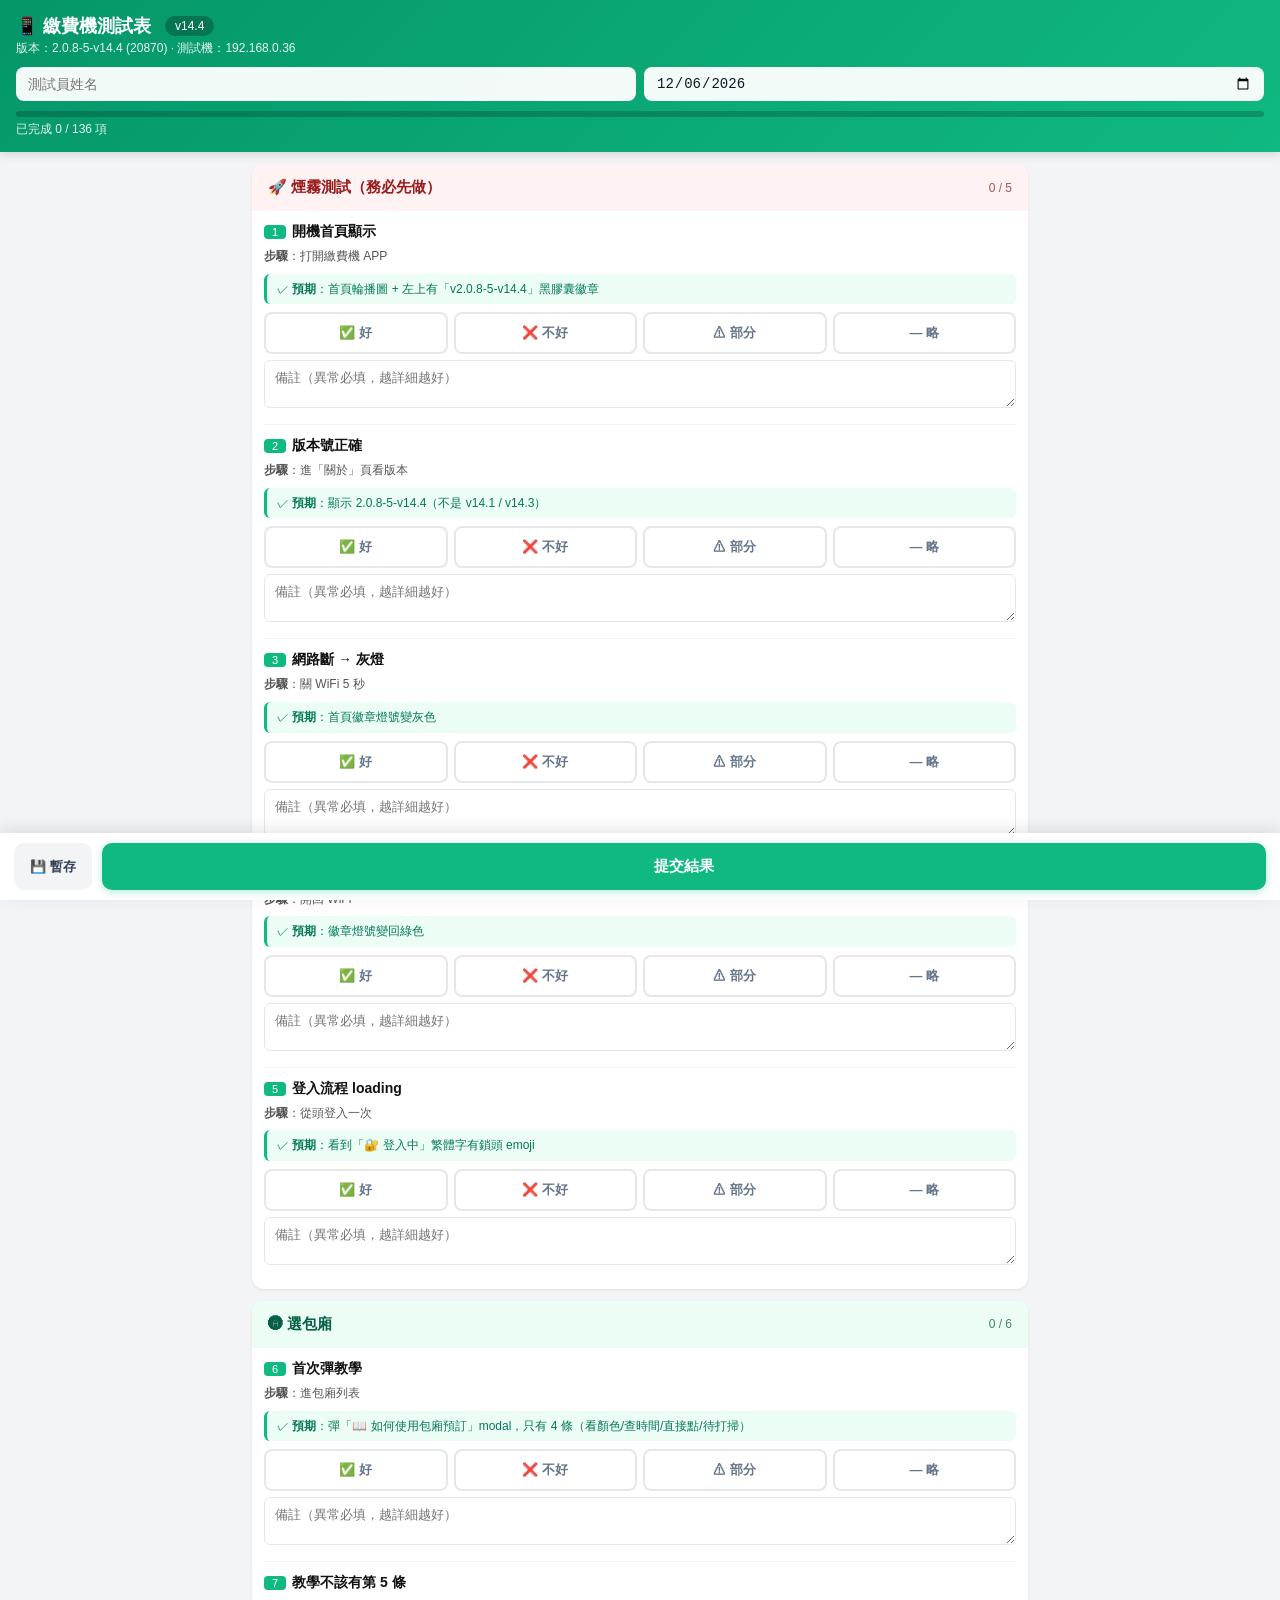
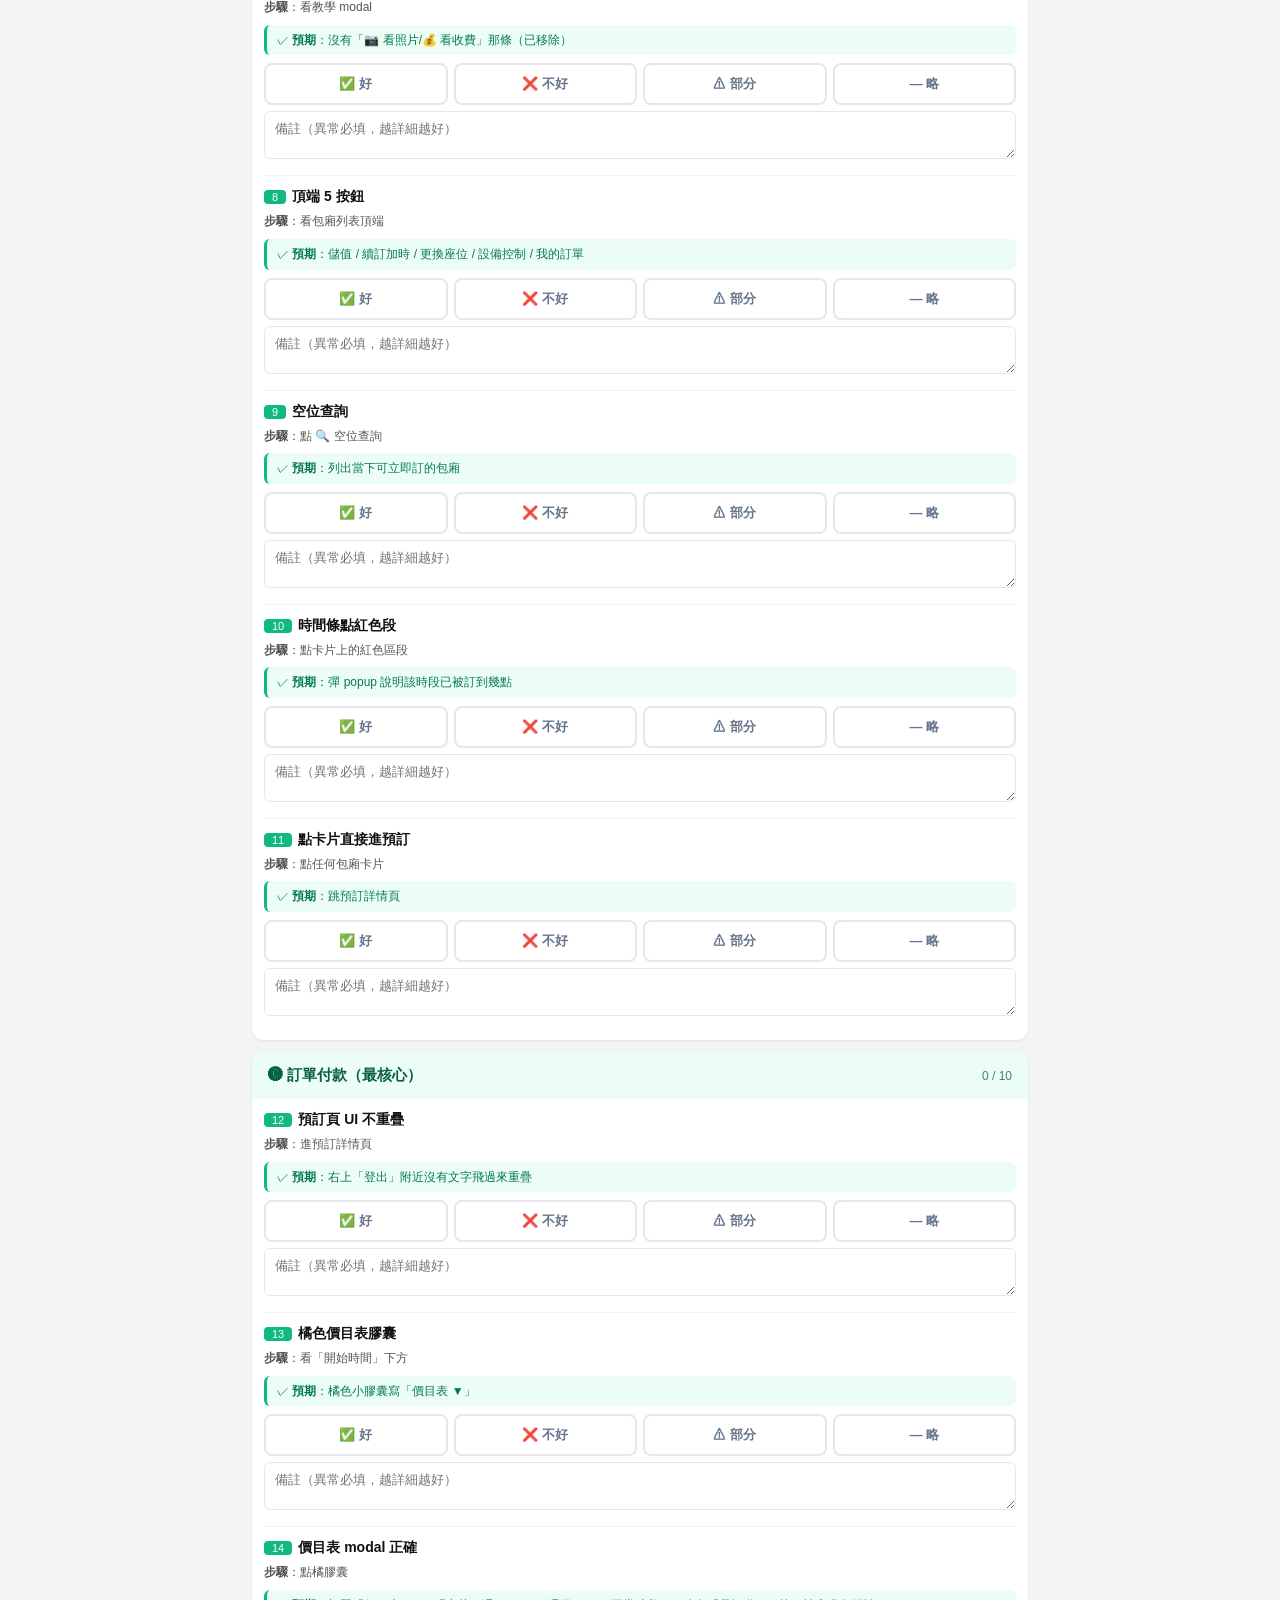
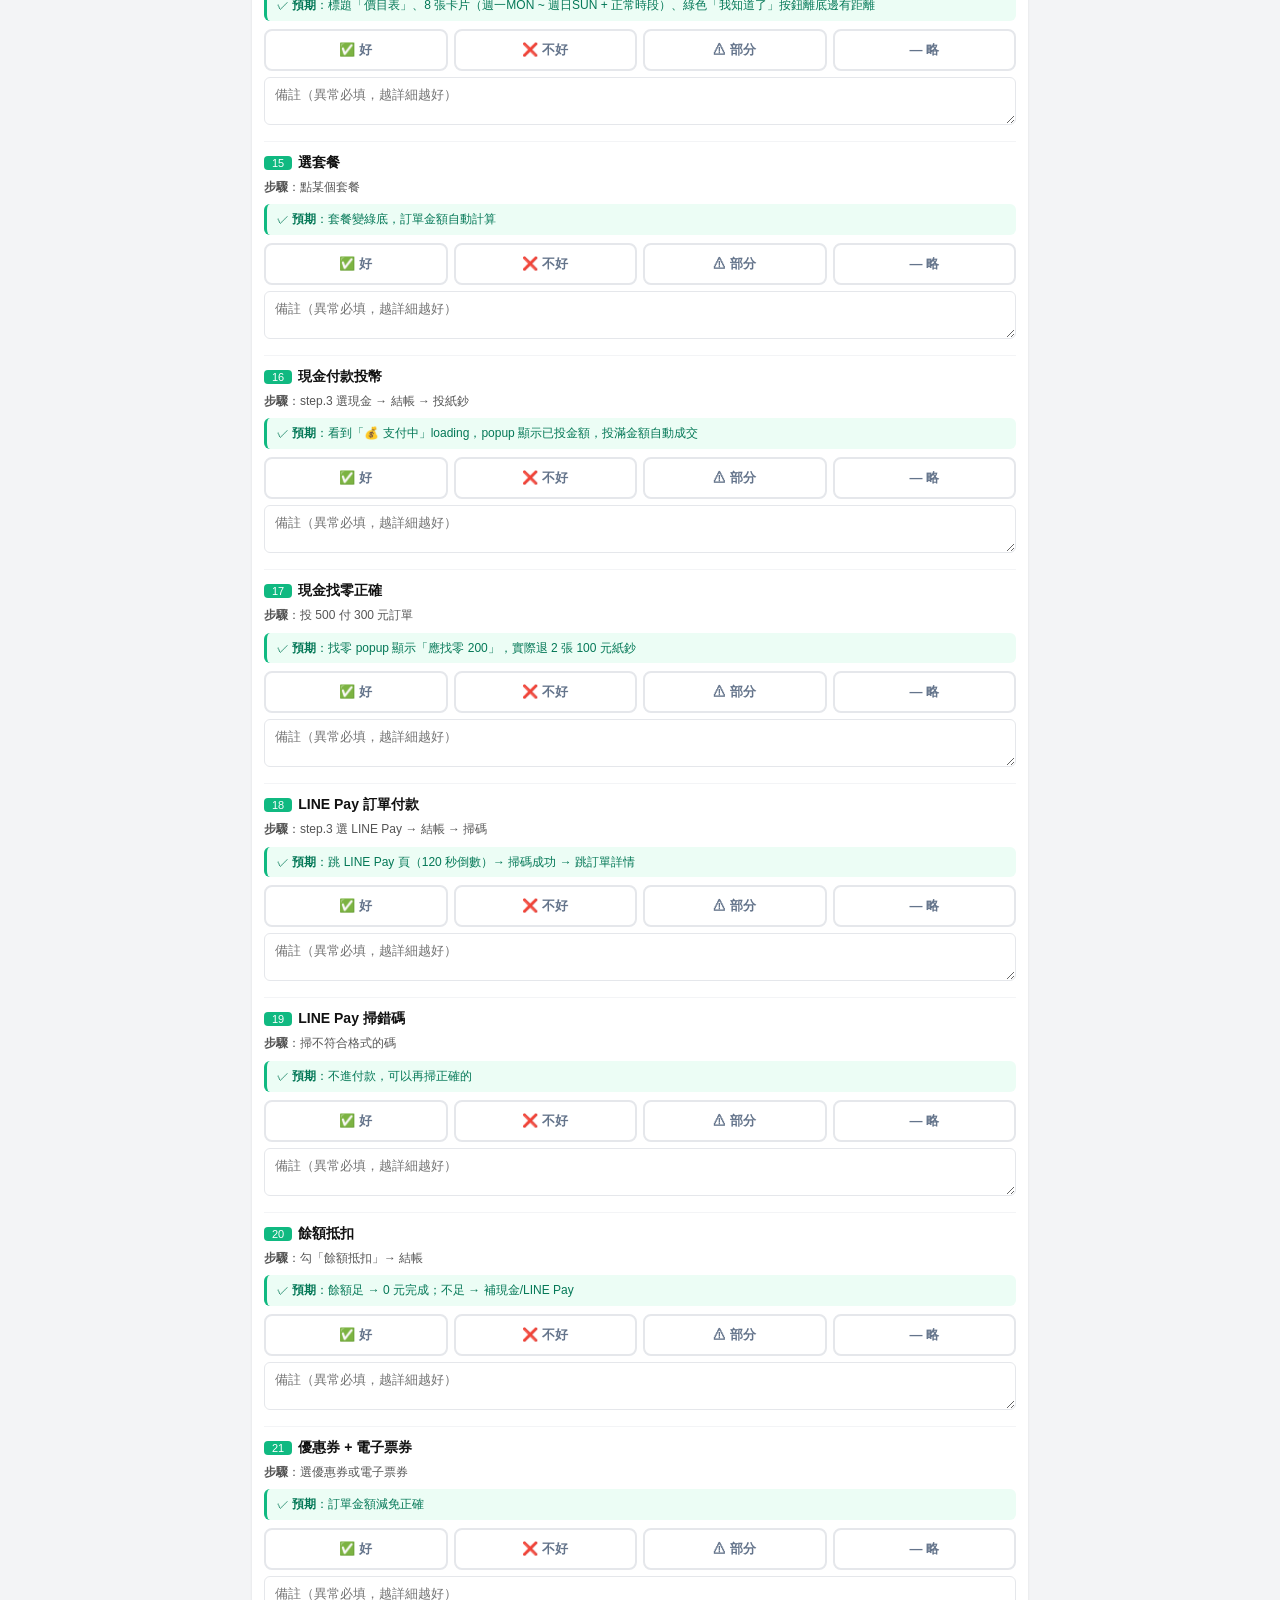
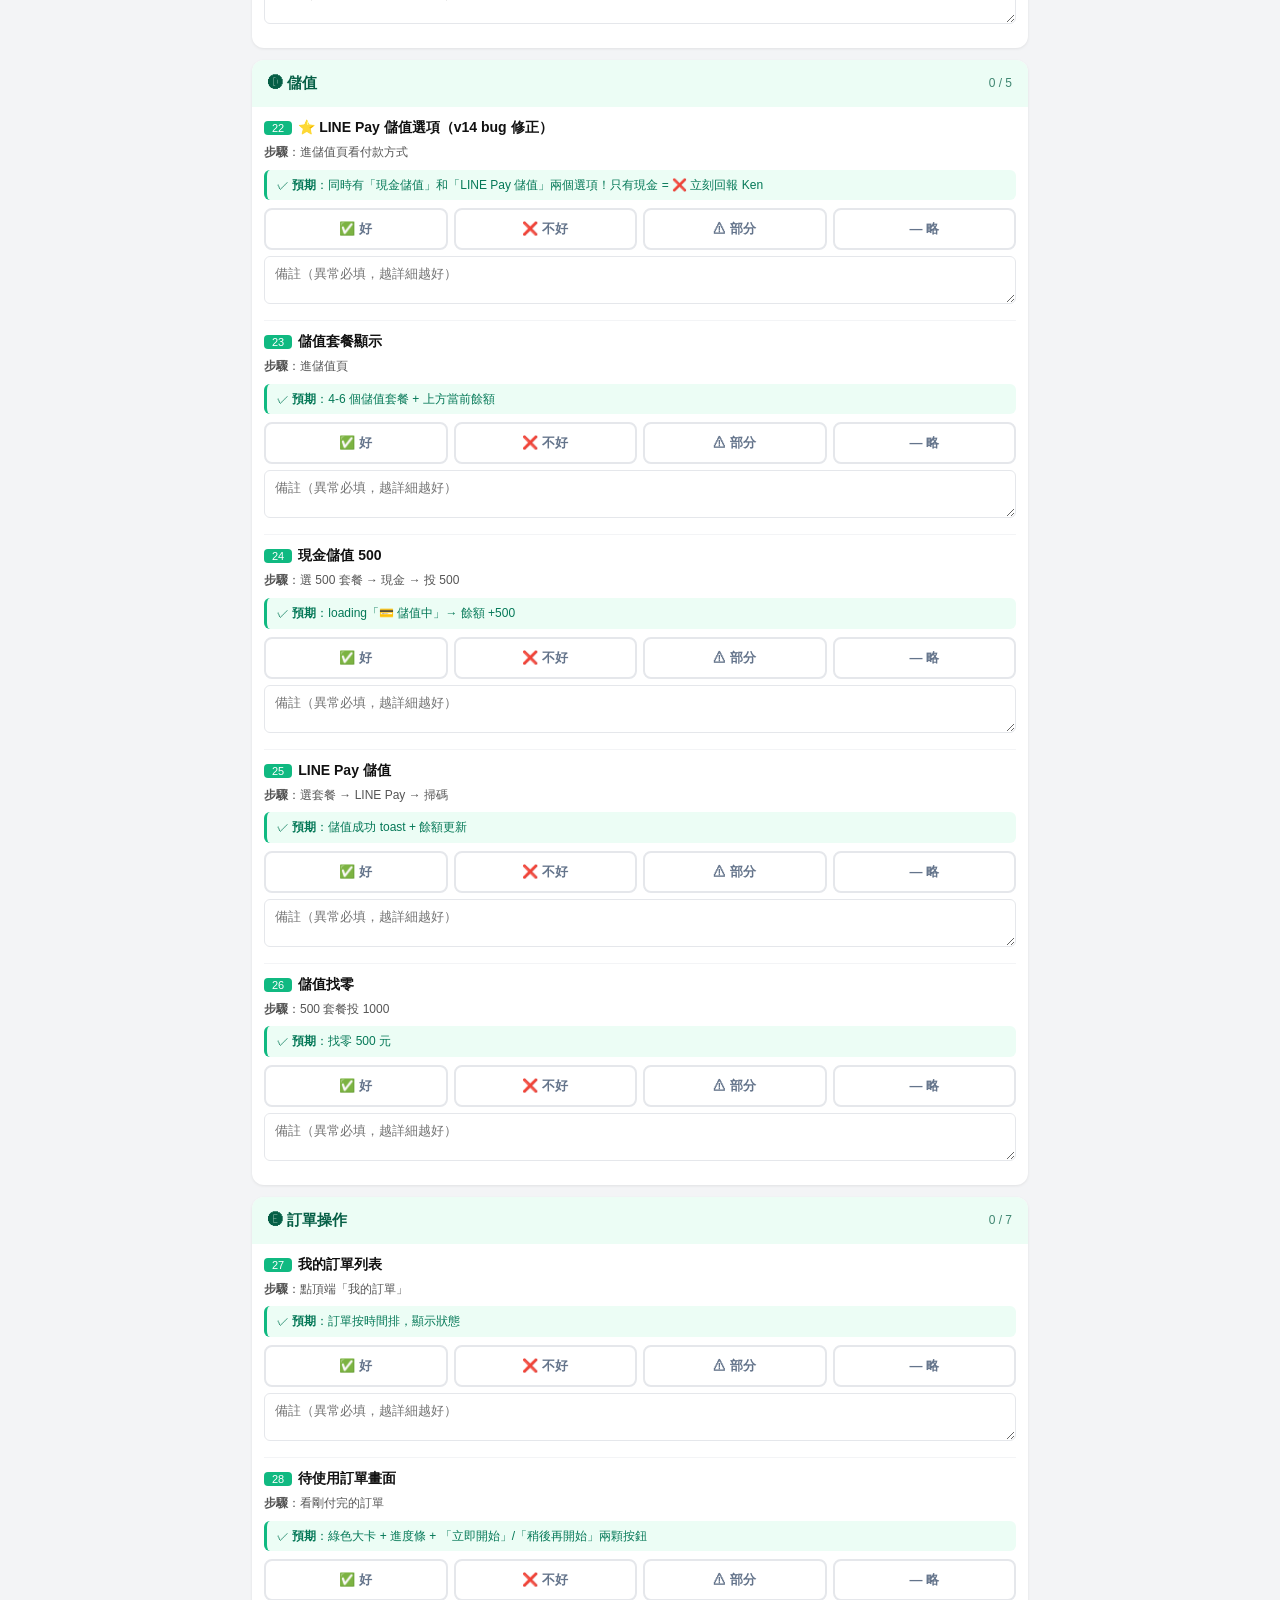
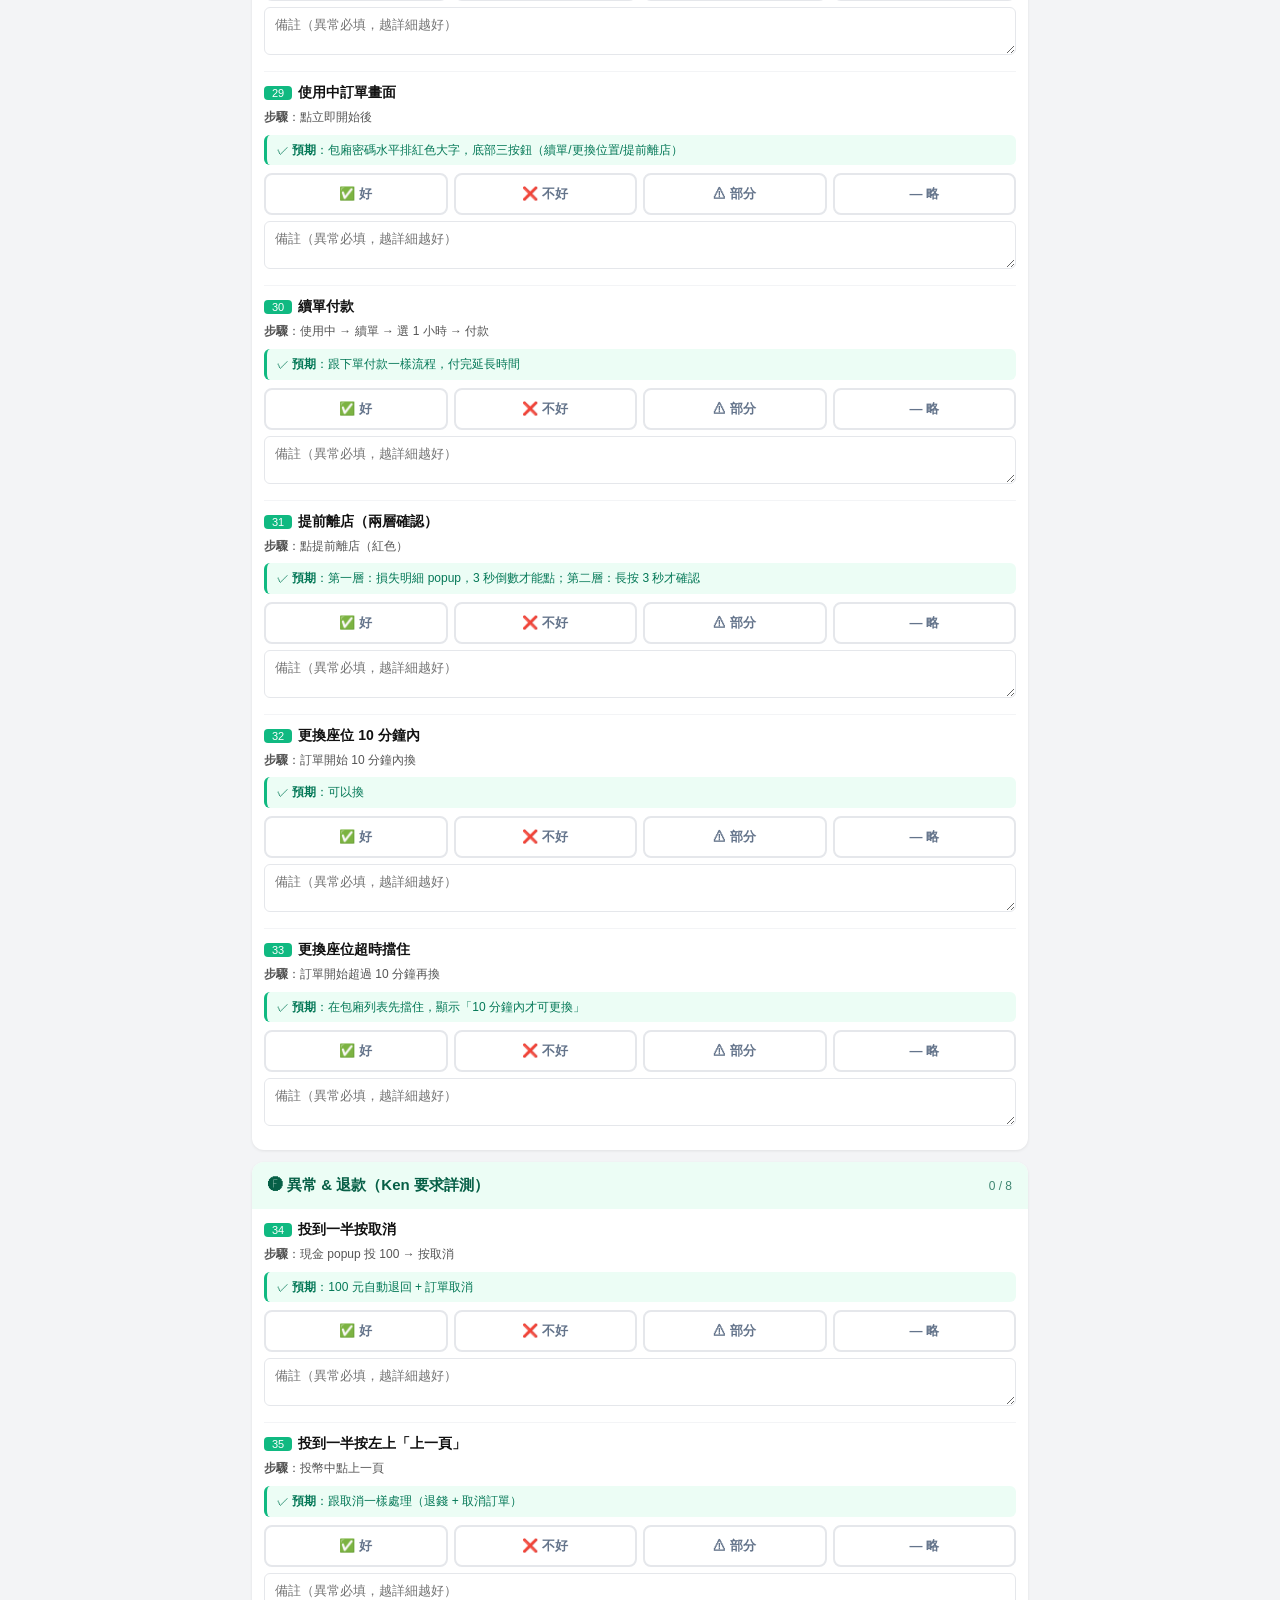
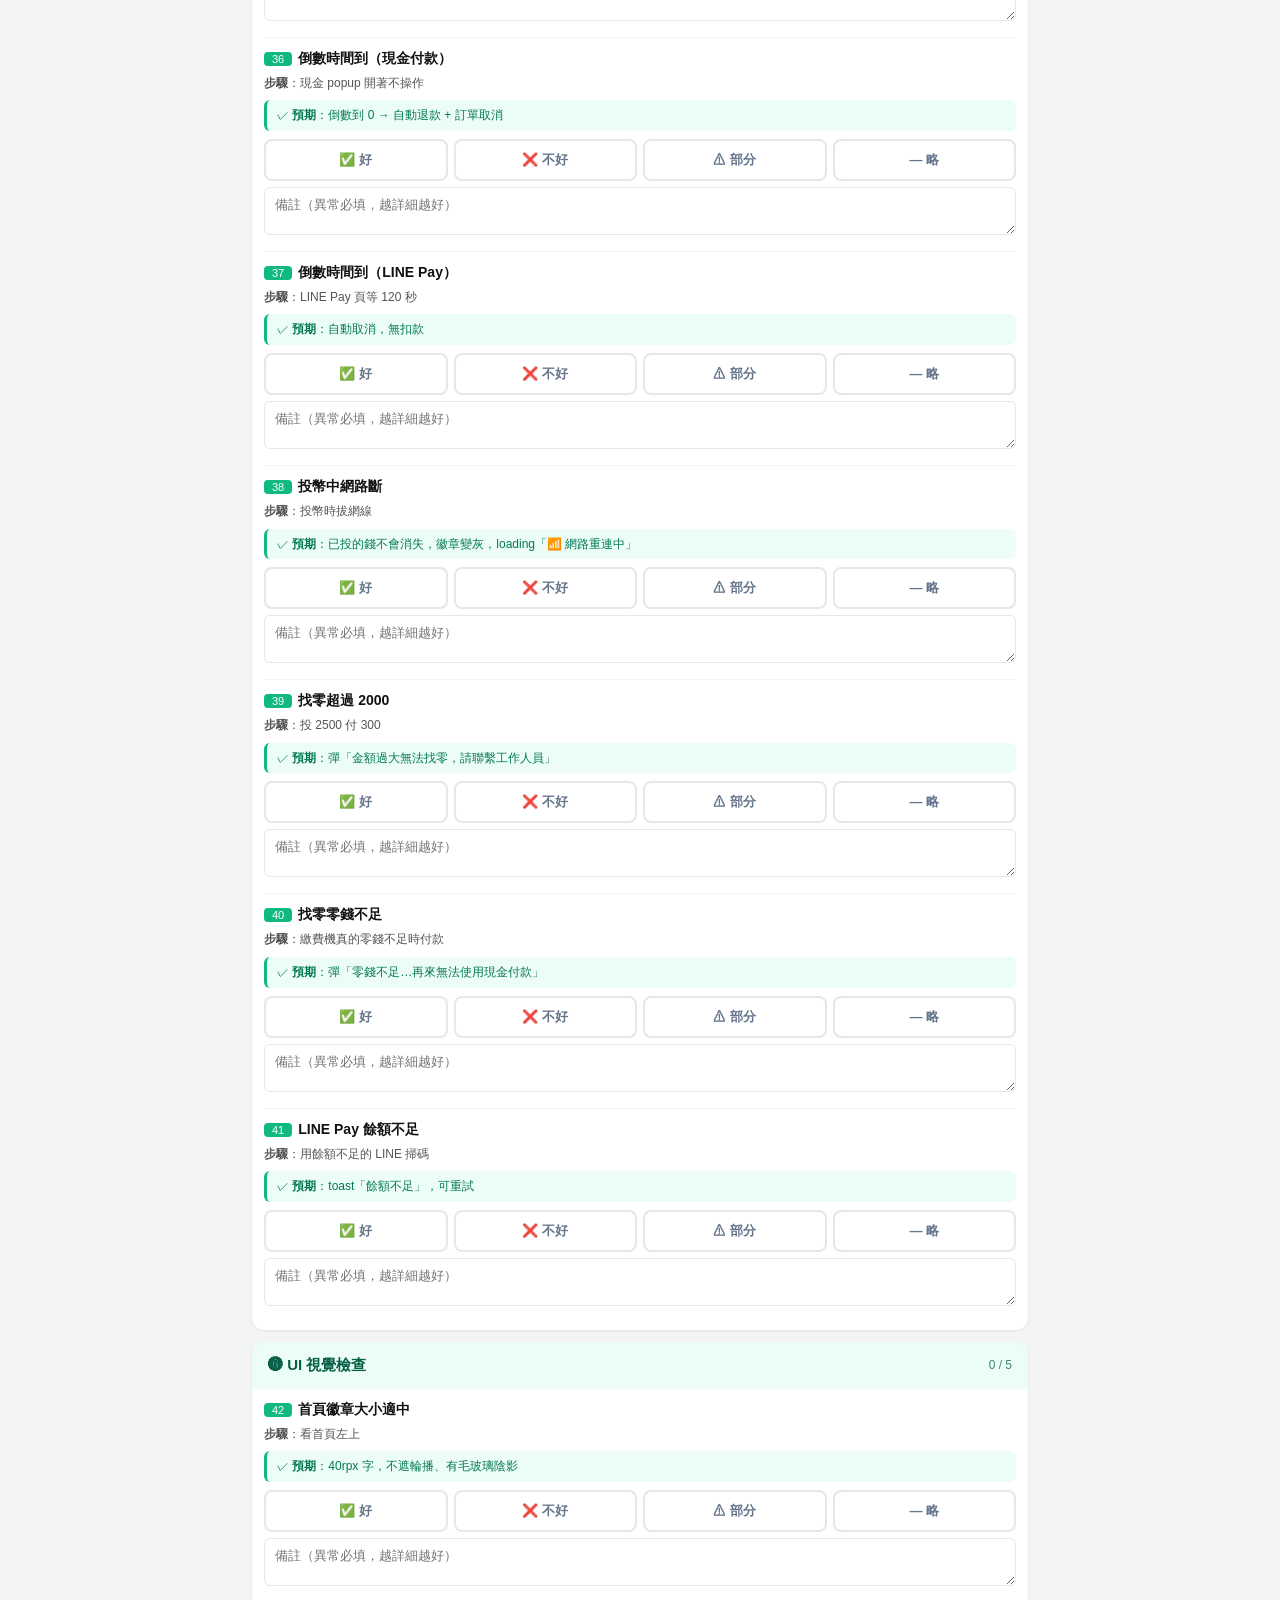
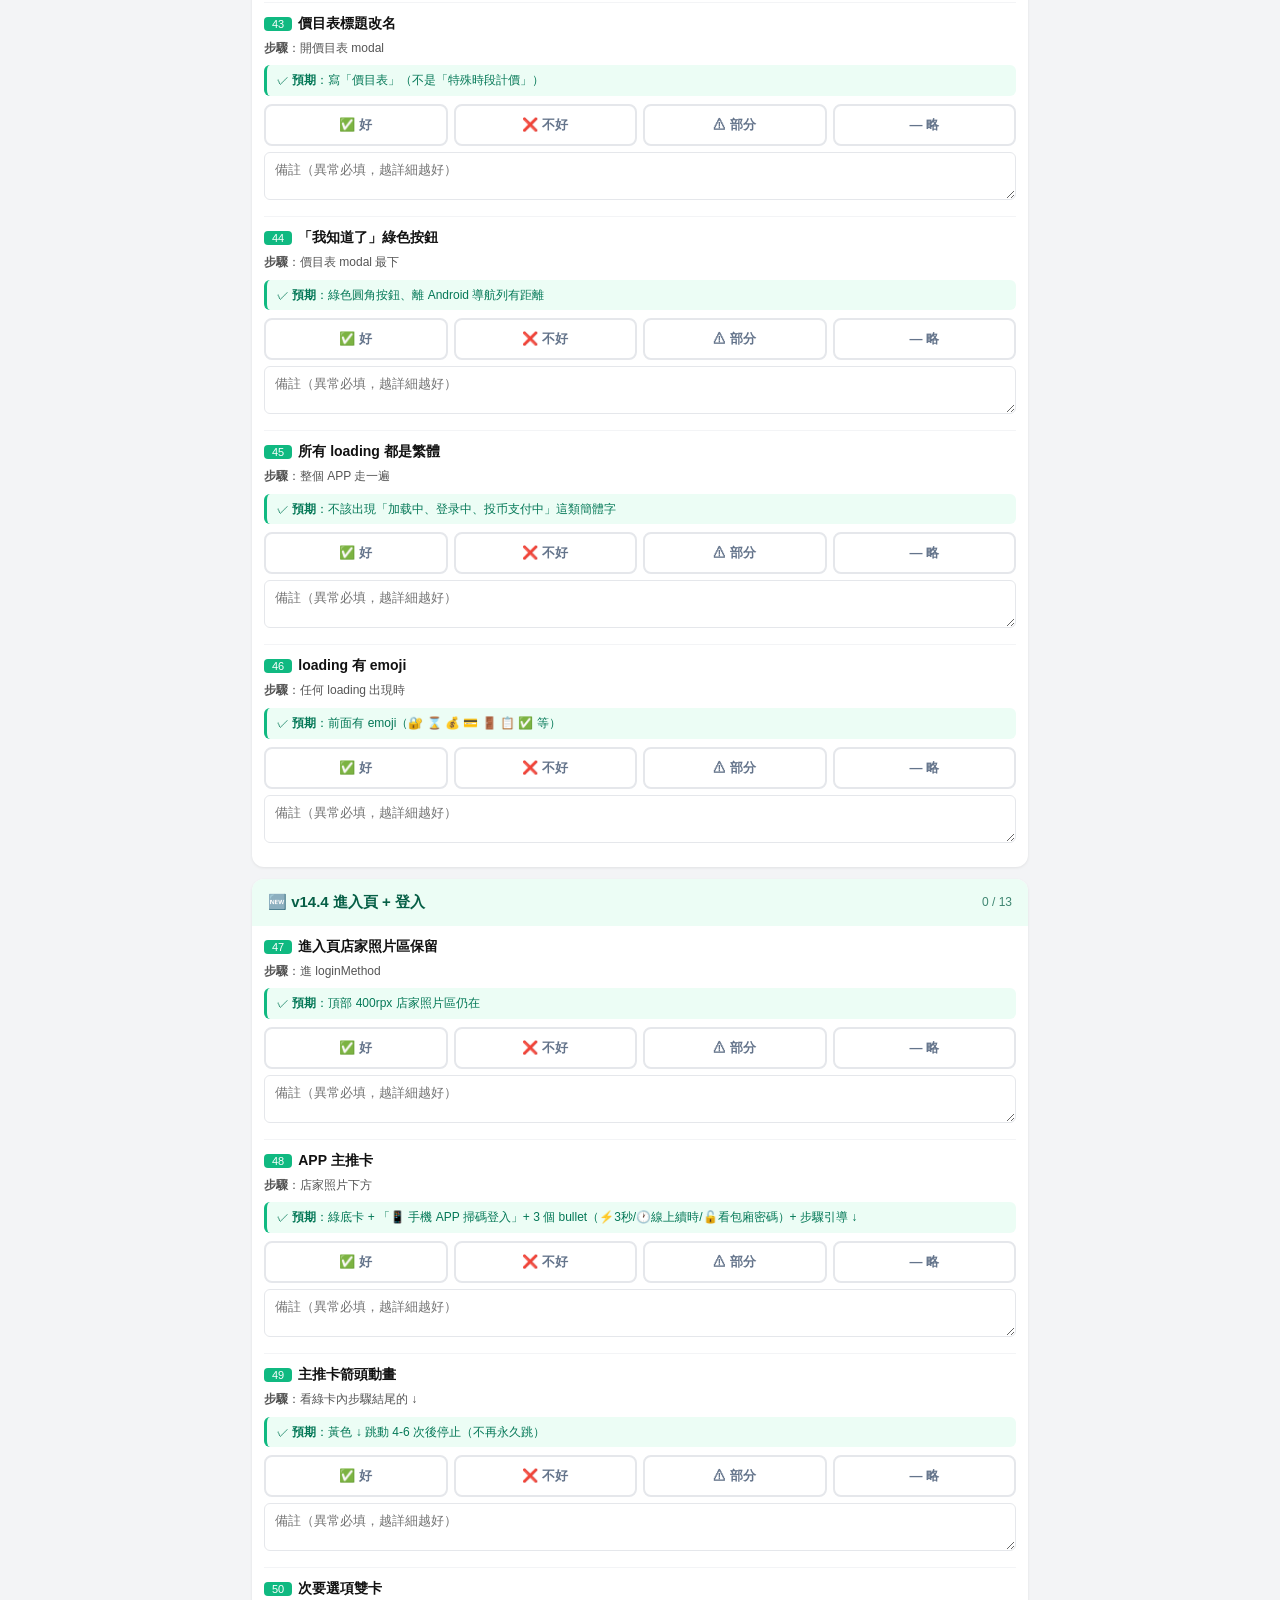
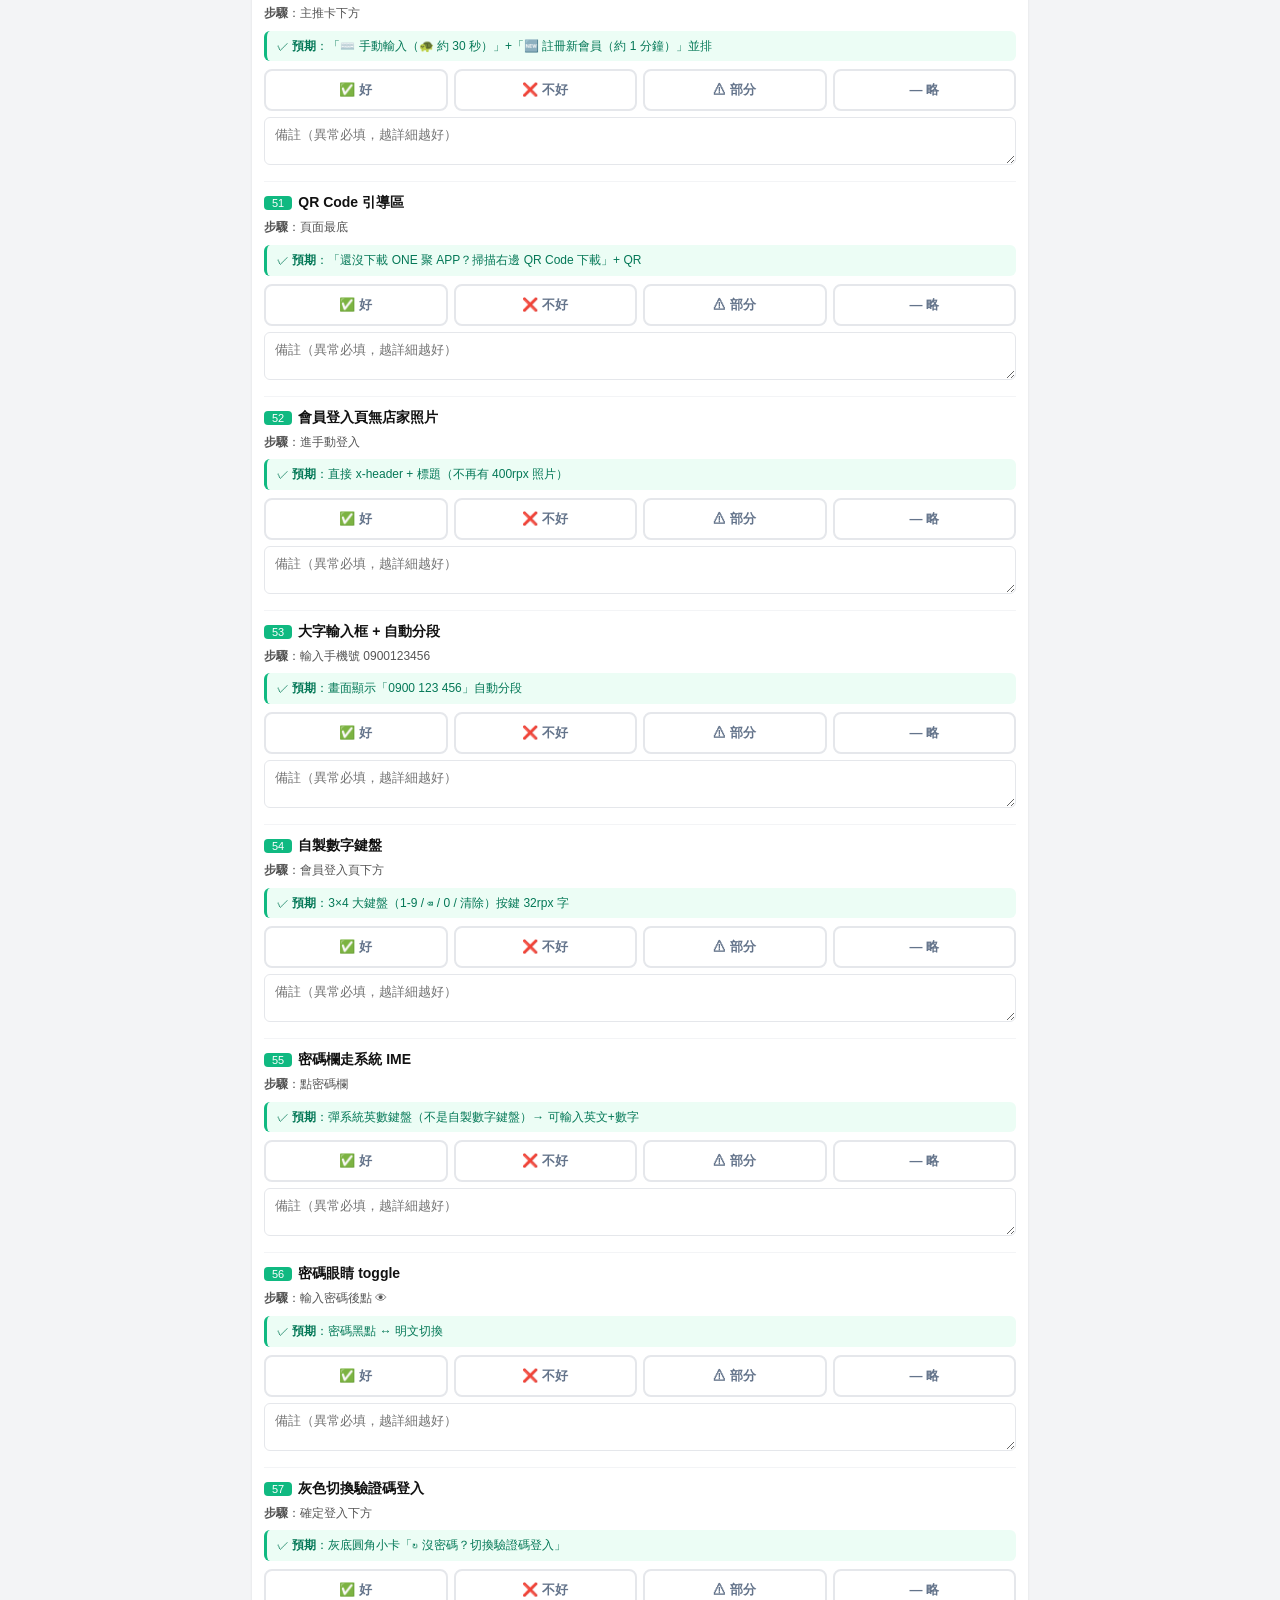
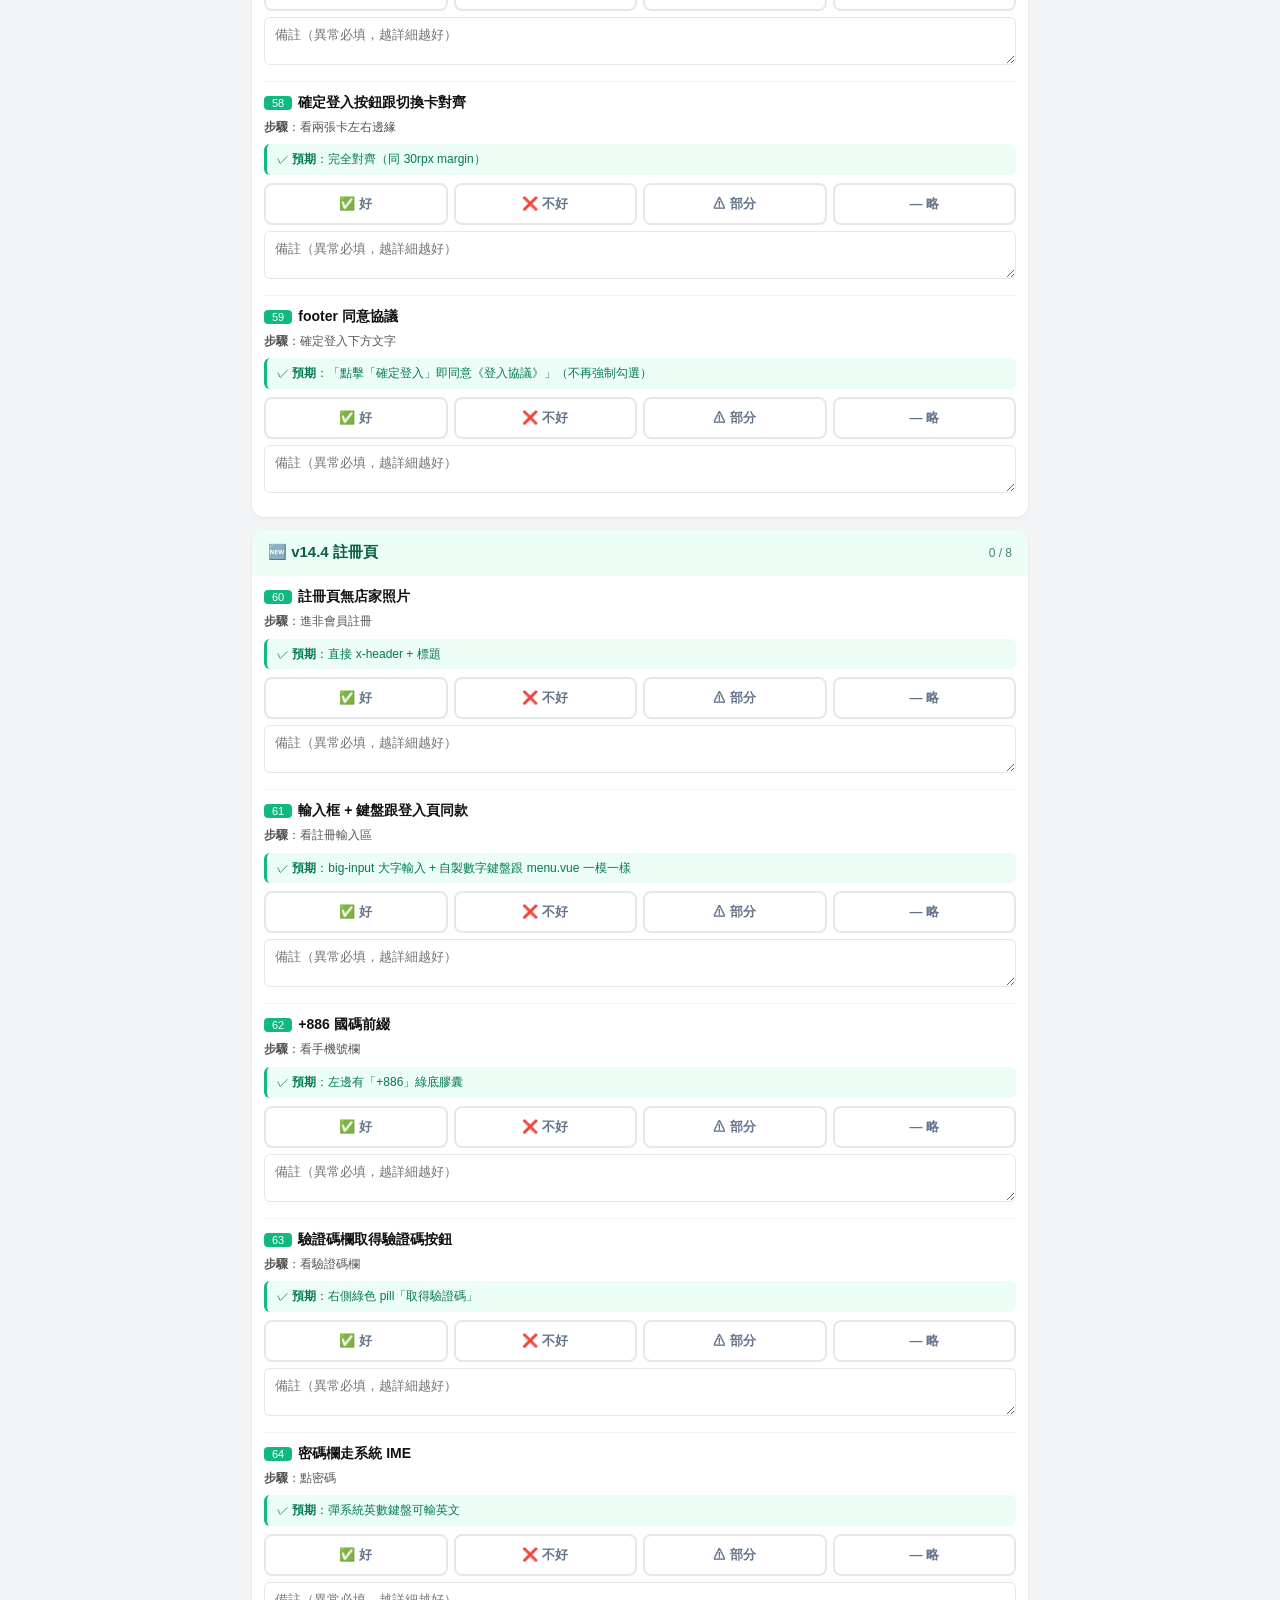
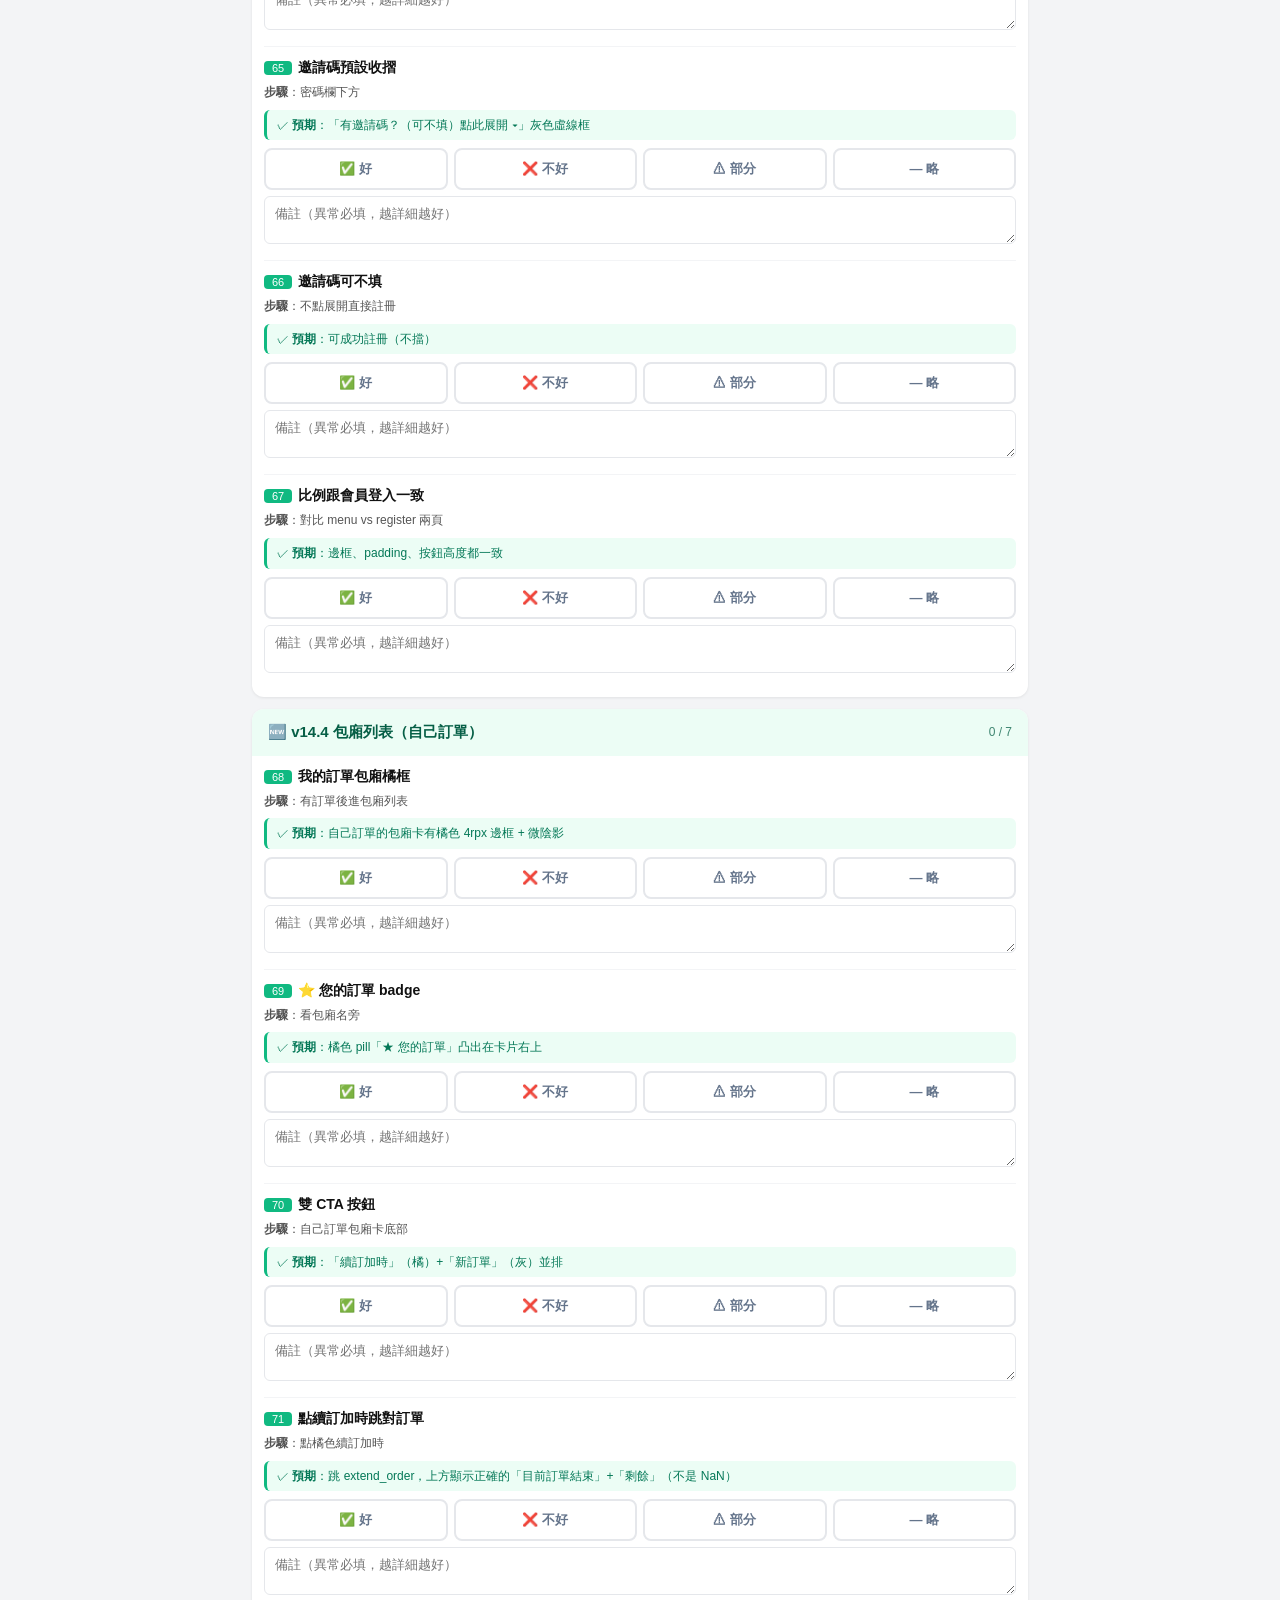
==== pay-test.html @ 73573021 "fix pay-test badge to v14.4" ====
<!DOCTYPE html>
<html lang="zh-TW">
<head>
<meta charset="UTF-8">
<meta name="viewport" content="width=device-width, initial-scale=1.0, user-scalable=no">
<title>繳費機測試表 v14.4</title>
<style>
* { box-sizing: border-box; margin: 0; padding: 0; -webkit-tap-highlight-color: transparent; }
html, body { font-family: -apple-system, 'PingFang TC', 'Microsoft JhengHei', sans-serif; background: #f3f4f6; color: #0f172a; }
body { padding: 0 0 120px; }

header.top {
  position: sticky; top: 0; z-index: 100;
  background: linear-gradient(135deg, #059669, #10b981);
  color: #fff; padding: 14px 16px;
  box-shadow: 0 2px 10px rgba(0,0,0,0.15);
}
.top h1 { font-size: 18px; font-weight: 700; display: flex; align-items: center; gap: 8px; }
.top .sub { font-size: 12px; opacity: 0.9; margin-top: 2px; }
.badge-ver {
  display: inline-block; background: rgba(0,0,0,0.25);
  padding: 3px 10px; border-radius: 999px;
  font-size: 12px; margin-left: 6px; font-weight: 500;
}
.meta-row { display: flex; gap: 8px; margin-top: 10px; flex-wrap: wrap; }
.meta-row input {
  flex: 1; min-width: 120px; padding: 8px 12px;
  border: none; border-radius: 8px; font-size: 14px;
  background: rgba(255,255,255,0.95); color: #0f172a;
}

.progress-bar {
  background: rgba(0,0,0,0.2); height: 6px; border-radius: 3px;
  overflow: hidden; margin-top: 10px;
}
.progress-fill { background: #fff; height: 100%; width: 0%; transition: width .3s; }
.progress-text { font-size: 12px; margin-top: 4px; opacity: 0.9; }

main { padding: 12px; max-width: 800px; margin: 0 auto; }

.category {
  background: #fff; border-radius: 12px; margin-bottom: 12px;
  overflow: hidden; box-shadow: 0 1px 3px rgba(0,0,0,0.08);
}
.cat-head {
  padding: 14px 16px; background: #ecfdf5;
  font-weight: 700; font-size: 15px; color: #065f46;
  display: flex; justify-content: space-between; align-items: center;
  cursor: pointer; user-select: none;
}
.cat-head.smoke { background: #fef2f2; color: #991b1b; }
.cat-count { font-size: 12px; font-weight: 500; opacity: 0.75; }
.cat-body { padding: 0 12px 8px; }
.cat-body.collapsed { display: none; }

.item {
  border-bottom: 1px solid #f3f4f6; padding: 12px 0;
}
.item:last-child { border-bottom: none; }
.item-title {
  font-weight: 600; font-size: 14px; color: #111;
  margin-bottom: 6px;
}
.item-num {
  display: inline-block; background: #10b981; color: #fff;
  padding: 1px 8px; border-radius: 4px; font-size: 11px;
  margin-right: 6px; font-weight: 500;
}
.item-desc { font-size: 12px; color: #555; line-height: 1.55; margin-bottom: 8px; white-space: pre-line; }
.item-expect {
  font-size: 12px; color: #047857;
  background: #ecfdf5; padding: 6px 10px;
  border-radius: 6px; margin-bottom: 8px; line-height: 1.55;
  border-left: 3px solid #10b981;
}

.btn-group { display: flex; gap: 6px; margin-bottom: 6px; }
.btn-choice {
  flex: 1; padding: 10px 4px; border: 2px solid #e5e7eb;
  background: #fff; border-radius: 8px; font-size: 13px;
  font-weight: 600; cursor: pointer; transition: all .15s;
  color: #64748b;
}
.btn-choice:active { transform: scale(0.97); }
.btn-choice.active.ok { background: #10b981; border-color: #10b981; color: #fff; }
.btn-choice.active.bad { background: #ef4444; border-color: #ef4444; color: #fff; }
.btn-choice.active.partial { background: #f59e0b; border-color: #f59e0b; color: #fff; }
.btn-choice.active.skip { background: #94a3b8; border-color: #94a3b8; color: #fff; }

.note-input {
  width: 100%; padding: 8px 10px;
  border: 1px solid #e5e7eb; border-radius: 6px;
  font-size: 13px; font-family: inherit; resize: vertical;
  min-height: 36px;
}
.note-input:focus { outline: none; border-color: #10b981; }
.item.flagged { background: #fff7ed; border-radius: 8px; padding: 12px; margin: 8px -6px; }

.bottom-section {
  background: #fff; border-radius: 12px; padding: 14px;
  margin-top: 14px; box-shadow: 0 1px 3px rgba(0,0,0,0.08);
}
.bottom-section h3 { font-size: 15px; margin-bottom: 8px; color: #065f46; }
.bottom-section textarea {
  width: 100%; min-height: 80px;
  padding: 10px; border: 1px solid #e5e7eb;
  border-radius: 8px; font-size: 13px; font-family: inherit;
  resize: vertical;
}

.submit-bar {
  position: fixed; bottom: 0; left: 0; right: 0;
  background: #fff; padding: 10px 14px;
  box-shadow: 0 -4px 16px rgba(0,0,0,0.1);
  display: flex; gap: 10px; z-index: 99;
}
.btn-submit {
  flex: 1; background: #10b981; color: #fff;
  padding: 14px; border: none; border-radius: 10px;
  font-size: 15px; font-weight: 700;
  cursor: pointer; box-shadow: 0 2px 8px rgba(16,185,129,0.3);
}
.btn-submit:disabled { background: #94a3b8; box-shadow: none; cursor: not-allowed; }
.btn-save {
  background: #f3f4f6; color: #334155;
  padding: 14px 16px; border: none; border-radius: 10px;
  font-size: 13px; font-weight: 600; cursor: pointer;
}

.toast {
  position: fixed; top: 72px; left: 50%; transform: translateX(-50%);
  background: rgba(0,0,0,0.85); color: #fff; padding: 10px 20px;
  border-radius: 20px; font-size: 13px; z-index: 999;
  opacity: 0; transition: opacity .3s; pointer-events: none;
}
.toast.show { opacity: 1; }

.done-screen {
  position: fixed; inset: 0; background: #fff;
  z-index: 1000; padding: 40px 20px; overflow-y: auto;
  display: none;
}
.done-screen.show { display: block; }
.done-screen .big-check {
  width: 80px; height: 80px; border-radius: 50%;
  background: #10b981; color: #fff;
  display: flex; align-items: center; justify-content: center;
  font-size: 40px; margin: 30px auto;
}
.done-screen h2 { text-align: center; font-size: 22px; margin-bottom: 12px; }
.done-screen p { text-align: center; color: #64748b; margin-bottom: 6px; font-size: 14px; }
.done-screen .stats {
  background: #f3f4f6; padding: 14px; border-radius: 10px;
  margin: 20px 0; font-size: 14px; line-height: 1.8;
}
.done-screen .fail-list {
  background: #fef2f2; padding: 12px; border-radius: 8px;
  margin: 12px 0; font-size: 13px;
}
.done-screen .fail-list li { margin-left: 20px; margin-bottom: 4px; color: #991b1b; }
</style>
</head>
<body>

<header class="top">
  <h1>📱 繳費機測試表<span class="badge-ver">v14.4</span></h1>
  <div class="sub">版本：2.0.8-5-v14.4 (20870) · 測試機：192.168.0.36</div>
  <div class="meta-row">
    <input type="text" id="tester" placeholder="測試員姓名" autocomplete="off">
    <input type="date" id="test-date">
  </div>
  <div class="progress-bar"><div class="progress-fill" id="progress-fill"></div></div>
  <div class="progress-text" id="progress-text">已完成 0 / 0 項</div>
</header>

<main id="app"></main>

<div class="submit-bar">
  <button class="btn-save" id="btn-save">💾 暫存</button>
  <button class="btn-submit" id="btn-submit">提交結果</button>
</div>

<div class="toast" id="toast"></div>

<div class="done-screen" id="done-screen">
  <div class="big-check">✓</div>
  <h2>測試結果已送出！</h2>
  <p>感謝您的測試</p>
  <p style="font-size: 12px;">已同步到後端，Ken 可直接查閱</p>
  <div class="stats" id="done-stats"></div>
  <div class="fail-list" id="done-fails" style="display:none;"></div>
  <p style="margin-top: 24px; font-size: 12px; color: #94a3b8;">若需回看可重新整理此頁</p>
</div>

<script>
const VERSION = 'v14.4';
const VERSION_FULL = '2.0.8-5-v14.4';
const VERSION_CODE = 20870;
const API_URL = 'https://www.onegame.tw/api/test_results/submit';
const STORAGE_KEY = 'pay_test_v14_4_draft';

// 測試項定義
const CATEGORIES = [
  {
    key: 'smoke', title: '🚀 煙霧測試（務必先做）', className: 'smoke',
    items: [
      { n: '1', t: '開機首頁顯示', d: '打開繳費機 APP', e: '首頁輪播圖 + 左上有「v2.0.8-5-v14.4」黑膠囊徽章' },
      { n: '2', t: '版本號正確', d: '進「關於」頁看版本', e: '顯示 2.0.8-5-v14.4（不是 v14.1 / v14.3）' },
      { n: '3', t: '網路斷 → 灰燈', d: '關 WiFi 5 秒', e: '首頁徽章燈號變灰色' },
      { n: '4', t: '網路回 → 綠燈', d: '開回 WiFi', e: '徽章燈號變回綠色' },
      { n: '5', t: '登入流程 loading', d: '從頭登入一次', e: '看到「🔐 登入中」繁體字有鎖頭 emoji' },
    ]
  },
  {
    key: 'predetermine', title: '🅐 選包廂',
    items: [
      { n: '6', t: '首次彈教學', d: '進包廂列表', e: '彈「📖 如何使用包廂預訂」modal，只有 4 條（看顏色/查時間/直接點/待打掃）' },
      { n: '7', t: '教學不該有第 5 條', d: '看教學 modal', e: '沒有「📷 看照片/💰 看收費」那條（已移除）' },
      { n: '8', t: '頂端 5 按鈕', d: '看包廂列表頂端', e: '儲值 / 續訂加時 / 更換座位 / 設備控制 / 我的訂單' },
      { n: '9', t: '空位查詢', d: '點 🔍 空位查詢', e: '列出當下可立即訂的包廂' },
      { n: '10', t: '時間條點紅色段', d: '點卡片上的紅色區段', e: '彈 popup 說明該時段已被訂到幾點' },
      { n: '11', t: '點卡片直接進預訂', d: '點任何包廂卡片', e: '跳預訂詳情頁' },
    ]
  },
  {
    key: 'pay', title: '🅒 訂單付款（最核心）',
    items: [
      { n: '12', t: '預訂頁 UI 不重疊', d: '進預訂詳情頁', e: '右上「登出」附近沒有文字飛過來重疊' },
      { n: '13', t: '橘色價目表膠囊', d: '看「開始時間」下方', e: '橘色小膠囊寫「價目表 ▼」' },
      { n: '14', t: '價目表 modal 正確', d: '點橘膠囊', e: '標題「價目表」、8 張卡片（週一MON ~ 週日SUN + 正常時段）、綠色「我知道了」按鈕離底邊有距離' },
      { n: '15', t: '選套餐', d: '點某個套餐', e: '套餐變綠底，訂單金額自動計算' },
      { n: '16', t: '現金付款投幣', d: 'step.3 選現金 → 結帳 → 投紙鈔', e: '看到「💰 支付中」loading，popup 顯示已投金額，投滿金額自動成交' },
      { n: '17', t: '現金找零正確', d: '投 500 付 300 元訂單', e: '找零 popup 顯示「應找零 200」，實際退 2 張 100 元紙鈔' },
      { n: '18', t: 'LINE Pay 訂單付款', d: 'step.3 選 LINE Pay → 結帳 → 掃碼', e: '跳 LINE Pay 頁（120 秒倒數）→ 掃碼成功 → 跳訂單詳情' },
      { n: '19', t: 'LINE Pay 掃錯碼', d: '掃不符合格式的碼', e: '不進付款，可以再掃正確的' },
      { n: '20', t: '餘額抵扣', d: '勾「餘額抵扣」→ 結帳', e: '餘額足 → 0 元完成；不足 → 補現金/LINE Pay' },
      { n: '21', t: '優惠券 + 電子票券', d: '選優惠券或電子票券', e: '訂單金額減免正確' },
    ]
  },
  {
    key: 'recharge', title: '🅓 儲值',
    items: [
      { n: '22', t: '⭐ LINE Pay 儲值選項（v14 bug 修正）', d: '進儲值頁看付款方式', e: '同時有「現金儲值」和「LINE Pay 儲值」兩個選項！只有現金 = ❌ 立刻回報 Ken' },
      { n: '23', t: '儲值套餐顯示', d: '進儲值頁', e: '4-6 個儲值套餐 + 上方當前餘額' },
      { n: '24', t: '現金儲值 500', d: '選 500 套餐 → 現金 → 投 500', e: 'loading「💳 儲值中」→ 餘額 +500' },
      { n: '25', t: 'LINE Pay 儲值', d: '選套餐 → LINE Pay → 掃碼', e: '儲值成功 toast + 餘額更新' },
      { n: '26', t: '儲值找零', d: '500 套餐投 1000', e: '找零 500 元' },
    ]
  },
  {
    key: 'order', title: '🅔 訂單操作',
    items: [
      { n: '27', t: '我的訂單列表', d: '點頂端「我的訂單」', e: '訂單按時間排，顯示狀態' },
      { n: '28', t: '待使用訂單畫面', d: '看剛付完的訂單', e: '綠色大卡 + 進度條 + 「立即開始」/「稍後再開始」兩顆按鈕' },
      { n: '29', t: '使用中訂單畫面', d: '點立即開始後', e: '包廂密碼水平排紅色大字，底部三按鈕（續單/更換位置/提前離店）' },
      { n: '30', t: '續單付款', d: '使用中 → 續單 → 選 1 小時 → 付款', e: '跟下單付款一樣流程，付完延長時間' },
      { n: '31', t: '提前離店（兩層確認）', d: '點提前離店（紅色）', e: '第一層：損失明細 popup，3 秒倒數才能點；第二層：長按 3 秒才確認' },
      { n: '32', t: '更換座位 10 分鐘內', d: '訂單開始 10 分鐘內換', e: '可以換' },
      { n: '33', t: '更換座位超時擋住', d: '訂單開始超過 10 分鐘再換', e: '在包廂列表先擋住，顯示「10 分鐘內才可更換」' },
    ]
  },
  {
    key: 'refund', title: '🅕 異常 & 退款（Ken 要求詳測）',
    items: [
      { n: '34', t: '投到一半按取消', d: '現金 popup 投 100 → 按取消', e: '100 元自動退回 + 訂單取消' },
      { n: '35', t: '投到一半按左上「上一頁」', d: '投幣中點上一頁', e: '跟取消一樣處理（退錢 + 取消訂單）' },
      { n: '36', t: '倒數時間到（現金付款）', d: '現金 popup 開著不操作', e: '倒數到 0 → 自動退款 + 訂單取消' },
      { n: '37', t: '倒數時間到（LINE Pay）', d: 'LINE Pay 頁等 120 秒', e: '自動取消，無扣款' },
      { n: '38', t: '投幣中網路斷', d: '投幣時拔網線', e: '已投的錢不會消失，徽章變灰，loading「📶 網路重連中」' },
      { n: '39', t: '找零超過 2000', d: '投 2500 付 300', e: '彈「金額過大無法找零，請聯繫工作人員」' },
      { n: '40', t: '找零零錢不足', d: '繳費機真的零錢不足時付款', e: '彈「零錢不足…再來無法使用現金付款」' },
      { n: '41', t: 'LINE Pay 餘額不足', d: '用餘額不足的 LINE 掃碼', e: 'toast「餘額不足」，可重試' },
    ]
  },
  {
    key: 'ui', title: '🅖 UI 視覺檢查',
    items: [
      { n: '42', t: '首頁徽章大小適中', d: '看首頁左上', e: '40rpx 字，不遮輪播、有毛玻璃陰影' },
      { n: '43', t: '價目表標題改名', d: '開價目表 modal', e: '寫「價目表」（不是「特殊時段計價」）' },
      { n: '44', t: '「我知道了」綠色按鈕', d: '價目表 modal 最下', e: '綠色圓角按鈕、離 Android 導航列有距離' },
      { n: '45', t: '所有 loading 都是繁體', d: '整個 APP 走一遍', e: '不該出現「加载中、登录中、投币支付中」這類簡體字' },
      { n: '46', t: 'loading 有 emoji', d: '任何 loading 出現時', e: '前面有 emoji（🔐 ⌛ 💰 💳 🚪 📋 ✅ 等）' },
    ]
  },
  // ==================== v14.4 新增測試 ====================
  {
    key: 'v14_4_login', title: '🆕 v14.4 進入頁 + 登入',
    items: [
      { n: '47', t: '進入頁店家照片區保留', d: '進 loginMethod', e: '頂部 400rpx 店家照片區仍在' },
      { n: '48', t: 'APP 主推卡', d: '店家照片下方', e: '綠底卡 + 「📱 手機 APP 掃碼登入」+ 3 個 bullet（⚡3秒/🕐線上續時/🔓看包廂密碼）+ 步驟引導 ↓' },
      { n: '49', t: '主推卡箭頭動畫', d: '看綠卡內步驟結尾的 ↓', e: '黃色 ↓ 跳動 4-6 次後停止（不再永久跳）' },
      { n: '50', t: '次要選項雙卡', d: '主推卡下方', e: '「⌨️ 手動輸入（🐢 約 30 秒）」+「🆕 註冊新會員（約 1 分鐘）」並排' },
      { n: '51', t: 'QR Code 引導區', d: '頁面最底', e: '「還沒下載 ONE 聚 APP？掃描右邊 QR Code 下載」+ QR' },
      { n: '52', t: '會員登入頁無店家照片', d: '進手動登入', e: '直接 x-header + 標題（不再有 400rpx 照片）' },
      { n: '53', t: '大字輸入框 + 自動分段', d: '輸入手機號 0900123456', e: '畫面顯示「0900 123 456」自動分段' },
      { n: '54', t: '自製數字鍵盤', d: '會員登入頁下方', e: '3×4 大鍵盤（1-9 / ⌫ / 0 / 清除）按鍵 32rpx 字' },
      { n: '55', t: '密碼欄走系統 IME', d: '點密碼欄', e: '彈系統英數鍵盤（不是自製數字鍵盤）→ 可輸入英文+數字' },
      { n: '56', t: '密碼眼睛 toggle', d: '輸入密碼後點 👁', e: '密碼黑點 ↔ 明文切換' },
      { n: '57', t: '灰色切換驗證碼登入', d: '確定登入下方', e: '灰底圓角小卡「↻ 沒密碼？切換驗證碼登入」' },
      { n: '58', t: '確定登入按鈕跟切換卡對齊', d: '看兩張卡左右邊緣', e: '完全對齊（同 30rpx margin）' },
      { n: '59', t: 'footer 同意協議', d: '確定登入下方文字', e: '「點擊「確定登入」即同意《登入協議》」（不再強制勾選）' },
    ]
  },
  {
    key: 'v14_4_register', title: '🆕 v14.4 註冊頁',
    items: [
      { n: '60', t: '註冊頁無店家照片', d: '進非會員註冊', e: '直接 x-header + 標題' },
      { n: '61', t: '輸入框 + 鍵盤跟登入頁同款', d: '看註冊輸入區', e: 'big-input 大字輸入 + 自製數字鍵盤跟 menu.vue 一模一樣' },
      { n: '62', t: '+886 國碼前綴', d: '看手機號欄', e: '左邊有「+886」綠底膠囊' },
      { n: '63', t: '驗證碼欄取得驗證碼按鈕', d: '看驗證碼欄', e: '右側綠色 pill「取得驗證碼」' },
      { n: '64', t: '密碼欄走系統 IME', d: '點密碼', e: '彈系統英數鍵盤可輸英文' },
      { n: '65', t: '邀請碼預設收摺', d: '密碼欄下方', e: '「有邀請碼？（可不填）點此展開 ▾」灰色虛線框' },
      { n: '66', t: '邀請碼可不填', d: '不點展開直接註冊', e: '可成功註冊（不擋）' },
      { n: '67', t: '比例跟會員登入一致', d: '對比 menu vs register 兩頁', e: '邊框、padding、按鈕高度都一致' },
    ]
  },
  {
    key: 'v14_4_room_list', title: '🆕 v14.4 包廂列表（自己訂單）',
    items: [
      { n: '68', t: '我的訂單包廂橘框', d: '有訂單後進包廂列表', e: '自己訂單的包廂卡有橘色 4rpx 邊框 + 微陰影' },
      { n: '69', t: '⭐ 您的訂單 badge', d: '看包廂名旁', e: '橘色 pill「★ 您的訂單」凸出在卡片右上' },
      { n: '70', t: '雙 CTA 按鈕', d: '自己訂單包廂卡底部', e: '「續訂加時」（橘）+「新訂單」（灰）並排' },
      { n: '71', t: '點續訂加時跳對訂單', d: '點橘色續訂加時', e: '跳 extend_order，上方顯示正確的「目前訂單結束」+「剩餘」（不是 NaN）' },
      { n: '72', t: '點新訂單跳預訂頁', d: '點灰色新訂單', e: '跳 detail.vue 可選其他日期（不是續訂）' },
      { n: '73', t: '多包廂同帳號', d: '同帳號開 2-3 個包廂', e: '所有自己訂單的包廂都會有橘框 + badge + 雙 CTA' },
      { n: '74', t: '他人/閒置包廂單按鈕', d: '看別人訂的或空閒包廂', e: '只有「立即預訂」單顆綠色按鈕（無橘框、無 badge）' },
    ]
  },
  {
    key: 'v14_4_detail', title: '🆕 v14.4 預訂頁全新 UI',
    items: [
      { n: '75', t: '步驟標題中文加大', d: '看 step.1 / step.2 / step.3', e: '改「第一步：選擇預約時間」「第二步：選擇時長」「第三步：付款結帳」加粗綠色邊' },
      { n: '76', t: '日期 + 時間同行卡片', d: '第一步區', e: '[📅 日期] [🕐 時間] 兩格並排卡片' },
      { n: '77', t: '自訂時長 + 訂單金額同行', d: '第二步區', e: '[自訂時長] [訂單金額 詳情▾] 兩格並排' },
      { n: '78', t: '電子票券在 step.2', d: '看第二步最下', e: '「🎫 電子票券：點選使用（X 張可用）」獨立一行（不再在 step.3）' },
      { n: '79', t: '票券選中橘色橫幅', d: '點電子票券選一張', e: '彈橘色橫幅「✓ 使用電子票券中（X 小時）」+ 套餐 ul 灰化（仍可點切換）' },
      { n: '80', t: '票券選中自訂時長提示', d: '套用票券後看自訂時長 cell', e: '顯示「使用電子票券中」灰字' },
      { n: '81', t: '電子票券 + 優惠券順序', d: '看 step.3 第一行', e: '「電子票券」在前（左），「優惠券」在後（右）' },
      { n: '82', t: '選完票券自動關 popup', d: '點某張電子票券', e: 'popup 自動關閉（不用點空白）' },
      { n: '83', t: '優惠券 + 餘額同排（折抵類）', d: '看 step.3 開頭', e: '[🎟️ 優惠券] [💰 餘額抵扣 $XX] 同一排（不再是 3 卡並排）' },
      { n: '84', t: '會員折扣達標才顯示', d: '訂單金額 < 門檻 vs 達門檻', e: '未達標：完全不顯示會員折扣列；達標：顯示橘字 -$XX' },
      { n: '85', t: '付款方式 LINE Pay + 現金', d: '看 step.3 下方', e: '兩格並排（餘額已搬到上面），不再是 3 格' },
      { n: '86', t: '付款方式整塊可點', d: '點 LINE Pay 卡任意位置', e: '整張卡都會選中（不只圓圈）' },
      { n: '87', t: '機台零錢不足現金消失', d: '機台零錢狀態=不足時', e: '現金卡自動消失，剩 LINE Pay 一張' },
      { n: '88', t: '勾餘額抵扣可切回 LINE Pay', d: '勾餘額後點 LINE Pay', e: '能切換（不再 disabled 鎖死）→ 自動取消餘額勾選' },
      { n: '89', t: '餘額足夠付清付款區隱藏', d: '餘額 > 訂單金額時勾抵扣', e: 'LINE Pay/現金 整列消失（無需選付款方式）' },
      { n: '90', t: '推薦時間後可改 timeText', d: '時段衝突時點「改 X:XX 開始」', e: '上方時間欄不被鎖死（仍可重新點開 picker 改）' },
      { n: '91', t: '結帳按鈕未選方案 disabled', d: '進預訂頁不選任何方案', e: '結帳按鈕變灰寫「請先選擇時長或電子票券」' },
      { n: '92', t: '結帳按鈕劃線原價', d: '套用優惠券或會員折扣後', e: '結帳按鈕顯示「結帳 · $650 $550」（劃線原價 + 實付）' },
      { n: '93', t: '不再出現 $NaN', d: '剛進頁未選方案', e: '訂單金額 / 結帳按鈕都顯示 $0（不是 NaN）' },
      { n: '94', t: '餘額未啟用結帳前提示', d: '有餘額但沒勾抵扣按結帳', e: '彈 popup「💰 您有可用餘額...啟用後可省 $XX」雙按鈕' },
      { n: '95', t: '「手動輸入時長」改名', d: '看自訂時長 placeholder', e: '不再寫「選自訂沒套餐」（已改「手動輸入時長」）' },
      { n: '96', t: '票券彈窗間距加大', d: '開電子票券 popup', e: '票券卡片 padding/margin 寬鬆，不擠' },
    ]
  },
  {
    key: 'v14_4_extend', title: '🆕 v14.4 續訂頁',
    items: [
      { n: '97', t: '頂部訂單結束 + 剩餘', d: '進續訂頁看頂部', e: '「目前訂單結束 04/25 18:20」+「剩餘 04:32」（不是 NaN）' },
      { n: '98', t: '單張票券自動套用', d: '客人有 1 張票券', e: '進續訂頁自動套用 + toast「已自動套用您的電子票券，可隨時取消」' },
      { n: '99', t: '多張票券提示可切換', d: '客人有 3 張票券', e: 'toast「已自動套用您的電子票券（共 3 張可選），可手動切換」' },
      { n: '100', t: '同 detail 卡片風格', d: '看續訂頁 step.2 / step.3', e: '佈局跟新版預訂頁一致（卡片化、票券提示、餘額排版）' },
    ]
  },
  {
    key: 'v14_4_pay_machine', title: '🆕 v14.4 投鈔頁全新 UI',
    items: [
      { n: '101', t: '訂單資訊在最上方', d: '進投鈔頁', e: '訂單編號 + 使用時段 在 x-header 下方第一個區塊（不再藏在中段）' },
      { n: '102', t: '訂單編號加大字', d: '看訂單編號', e: '完整顯示 OR1777096976675238（不截斷）+ 字 28rpx 粗體（監視器可看）' },
      { n: '103', t: '包廂名 chip', d: '看金額 Hero 左上', e: '綠色橢圓 pill「🏠 球場 D」' },
      { n: '104', t: '訂單金額 Hero 大字', d: '訂單金額顯示位置', e: '54rpx 綠色大字（最醒目）' },
      { n: '105', t: '已付 / 還差 對比', d: '投錢後看 Hero', e: '已付（橘色）/ 還差（紅色）兩行顯示' },
      { n: '106', t: '進度條動畫', d: '投鈔時看進度條', e: '隨已付/總額比例填充（綠色），右下顯示「已付 X%」' },
      { n: '107', t: '投鈔位置箭頭', d: '看 Hero 下方橘色框', e: '「↓ 請從繳費機下方投入紙鈔/硬幣 ↓」橘色箭頭跳動 6 次後停' },
      { n: '108', t: '接受面額 4 卡並排', d: '看面額卡', e: '[1000][500][100][50] 同款白底淡灰邊（純資訊不可點）' },
      { n: '109', t: '一張投完再投提示', d: '面額卡下方', e: '橘色框「⚠ 請一張投完再投下一張，避免堵著入口」' },
      { n: '110', t: '線上服務 QR + 文字', d: '看投鈔頁底部', e: 'QR + 「📱 掃碼上線體驗更便利 / 手機開門 · 看密碼 · 線上續時」' },
      { n: '111', t: '投滿瞬間切換', d: '投滿訂單金額', e: 'Hero 變綠 + 大 ✓ + 「付款完成」標題 + 進度條 100% 深綠' },
      { n: '112', t: '完成過渡訊息', d: '付款完成時看下方', e: '「⏳ 即將跳轉至訂單頁，請稍候...」（沒有「進入店家」按鈕）' },
      { n: '113', t: '舊店家提醒區已移除', d: '看投鈔頁', e: '不再有底部「店家提醒（如前方訂單已結束...）」一大塊' },
    ]
  },
  {
    key: 'v14_4_exit_confirm', title: '🆕 v14.4 投鈔退出二次確認',
    items: [
      { n: '114', t: '沒投錢按上一頁直接返', d: '進投鈔頁不投錢按上一頁', e: '直接返回（無 popup）' },
      { n: '115', t: '投錢中按上一頁彈確認', d: '投 100 元後按上一頁', e: '彈 popup「⚠️ 正在付款中 / 已投入 $X 尚未完成付款 / 確定取消並退鈔嗎？」' },
      { n: '116', t: '投錢中按登出彈確認', d: '投錢後按登出', e: '同樣彈 popup（確定登出並退鈔嗎？）' },
      { n: '117', t: '投錢中按 Android 返回鍵', d: '投錢後按螢幕底部返回鍵', e: '同樣彈 popup（不再直接退出）' },
      { n: '118', t: 'popup「繼續付款」可關閉', d: '彈出時點「繼續付款」', e: '回到投鈔頁繼續投' },
      { n: '119', t: 'popup「確定退出並退鈔」', d: '彈出時點橘色按鈕', e: '走退鈔流程（錢退回 + 訂單取消）' },
    ]
  },
  {
    key: 'v14_4_offline', title: '🆕 v14.4 斷網保護',
    items: [
      { n: '120', t: '投鈔中拔網路', d: '投鈔時關 WiFi', e: '頂部彈紅色閃爍 banner「📶 網路中斷 / 已投入鈔票會保留，網路恢復後自動繼續」' },
      { n: '121', t: '網路恢復 banner 消失', d: '開回 WiFi', e: 'banner 自動消失，恢復正常' },
      { n: '122', t: '儲值頁同樣有 banner', d: '進儲值頁拔網', e: '一樣彈紅色 banner' },
    ]
  },
  {
    key: 'v14_4_age', title: '🆕 v14.4 年齡驗證（後端啟用才生效）',
    items: [
      { n: '123', t: '橘色橫幅顯示', d: '進預訂頁（後端開啟年齡驗證 + 客人沒填生日）', e: '頁面頂部彈橘色 banner「🔞 本店限滿 18 歲會員消費 / 結帳時須提供生日資料」' },
      { n: '124', t: '結帳被擋 popup', d: '按結帳沒填生日', e: '彈統一風格 popup「🔞 本店須驗證年齡 / 依本店規定...僅限滿 18 歲會員消費」+「補填生日」按鈕' },
      { n: '125', t: 'birthdayBox 三欄', d: '點補填生日', e: '彈卡片：[年] [月] [日] 三格大字選擇' },
      { n: '126', t: '即時年齡計算', d: '選了 1995-01-01', e: '下方顯示「✓ 您的年齡：30 歲，可正常消費」綠色' },
      { n: '127', t: '未滿 18 阻擋', d: '選了 2010-01-01', e: '下方顯示「✗ 您的年齡：15 歲，未滿 18 歲，無法購買」紅色 + 確認按鈕灰' },
    ]
  },
  {
    key: 'v14_4_xheader', title: '🆕 v14.4 共通 x-header / 視覺',
    items: [
      { n: '128', t: '上一頁按鈕質感', d: '看任何頁左上', e: '白底 + 淡灰邊框 + 微陰影 + 黑字（不再橘色鮭魚色）' },
      { n: '129', t: '登出按鈕警示色', d: '看任何頁右上', e: '淺紅底 + 淡紅邊 + 紅字（警示語意）' },
      { n: '130', t: '倒數時間綠色 + 標籤', d: '看任何頁中間倒數', e: '「剩餘 04:32」灰色「剩餘」+ 綠色大字數字（等寬不抖動）' },
      { n: '131', t: '邊框統一中淺灰 #b0b0b0', d: '看所有 input/卡片邊框', e: '比之前 #e0e0e0 明顯，不再太淡' },
      { n: '132', t: '白字按鈕邊緣銳利', d: '看綠色按鈕白字（如登入/結帳）', e: 'text-shadow 加微黑描邊讓邊緣清楚（rockchip 上不糊）' },
    ]
  },
  {
    key: 'v14_4_perf', title: '🆕 v14.4 效能 / 流暢度',
    items: [
      { n: '133', t: '進預訂頁不卡', d: '從包廂列表點包廂進', e: '進入流暢，無明顯延遲（v14.4 已拿掉 GPU 重的 gradient/transition）' },
      { n: '134', t: '進投鈔頁不卡', d: '結帳走現金跳投鈔頁', e: '進入快速無卡頓' },
      { n: '135', t: '投鈔過程流暢', d: '連續投 5 張紙鈔', e: '每張投入後已付金額立即更新，進度條跑順' },
      { n: '136', t: '無持續動畫吃 GPU', d: '進入頁/投鈔頁靜置 30 秒', e: '只有倒數時間每秒跳，其他箭頭/動畫都跑幾次後停止' },
    ]
  },
];

let state = {};
CATEGORIES.forEach(c => c.items.forEach(i => state[i.n] = { choice: null, note: '' }));

function loadDraft() {
  try {
    const draft = localStorage.getItem(STORAGE_KEY);
    if (draft) {
      const d = JSON.parse(draft);
      state = d.state || state;
      if (d.tester) document.getElementById('tester').value = d.tester;
      if (d.date) document.getElementById('test-date').value = d.date;
    }
  } catch (e) {}
}
function saveDraft() {
  try {
    localStorage.setItem(STORAGE_KEY, JSON.stringify({
      state,
      tester: document.getElementById('tester').value,
      date: document.getElementById('test-date').value,
      ts: Date.now(),
    }));
  } catch (e) {}
}

function render() {
  const app = document.getElementById('app');
  app.innerHTML = '';
  CATEGORIES.forEach(cat => {
    const section = document.createElement('div');
    section.className = 'category';
    const done = cat.items.filter(i => state[i.n] && state[i.n].choice).length;
    section.innerHTML = `
      <div class="cat-head ${cat.className || ''}" onclick="toggleCat('${cat.key}')">
        <span>${cat.title}</span>
        <span class="cat-count"><span id="done-${cat.key}">${done}</span> / ${cat.items.length}</span>
      </div>
      <div class="cat-body" id="body-${cat.key}"></div>
    `;
    app.appendChild(section);
    const body = section.querySelector('.cat-body');
    cat.items.forEach(item => {
      const cur = state[item.n] || {};
      const div = document.createElement('div');
      div.className = 'item' + (cur.choice === 'bad' || cur.choice === 'partial' ? ' flagged' : '');
      div.innerHTML = `
        <div class="item-title"><span class="item-num">${item.n}</span>${item.t}</div>
        <div class="item-desc"><b>步驟</b>：${item.d}</div>
        <div class="item-expect">✓ <b>預期</b>：${item.e}</div>
        <div class="btn-group">
          <button class="btn-choice ${cur.choice === 'ok' ? 'active ok' : ''}" data-n="${item.n}" data-v="ok">✅ 好</button>
          <button class="btn-choice ${cur.choice === 'bad' ? 'active bad' : ''}" data-n="${item.n}" data-v="bad">❌ 不好</button>
          <button class="btn-choice ${cur.choice === 'partial' ? 'active partial' : ''}" data-n="${item.n}" data-v="partial">⚠ 部分</button>
          <button class="btn-choice ${cur.choice === 'skip' ? 'active skip' : ''}" data-n="${item.n}" data-v="skip">— 略</button>
        </div>
        <textarea class="note-input" data-n="${item.n}" placeholder="備註（異常必填，越詳細越好）">${cur.note || ''}</textarea>
      `;
      body.appendChild(div);
    });
  });
  updateProgress();
}

function toggleCat(key) {
  const body = document.getElementById('body-' + key);
  body.classList.toggle('collapsed');
}
window.toggleCat = toggleCat;

function updateProgress() {
  let total = 0, done = 0;
  CATEGORIES.forEach(cat => {
    cat.items.forEach(item => {
      total++;
      if (state[item.n] && state[item.n].choice) done++;
    });
    const el = document.getElementById('done-' + cat.key);
    if (el) el.textContent = cat.items.filter(i => state[i.n] && state[i.n].choice).length;
  });
  document.getElementById('progress-fill').style.width = (done / total * 100) + '%';
  document.getElementById('progress-text').textContent = `已完成 ${done} / ${total} 項`;
}

function toast(msg) {
  const t = document.getElementById('toast');
  t.textContent = msg;
  t.classList.add('show');
  setTimeout(() => t.classList.remove('show'), 1800);
}

document.addEventListener('click', (e) => {
  if (e.target.classList.contains('btn-choice')) {
    const n = e.target.dataset.n;
    const v = e.target.dataset.v;
    if (!state[n]) state[n] = { choice: null, note: '' };
    state[n].choice = v;
    saveDraft();
    render();
  }
});
document.addEventListener('input', (e) => {
  if (e.target.classList.contains('note-input')) {
    const n = e.target.dataset.n;
    if (!state[n]) state[n] = { choice: null, note: '' };
    state[n].note = e.target.value;
    saveDraft();
  }
});

document.getElementById('btn-save').addEventListener('click', () => {
  saveDraft();
  toast('💾 已暫存到本機');
});

document.getElementById('btn-submit').addEventListener('click', async () => {
  const tester = document.getElementById('tester').value.trim();
  if (!tester) {
    toast('請先填寫測試員姓名');
    document.getElementById('tester').focus();
    return;
  }
  const date = document.getElementById('test-date').value || new Date().toISOString().slice(0,10);

  // 統計
  const results = { ok: [], bad: [], partial: [], skip: [], pending: [] };
  CATEGORIES.forEach(cat => {
    cat.items.forEach(item => {
      const s = state[item.n];
      const rec = { n: item.n, t: item.t, note: s && s.note || '' };
      if (!s || !s.choice) results.pending.push(rec);
      else results[s.choice].push(rec);
    });
  });

  if (results.pending.length > 0) {
    if (!confirm(`還有 ${results.pending.length} 項未完成，確定要現在提交嗎？`)) return;
  }

  const payload = {
    _pay_test_report: true,
    version: VERSION_FULL,
    versionCode: VERSION_CODE,
    tester, date,
    submittedAt: new Date().toISOString(),
    summary: {
      total: Object.values(results).reduce((s, a) => s + a.length, 0),
      ok: results.ok.length,
      bad: results.bad.length,
      partial: results.partial.length,
      skip: results.skip.length,
      pending: results.pending.length,
    },
    results,
    overallNote: document.getElementById('overall-note') ? document.getElementById('overall-note').value : '',
  };

  // 產生唯一 order_no 方便 Ken 撈
  const orderNo = '_TEST_REPORT_' + tester.replace(/\s+/g, '_') + '_' + Date.now();
  const body = new URLSearchParams();
  body.append('order_no', orderNo);
  body.append('params', JSON.stringify(payload));

  let submitOk = false;
  let submitMsg = '';
  try {
    const r = await fetch(API_URL, {
      method: 'POST',
      headers: { 'Content-Type': 'application/x-www-form-urlencoded' },
      body: body.toString(),
    });
    const j = await r.json();
    submitOk = j && (j.code === 1 || j.code === '1');
    submitMsg = j && j.msg || '';
  } catch (e) {
    console.warn('submit failed', e);
    submitMsg = e && e.message || String(e);
  }
  if (!submitOk) {
    alert('⚠ 提交可能失敗：' + (submitMsg || '未知錯誤') + '\n請重試或聯繫 Ken');
    return;
  }

  // 顯示結果
  document.getElementById('done-stats').innerHTML = `
    <b>測試員：</b>${tester}<br>
    <b>日期：</b>${date}<br>
    <b>總計：</b>${payload.summary.total} 項<br>
    <b>✅ 通過：</b>${payload.summary.ok} ·
    <b style="color:#ef4444">❌ 失敗：</b>${payload.summary.bad} ·
    <b style="color:#f59e0b">⚠ 部分：</b>${payload.summary.partial} ·
    <b style="color:#94a3b8">略：</b>${payload.summary.skip} ·
    <b>未測：</b>${payload.summary.pending}<br>
    <b>提交時間：</b>${new Date().toLocaleString('zh-TW')}<br>
    <b>編號：</b><code style="font-size:10px;">${orderNo}</code>
  `;
  if (results.bad.length > 0 || results.partial.length > 0) {
    const fails = [...results.bad, ...results.partial];
    document.getElementById('done-fails').style.display = 'block';
    document.getElementById('done-fails').innerHTML =
      '<b>❌ 異常項目：</b><ul>' +
      fails.map(f => `<li>${f.n}. ${f.t}${f.note ? ' — ' + f.note : ''}</li>`).join('') +
      '</ul>';
  }
  document.getElementById('done-screen').classList.add('show');
  localStorage.removeItem(STORAGE_KEY);
});

// 初始化
document.getElementById('test-date').value = new Date().toISOString().slice(0,10);
loadDraft();
render();

// 加整體備註到最下方
window.addEventListener('DOMContentLoaded', () => {
  setTimeout(() => {
    const bottom = document.createElement('div');
    bottom.className = 'bottom-section';
    bottom.innerHTML = `
      <h3>📝 整體備註</h3>
      <textarea id="overall-note" placeholder="其他想補充的（例：整體感受、建議、發現的其他問題）"></textarea>
    `;
    document.getElementById('app').appendChild(bottom);
  }, 0);
});
</script>
</body>
</html>
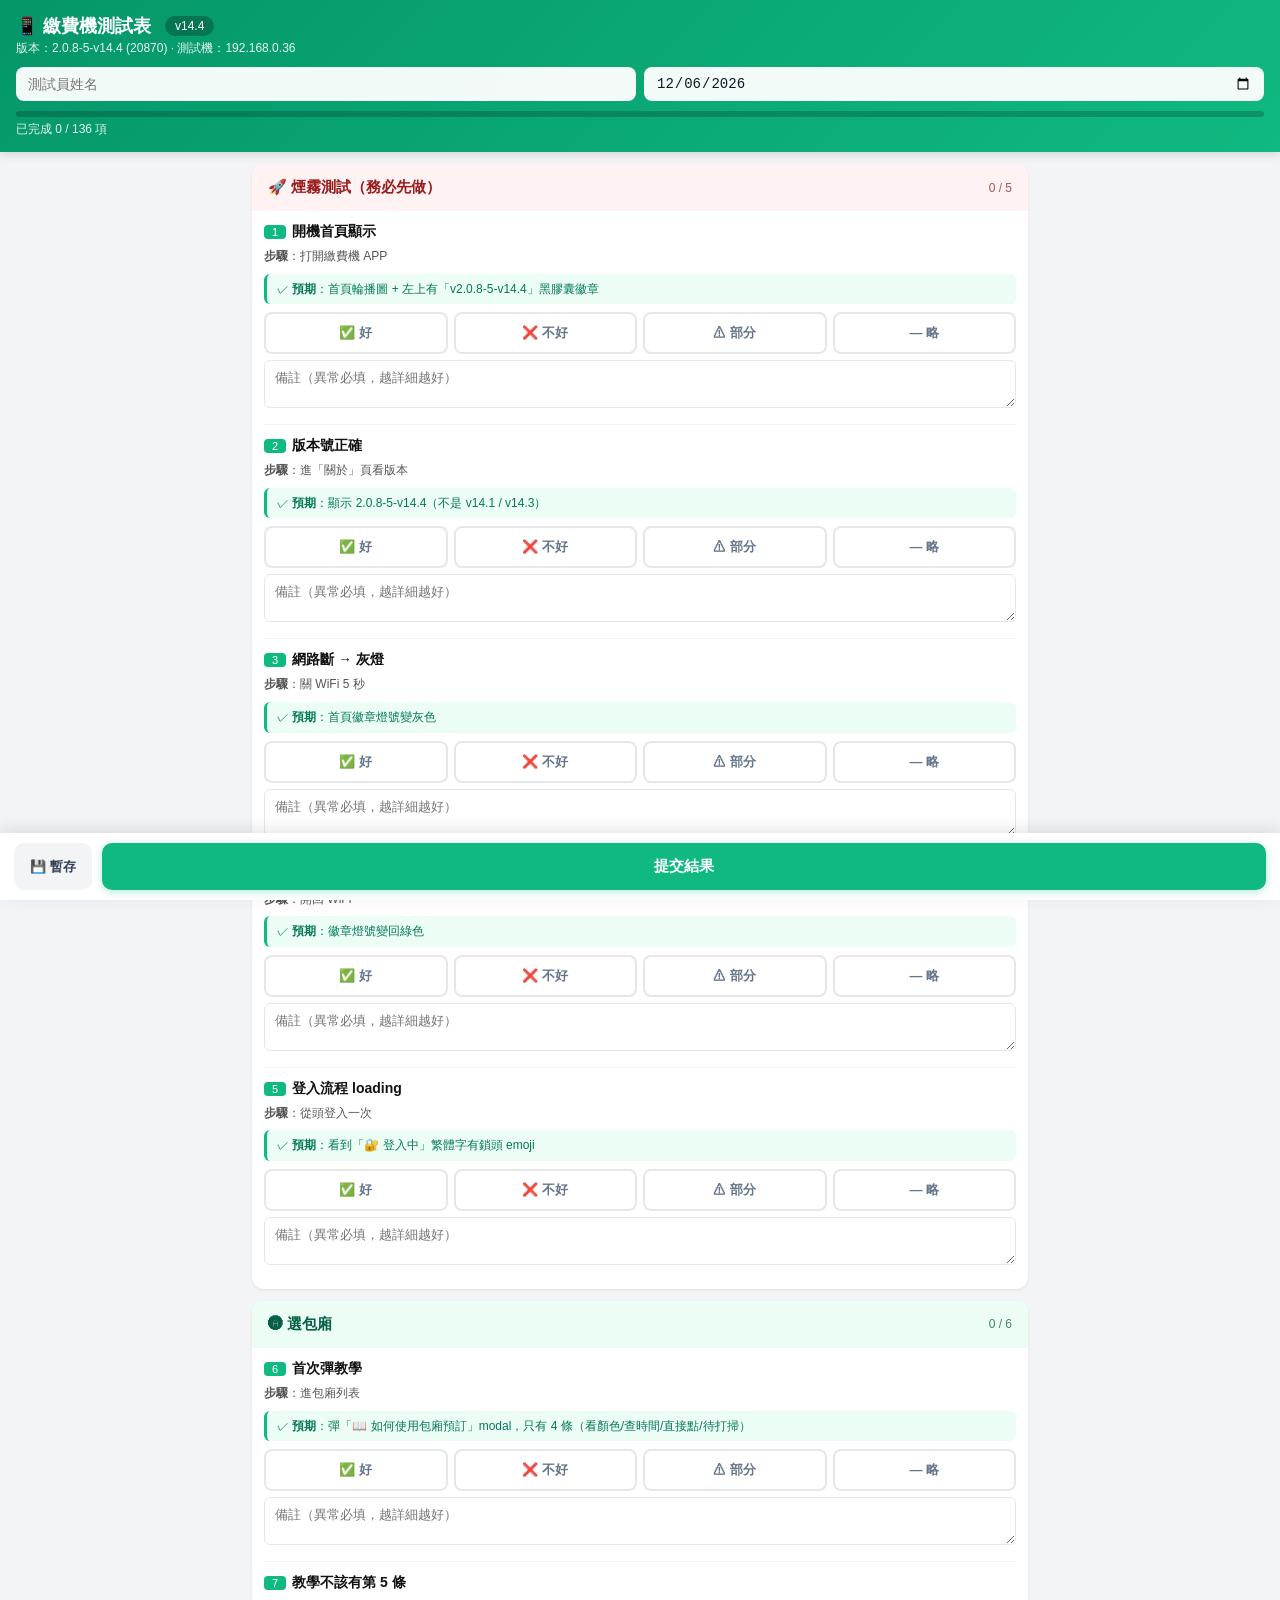
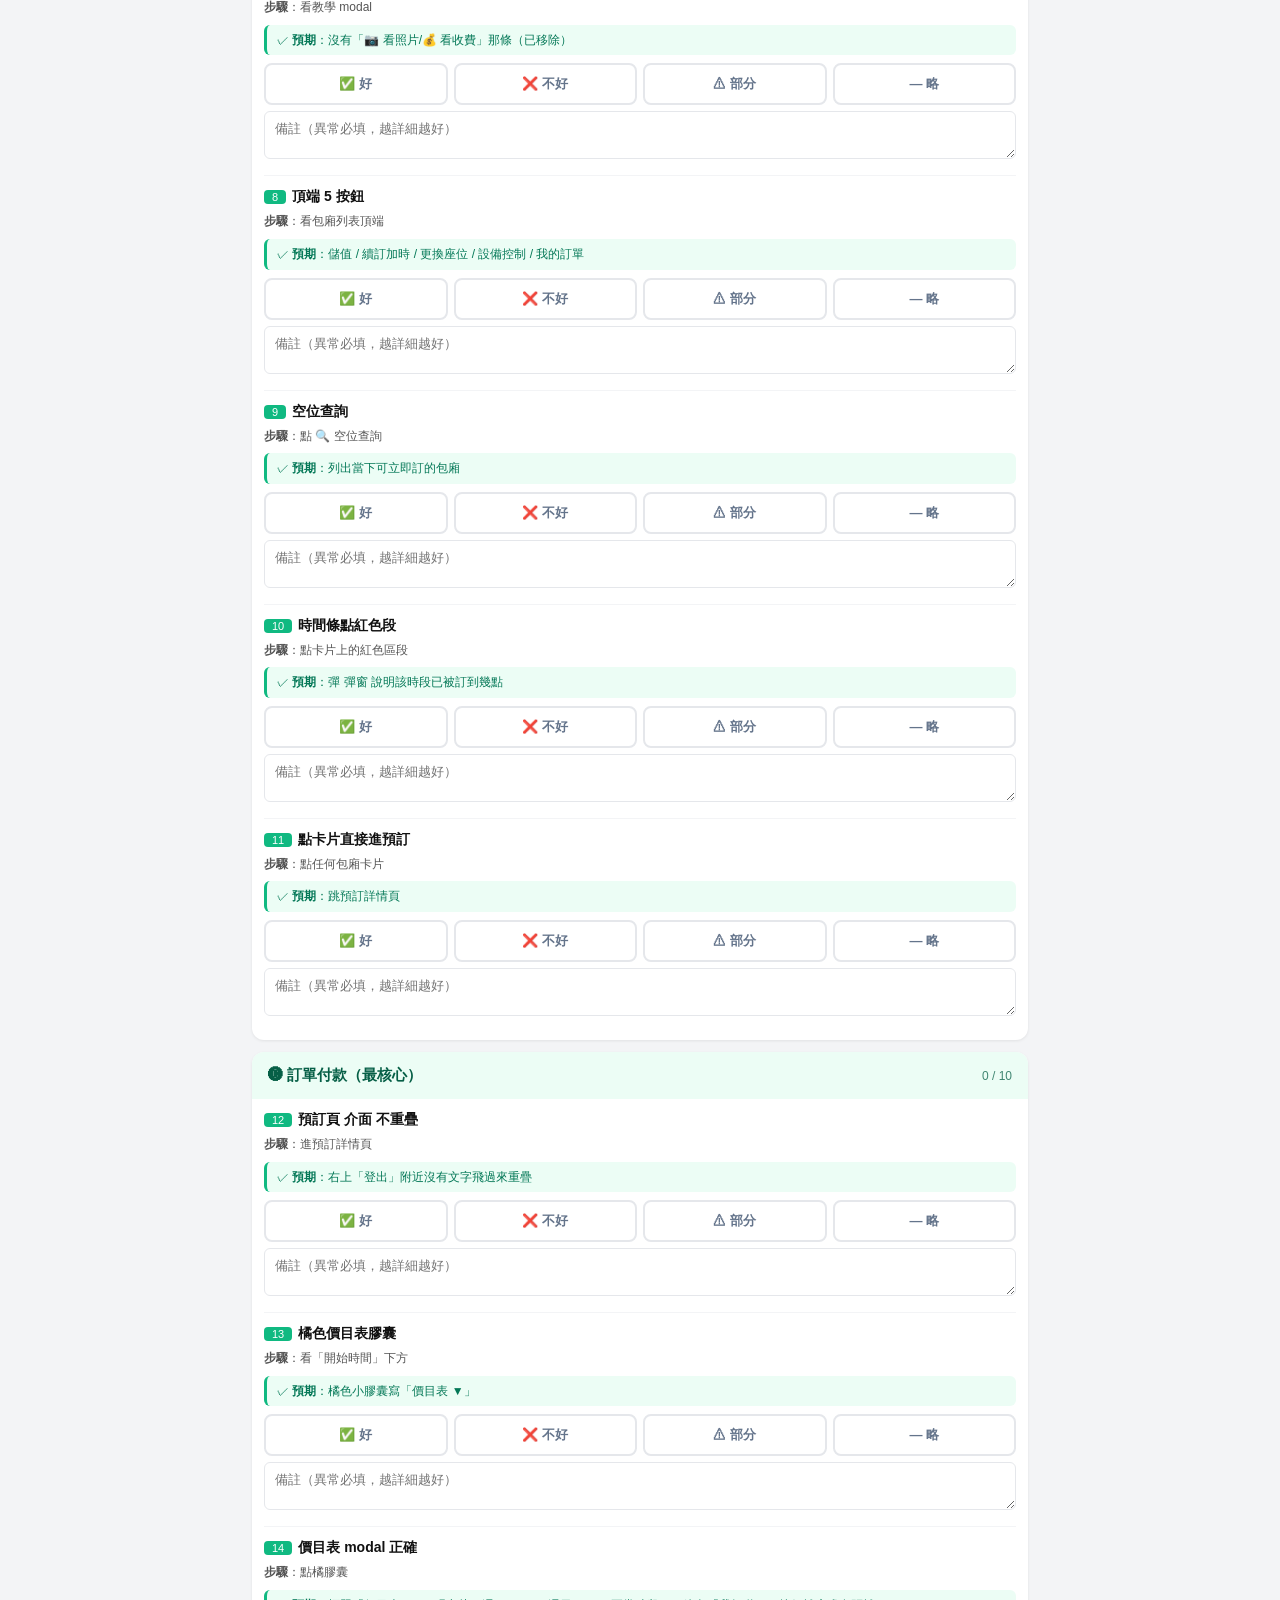
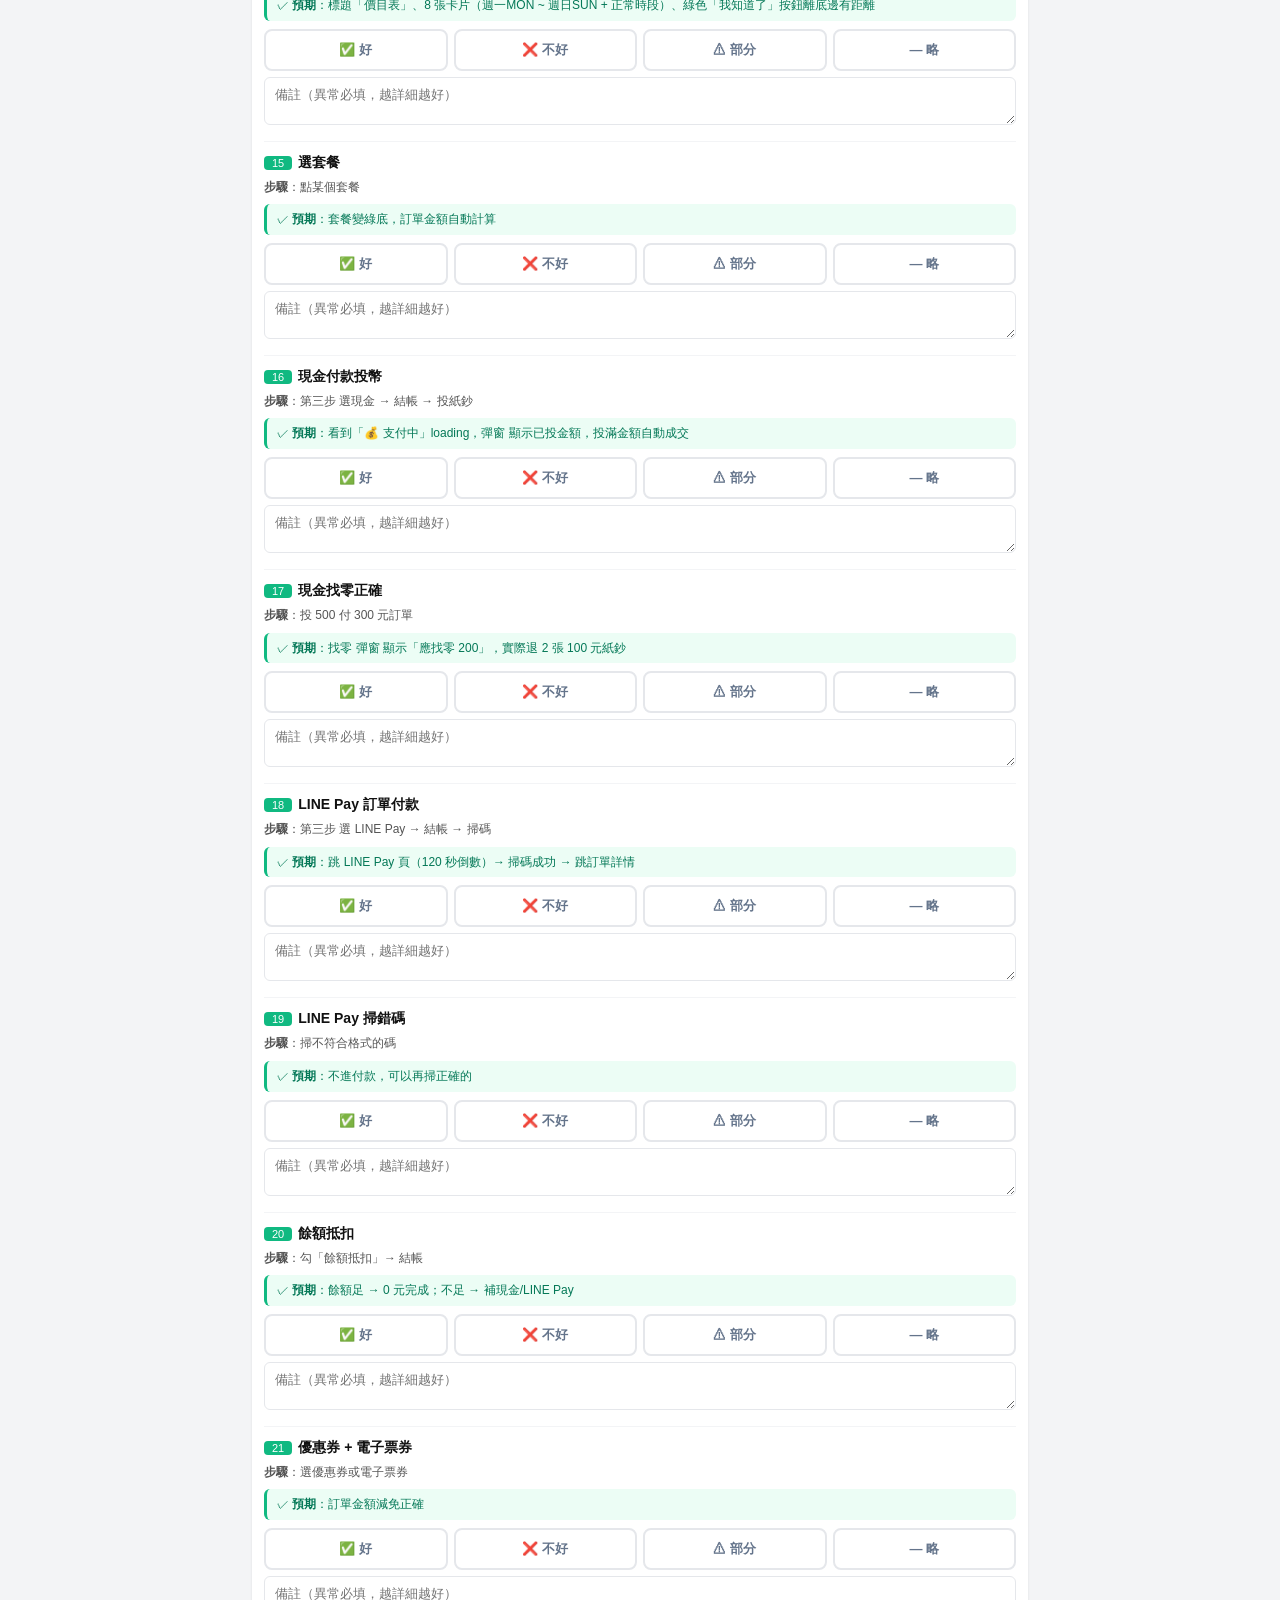
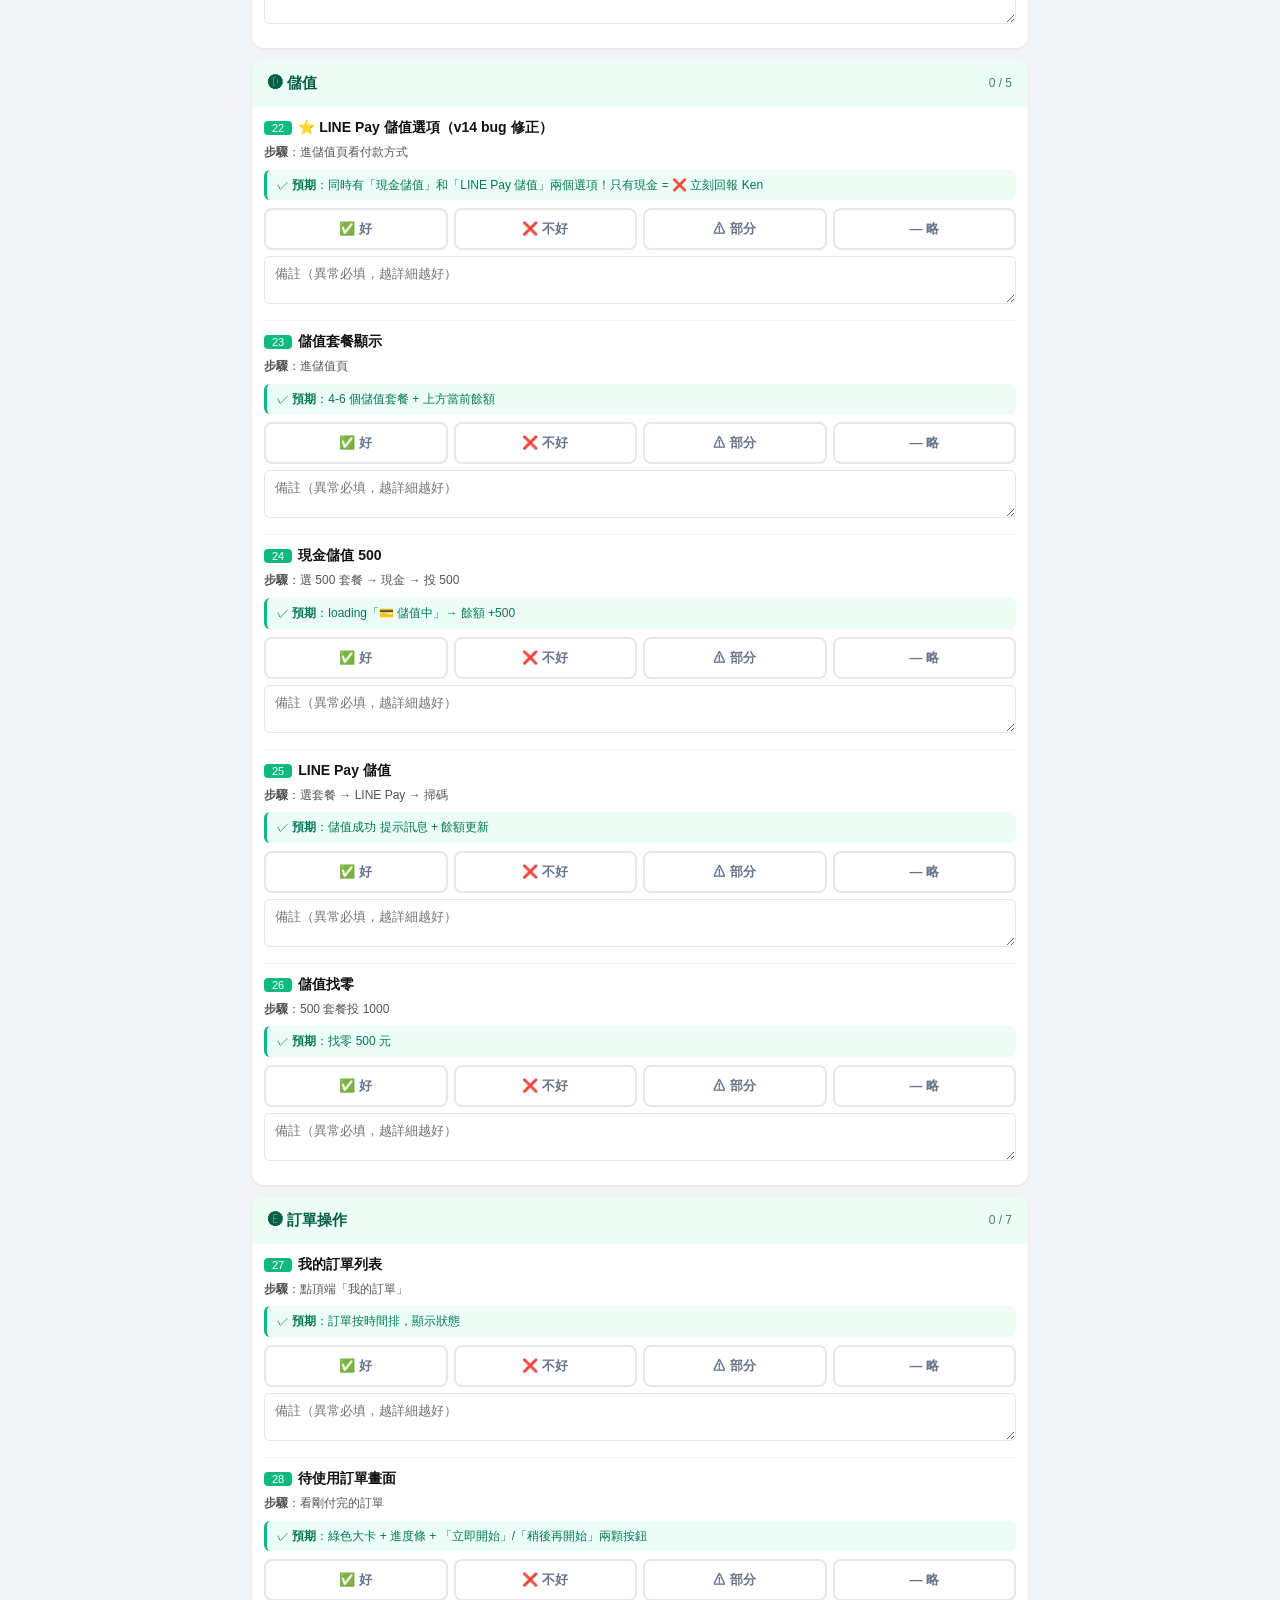
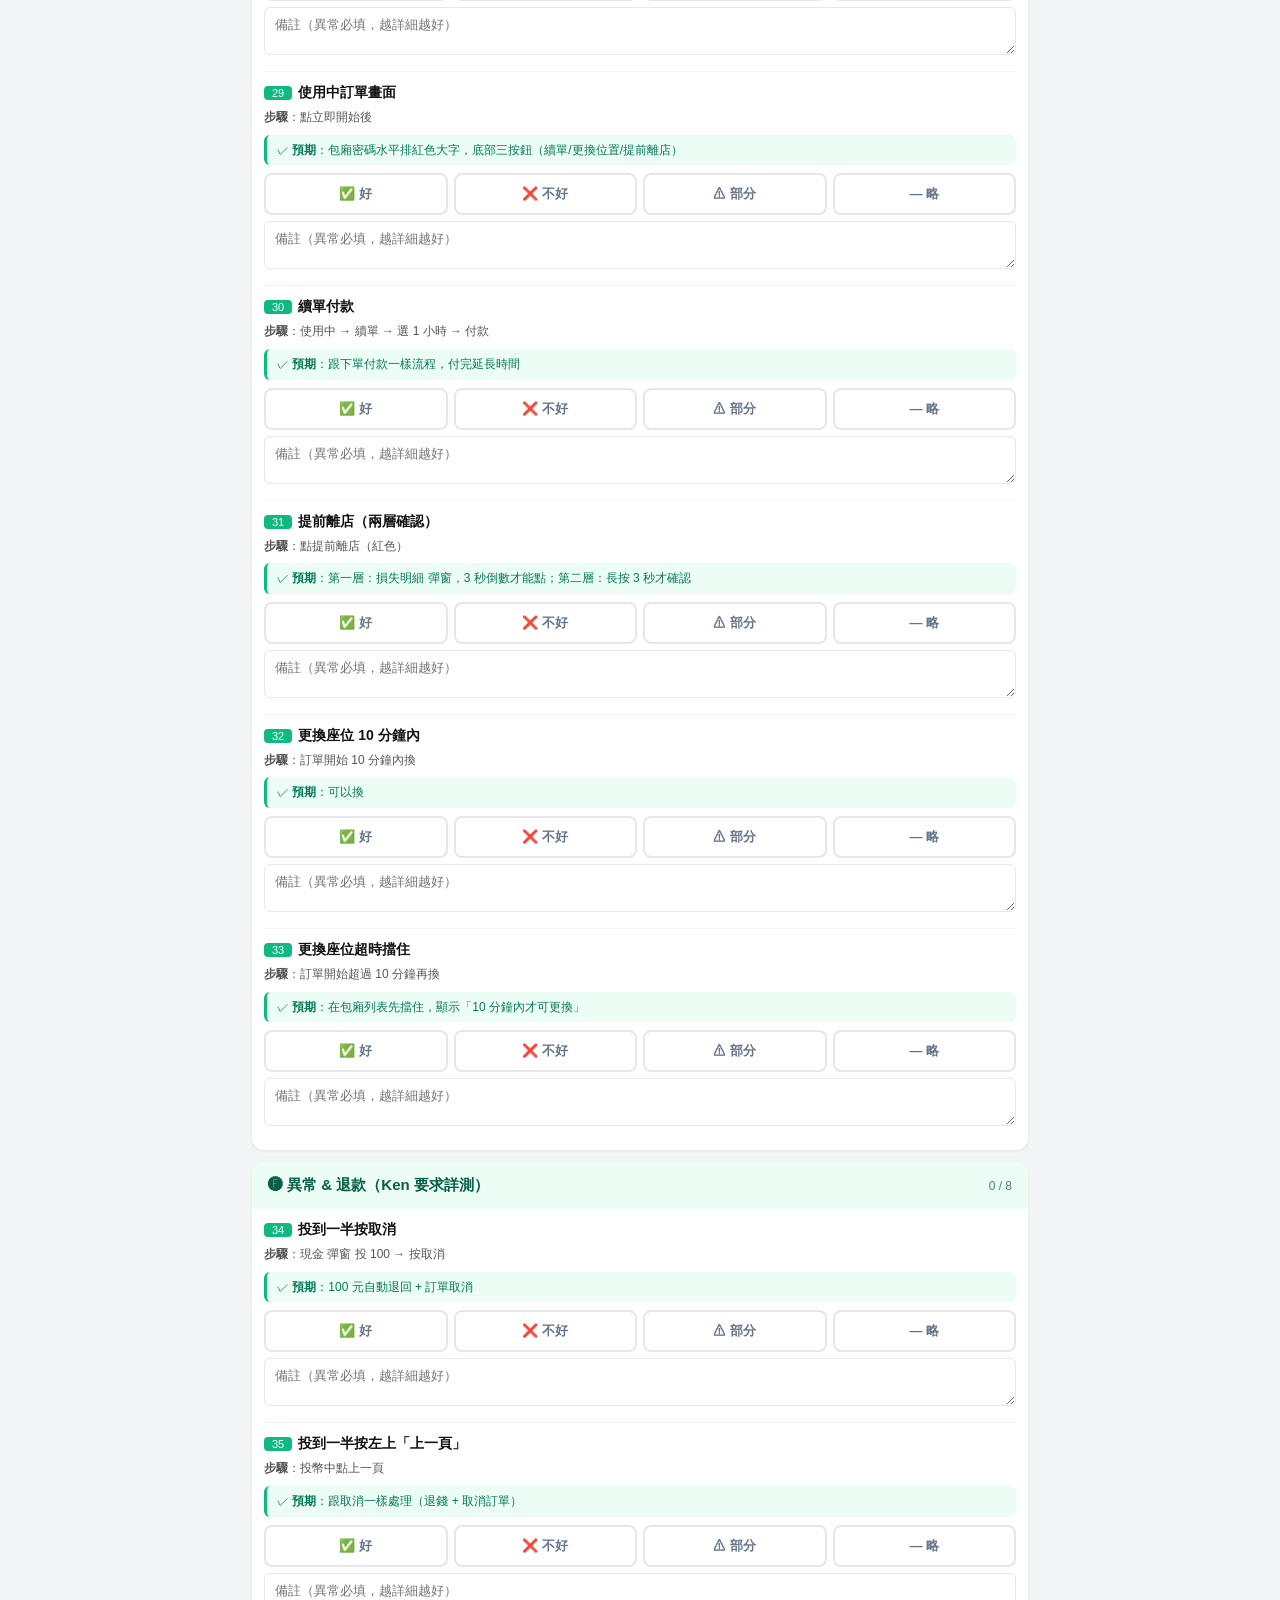
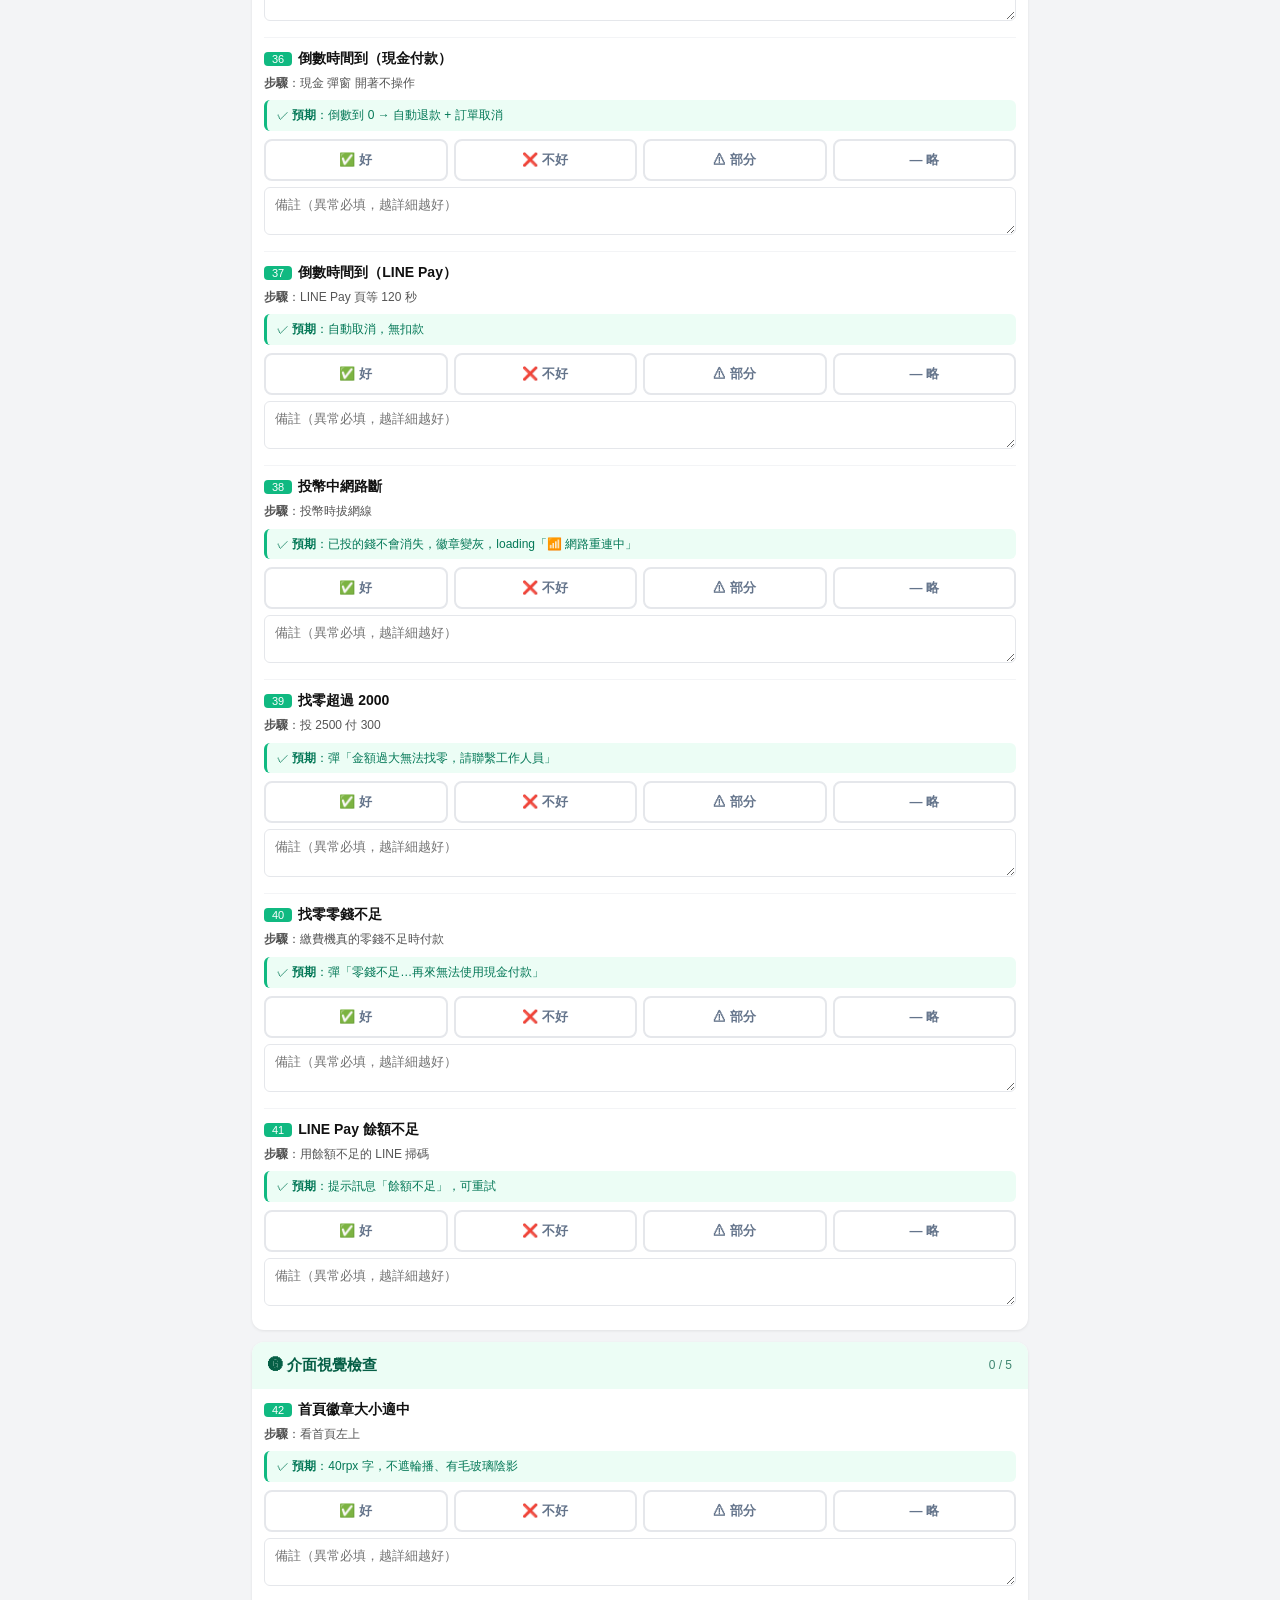
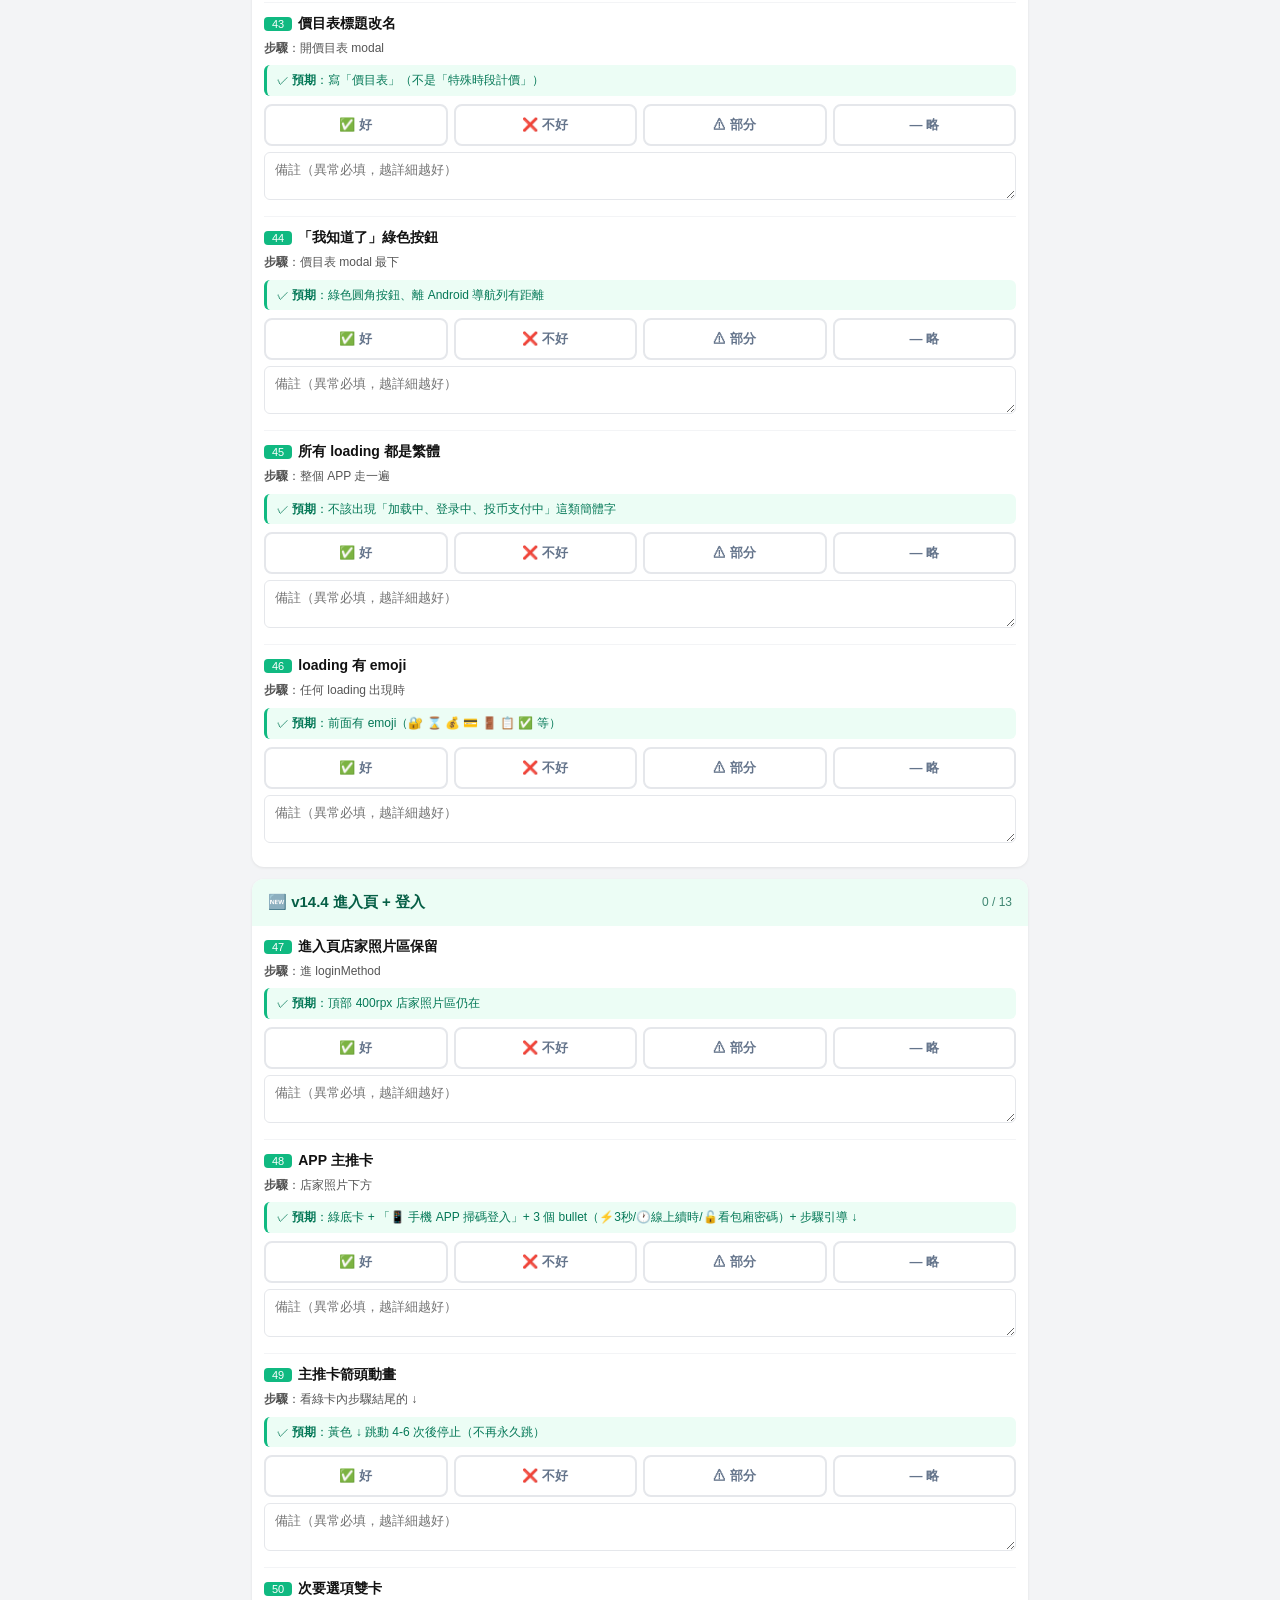
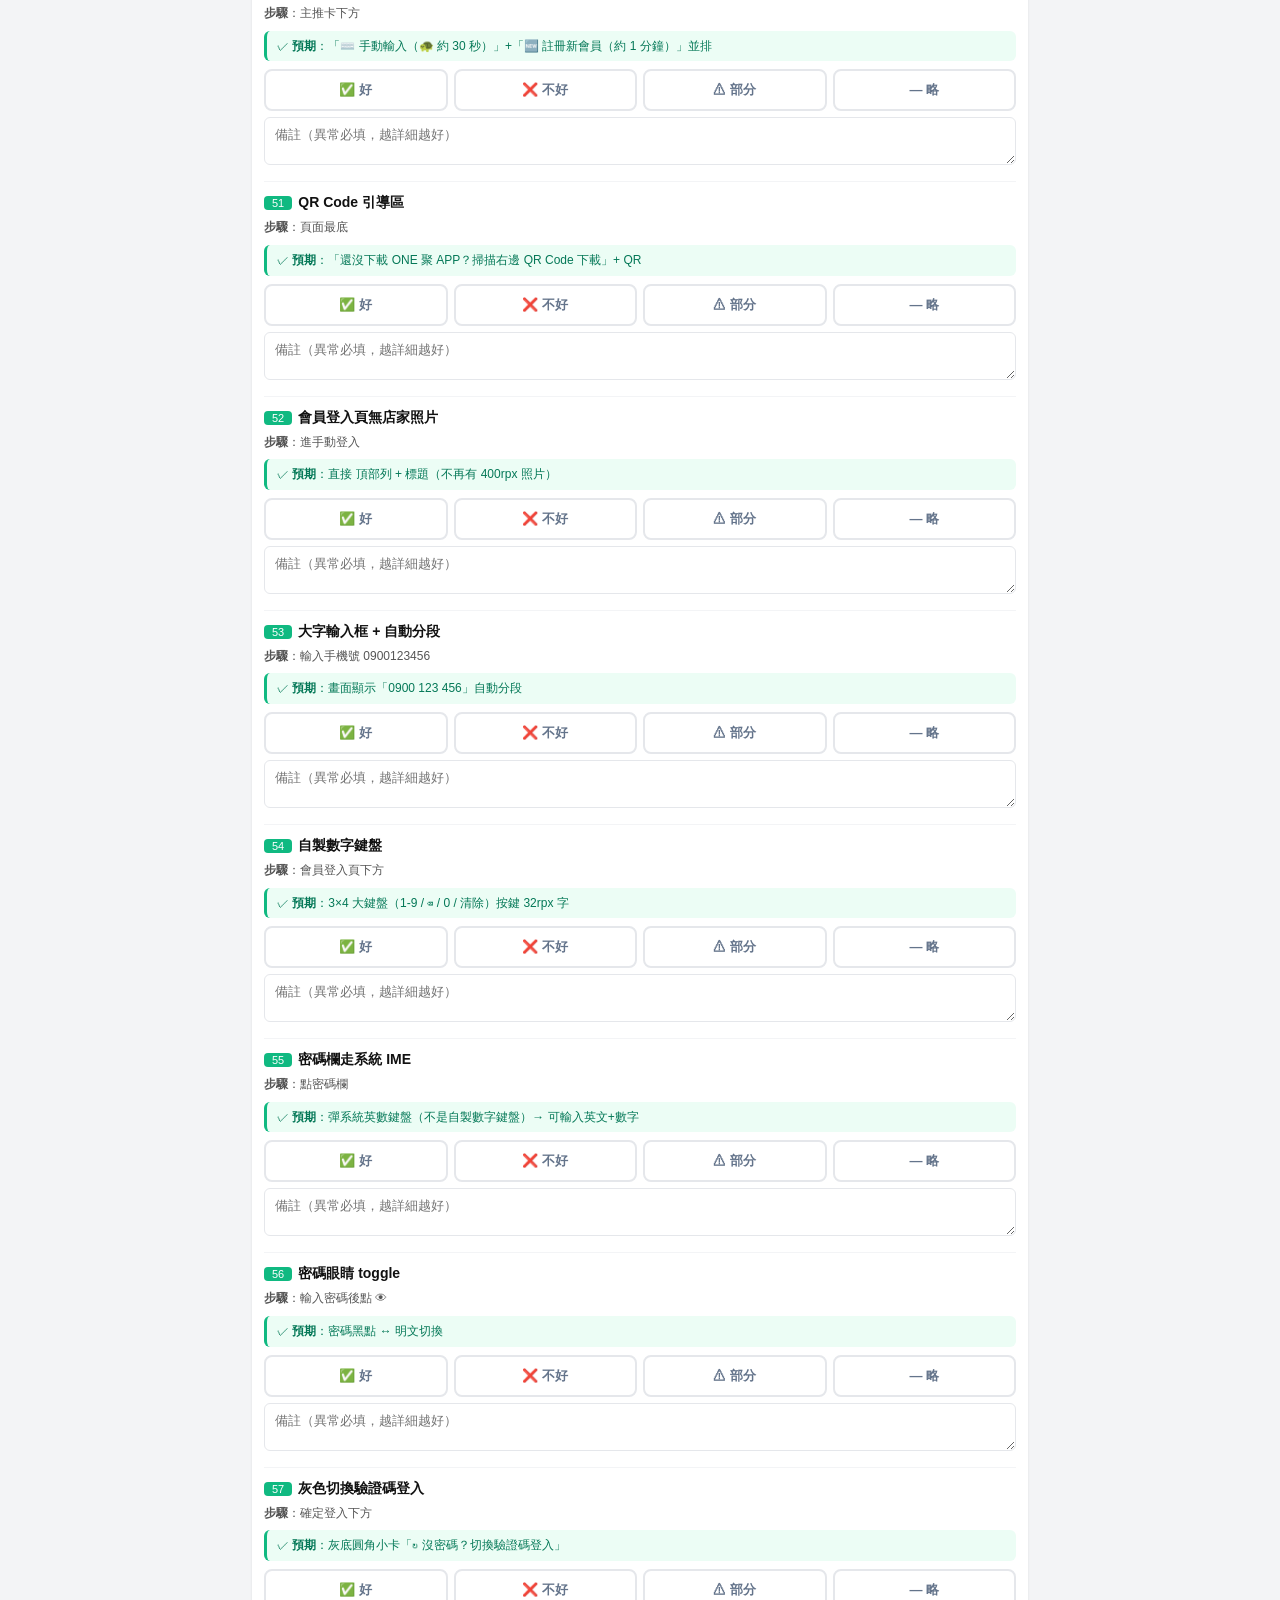
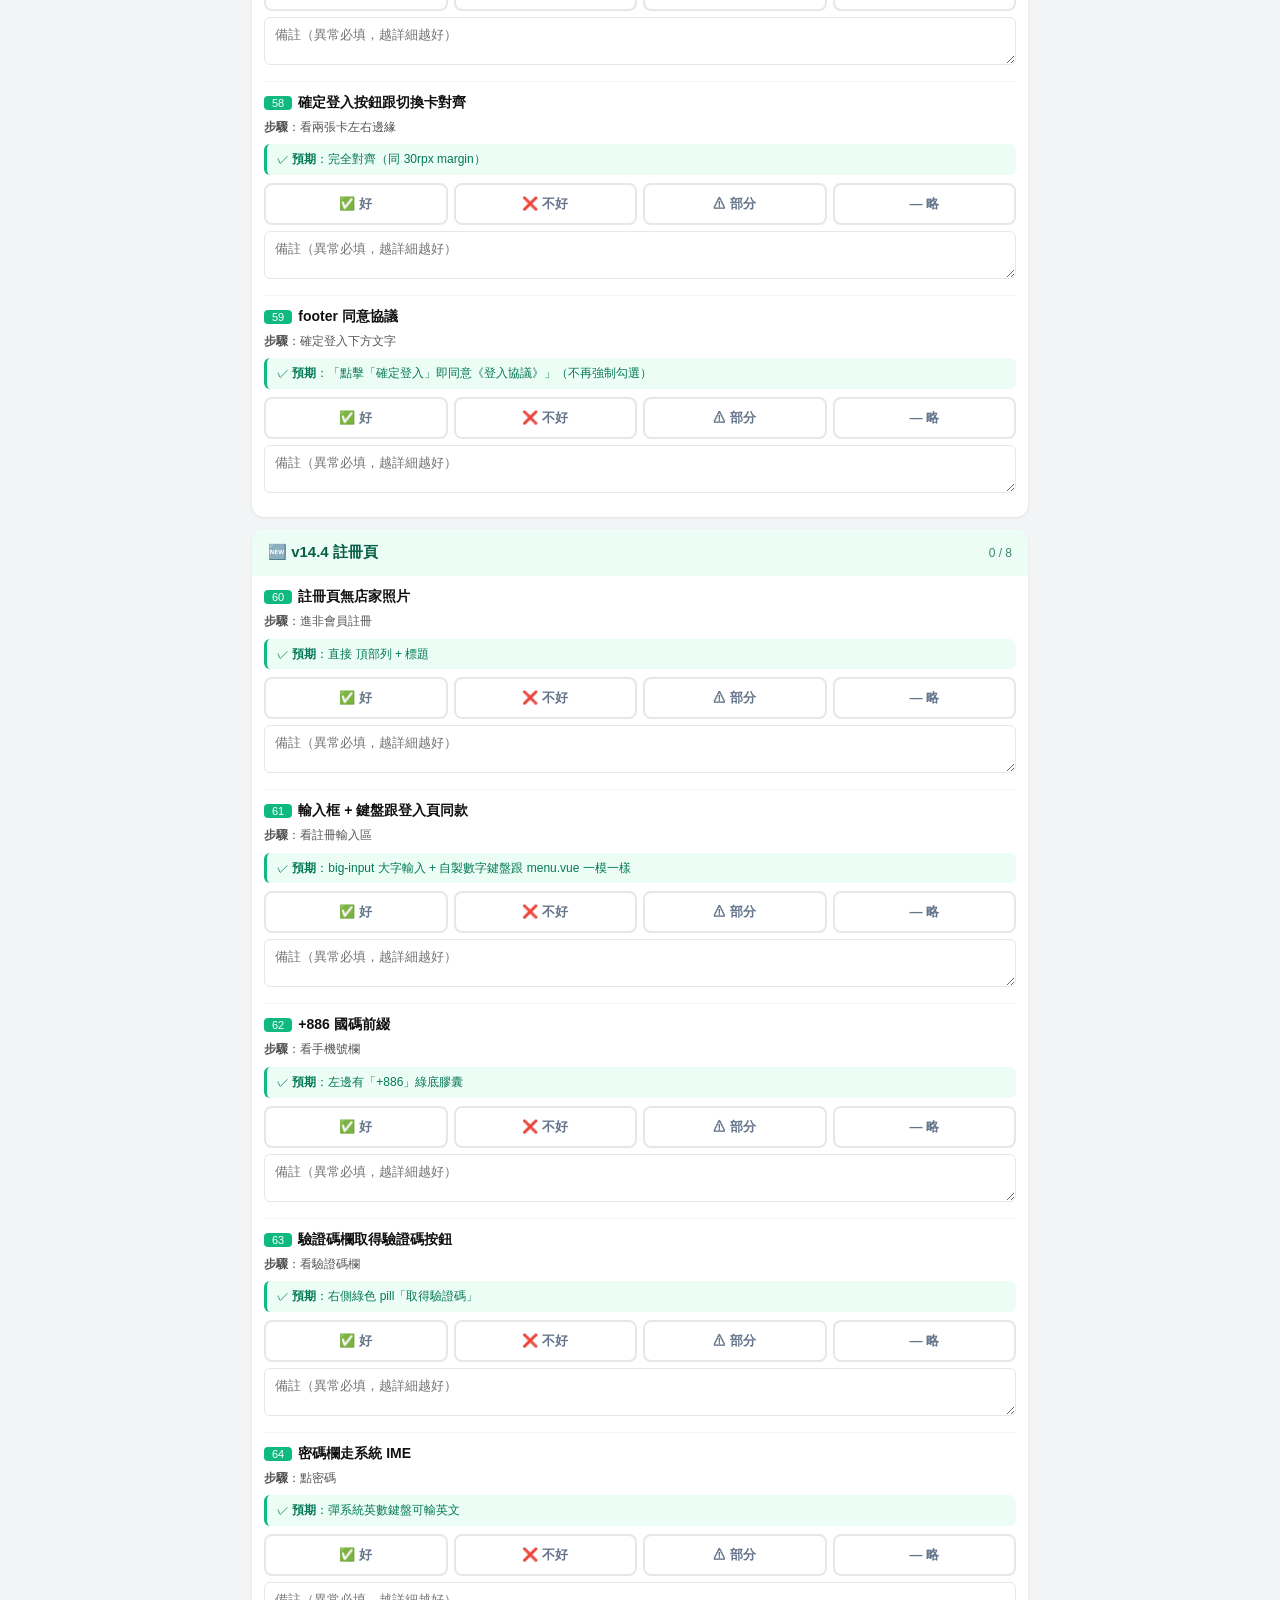
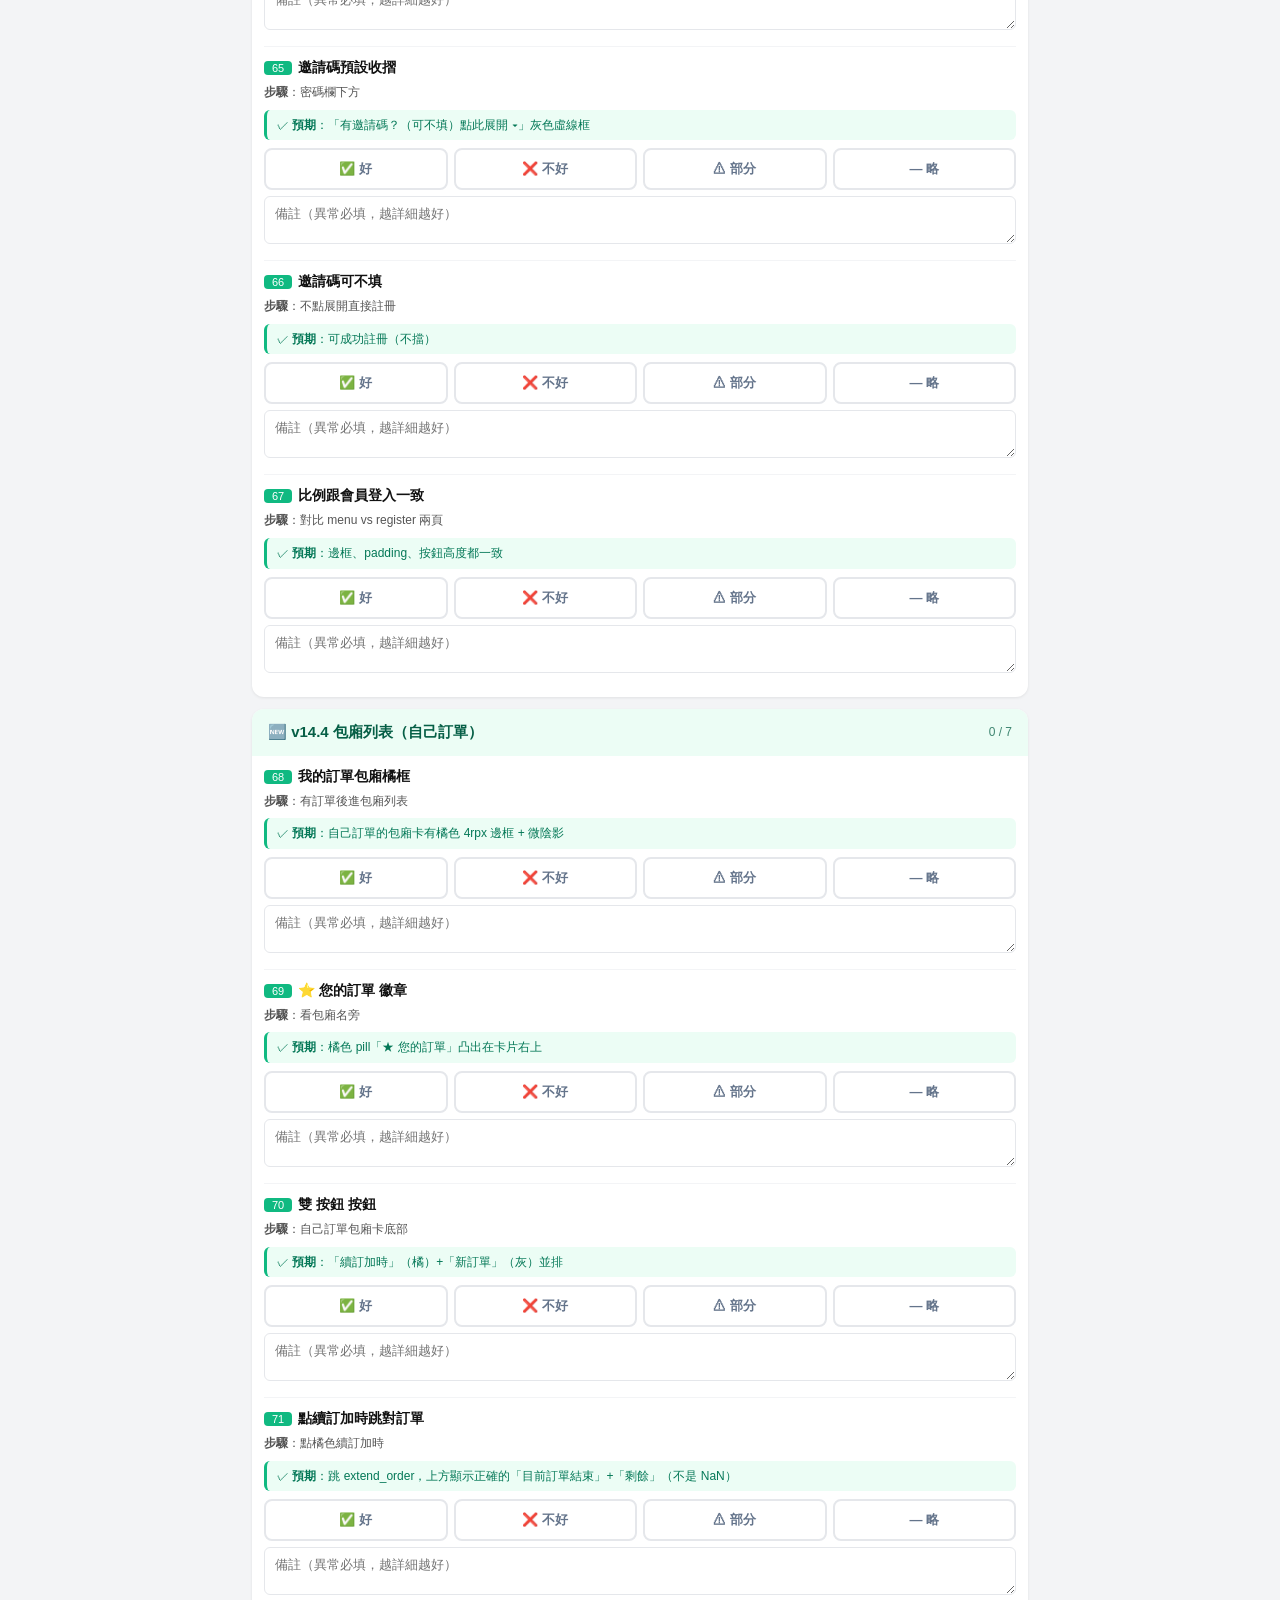
==== commit 1c7950be: "pay-test ui chinese-ify" ====
--- a/pay-test.html
+++ b/pay-test.html
@@ -218,20 +218,20 @@
       { n: '7', t: '教學不該有第 5 條', d: '看教學 modal', e: '沒有「📷 看照片/💰 看收費」那條（已移除）' },
       { n: '8', t: '頂端 5 按鈕', d: '看包廂列表頂端', e: '儲值 / 續訂加時 / 更換座位 / 設備控制 / 我的訂單' },
       { n: '9', t: '空位查詢', d: '點 🔍 空位查詢', e: '列出當下可立即訂的包廂' },
-      { n: '10', t: '時間條點紅色段', d: '點卡片上的紅色區段', e: '彈 popup 說明該時段已被訂到幾點' },
+      { n: '10', t: '時間條點紅色段', d: '點卡片上的紅色區段', e: '彈 彈窗 說明該時段已被訂到幾點' },
       { n: '11', t: '點卡片直接進預訂', d: '點任何包廂卡片', e: '跳預訂詳情頁' },
     ]
   },
   {
     key: 'pay', title: '🅒 訂單付款（最核心）',
     items: [
-      { n: '12', t: '預訂頁 UI 不重疊', d: '進預訂詳情頁', e: '右上「登出」附近沒有文字飛過來重疊' },
+      { n: '12', t: '預訂頁 介面 不重疊', d: '進預訂詳情頁', e: '右上「登出」附近沒有文字飛過來重疊' },
       { n: '13', t: '橘色價目表膠囊', d: '看「開始時間」下方', e: '橘色小膠囊寫「價目表 ▼」' },
       { n: '14', t: '價目表 modal 正確', d: '點橘膠囊', e: '標題「價目表」、8 張卡片（週一MON ~ 週日SUN + 正常時段）、綠色「我知道了」按鈕離底邊有距離' },
       { n: '15', t: '選套餐', d: '點某個套餐', e: '套餐變綠底，訂單金額自動計算' },
-      { n: '16', t: '現金付款投幣', d: 'step.3 選現金 → 結帳 → 投紙鈔', e: '看到「💰 支付中」loading，popup 顯示已投金額，投滿金額自動成交' },
-      { n: '17', t: '現金找零正確', d: '投 500 付 300 元訂單', e: '找零 popup 顯示「應找零 200」，實際退 2 張 100 元紙鈔' },
-      { n: '18', t: 'LINE Pay 訂單付款', d: 'step.3 選 LINE Pay → 結帳 → 掃碼', e: '跳 LINE Pay 頁（120 秒倒數）→ 掃碼成功 → 跳訂單詳情' },
+      { n: '16', t: '現金付款投幣', d: '第三步 選現金 → 結帳 → 投紙鈔', e: '看到「💰 支付中」loading，彈窗 顯示已投金額，投滿金額自動成交' },
+      { n: '17', t: '現金找零正確', d: '投 500 付 300 元訂單', e: '找零 彈窗 顯示「應找零 200」，實際退 2 張 100 元紙鈔' },
+      { n: '18', t: 'LINE Pay 訂單付款', d: '第三步 選 LINE Pay → 結帳 → 掃碼', e: '跳 LINE Pay 頁（120 秒倒數）→ 掃碼成功 → 跳訂單詳情' },
       { n: '19', t: 'LINE Pay 掃錯碼', d: '掃不符合格式的碼', e: '不進付款，可以再掃正確的' },
       { n: '20', t: '餘額抵扣', d: '勾「餘額抵扣」→ 結帳', e: '餘額足 → 0 元完成；不足 → 補現金/LINE Pay' },
       { n: '21', t: '優惠券 + 電子票券', d: '選優惠券或電子票券', e: '訂單金額減免正確' },
@@ -243,7 +243,7 @@
       { n: '22', t: '⭐ LINE Pay 儲值選項（v14 bug 修正）', d: '進儲值頁看付款方式', e: '同時有「現金儲值」和「LINE Pay 儲值」兩個選項！只有現金 = ❌ 立刻回報 Ken' },
       { n: '23', t: '儲值套餐顯示', d: '進儲值頁', e: '4-6 個儲值套餐 + 上方當前餘額' },
       { n: '24', t: '現金儲值 500', d: '選 500 套餐 → 現金 → 投 500', e: 'loading「💳 儲值中」→ 餘額 +500' },
-      { n: '25', t: 'LINE Pay 儲值', d: '選套餐 → LINE Pay → 掃碼', e: '儲值成功 toast + 餘額更新' },
+      { n: '25', t: 'LINE Pay 儲值', d: '選套餐 → LINE Pay → 掃碼', e: '儲值成功 提示訊息 + 餘額更新' },
       { n: '26', t: '儲值找零', d: '500 套餐投 1000', e: '找零 500 元' },
     ]
   },
@@ -254,7 +254,7 @@
       { n: '28', t: '待使用訂單畫面', d: '看剛付完的訂單', e: '綠色大卡 + 進度條 + 「立即開始」/「稍後再開始」兩顆按鈕' },
       { n: '29', t: '使用中訂單畫面', d: '點立即開始後', e: '包廂密碼水平排紅色大字，底部三按鈕（續單/更換位置/提前離店）' },
       { n: '30', t: '續單付款', d: '使用中 → 續單 → 選 1 小時 → 付款', e: '跟下單付款一樣流程，付完延長時間' },
-      { n: '31', t: '提前離店（兩層確認）', d: '點提前離店（紅色）', e: '第一層：損失明細 popup，3 秒倒數才能點；第二層：長按 3 秒才確認' },
+      { n: '31', t: '提前離店（兩層確認）', d: '點提前離店（紅色）', e: '第一層：損失明細 彈窗，3 秒倒數才能點；第二層：長按 3 秒才確認' },
       { n: '32', t: '更換座位 10 分鐘內', d: '訂單開始 10 分鐘內換', e: '可以換' },
       { n: '33', t: '更換座位超時擋住', d: '訂單開始超過 10 分鐘再換', e: '在包廂列表先擋住，顯示「10 分鐘內才可更換」' },
     ]
@@ -262,18 +262,18 @@
   {
     key: 'refund', title: '🅕 異常 & 退款（Ken 要求詳測）',
     items: [
-      { n: '34', t: '投到一半按取消', d: '現金 popup 投 100 → 按取消', e: '100 元自動退回 + 訂單取消' },
+      { n: '34', t: '投到一半按取消', d: '現金 彈窗 投 100 → 按取消', e: '100 元自動退回 + 訂單取消' },
       { n: '35', t: '投到一半按左上「上一頁」', d: '投幣中點上一頁', e: '跟取消一樣處理（退錢 + 取消訂單）' },
-      { n: '36', t: '倒數時間到（現金付款）', d: '現金 popup 開著不操作', e: '倒數到 0 → 自動退款 + 訂單取消' },
+      { n: '36', t: '倒數時間到（現金付款）', d: '現金 彈窗 開著不操作', e: '倒數到 0 → 自動退款 + 訂單取消' },
       { n: '37', t: '倒數時間到（LINE Pay）', d: 'LINE Pay 頁等 120 秒', e: '自動取消，無扣款' },
       { n: '38', t: '投幣中網路斷', d: '投幣時拔網線', e: '已投的錢不會消失，徽章變灰，loading「📶 網路重連中」' },
       { n: '39', t: '找零超過 2000', d: '投 2500 付 300', e: '彈「金額過大無法找零，請聯繫工作人員」' },
       { n: '40', t: '找零零錢不足', d: '繳費機真的零錢不足時付款', e: '彈「零錢不足…再來無法使用現金付款」' },
-      { n: '41', t: 'LINE Pay 餘額不足', d: '用餘額不足的 LINE 掃碼', e: 'toast「餘額不足」，可重試' },
-    ]
-  },
-  {
-    key: 'ui', title: '🅖 UI 視覺檢查',
+      { n: '41', t: 'LINE Pay 餘額不足', d: '用餘額不足的 LINE 掃碼', e: '提示訊息「餘額不足」，可重試' },
+    ]
+  },
+  {
+    key: 'ui', title: '🅖 介面視覺檢查',
     items: [
       { n: '42', t: '首頁徽章大小適中', d: '看首頁左上', e: '40rpx 字，不遮輪播、有毛玻璃陰影' },
       { n: '43', t: '價目表標題改名', d: '開價目表 modal', e: '寫「價目表」（不是「特殊時段計價」）' },
@@ -291,7 +291,7 @@
       { n: '49', t: '主推卡箭頭動畫', d: '看綠卡內步驟結尾的 ↓', e: '黃色 ↓ 跳動 4-6 次後停止（不再永久跳）' },
       { n: '50', t: '次要選項雙卡', d: '主推卡下方', e: '「⌨️ 手動輸入（🐢 約 30 秒）」+「🆕 註冊新會員（約 1 分鐘）」並排' },
       { n: '51', t: 'QR Code 引導區', d: '頁面最底', e: '「還沒下載 ONE 聚 APP？掃描右邊 QR Code 下載」+ QR' },
-      { n: '52', t: '會員登入頁無店家照片', d: '進手動登入', e: '直接 x-header + 標題（不再有 400rpx 照片）' },
+      { n: '52', t: '會員登入頁無店家照片', d: '進手動登入', e: '直接 頂部列 + 標題（不再有 400rpx 照片）' },
       { n: '53', t: '大字輸入框 + 自動分段', d: '輸入手機號 0900123456', e: '畫面顯示「0900 123 456」自動分段' },
       { n: '54', t: '自製數字鍵盤', d: '會員登入頁下方', e: '3×4 大鍵盤（1-9 / ⌫ / 0 / 清除）按鍵 32rpx 字' },
       { n: '55', t: '密碼欄走系統 IME', d: '點密碼欄', e: '彈系統英數鍵盤（不是自製數字鍵盤）→ 可輸入英文+數字' },
@@ -304,7 +304,7 @@
   {
     key: 'v14_4_register', title: '🆕 v14.4 註冊頁',
     items: [
-      { n: '60', t: '註冊頁無店家照片', d: '進非會員註冊', e: '直接 x-header + 標題' },
+      { n: '60', t: '註冊頁無店家照片', d: '進非會員註冊', e: '直接 頂部列 + 標題' },
       { n: '61', t: '輸入框 + 鍵盤跟登入頁同款', d: '看註冊輸入區', e: 'big-input 大字輸入 + 自製數字鍵盤跟 menu.vue 一模一樣' },
       { n: '62', t: '+886 國碼前綴', d: '看手機號欄', e: '左邊有「+886」綠底膠囊' },
       { n: '63', t: '驗證碼欄取得驗證碼按鈕', d: '看驗證碼欄', e: '右側綠色 pill「取得驗證碼」' },
@@ -318,28 +318,28 @@
     key: 'v14_4_room_list', title: '🆕 v14.4 包廂列表（自己訂單）',
     items: [
       { n: '68', t: '我的訂單包廂橘框', d: '有訂單後進包廂列表', e: '自己訂單的包廂卡有橘色 4rpx 邊框 + 微陰影' },
-      { n: '69', t: '⭐ 您的訂單 badge', d: '看包廂名旁', e: '橘色 pill「★ 您的訂單」凸出在卡片右上' },
-      { n: '70', t: '雙 CTA 按鈕', d: '自己訂單包廂卡底部', e: '「續訂加時」（橘）+「新訂單」（灰）並排' },
+      { n: '69', t: '⭐ 您的訂單 徽章', d: '看包廂名旁', e: '橘色 pill「★ 您的訂單」凸出在卡片右上' },
+      { n: '70', t: '雙 按鈕 按鈕', d: '自己訂單包廂卡底部', e: '「續訂加時」（橘）+「新訂單」（灰）並排' },
       { n: '71', t: '點續訂加時跳對訂單', d: '點橘色續訂加時', e: '跳 extend_order，上方顯示正確的「目前訂單結束」+「剩餘」（不是 NaN）' },
       { n: '72', t: '點新訂單跳預訂頁', d: '點灰色新訂單', e: '跳 detail.vue 可選其他日期（不是續訂）' },
-      { n: '73', t: '多包廂同帳號', d: '同帳號開 2-3 個包廂', e: '所有自己訂單的包廂都會有橘框 + badge + 雙 CTA' },
-      { n: '74', t: '他人/閒置包廂單按鈕', d: '看別人訂的或空閒包廂', e: '只有「立即預訂」單顆綠色按鈕（無橘框、無 badge）' },
-    ]
-  },
-  {
-    key: 'v14_4_detail', title: '🆕 v14.4 預訂頁全新 UI',
-    items: [
-      { n: '75', t: '步驟標題中文加大', d: '看 step.1 / step.2 / step.3', e: '改「第一步：選擇預約時間」「第二步：選擇時長」「第三步：付款結帳」加粗綠色邊' },
+      { n: '73', t: '多包廂同帳號', d: '同帳號開 2-3 個包廂', e: '所有自己訂單的包廂都會有橘框 + 徽章 + 雙 按鈕' },
+      { n: '74', t: '他人/閒置包廂單按鈕', d: '看別人訂的或空閒包廂', e: '只有「立即預訂」單顆綠色按鈕（無橘框、無 徽章）' },
+    ]
+  },
+  {
+    key: 'v14_4_detail', title: '🆕 v14.4 預訂頁全新 介面',
+    items: [
+      { n: '75', t: '步驟標題中文加大', d: '看 第一步 / 第二步 / 第三步', e: '改「第一步：選擇預約時間」「第二步：選擇時長」「第三步：付款結帳」加粗綠色邊' },
       { n: '76', t: '日期 + 時間同行卡片', d: '第一步區', e: '[📅 日期] [🕐 時間] 兩格並排卡片' },
       { n: '77', t: '自訂時長 + 訂單金額同行', d: '第二步區', e: '[自訂時長] [訂單金額 詳情▾] 兩格並排' },
-      { n: '78', t: '電子票券在 step.2', d: '看第二步最下', e: '「🎫 電子票券：點選使用（X 張可用）」獨立一行（不再在 step.3）' },
+      { n: '78', t: '電子票券在 第二步', d: '看第二步最下', e: '「🎫 電子票券：點選使用（X 張可用）」獨立一行（不再在 第三步）' },
       { n: '79', t: '票券選中橘色橫幅', d: '點電子票券選一張', e: '彈橘色橫幅「✓ 使用電子票券中（X 小時）」+ 套餐 ul 灰化（仍可點切換）' },
       { n: '80', t: '票券選中自訂時長提示', d: '套用票券後看自訂時長 cell', e: '顯示「使用電子票券中」灰字' },
-      { n: '81', t: '電子票券 + 優惠券順序', d: '看 step.3 第一行', e: '「電子票券」在前（左），「優惠券」在後（右）' },
-      { n: '82', t: '選完票券自動關 popup', d: '點某張電子票券', e: 'popup 自動關閉（不用點空白）' },
-      { n: '83', t: '優惠券 + 餘額同排（折抵類）', d: '看 step.3 開頭', e: '[🎟️ 優惠券] [💰 餘額抵扣 $XX] 同一排（不再是 3 卡並排）' },
+      { n: '81', t: '電子票券 + 優惠券順序', d: '看 第三步 第一行', e: '「電子票券」在前（左），「優惠券」在後（右）' },
+      { n: '82', t: '選完票券自動關 彈窗', d: '點某張電子票券', e: '彈窗 自動關閉（不用點空白）' },
+      { n: '83', t: '優惠券 + 餘額同排（折抵類）', d: '看 第三步 開頭', e: '[🎟️ 優惠券] [💰 餘額抵扣 $XX] 同一排（不再是 3 卡並排）' },
       { n: '84', t: '會員折扣達標才顯示', d: '訂單金額 < 門檻 vs 達門檻', e: '未達標：完全不顯示會員折扣列；達標：顯示橘字 -$XX' },
-      { n: '85', t: '付款方式 LINE Pay + 現金', d: '看 step.3 下方', e: '兩格並排（餘額已搬到上面），不再是 3 格' },
+      { n: '85', t: '付款方式 LINE Pay + 現金', d: '看 第三步 下方', e: '兩格並排（餘額已搬到上面），不再是 3 格' },
       { n: '86', t: '付款方式整塊可點', d: '點 LINE Pay 卡任意位置', e: '整張卡都會選中（不只圓圈）' },
       { n: '87', t: '機台零錢不足現金消失', d: '機台零錢狀態=不足時', e: '現金卡自動消失，剩 LINE Pay 一張' },
       { n: '88', t: '勾餘額抵扣可切回 LINE Pay', d: '勾餘額後點 LINE Pay', e: '能切換（不再 disabled 鎖死）→ 自動取消餘額勾選' },
@@ -348,26 +348,26 @@
       { n: '91', t: '結帳按鈕未選方案 disabled', d: '進預訂頁不選任何方案', e: '結帳按鈕變灰寫「請先選擇時長或電子票券」' },
       { n: '92', t: '結帳按鈕劃線原價', d: '套用優惠券或會員折扣後', e: '結帳按鈕顯示「結帳 · $650 $550」（劃線原價 + 實付）' },
       { n: '93', t: '不再出現 $NaN', d: '剛進頁未選方案', e: '訂單金額 / 結帳按鈕都顯示 $0（不是 NaN）' },
-      { n: '94', t: '餘額未啟用結帳前提示', d: '有餘額但沒勾抵扣按結帳', e: '彈 popup「💰 您有可用餘額...啟用後可省 $XX」雙按鈕' },
+      { n: '94', t: '餘額未啟用結帳前提示', d: '有餘額但沒勾抵扣按結帳', e: '彈 彈窗「💰 您有可用餘額...啟用後可省 $XX」雙按鈕' },
       { n: '95', t: '「手動輸入時長」改名', d: '看自訂時長 placeholder', e: '不再寫「選自訂沒套餐」（已改「手動輸入時長」）' },
-      { n: '96', t: '票券彈窗間距加大', d: '開電子票券 popup', e: '票券卡片 padding/margin 寬鬆，不擠' },
+      { n: '96', t: '票券彈窗間距加大', d: '開電子票券 彈窗', e: '票券卡片 padding/margin 寬鬆，不擠' },
     ]
   },
   {
     key: 'v14_4_extend', title: '🆕 v14.4 續訂頁',
     items: [
       { n: '97', t: '頂部訂單結束 + 剩餘', d: '進續訂頁看頂部', e: '「目前訂單結束 04/25 18:20」+「剩餘 04:32」（不是 NaN）' },
-      { n: '98', t: '單張票券自動套用', d: '客人有 1 張票券', e: '進續訂頁自動套用 + toast「已自動套用您的電子票券，可隨時取消」' },
-      { n: '99', t: '多張票券提示可切換', d: '客人有 3 張票券', e: 'toast「已自動套用您的電子票券（共 3 張可選），可手動切換」' },
-      { n: '100', t: '同 detail 卡片風格', d: '看續訂頁 step.2 / step.3', e: '佈局跟新版預訂頁一致（卡片化、票券提示、餘額排版）' },
-    ]
-  },
-  {
-    key: 'v14_4_pay_machine', title: '🆕 v14.4 投鈔頁全新 UI',
-    items: [
-      { n: '101', t: '訂單資訊在最上方', d: '進投鈔頁', e: '訂單編號 + 使用時段 在 x-header 下方第一個區塊（不再藏在中段）' },
+      { n: '98', t: '單張票券自動套用', d: '客人有 1 張票券', e: '進續訂頁自動套用 + 提示訊息「已自動套用您的電子票券，可隨時取消」' },
+      { n: '99', t: '多張票券提示可切換', d: '客人有 3 張票券', e: '提示訊息「已自動套用您的電子票券（共 3 張可選），可手動切換」' },
+      { n: '100', t: '同 detail 卡片風格', d: '看續訂頁 第二步 / 第三步', e: '佈局跟新版預訂頁一致（卡片化、票券提示、餘額排版）' },
+    ]
+  },
+  {
+    key: 'v14_4_pay_machine', title: '🆕 v14.4 投鈔頁全新 介面',
+    items: [
+      { n: '101', t: '訂單資訊在最上方', d: '進投鈔頁', e: '訂單編號 + 使用時段 在 頂部列 下方第一個區塊（不再藏在中段）' },
       { n: '102', t: '訂單編號加大字', d: '看訂單編號', e: '完整顯示 OR1777096976675238（不截斷）+ 字 28rpx 粗體（監視器可看）' },
-      { n: '103', t: '包廂名 chip', d: '看金額 Hero 左上', e: '綠色橢圓 pill「🏠 球場 D」' },
+      { n: '103', t: '包廂名 小膠囊', d: '看金額 Hero 左上', e: '綠色橢圓 pill「🏠 球場 D」' },
       { n: '104', t: '訂單金額 Hero 大字', d: '訂單金額顯示位置', e: '54rpx 綠色大字（最醒目）' },
       { n: '105', t: '已付 / 還差 對比', d: '投錢後看 Hero', e: '已付（橘色）/ 還差（紅色）兩行顯示' },
       { n: '106', t: '進度條動畫', d: '投鈔時看進度條', e: '隨已付/總額比例填充（綠色），右下顯示「已付 X%」' },
@@ -383,40 +383,40 @@
   {
     key: 'v14_4_exit_confirm', title: '🆕 v14.4 投鈔退出二次確認',
     items: [
-      { n: '114', t: '沒投錢按上一頁直接返', d: '進投鈔頁不投錢按上一頁', e: '直接返回（無 popup）' },
-      { n: '115', t: '投錢中按上一頁彈確認', d: '投 100 元後按上一頁', e: '彈 popup「⚠️ 正在付款中 / 已投入 $X 尚未完成付款 / 確定取消並退鈔嗎？」' },
-      { n: '116', t: '投錢中按登出彈確認', d: '投錢後按登出', e: '同樣彈 popup（確定登出並退鈔嗎？）' },
-      { n: '117', t: '投錢中按 Android 返回鍵', d: '投錢後按螢幕底部返回鍵', e: '同樣彈 popup（不再直接退出）' },
-      { n: '118', t: 'popup「繼續付款」可關閉', d: '彈出時點「繼續付款」', e: '回到投鈔頁繼續投' },
-      { n: '119', t: 'popup「確定退出並退鈔」', d: '彈出時點橘色按鈕', e: '走退鈔流程（錢退回 + 訂單取消）' },
+      { n: '114', t: '沒投錢按上一頁直接返', d: '進投鈔頁不投錢按上一頁', e: '直接返回（無 彈窗）' },
+      { n: '115', t: '投錢中按上一頁彈確認', d: '投 100 元後按上一頁', e: '彈 彈窗「⚠️ 正在付款中 / 已投入 $X 尚未完成付款 / 確定取消並退鈔嗎？」' },
+      { n: '116', t: '投錢中按登出彈確認', d: '投錢後按登出', e: '同樣彈 彈窗（確定登出並退鈔嗎？）' },
+      { n: '117', t: '投錢中按 Android 返回鍵', d: '投錢後按螢幕底部返回鍵', e: '同樣彈 彈窗（不再直接退出）' },
+      { n: '118', t: '彈窗「繼續付款」可關閉', d: '彈出時點「繼續付款」', e: '回到投鈔頁繼續投' },
+      { n: '119', t: '彈窗「確定退出並退鈔」', d: '彈出時點橘色按鈕', e: '走退鈔流程（錢退回 + 訂單取消）' },
     ]
   },
   {
     key: 'v14_4_offline', title: '🆕 v14.4 斷網保護',
     items: [
-      { n: '120', t: '投鈔中拔網路', d: '投鈔時關 WiFi', e: '頂部彈紅色閃爍 banner「📶 網路中斷 / 已投入鈔票會保留，網路恢復後自動繼續」' },
-      { n: '121', t: '網路恢復 banner 消失', d: '開回 WiFi', e: 'banner 自動消失，恢復正常' },
-      { n: '122', t: '儲值頁同樣有 banner', d: '進儲值頁拔網', e: '一樣彈紅色 banner' },
+      { n: '120', t: '投鈔中拔網路', d: '投鈔時關 WiFi', e: '頂部彈紅色閃爍 橫幅「📶 網路中斷 / 已投入鈔票會保留，網路恢復後自動繼續」' },
+      { n: '121', t: '網路恢復 橫幅 消失', d: '開回 WiFi', e: '橫幅 自動消失，恢復正常' },
+      { n: '122', t: '儲值頁同樣有 橫幅', d: '進儲值頁拔網', e: '一樣彈紅色 橫幅' },
     ]
   },
   {
     key: 'v14_4_age', title: '🆕 v14.4 年齡驗證（後端啟用才生效）',
     items: [
-      { n: '123', t: '橘色橫幅顯示', d: '進預訂頁（後端開啟年齡驗證 + 客人沒填生日）', e: '頁面頂部彈橘色 banner「🔞 本店限滿 18 歲會員消費 / 結帳時須提供生日資料」' },
-      { n: '124', t: '結帳被擋 popup', d: '按結帳沒填生日', e: '彈統一風格 popup「🔞 本店須驗證年齡 / 依本店規定...僅限滿 18 歲會員消費」+「補填生日」按鈕' },
+      { n: '123', t: '橘色橫幅顯示', d: '進預訂頁（後端開啟年齡驗證 + 客人沒填生日）', e: '頁面頂部彈橘色 橫幅「🔞 本店限滿 18 歲會員消費 / 結帳時須提供生日資料」' },
+      { n: '124', t: '結帳被擋 彈窗', d: '按結帳沒填生日', e: '彈統一風格 彈窗「🔞 本店須驗證年齡 / 依本店規定...僅限滿 18 歲會員消費」+「補填生日」按鈕' },
       { n: '125', t: 'birthdayBox 三欄', d: '點補填生日', e: '彈卡片：[年] [月] [日] 三格大字選擇' },
       { n: '126', t: '即時年齡計算', d: '選了 1995-01-01', e: '下方顯示「✓ 您的年齡：30 歲，可正常消費」綠色' },
       { n: '127', t: '未滿 18 阻擋', d: '選了 2010-01-01', e: '下方顯示「✗ 您的年齡：15 歲，未滿 18 歲，無法購買」紅色 + 確認按鈕灰' },
     ]
   },
   {
-    key: 'v14_4_xheader', title: '🆕 v14.4 共通 x-header / 視覺',
+    key: 'v14_4_xheader', title: '🆕 v14.4 共通 頂部列 / 視覺',
     items: [
       { n: '128', t: '上一頁按鈕質感', d: '看任何頁左上', e: '白底 + 淡灰邊框 + 微陰影 + 黑字（不再橘色鮭魚色）' },
       { n: '129', t: '登出按鈕警示色', d: '看任何頁右上', e: '淺紅底 + 淡紅邊 + 紅字（警示語意）' },
       { n: '130', t: '倒數時間綠色 + 標籤', d: '看任何頁中間倒數', e: '「剩餘 04:32」灰色「剩餘」+ 綠色大字數字（等寬不抖動）' },
       { n: '131', t: '邊框統一中淺灰 #b0b0b0', d: '看所有 input/卡片邊框', e: '比之前 #e0e0e0 明顯，不再太淡' },
-      { n: '132', t: '白字按鈕邊緣銳利', d: '看綠色按鈕白字（如登入/結帳）', e: 'text-shadow 加微黑描邊讓邊緣清楚（rockchip 上不糊）' },
+      { n: '132', t: '白字按鈕邊緣銳利', d: '看綠色按鈕白字（如登入/結帳）', e: 'text-shadow 加微黑描邊讓邊緣清楚（rock小膠囊 上不糊）' },
     ]
   },
   {
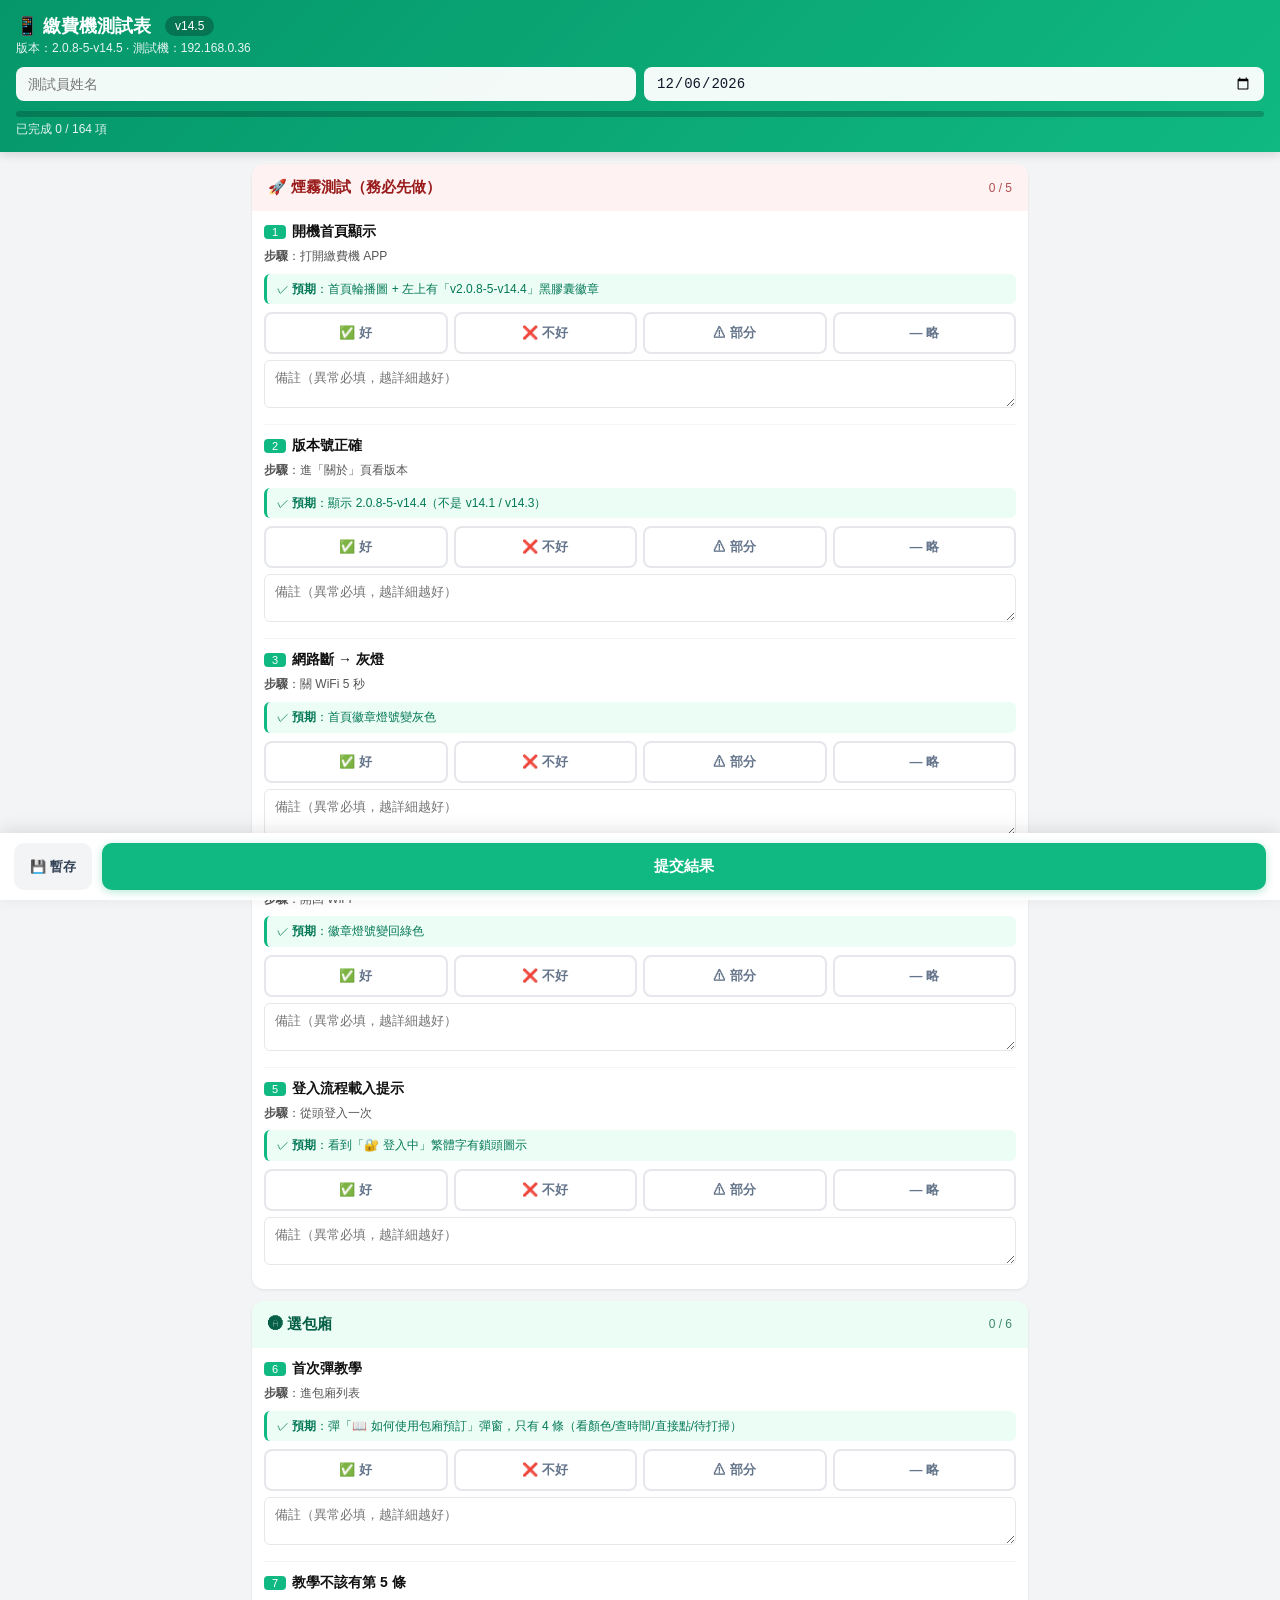
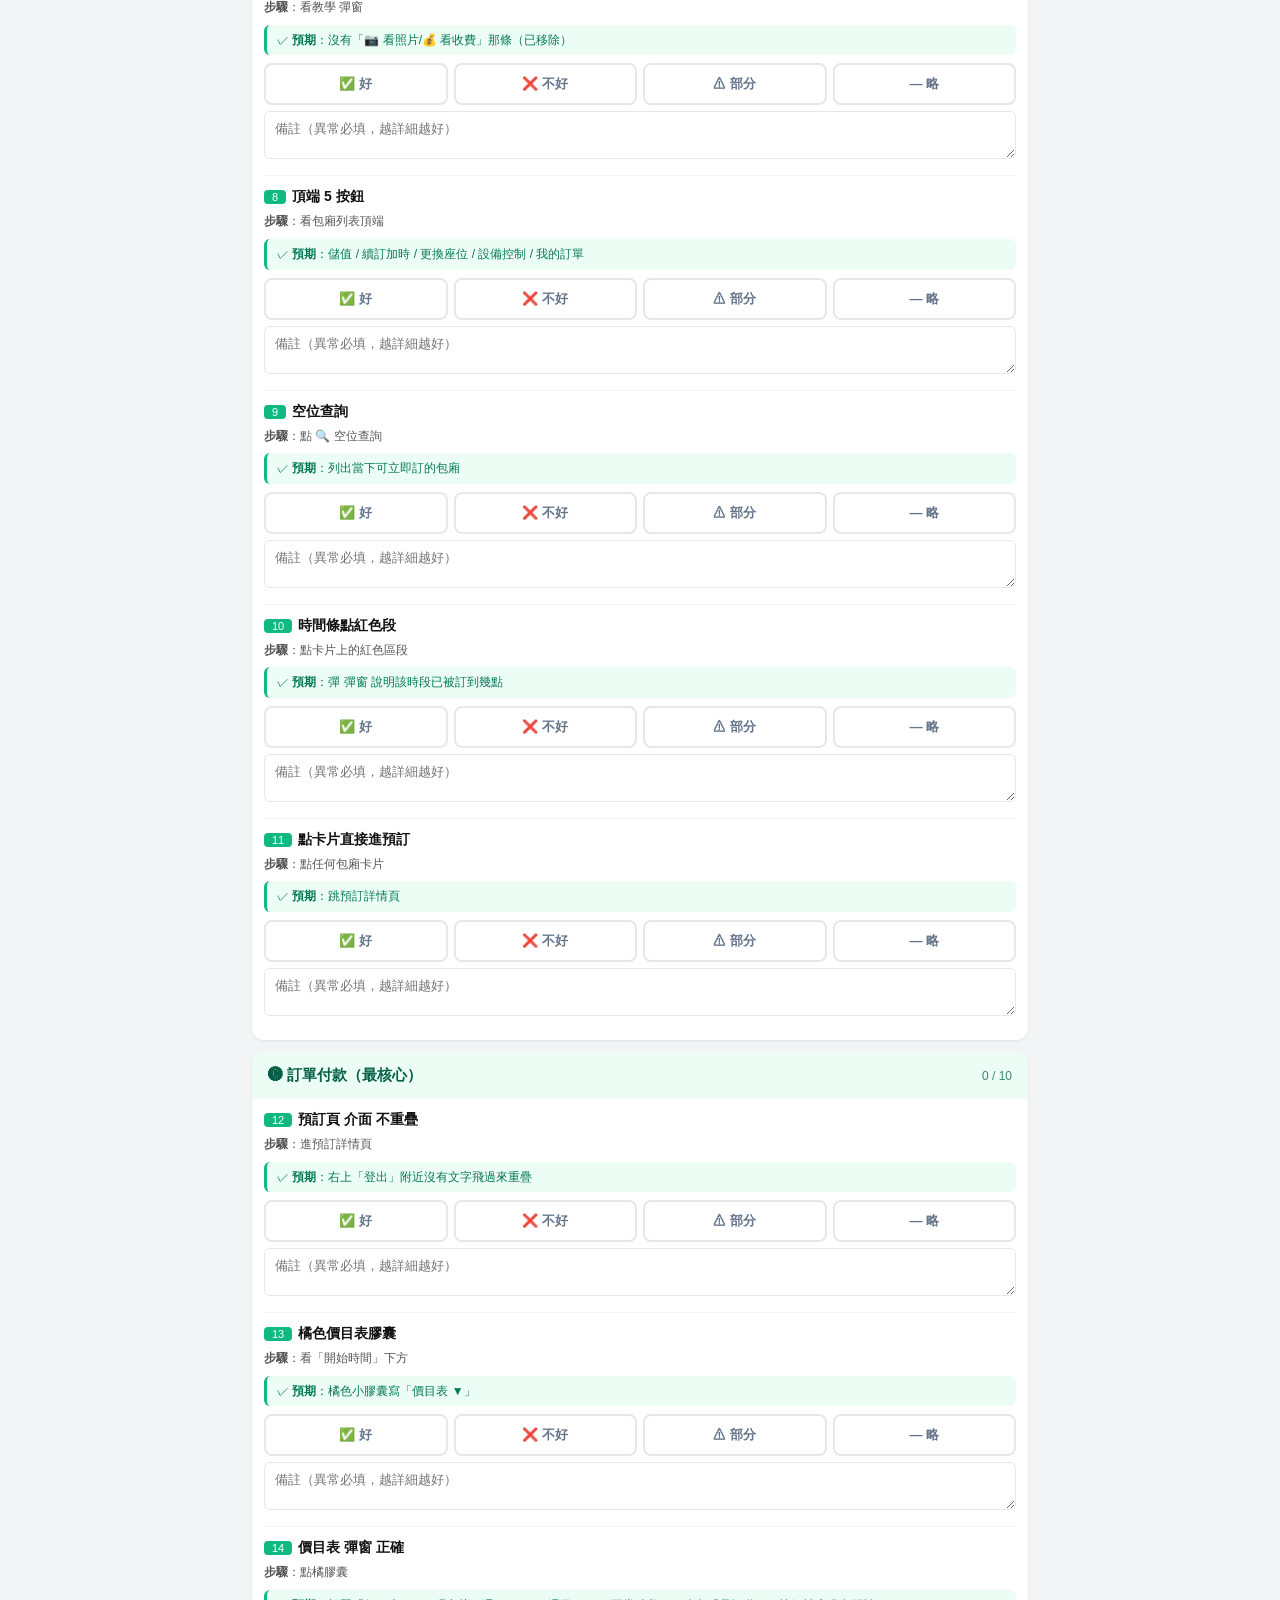
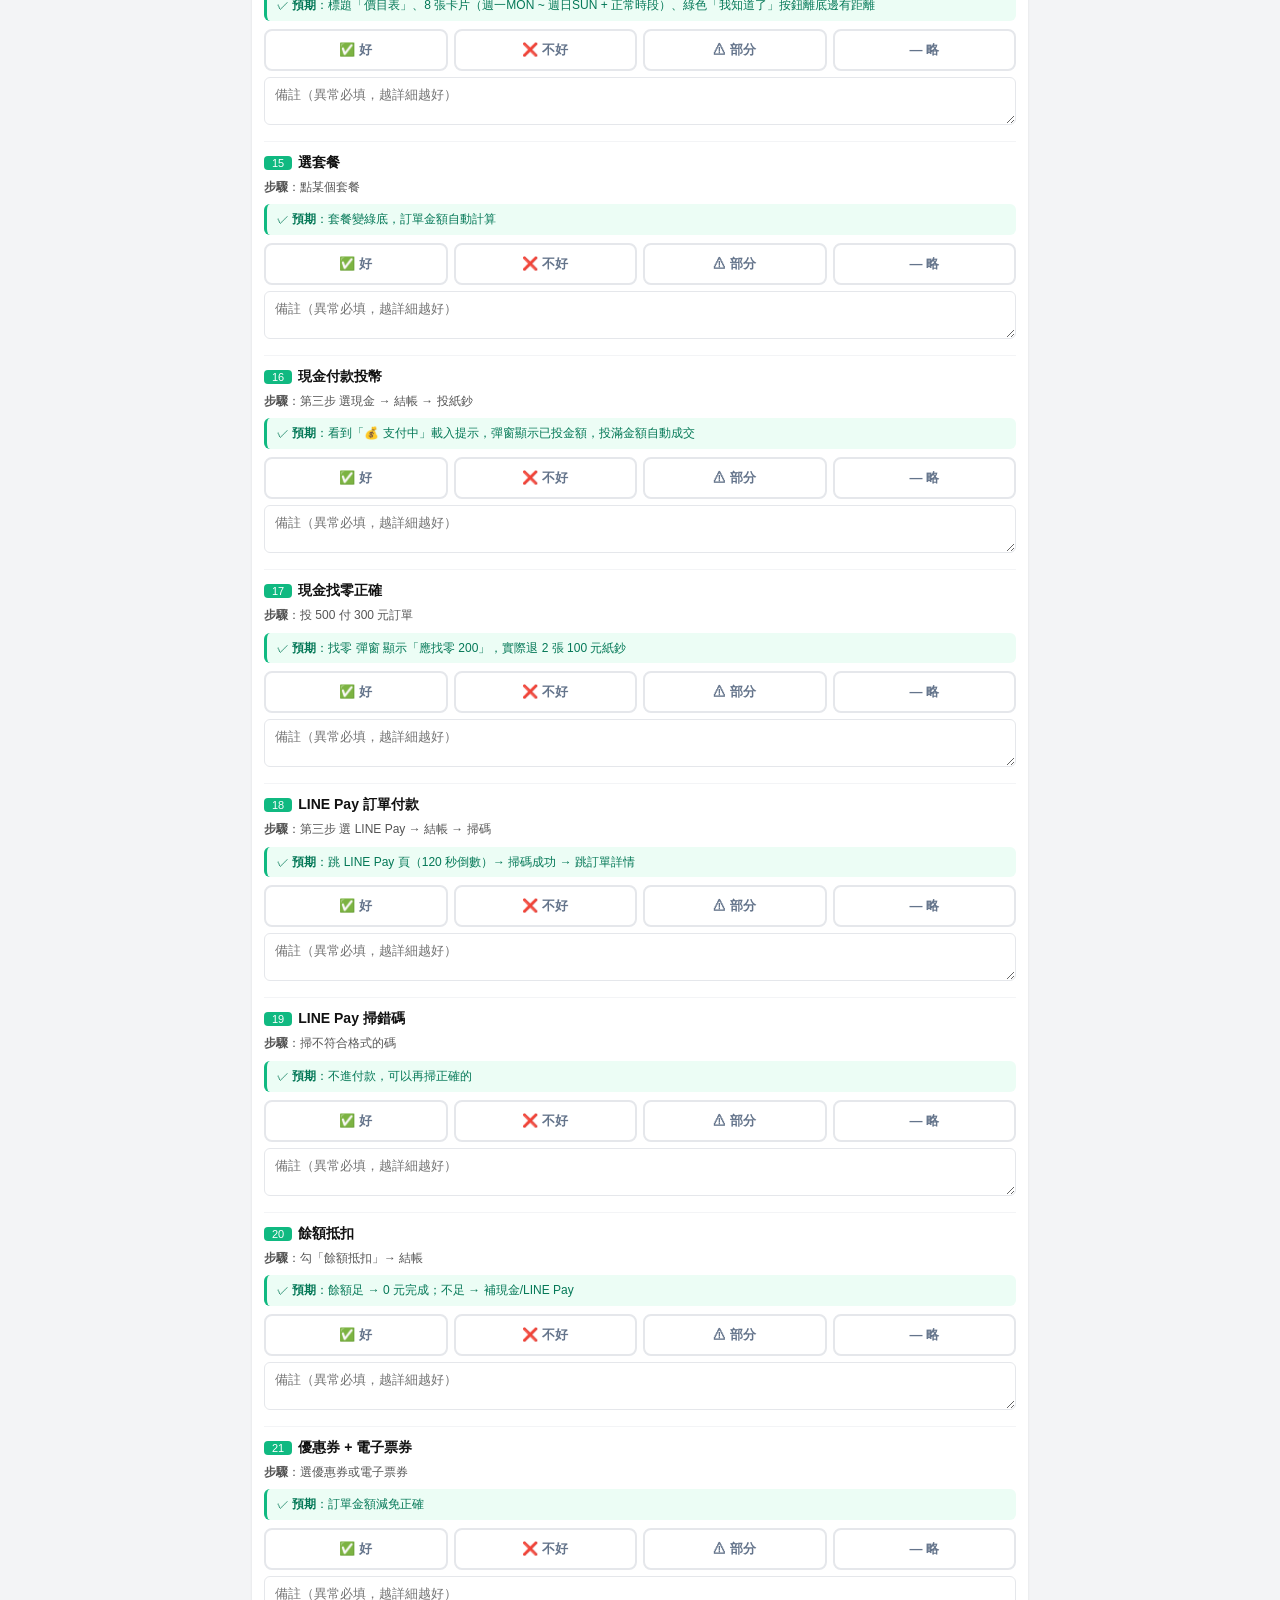
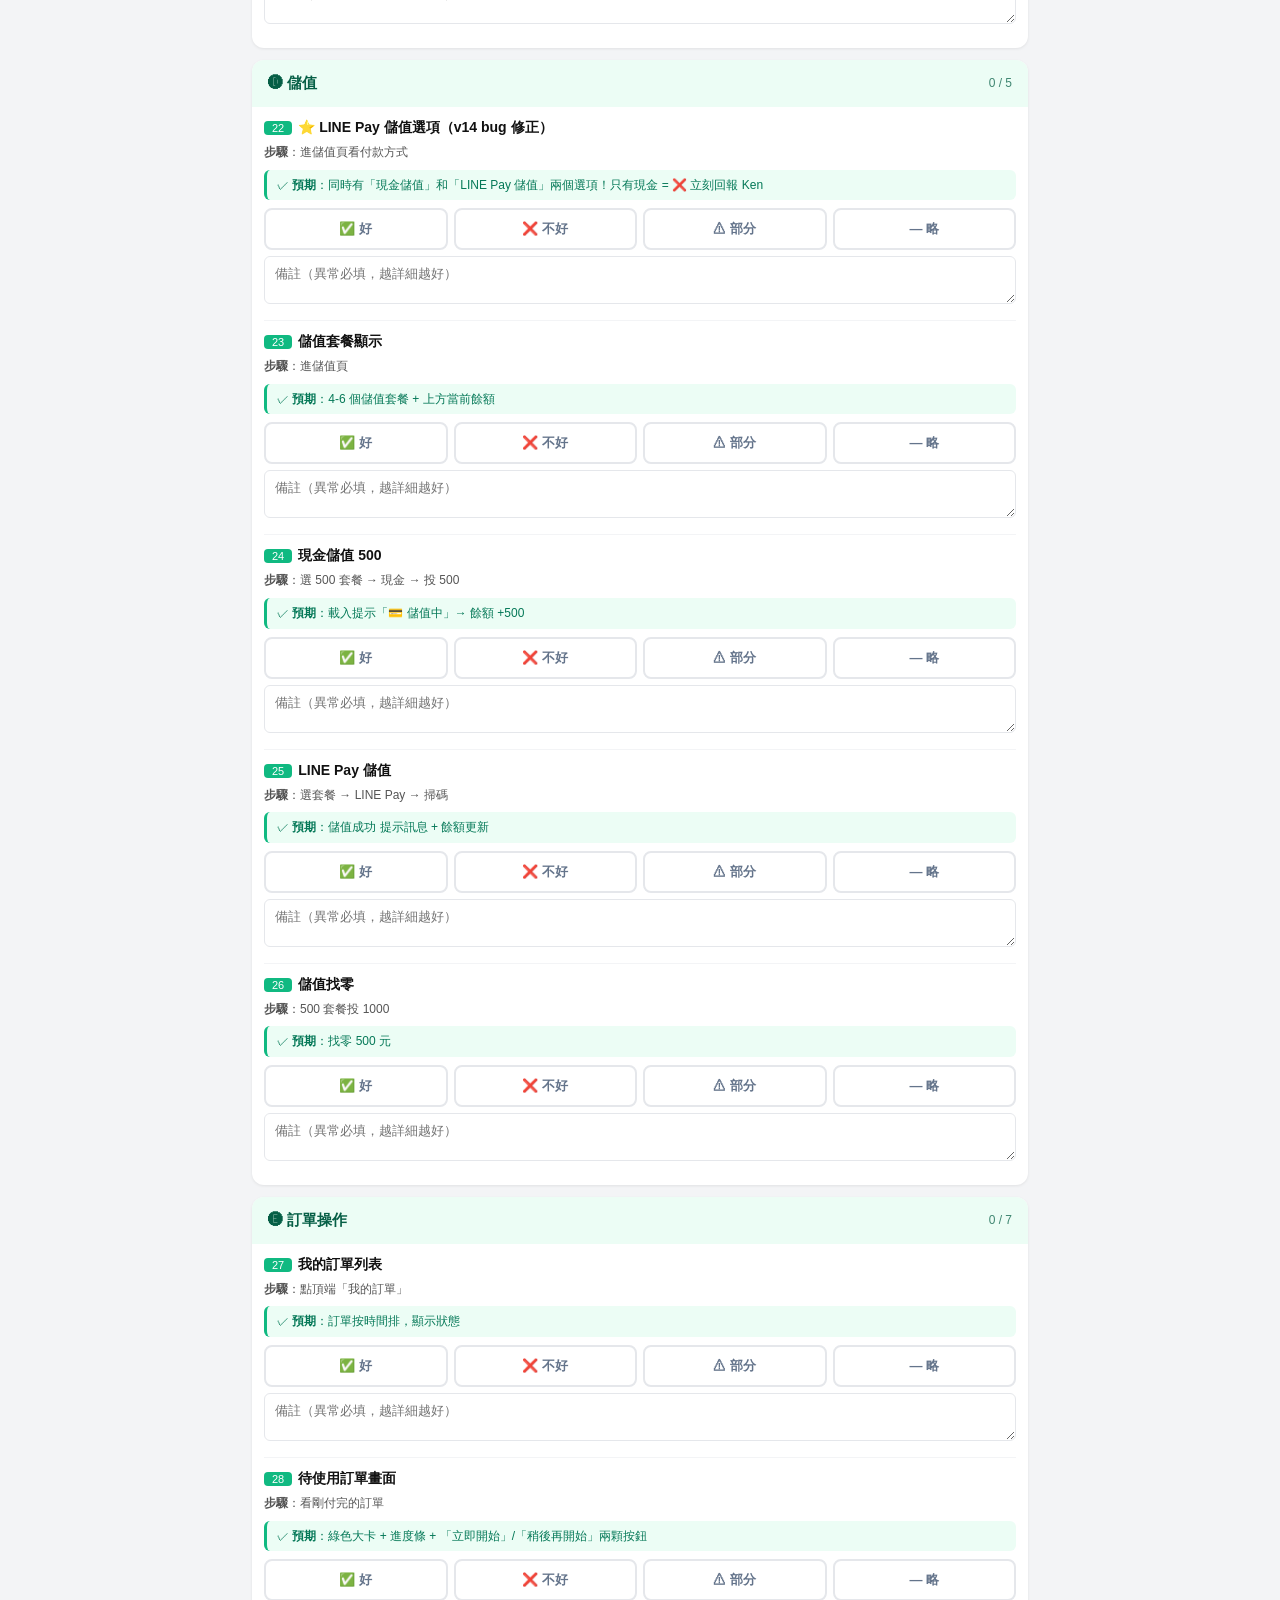
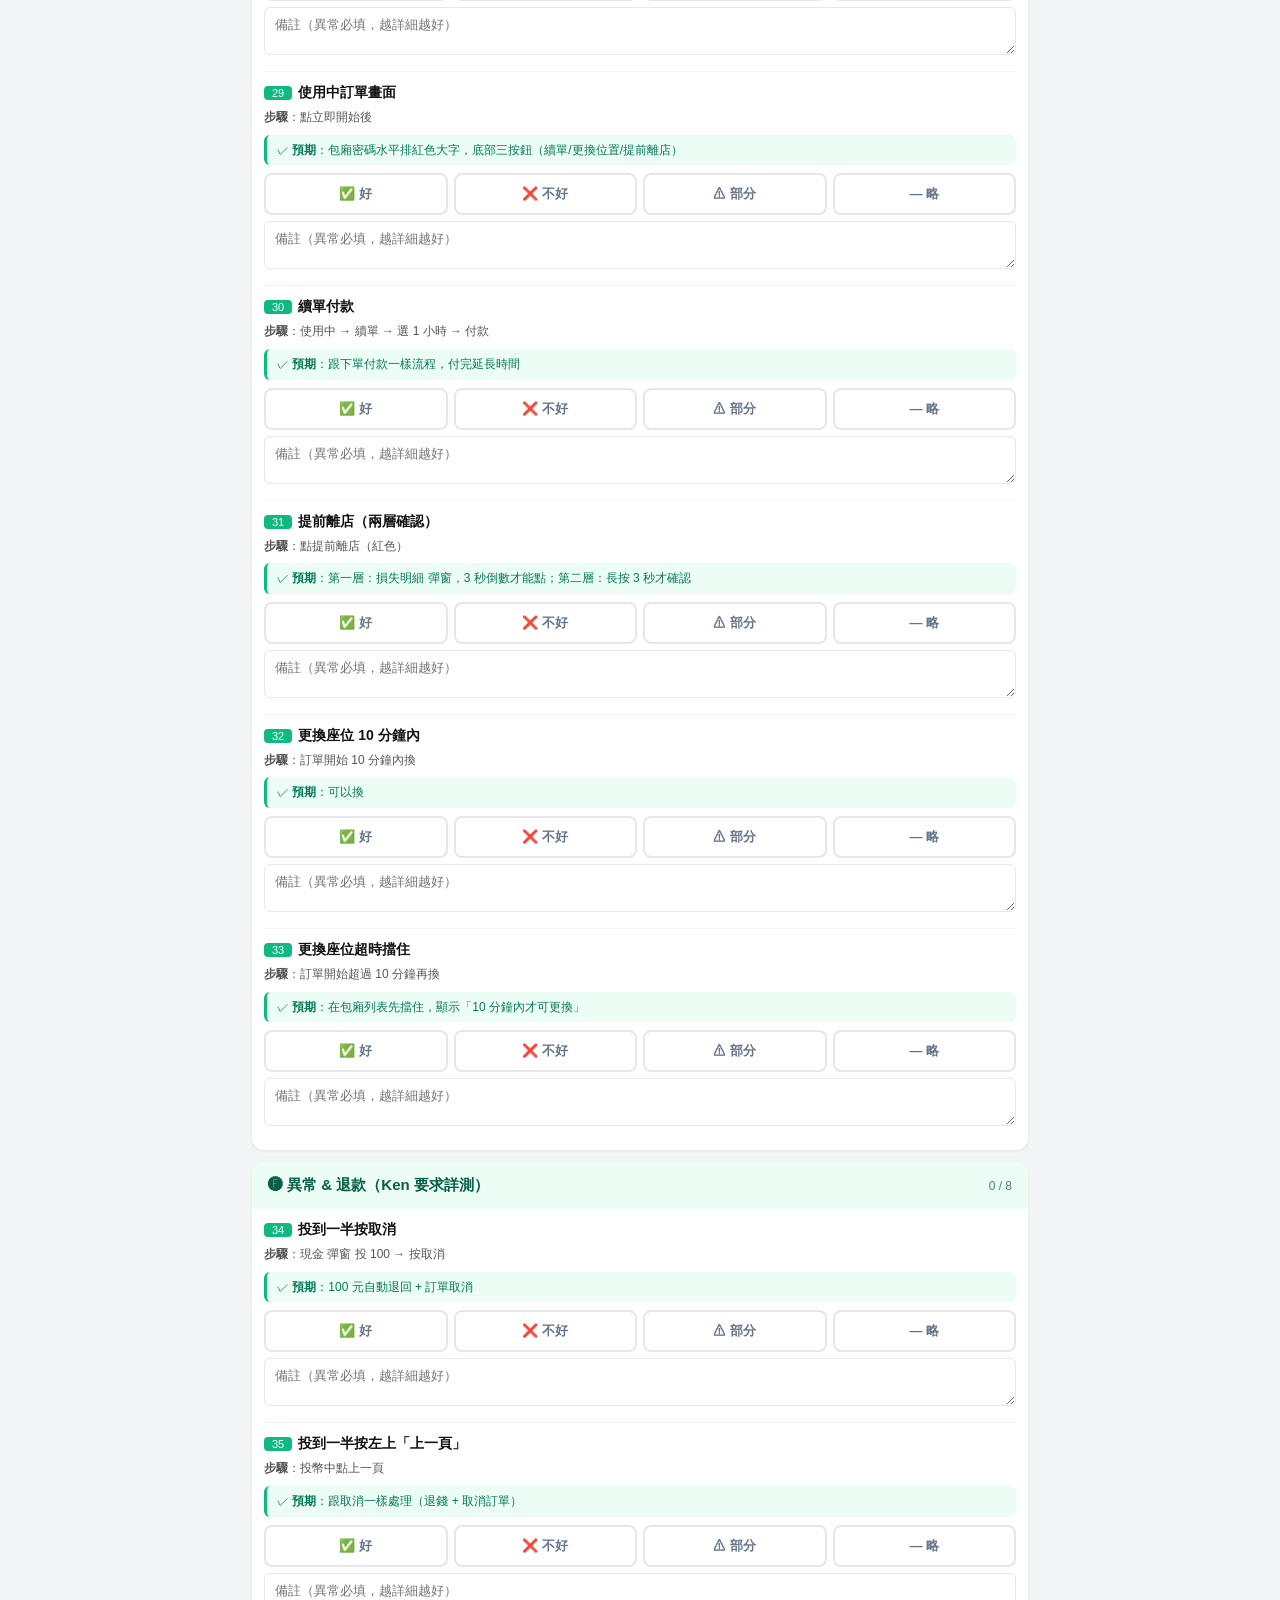
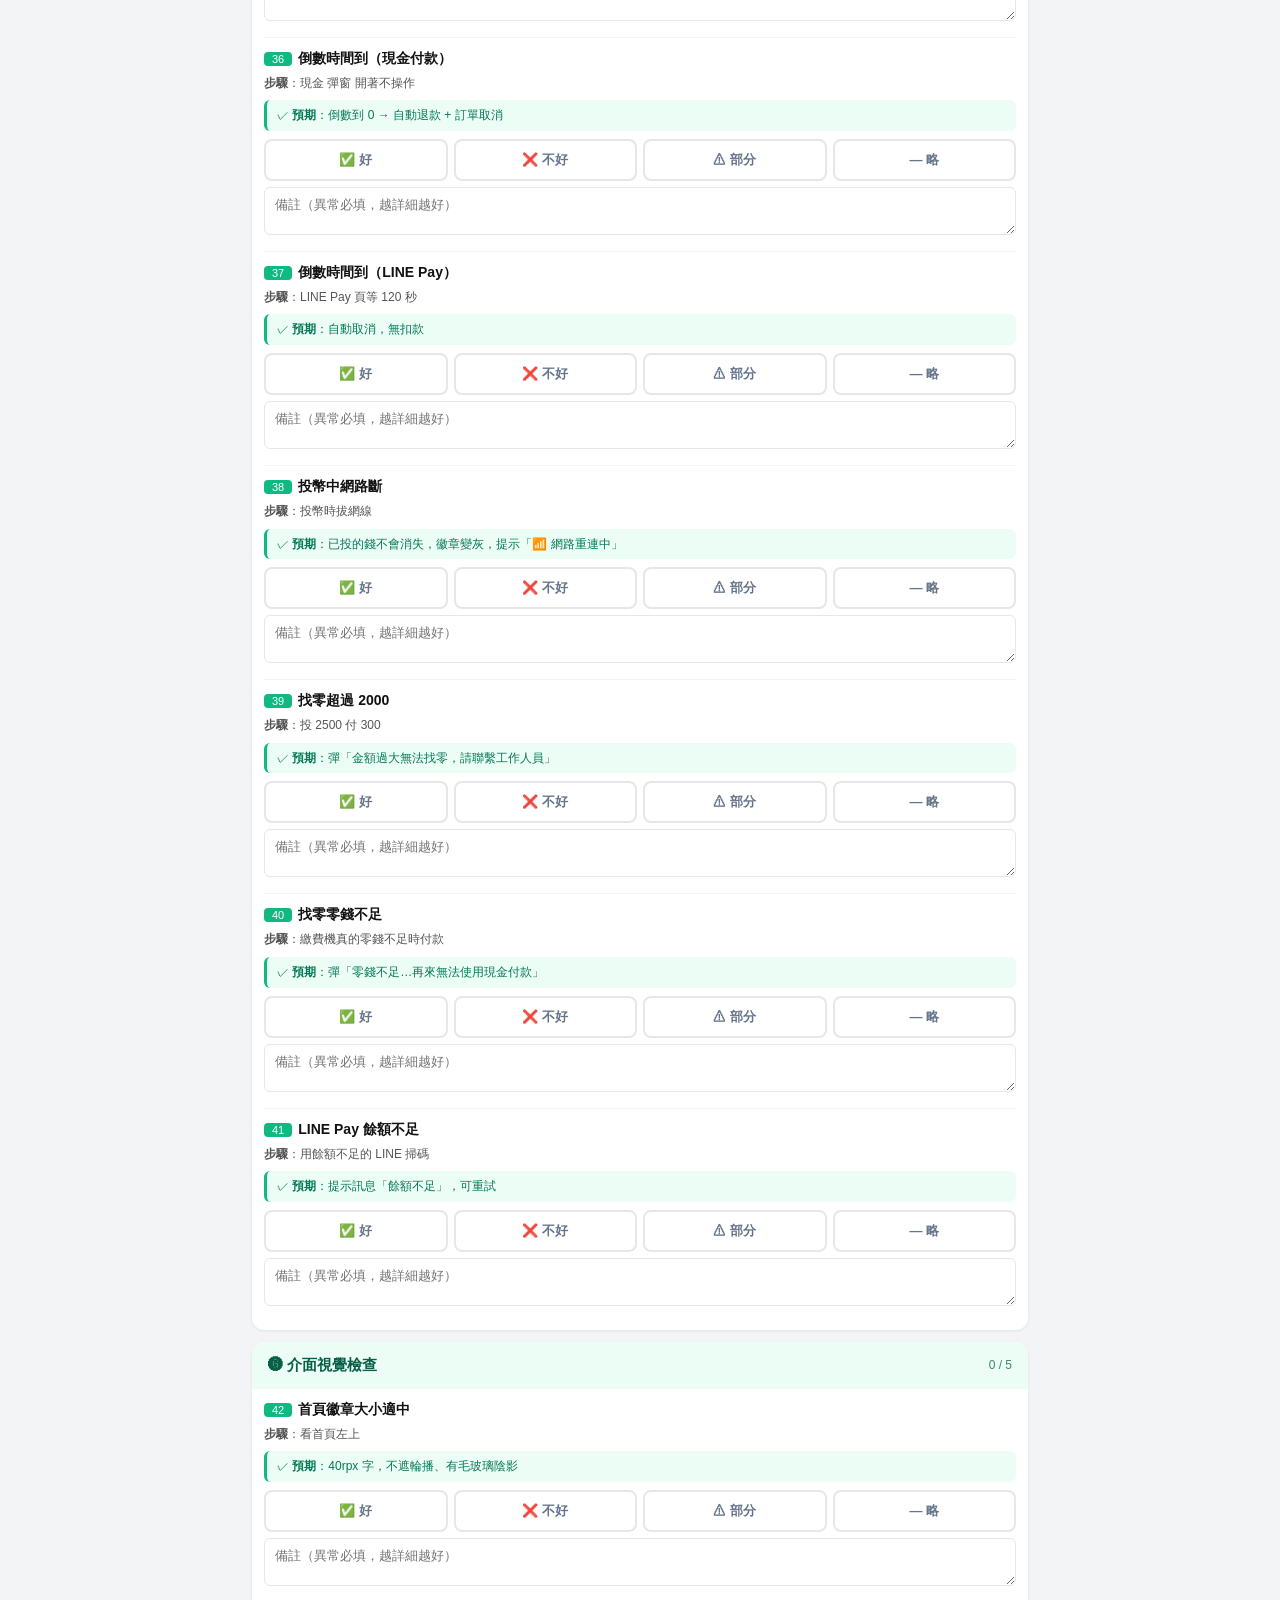
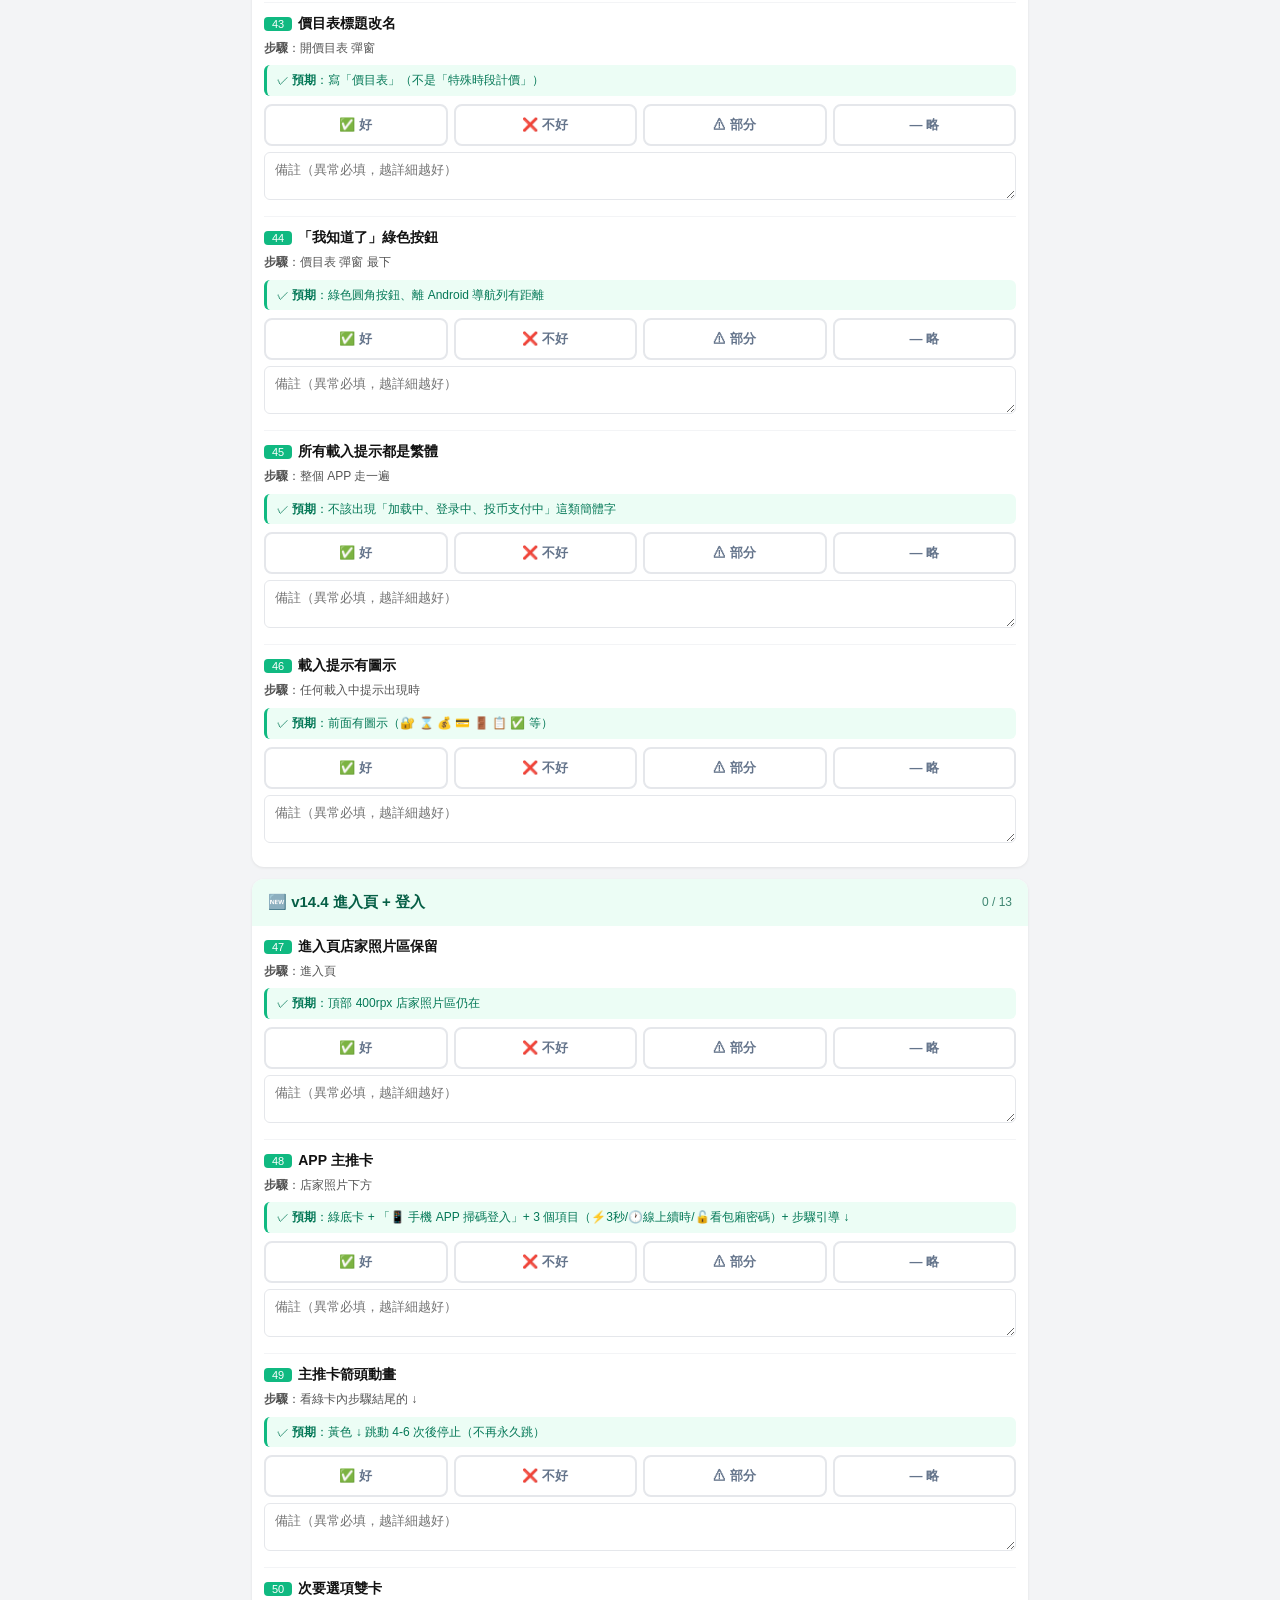
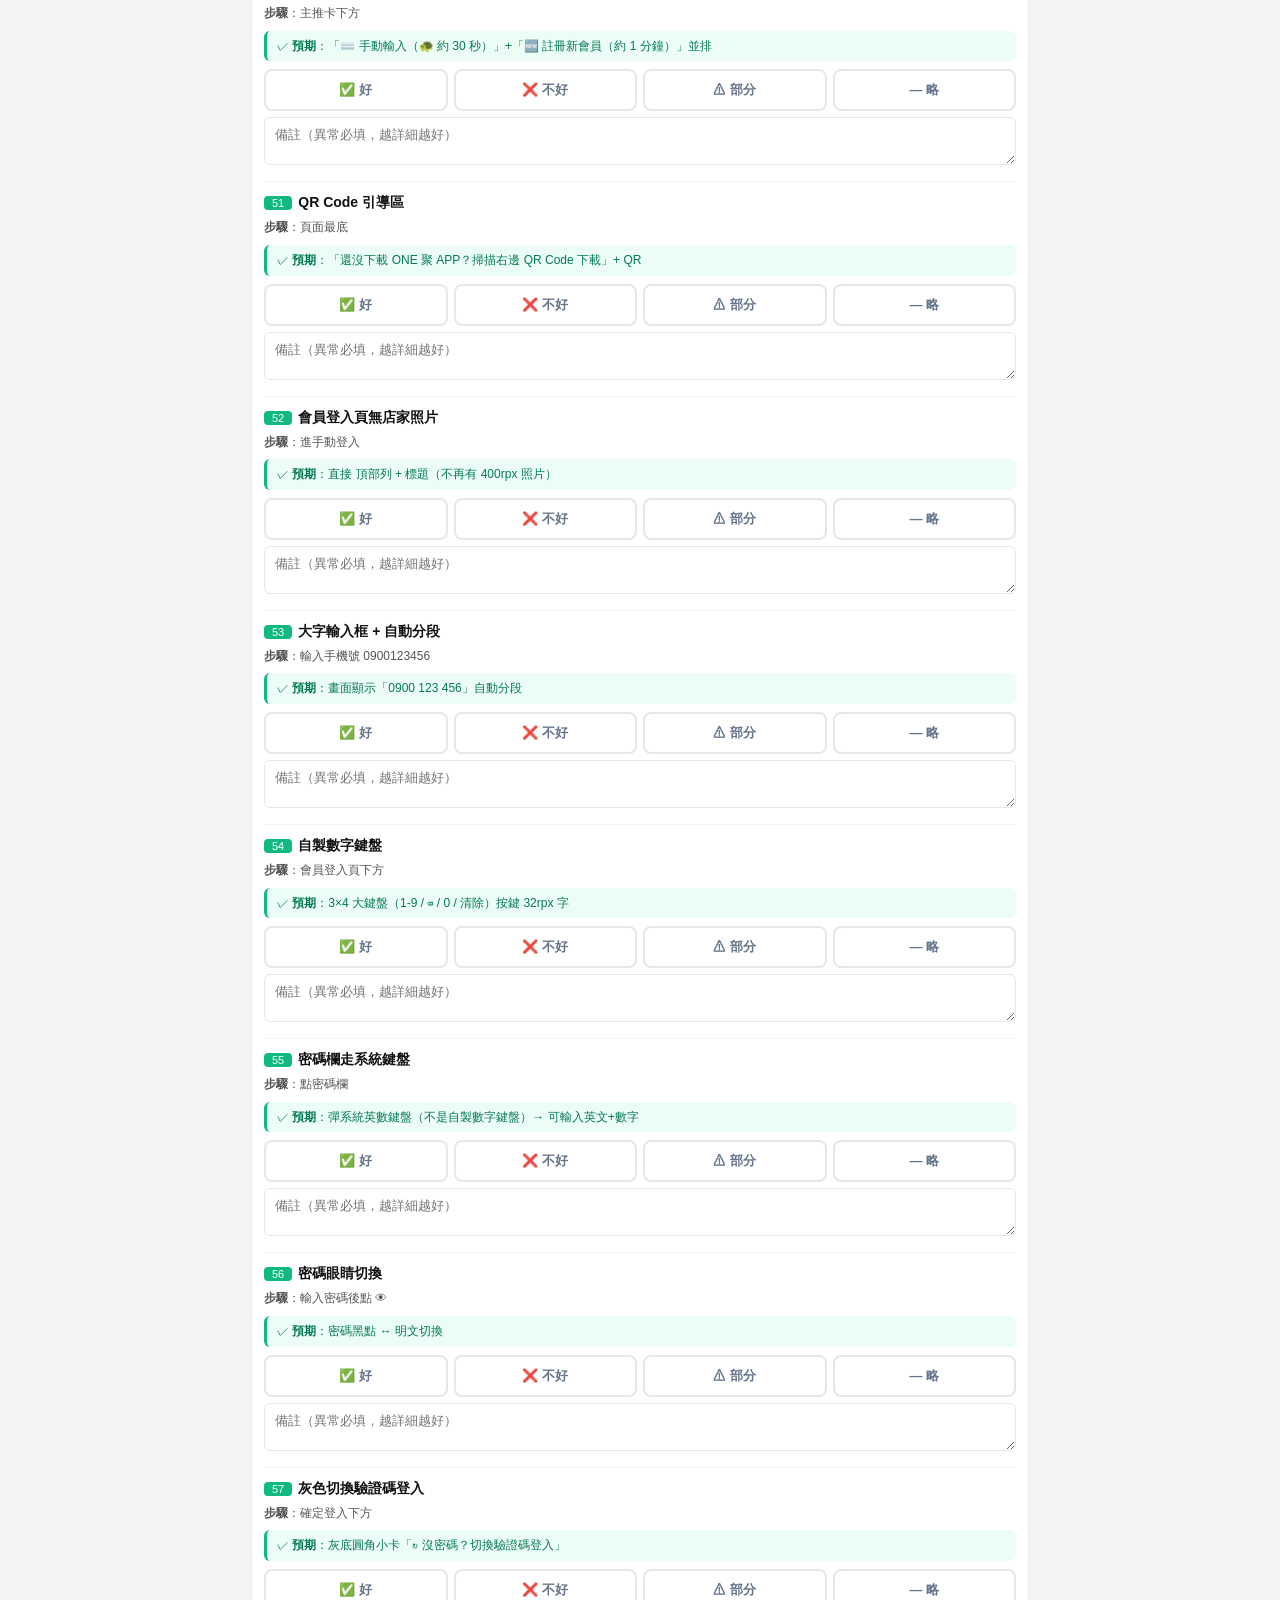
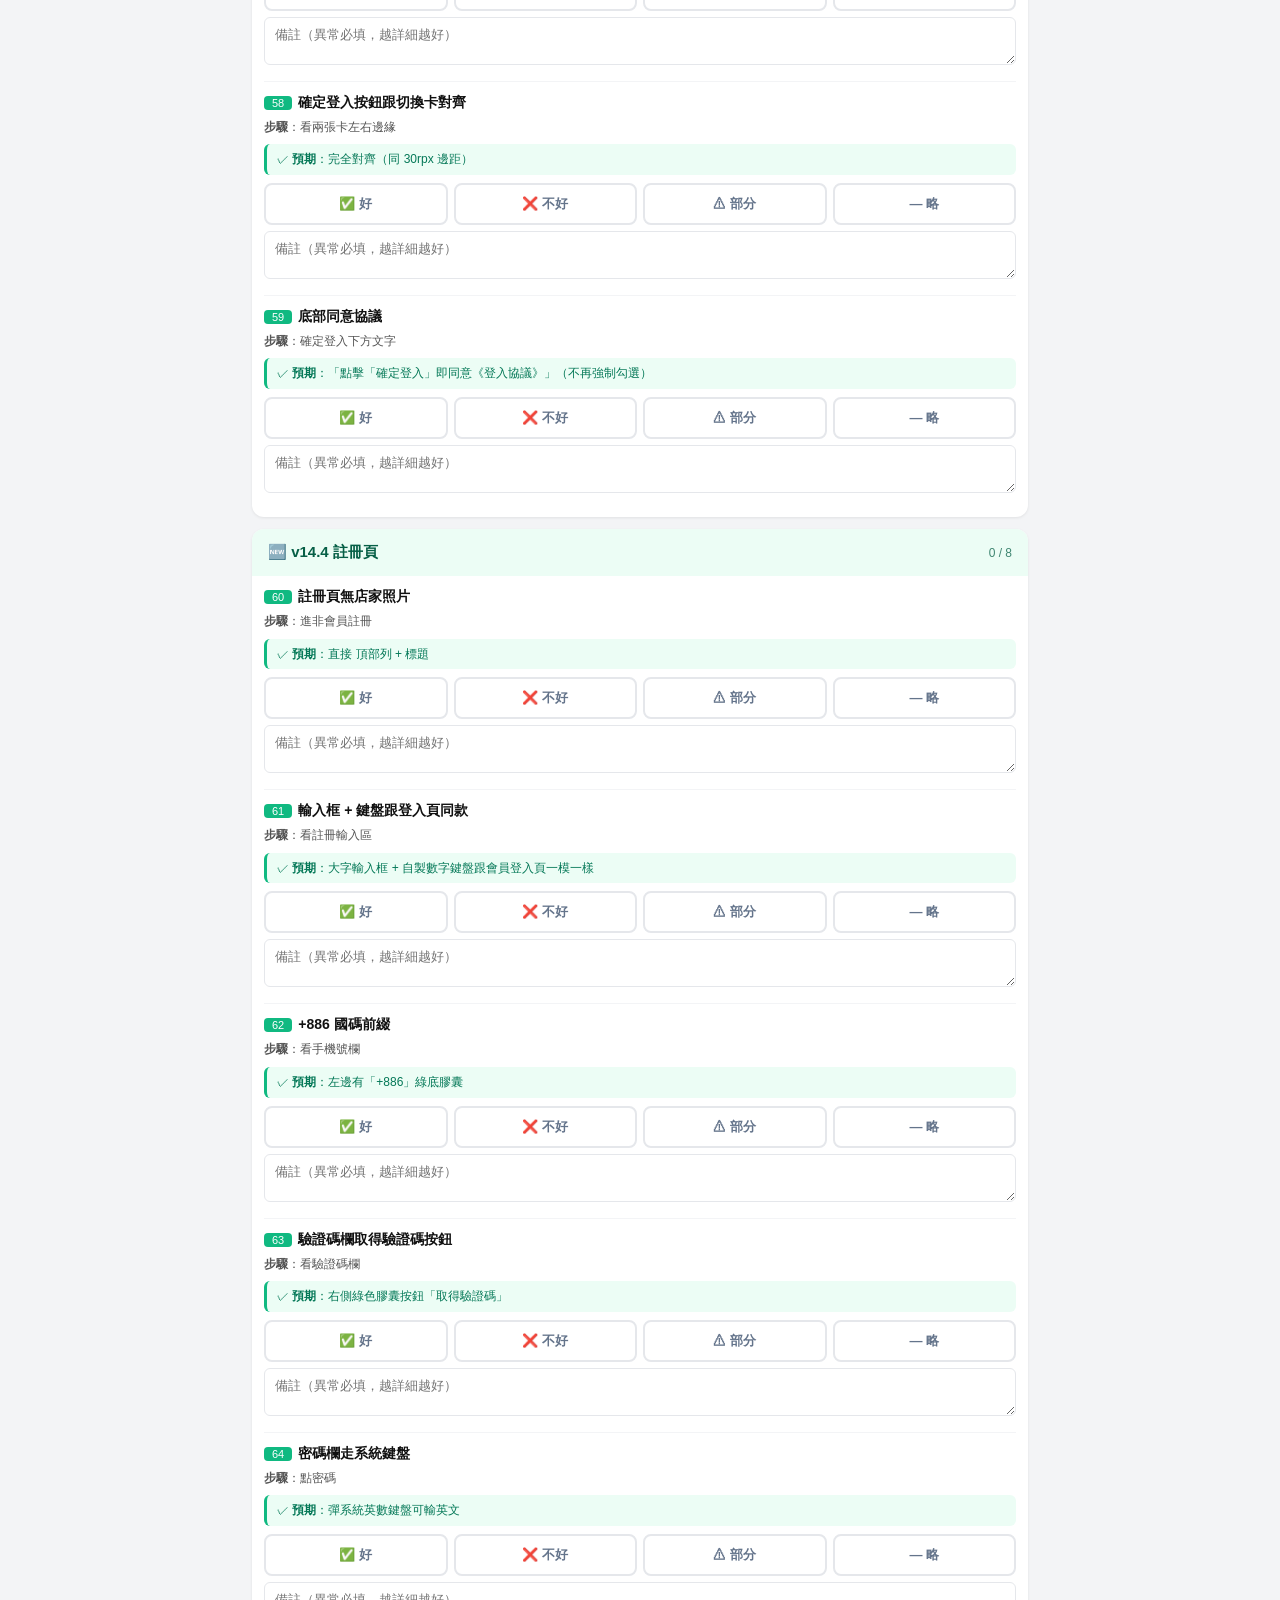
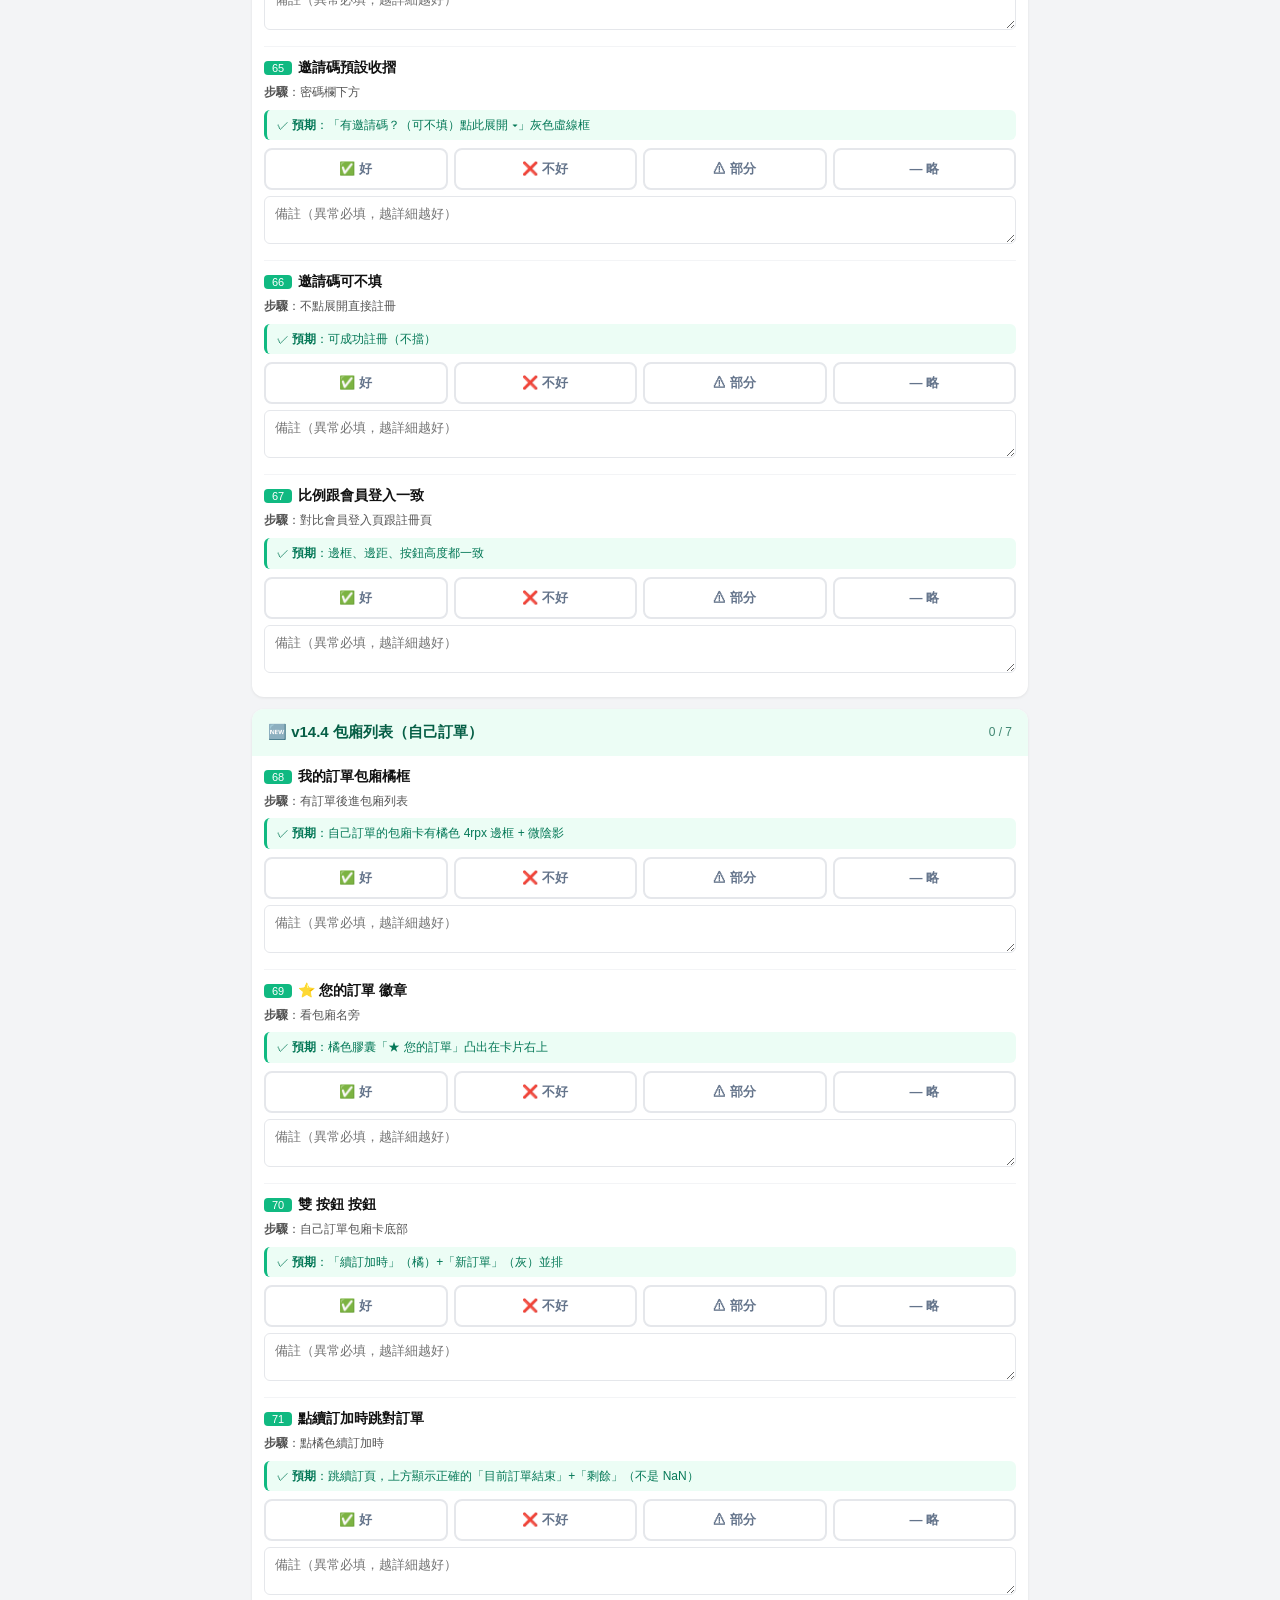
==== commit d6096791: "chore(pay-test): 升級到 v14.5 + 加 28 項新測試 + 中文化英文專有名詞 - 標題/版本徽章/STORAGE_KEY 從 v14.4 → v14.5 - 新增 5 大類 2" ====
--- a/pay-test.html
+++ b/pay-test.html
@@ -3,7 +3,7 @@
 <head>
 <meta charset="UTF-8">
 <meta name="viewport" content="width=device-width, initial-scale=1.0, user-scalable=no">
-<title>繳費機測試表 v14.4</title>
+<title>繳費機測試表 v14.5</title>
 <style>
 * { box-sizing: border-box; margin: 0; padding: 0; -webkit-tap-highlight-color: transparent; }
 html, body { font-family: -apple-system, 'PingFang TC', 'Microsoft JhengHei', sans-serif; background: #f3f4f6; color: #0f172a; }
@@ -163,8 +163,8 @@
 <body>
 
 <header class="top">
-  <h1>📱 繳費機測試表<span class="badge-ver">v14.4</span></h1>
-  <div class="sub">版本：2.0.8-5-v14.4 (20870) · 測試機：192.168.0.36</div>
+  <h1>📱 繳費機測試表<span class="badge-ver">v14.5</span></h1>
+  <div class="sub">版本：2.0.8-5-v14.5 · 測試機：192.168.0.36</div>
   <div class="meta-row">
     <input type="text" id="tester" placeholder="測試員姓名" autocomplete="off">
     <input type="date" id="test-date">
@@ -193,11 +193,11 @@
 </div>
 
 <script>
-const VERSION = 'v14.4';
-const VERSION_FULL = '2.0.8-5-v14.4';
+const VERSION = 'v14.5';
+const VERSION_FULL = '2.0.8-5-v14.5';
 const VERSION_CODE = 20870;
 const API_URL = 'https://www.onegame.tw/api/test_results/submit';
-const STORAGE_KEY = 'pay_test_v14_4_draft';
+const STORAGE_KEY = 'pay_test_v14_5_draft';
 
 // 測試項定義
 const CATEGORIES = [
@@ -208,14 +208,14 @@
       { n: '2', t: '版本號正確', d: '進「關於」頁看版本', e: '顯示 2.0.8-5-v14.4（不是 v14.1 / v14.3）' },
       { n: '3', t: '網路斷 → 灰燈', d: '關 WiFi 5 秒', e: '首頁徽章燈號變灰色' },
       { n: '4', t: '網路回 → 綠燈', d: '開回 WiFi', e: '徽章燈號變回綠色' },
-      { n: '5', t: '登入流程 loading', d: '從頭登入一次', e: '看到「🔐 登入中」繁體字有鎖頭 emoji' },
+      { n: '5', t: '登入流程載入提示', d: '從頭登入一次', e: '看到「🔐 登入中」繁體字有鎖頭圖示' },
     ]
   },
   {
     key: 'predetermine', title: '🅐 選包廂',
     items: [
-      { n: '6', t: '首次彈教學', d: '進包廂列表', e: '彈「📖 如何使用包廂預訂」modal，只有 4 條（看顏色/查時間/直接點/待打掃）' },
-      { n: '7', t: '教學不該有第 5 條', d: '看教學 modal', e: '沒有「📷 看照片/💰 看收費」那條（已移除）' },
+      { n: '6', t: '首次彈教學', d: '進包廂列表', e: '彈「📖 如何使用包廂預訂」彈窗，只有 4 條（看顏色/查時間/直接點/待打掃）' },
+      { n: '7', t: '教學不該有第 5 條', d: '看教學 彈窗', e: '沒有「📷 看照片/💰 看收費」那條（已移除）' },
       { n: '8', t: '頂端 5 按鈕', d: '看包廂列表頂端', e: '儲值 / 續訂加時 / 更換座位 / 設備控制 / 我的訂單' },
       { n: '9', t: '空位查詢', d: '點 🔍 空位查詢', e: '列出當下可立即訂的包廂' },
       { n: '10', t: '時間條點紅色段', d: '點卡片上的紅色區段', e: '彈 彈窗 說明該時段已被訂到幾點' },
@@ -227,9 +227,9 @@
     items: [
       { n: '12', t: '預訂頁 介面 不重疊', d: '進預訂詳情頁', e: '右上「登出」附近沒有文字飛過來重疊' },
       { n: '13', t: '橘色價目表膠囊', d: '看「開始時間」下方', e: '橘色小膠囊寫「價目表 ▼」' },
-      { n: '14', t: '價目表 modal 正確', d: '點橘膠囊', e: '標題「價目表」、8 張卡片（週一MON ~ 週日SUN + 正常時段）、綠色「我知道了」按鈕離底邊有距離' },
+      { n: '14', t: '價目表 彈窗 正確', d: '點橘膠囊', e: '標題「價目表」、8 張卡片（週一MON ~ 週日SUN + 正常時段）、綠色「我知道了」按鈕離底邊有距離' },
       { n: '15', t: '選套餐', d: '點某個套餐', e: '套餐變綠底，訂單金額自動計算' },
-      { n: '16', t: '現金付款投幣', d: '第三步 選現金 → 結帳 → 投紙鈔', e: '看到「💰 支付中」loading，彈窗 顯示已投金額，投滿金額自動成交' },
+      { n: '16', t: '現金付款投幣', d: '第三步 選現金 → 結帳 → 投紙鈔', e: '看到「💰 支付中」載入提示，彈窗顯示已投金額，投滿金額自動成交' },
       { n: '17', t: '現金找零正確', d: '投 500 付 300 元訂單', e: '找零 彈窗 顯示「應找零 200」，實際退 2 張 100 元紙鈔' },
       { n: '18', t: 'LINE Pay 訂單付款', d: '第三步 選 LINE Pay → 結帳 → 掃碼', e: '跳 LINE Pay 頁（120 秒倒數）→ 掃碼成功 → 跳訂單詳情' },
       { n: '19', t: 'LINE Pay 掃錯碼', d: '掃不符合格式的碼', e: '不進付款，可以再掃正確的' },
@@ -242,7 +242,7 @@
     items: [
       { n: '22', t: '⭐ LINE Pay 儲值選項（v14 bug 修正）', d: '進儲值頁看付款方式', e: '同時有「現金儲值」和「LINE Pay 儲值」兩個選項！只有現金 = ❌ 立刻回報 Ken' },
       { n: '23', t: '儲值套餐顯示', d: '進儲值頁', e: '4-6 個儲值套餐 + 上方當前餘額' },
-      { n: '24', t: '現金儲值 500', d: '選 500 套餐 → 現金 → 投 500', e: 'loading「💳 儲值中」→ 餘額 +500' },
+      { n: '24', t: '現金儲值 500', d: '選 500 套餐 → 現金 → 投 500', e: '載入提示「💳 儲值中」→ 餘額 +500' },
       { n: '25', t: 'LINE Pay 儲值', d: '選套餐 → LINE Pay → 掃碼', e: '儲值成功 提示訊息 + 餘額更新' },
       { n: '26', t: '儲值找零', d: '500 套餐投 1000', e: '找零 500 元' },
     ]
@@ -266,7 +266,7 @@
       { n: '35', t: '投到一半按左上「上一頁」', d: '投幣中點上一頁', e: '跟取消一樣處理（退錢 + 取消訂單）' },
       { n: '36', t: '倒數時間到（現金付款）', d: '現金 彈窗 開著不操作', e: '倒數到 0 → 自動退款 + 訂單取消' },
       { n: '37', t: '倒數時間到（LINE Pay）', d: 'LINE Pay 頁等 120 秒', e: '自動取消，無扣款' },
-      { n: '38', t: '投幣中網路斷', d: '投幣時拔網線', e: '已投的錢不會消失，徽章變灰，loading「📶 網路重連中」' },
+      { n: '38', t: '投幣中網路斷', d: '投幣時拔網線', e: '已投的錢不會消失，徽章變灰，提示「📶 網路重連中」' },
       { n: '39', t: '找零超過 2000', d: '投 2500 付 300', e: '彈「金額過大無法找零，請聯繫工作人員」' },
       { n: '40', t: '找零零錢不足', d: '繳費機真的零錢不足時付款', e: '彈「零錢不足…再來無法使用現金付款」' },
       { n: '41', t: 'LINE Pay 餘額不足', d: '用餘額不足的 LINE 掃碼', e: '提示訊息「餘額不足」，可重試' },
@@ -276,52 +276,52 @@
     key: 'ui', title: '🅖 介面視覺檢查',
     items: [
       { n: '42', t: '首頁徽章大小適中', d: '看首頁左上', e: '40rpx 字，不遮輪播、有毛玻璃陰影' },
-      { n: '43', t: '價目表標題改名', d: '開價目表 modal', e: '寫「價目表」（不是「特殊時段計價」）' },
-      { n: '44', t: '「我知道了」綠色按鈕', d: '價目表 modal 最下', e: '綠色圓角按鈕、離 Android 導航列有距離' },
-      { n: '45', t: '所有 loading 都是繁體', d: '整個 APP 走一遍', e: '不該出現「加载中、登录中、投币支付中」這類簡體字' },
-      { n: '46', t: 'loading 有 emoji', d: '任何 loading 出現時', e: '前面有 emoji（🔐 ⌛ 💰 💳 🚪 📋 ✅ 等）' },
+      { n: '43', t: '價目表標題改名', d: '開價目表 彈窗', e: '寫「價目表」（不是「特殊時段計價」）' },
+      { n: '44', t: '「我知道了」綠色按鈕', d: '價目表 彈窗 最下', e: '綠色圓角按鈕、離 Android 導航列有距離' },
+      { n: '45', t: '所有載入提示都是繁體', d: '整個 APP 走一遍', e: '不該出現「加载中、登录中、投币支付中」這類簡體字' },
+      { n: '46', t: '載入提示有圖示', d: '任何載入中提示出現時', e: '前面有圖示（🔐 ⌛ 💰 💳 🚪 📋 ✅ 等）' },
     ]
   },
   // ==================== v14.4 新增測試 ====================
   {
     key: 'v14_4_login', title: '🆕 v14.4 進入頁 + 登入',
     items: [
-      { n: '47', t: '進入頁店家照片區保留', d: '進 loginMethod', e: '頂部 400rpx 店家照片區仍在' },
-      { n: '48', t: 'APP 主推卡', d: '店家照片下方', e: '綠底卡 + 「📱 手機 APP 掃碼登入」+ 3 個 bullet（⚡3秒/🕐線上續時/🔓看包廂密碼）+ 步驟引導 ↓' },
+      { n: '47', t: '進入頁店家照片區保留', d: '進入頁', e: '頂部 400rpx 店家照片區仍在' },
+      { n: '48', t: 'APP 主推卡', d: '店家照片下方', e: '綠底卡 + 「📱 手機 APP 掃碼登入」+ 3 個項目（⚡3秒/🕐線上續時/🔓看包廂密碼）+ 步驟引導 ↓' },
       { n: '49', t: '主推卡箭頭動畫', d: '看綠卡內步驟結尾的 ↓', e: '黃色 ↓ 跳動 4-6 次後停止（不再永久跳）' },
       { n: '50', t: '次要選項雙卡', d: '主推卡下方', e: '「⌨️ 手動輸入（🐢 約 30 秒）」+「🆕 註冊新會員（約 1 分鐘）」並排' },
       { n: '51', t: 'QR Code 引導區', d: '頁面最底', e: '「還沒下載 ONE 聚 APP？掃描右邊 QR Code 下載」+ QR' },
       { n: '52', t: '會員登入頁無店家照片', d: '進手動登入', e: '直接 頂部列 + 標題（不再有 400rpx 照片）' },
       { n: '53', t: '大字輸入框 + 自動分段', d: '輸入手機號 0900123456', e: '畫面顯示「0900 123 456」自動分段' },
       { n: '54', t: '自製數字鍵盤', d: '會員登入頁下方', e: '3×4 大鍵盤（1-9 / ⌫ / 0 / 清除）按鍵 32rpx 字' },
-      { n: '55', t: '密碼欄走系統 IME', d: '點密碼欄', e: '彈系統英數鍵盤（不是自製數字鍵盤）→ 可輸入英文+數字' },
-      { n: '56', t: '密碼眼睛 toggle', d: '輸入密碼後點 👁', e: '密碼黑點 ↔ 明文切換' },
+      { n: '55', t: '密碼欄走系統鍵盤', d: '點密碼欄', e: '彈系統英數鍵盤（不是自製數字鍵盤）→ 可輸入英文+數字' },
+      { n: '56', t: '密碼眼睛切換', d: '輸入密碼後點 👁', e: '密碼黑點 ↔ 明文切換' },
       { n: '57', t: '灰色切換驗證碼登入', d: '確定登入下方', e: '灰底圓角小卡「↻ 沒密碼？切換驗證碼登入」' },
-      { n: '58', t: '確定登入按鈕跟切換卡對齊', d: '看兩張卡左右邊緣', e: '完全對齊（同 30rpx margin）' },
-      { n: '59', t: 'footer 同意協議', d: '確定登入下方文字', e: '「點擊「確定登入」即同意《登入協議》」（不再強制勾選）' },
+      { n: '58', t: '確定登入按鈕跟切換卡對齊', d: '看兩張卡左右邊緣', e: '完全對齊（同 30rpx 邊距）' },
+      { n: '59', t: '底部同意協議', d: '確定登入下方文字', e: '「點擊「確定登入」即同意《登入協議》」（不再強制勾選）' },
     ]
   },
   {
     key: 'v14_4_register', title: '🆕 v14.4 註冊頁',
     items: [
       { n: '60', t: '註冊頁無店家照片', d: '進非會員註冊', e: '直接 頂部列 + 標題' },
-      { n: '61', t: '輸入框 + 鍵盤跟登入頁同款', d: '看註冊輸入區', e: 'big-input 大字輸入 + 自製數字鍵盤跟 menu.vue 一模一樣' },
+      { n: '61', t: '輸入框 + 鍵盤跟登入頁同款', d: '看註冊輸入區', e: '大字輸入框 + 自製數字鍵盤跟會員登入頁一模一樣' },
       { n: '62', t: '+886 國碼前綴', d: '看手機號欄', e: '左邊有「+886」綠底膠囊' },
-      { n: '63', t: '驗證碼欄取得驗證碼按鈕', d: '看驗證碼欄', e: '右側綠色 pill「取得驗證碼」' },
-      { n: '64', t: '密碼欄走系統 IME', d: '點密碼', e: '彈系統英數鍵盤可輸英文' },
+      { n: '63', t: '驗證碼欄取得驗證碼按鈕', d: '看驗證碼欄', e: '右側綠色膠囊按鈕「取得驗證碼」' },
+      { n: '64', t: '密碼欄走系統鍵盤', d: '點密碼', e: '彈系統英數鍵盤可輸英文' },
       { n: '65', t: '邀請碼預設收摺', d: '密碼欄下方', e: '「有邀請碼？（可不填）點此展開 ▾」灰色虛線框' },
       { n: '66', t: '邀請碼可不填', d: '不點展開直接註冊', e: '可成功註冊（不擋）' },
-      { n: '67', t: '比例跟會員登入一致', d: '對比 menu vs register 兩頁', e: '邊框、padding、按鈕高度都一致' },
+      { n: '67', t: '比例跟會員登入一致', d: '對比會員登入頁跟註冊頁', e: '邊框、邊距、按鈕高度都一致' },
     ]
   },
   {
     key: 'v14_4_room_list', title: '🆕 v14.4 包廂列表（自己訂單）',
     items: [
       { n: '68', t: '我的訂單包廂橘框', d: '有訂單後進包廂列表', e: '自己訂單的包廂卡有橘色 4rpx 邊框 + 微陰影' },
-      { n: '69', t: '⭐ 您的訂單 徽章', d: '看包廂名旁', e: '橘色 pill「★ 您的訂單」凸出在卡片右上' },
+      { n: '69', t: '⭐ 您的訂單 徽章', d: '看包廂名旁', e: '橘色膠囊「★ 您的訂單」凸出在卡片右上' },
       { n: '70', t: '雙 按鈕 按鈕', d: '自己訂單包廂卡底部', e: '「續訂加時」（橘）+「新訂單」（灰）並排' },
-      { n: '71', t: '點續訂加時跳對訂單', d: '點橘色續訂加時', e: '跳 extend_order，上方顯示正確的「目前訂單結束」+「剩餘」（不是 NaN）' },
-      { n: '72', t: '點新訂單跳預訂頁', d: '點灰色新訂單', e: '跳 detail.vue 可選其他日期（不是續訂）' },
+      { n: '71', t: '點續訂加時跳對訂單', d: '點橘色續訂加時', e: '跳續訂頁，上方顯示正確的「目前訂單結束」+「剩餘」（不是 NaN）' },
+      { n: '72', t: '點新訂單跳預訂頁', d: '點灰色新訂單', e: '跳預訂詳情頁可選其他日期（不是續訂）' },
       { n: '73', t: '多包廂同帳號', d: '同帳號開 2-3 個包廂', e: '所有自己訂單的包廂都會有橘框 + 徽章 + 雙 按鈕' },
       { n: '74', t: '他人/閒置包廂單按鈕', d: '看別人訂的或空閒包廂', e: '只有「立即預訂」單顆綠色按鈕（無橘框、無 徽章）' },
     ]
@@ -333,8 +333,8 @@
       { n: '76', t: '日期 + 時間同行卡片', d: '第一步區', e: '[📅 日期] [🕐 時間] 兩格並排卡片' },
       { n: '77', t: '自訂時長 + 訂單金額同行', d: '第二步區', e: '[自訂時長] [訂單金額 詳情▾] 兩格並排' },
       { n: '78', t: '電子票券在 第二步', d: '看第二步最下', e: '「🎫 電子票券：點選使用（X 張可用）」獨立一行（不再在 第三步）' },
-      { n: '79', t: '票券選中橘色橫幅', d: '點電子票券選一張', e: '彈橘色橫幅「✓ 使用電子票券中（X 小時）」+ 套餐 ul 灰化（仍可點切換）' },
-      { n: '80', t: '票券選中自訂時長提示', d: '套用票券後看自訂時長 cell', e: '顯示「使用電子票券中」灰字' },
+      { n: '79', t: '票券選中橘色橫幅', d: '點電子票券選一張', e: '彈橘色橫幅「✓ 使用電子票券中（X 小時）」+ 套餐選項列表灰化（仍可點切換）' },
+      { n: '80', t: '票券選中自訂時長提示', d: '套用票券後看自訂時長欄位', e: '顯示「使用電子票券中」灰字' },
       { n: '81', t: '電子票券 + 優惠券順序', d: '看 第三步 第一行', e: '「電子票券」在前（左），「優惠券」在後（右）' },
       { n: '82', t: '選完票券自動關 彈窗', d: '點某張電子票券', e: '彈窗 自動關閉（不用點空白）' },
       { n: '83', t: '優惠券 + 餘額同排（折抵類）', d: '看 第三步 開頭', e: '[🎟️ 優惠券] [💰 餘額抵扣 $XX] 同一排（不再是 3 卡並排）' },
@@ -342,15 +342,15 @@
       { n: '85', t: '付款方式 LINE Pay + 現金', d: '看 第三步 下方', e: '兩格並排（餘額已搬到上面），不再是 3 格' },
       { n: '86', t: '付款方式整塊可點', d: '點 LINE Pay 卡任意位置', e: '整張卡都會選中（不只圓圈）' },
       { n: '87', t: '機台零錢不足現金消失', d: '機台零錢狀態=不足時', e: '現金卡自動消失，剩 LINE Pay 一張' },
-      { n: '88', t: '勾餘額抵扣可切回 LINE Pay', d: '勾餘額後點 LINE Pay', e: '能切換（不再 disabled 鎖死）→ 自動取消餘額勾選' },
+      { n: '88', t: '勾餘額抵扣可切回 LINE Pay', d: '勾餘額後點 LINE Pay', e: '能切換（不再灰色鎖死）→ 自動取消餘額勾選' },
       { n: '89', t: '餘額足夠付清付款區隱藏', d: '餘額 > 訂單金額時勾抵扣', e: 'LINE Pay/現金 整列消失（無需選付款方式）' },
-      { n: '90', t: '推薦時間後可改 timeText', d: '時段衝突時點「改 X:XX 開始」', e: '上方時間欄不被鎖死（仍可重新點開 picker 改）' },
-      { n: '91', t: '結帳按鈕未選方案 disabled', d: '進預訂頁不選任何方案', e: '結帳按鈕變灰寫「請先選擇時長或電子票券」' },
+      { n: '90', t: '推薦時間後可改開始時間', d: '時段衝突時點「改 X:XX 開始」', e: '上方時間欄不被鎖死（仍可重新點開時間選擇器修改）' },
+      { n: '91', t: '結帳按鈕未選方案會變灰', d: '進預訂頁不選任何方案', e: '結帳按鈕變灰寫「請先選擇時長或電子票券」' },
       { n: '92', t: '結帳按鈕劃線原價', d: '套用優惠券或會員折扣後', e: '結帳按鈕顯示「結帳 · $650 $550」（劃線原價 + 實付）' },
       { n: '93', t: '不再出現 $NaN', d: '剛進頁未選方案', e: '訂單金額 / 結帳按鈕都顯示 $0（不是 NaN）' },
       { n: '94', t: '餘額未啟用結帳前提示', d: '有餘額但沒勾抵扣按結帳', e: '彈 彈窗「💰 您有可用餘額...啟用後可省 $XX」雙按鈕' },
-      { n: '95', t: '「手動輸入時長」改名', d: '看自訂時長 placeholder', e: '不再寫「選自訂沒套餐」（已改「手動輸入時長」）' },
-      { n: '96', t: '票券彈窗間距加大', d: '開電子票券 彈窗', e: '票券卡片 padding/margin 寬鬆，不擠' },
+      { n: '95', t: '「手動輸入時長」改名', d: '看自訂時長提示文字', e: '不再寫「選自訂沒套餐」（已改「手動輸入時長」）' },
+      { n: '96', t: '票券彈窗間距加大', d: '開電子票券 彈窗', e: '票券卡片邊距寬鬆，不擠' },
     ]
   },
   {
@@ -367,15 +367,15 @@
     items: [
       { n: '101', t: '訂單資訊在最上方', d: '進投鈔頁', e: '訂單編號 + 使用時段 在 頂部列 下方第一個區塊（不再藏在中段）' },
       { n: '102', t: '訂單編號加大字', d: '看訂單編號', e: '完整顯示 OR1777096976675238（不截斷）+ 字 28rpx 粗體（監視器可看）' },
-      { n: '103', t: '包廂名 小膠囊', d: '看金額 Hero 左上', e: '綠色橢圓 pill「🏠 球場 D」' },
-      { n: '104', t: '訂單金額 Hero 大字', d: '訂單金額顯示位置', e: '54rpx 綠色大字（最醒目）' },
-      { n: '105', t: '已付 / 還差 對比', d: '投錢後看 Hero', e: '已付（橘色）/ 還差（紅色）兩行顯示' },
+      { n: '103', t: '包廂名 小膠囊', d: '看金額主視覺區左上', e: '綠色橢圓膠囊「🏠 球場 D」' },
+      { n: '104', t: '訂單金額主視覺區大字', d: '訂單金額顯示位置', e: '54rpx 綠色大字（最醒目）' },
+      { n: '105', t: '已付 / 還差 對比', d: '投錢後看主視覺區', e: '已付（橘色）/ 還差（紅色）兩行顯示' },
       { n: '106', t: '進度條動畫', d: '投鈔時看進度條', e: '隨已付/總額比例填充（綠色），右下顯示「已付 X%」' },
-      { n: '107', t: '投鈔位置箭頭', d: '看 Hero 下方橘色框', e: '「↓ 請從繳費機下方投入紙鈔/硬幣 ↓」橘色箭頭跳動 6 次後停' },
+      { n: '107', t: '投鈔位置箭頭', d: '看主視覺區下方橘色框', e: '「↓ 請從繳費機下方投入紙鈔/硬幣 ↓」橘色箭頭跳動 6 次後停' },
       { n: '108', t: '接受面額 4 卡並排', d: '看面額卡', e: '[1000][500][100][50] 同款白底淡灰邊（純資訊不可點）' },
       { n: '109', t: '一張投完再投提示', d: '面額卡下方', e: '橘色框「⚠ 請一張投完再投下一張，避免堵著入口」' },
       { n: '110', t: '線上服務 QR + 文字', d: '看投鈔頁底部', e: 'QR + 「📱 掃碼上線體驗更便利 / 手機開門 · 看密碼 · 線上續時」' },
-      { n: '111', t: '投滿瞬間切換', d: '投滿訂單金額', e: 'Hero 變綠 + 大 ✓ + 「付款完成」標題 + 進度條 100% 深綠' },
+      { n: '111', t: '投滿瞬間切換', d: '投滿訂單金額', e: '主視覺區變綠 + 大 ✓ + 「付款完成」標題 + 進度條 100% 深綠' },
       { n: '112', t: '完成過渡訊息', d: '付款完成時看下方', e: '「⏳ 即將跳轉至訂單頁，請稍候...」（沒有「進入店家」按鈕）' },
       { n: '113', t: '舊店家提醒區已移除', d: '看投鈔頁', e: '不再有底部「店家提醒（如前方訂單已結束...）」一大塊' },
     ]
@@ -426,6 +426,60 @@
       { n: '134', t: '進投鈔頁不卡', d: '結帳走現金跳投鈔頁', e: '進入快速無卡頓' },
       { n: '135', t: '投鈔過程流暢', d: '連續投 5 張紙鈔', e: '每張投入後已付金額立即更新，進度條跑順' },
       { n: '136', t: '無持續動畫吃 GPU', d: '進入頁/投鈔頁靜置 30 秒', e: '只有倒數時間每秒跳，其他箭頭/動畫都跑幾次後停止' },
+    ]
+  },
+  // ==================== v14.5 新增測試 ====================
+  {
+    key: 'v14_5_serial_bug', title: '🆕 v14.5 串口錯誤修復（最重要）',
+    items: [
+      { n: '137', t: '退鈔後重新進入付款頁串口正常', d: '進付款頁投 100 元 → 按上一頁 → 確認退鈔 → 退鈔完成後從訂單詳情頁再次點立即付款', e: '✅ 投幣口正常開啟，能再次投入紙鈔（不會卡住沒反應）' },
+      { n: '138', t: '連續退出三次串口都正常', d: '重複「進入投鈔→投錢→退出→退鈔→重新進入」流程三次', e: '✅ 每次都能正常進入，串口都能開啟接受紙鈔' },
+      { n: '139', t: '退鈔完瞬間立刻進入', d: '退鈔完成的瞬間立刻按進入投鈔頁', e: '✅ 不會閃退也不會卡住，串口正常運作' },
+      { n: '140', t: '投錢中按 Android 系統返回鍵', d: '投錢後按手機底部系統返回鍵', e: '✅ 彈統一風格退出確認彈窗（不會直接退出造成失款）' },
+    ]
+  },
+  {
+    key: 'v14_5_popup_unify', title: '🆕 v14.5 統一彈窗風格',
+    items: [
+      { n: '141', t: '投鈔退出二次確認彈窗', d: '投鈔中按上一頁', e: '✅ 白底圓角彈窗 + 灰色「繼續付款」+ 綠色「確定退出並退鈔」（與教學彈窗同款風格）' },
+      { n: '142', t: '找零中彈窗有進度顯示', d: '需要找零時觀察彈窗', e: '✅ 標題「💰 正在找零」+「100 元紙鈔 X / Y 張」+「50 元硬幣 X / Y 枚」進度行' },
+      { n: '143', t: '退鈔中彈窗有進度顯示', d: '退鈔時觀察彈窗', e: '✅ 標題「↩ 取消並退鈔中」+ 同樣的金額/張數進度行' },
+      { n: '144', t: '訂單已結束彈窗', d: '續單超時或下單超時時', e: '✅ 標題「⏰ 訂單已結束」+ 綠色「退出」按鈕' },
+      { n: '145', t: '硬幣不足彈窗', d: '繳費機硬幣不足時', e: '✅ 標題「⚠ 硬幣不足」+ 綠色「確認」按鈕' },
+      { n: '146', t: '繳費機零錢不足彈窗', d: '找零金額大於庫存時', e: '✅ 標題「⚠ 繳費機零錢不足」+ 詳細資訊（訂單編號/應找/已找）' },
+      { n: '147', t: '訂單支付失敗彈窗', d: '網路斷或後端錯誤時', e: '✅ 標題「⚠ 訂單支付失敗」+ 失敗原因訊息' },
+      { n: '148', t: '已有未付款訂單覆寫提示', d: '已有未付款訂單時再下新訂單', e: '✅ 📋 圖示 + 橘色標題「已有未付款的舊訂單」+ 兩段說明 + 「返回不變更」「確認建立新付款」雙按鈕' },
+      { n: '149', t: '訂單列表立即開始彈窗', d: '我的訂單列表點立即開始', e: '✅ 「確認立即開始使用？」+ 包廂/時段資訊 + 取消/立即開始雙按鈕' },
+      { n: '150', t: '訂單列表查看密碼彈窗', d: '使用中訂單點查看密碼', e: '✅ 包廂名稱 + 門鎖密碼 + 藍牙密碼分行顯示' },
+      { n: '151', t: '店家號碼彈窗', d: '訂單詳情頁點打電話', e: '✅ 標題「📞 店家號碼」+ 電話號碼' },
+      { n: '152', t: '儲值退出二次確認', d: '儲值中按上一頁', e: '✅ 標題「⚠ 正在儲值中」+「繼續儲值」「確定退出並退鈔」雙按鈕' },
+    ]
+  },
+  {
+    key: 'v14_5_login_ui', title: '🆕 v14.5 進入頁微調',
+    items: [
+      { n: '153', t: '⚡ 3 秒登入移到標題後', d: '看綠色主推卡', e: '✅「📱 手機 APP 掃碼登入」標題後面有「⚡ 3 秒登入」白底橘字膠囊（不在卡左下）' },
+      { n: '154', t: '主推卡內無功能項目', d: '看綠色卡內', e: '✅ 只有標題列 + 步驟引導（不再有 線上續時 / 看包廂密碼 等項目）' },
+      { n: '155', t: '下方有三個 APP 功能項目', d: '看 QR Code 引導區', e: '✅ 文字下方有「🕐 線上續時」「🔓 看包廂密碼」「📅 線上預約」三個綠框白底膠囊' },
+      { n: '156', t: '手動輸入文字一行顯示', d: '看「⌨️ 手動輸入」卡', e: '✅「已是會員 · 沒帶手機」一行顯示（不再分兩行）' },
+      { n: '157', t: '註冊新會員文字一行顯示', d: '看「🆕 註冊新會員」卡', e: '✅「第一次來本店」一行顯示（不再分兩行）' },
+    ]
+  },
+  {
+    key: 'v14_5_perf', title: '🆕 v14.5 效能改善',
+    items: [
+      { n: '158', t: '進預訂頁不延遲', d: '從包廂列表點包廂進入預訂頁', e: '✅ 進入流暢無感（已修全局注入造成的 uView 子元件 re-render 延遲）' },
+      { n: '159', t: '投鈔過程更流暢', d: '連續投 5 張紙鈔對比 v14.4', e: '✅ 進度條更新更順、無頓挫感（串口輪詢 500→800 毫秒降頻）' },
+      { n: '160', t: '網路慢時投鈔不卡', d: '把 WiFi 信號弱化或限速 2G', e: '✅ 投鈔仍能正常進行（log 上傳改不阻塞主流程）' },
+      { n: '161', t: '載入圖示靜態不旋轉', d: '看任何載入中提示', e: '✅ ⏳ 圖示靜態顯示（不再持續旋轉，避免 GPU 負擔）' },
+    ]
+  },
+  {
+    key: 'v14_5_error_log', title: '🆕 v14.5 錯誤記錄完整性',
+    items: [
+      { n: '162', t: '串口送指令失敗會上傳', d: '若投鈔過程串口拋錯（拔線或機械異常）', e: '✅ 後端 hy_pay_client_logs 看得到 type=serial_send_fail 紀錄（不只 console）' },
+      { n: '163', t: '串口關閉失敗會上傳', d: '若 onUnload 串口 close 失敗', e: '✅ 後端 log 看得到 type=serial_close_fail 紀錄' },
+      { n: '164', t: '頁面渲染錯誤會上傳', d: '故意觸發 Vue render error', e: '✅ 後端 log 看得到 type=vue_errorHandler 或 vue3_errorHandler 紀錄' },
     ]
   },
 ];
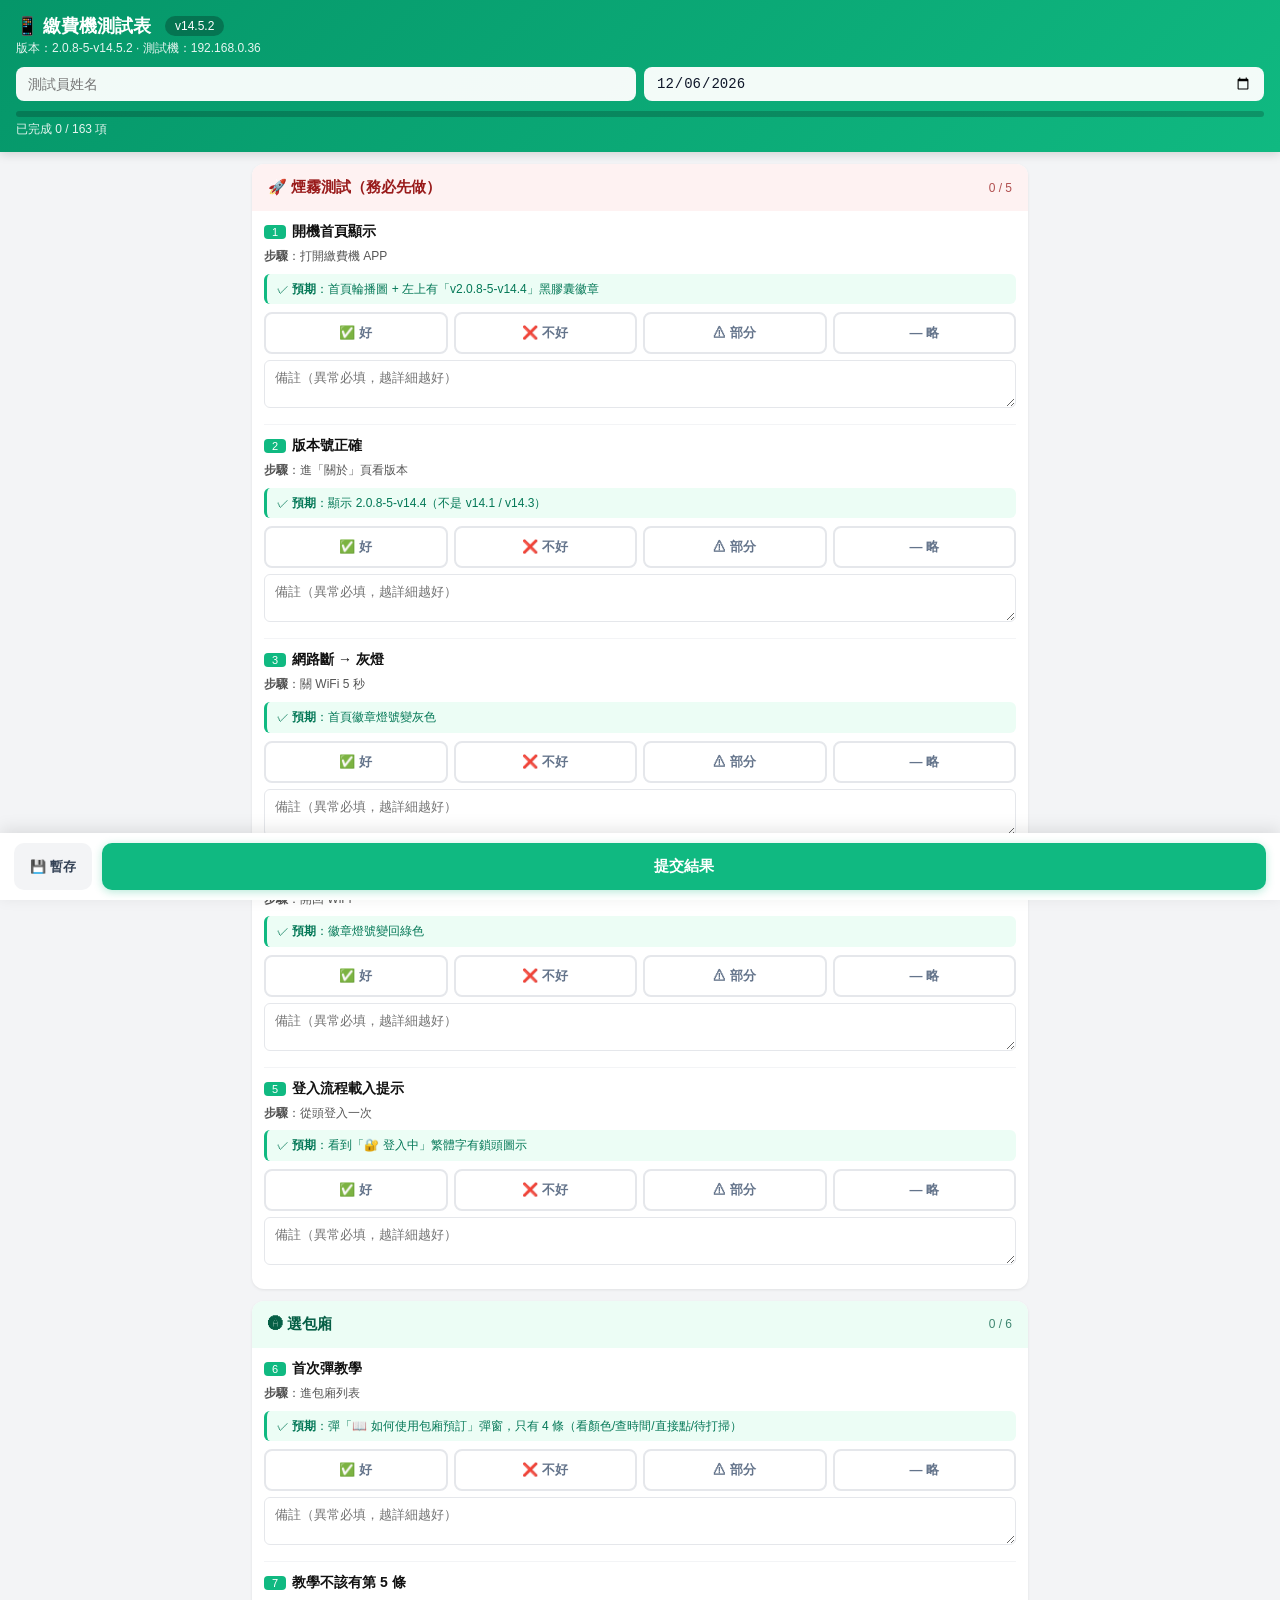
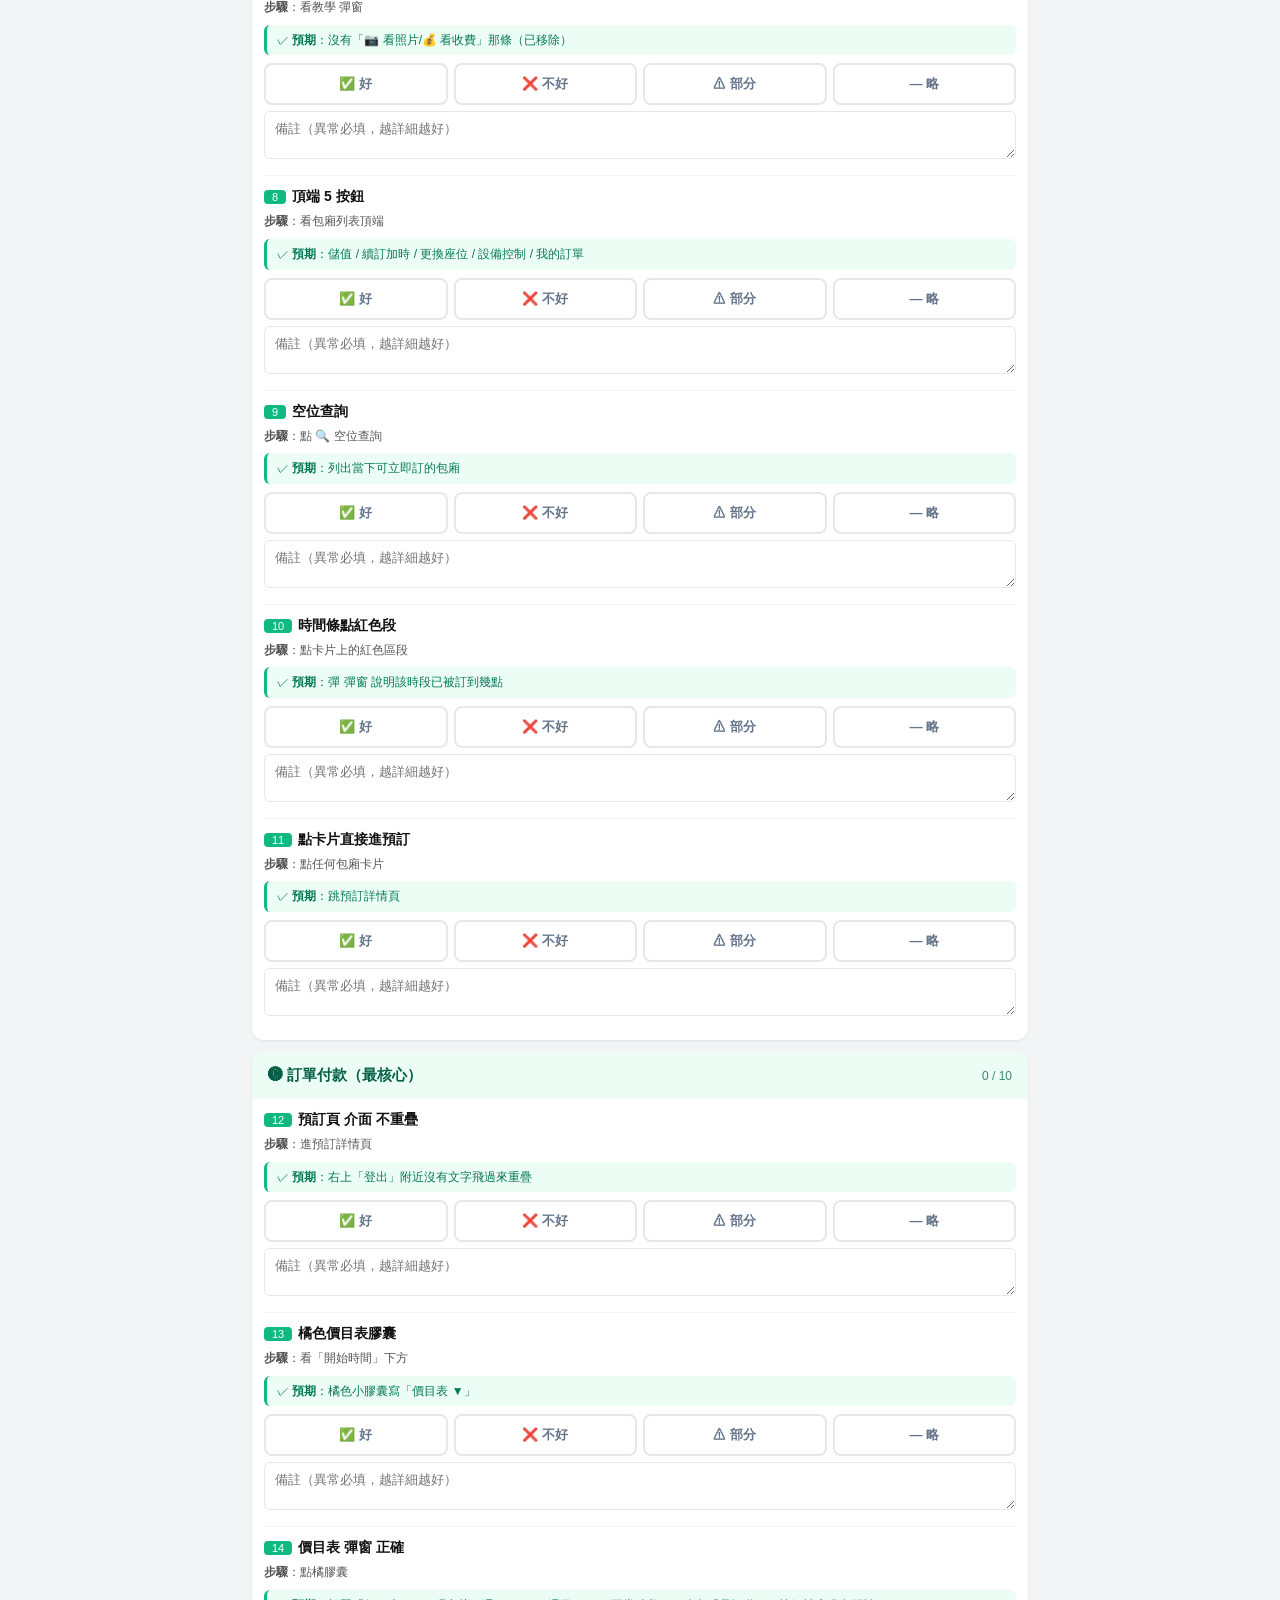
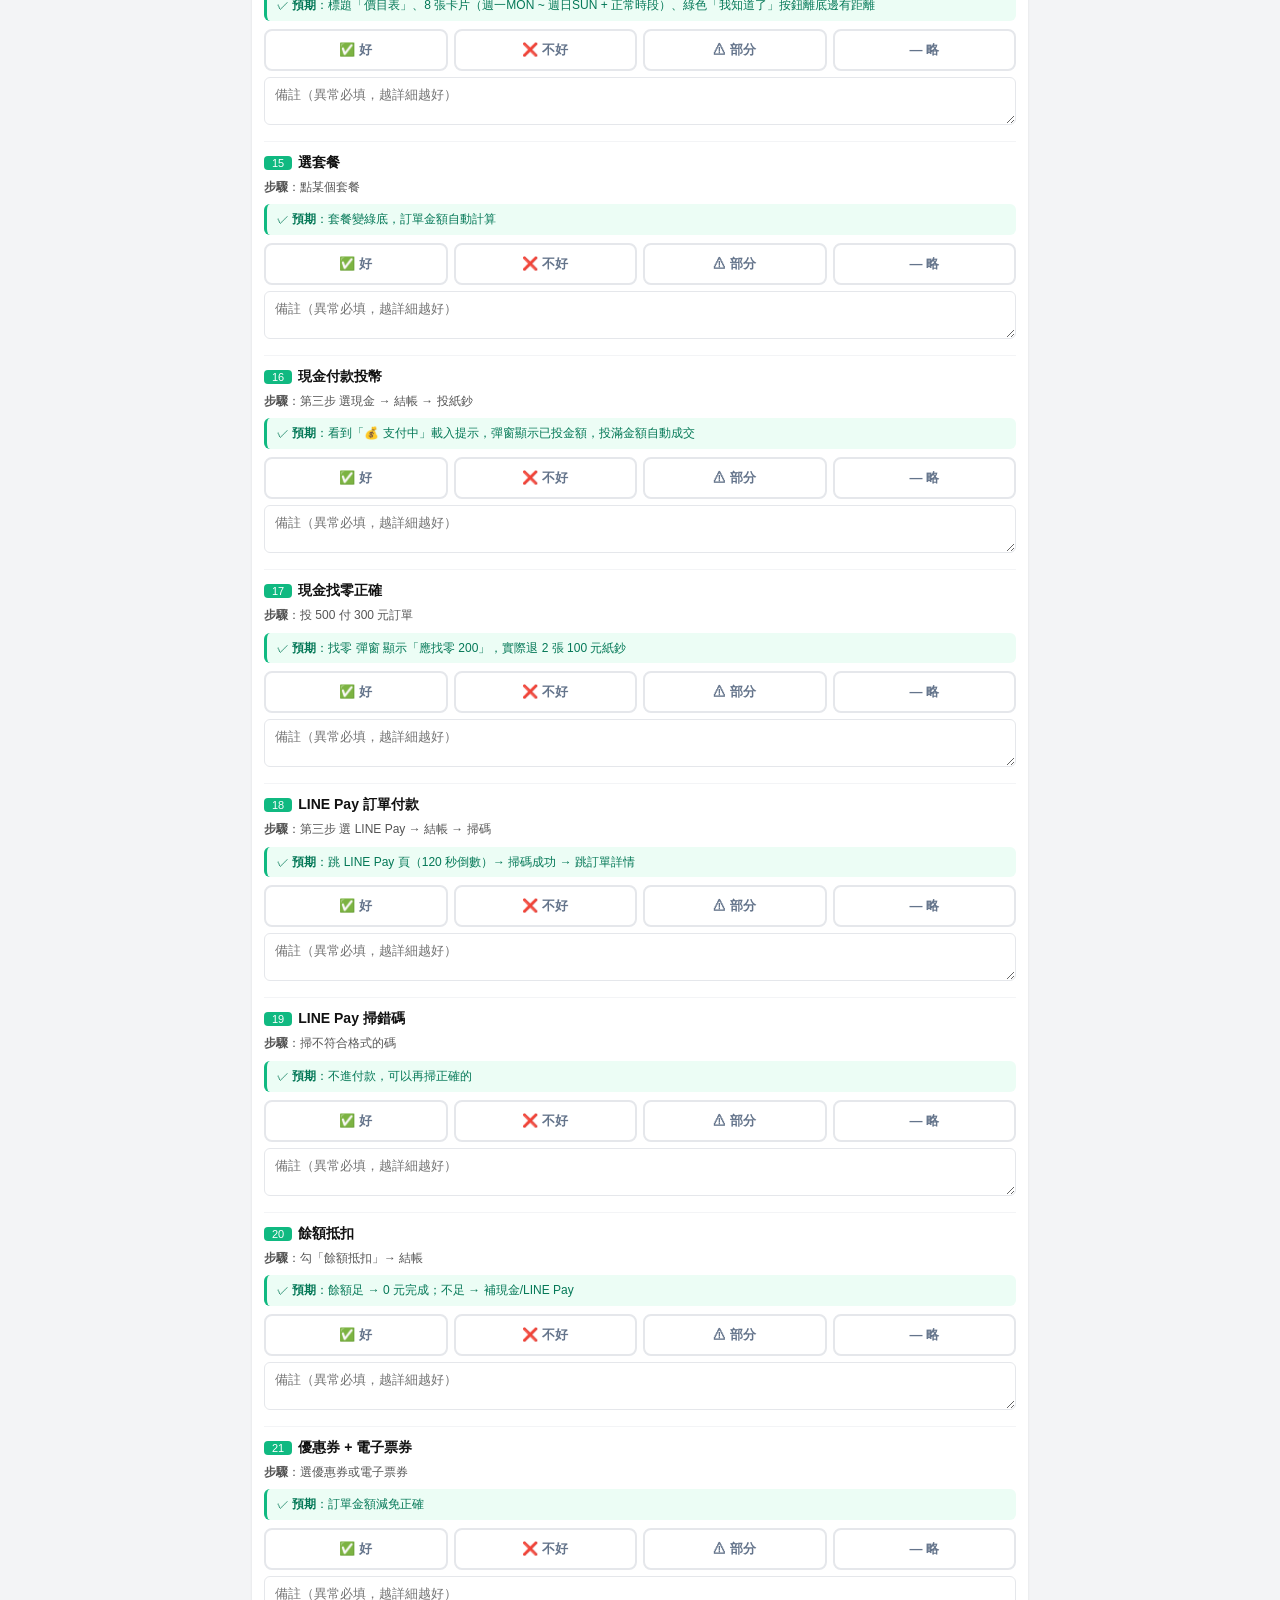
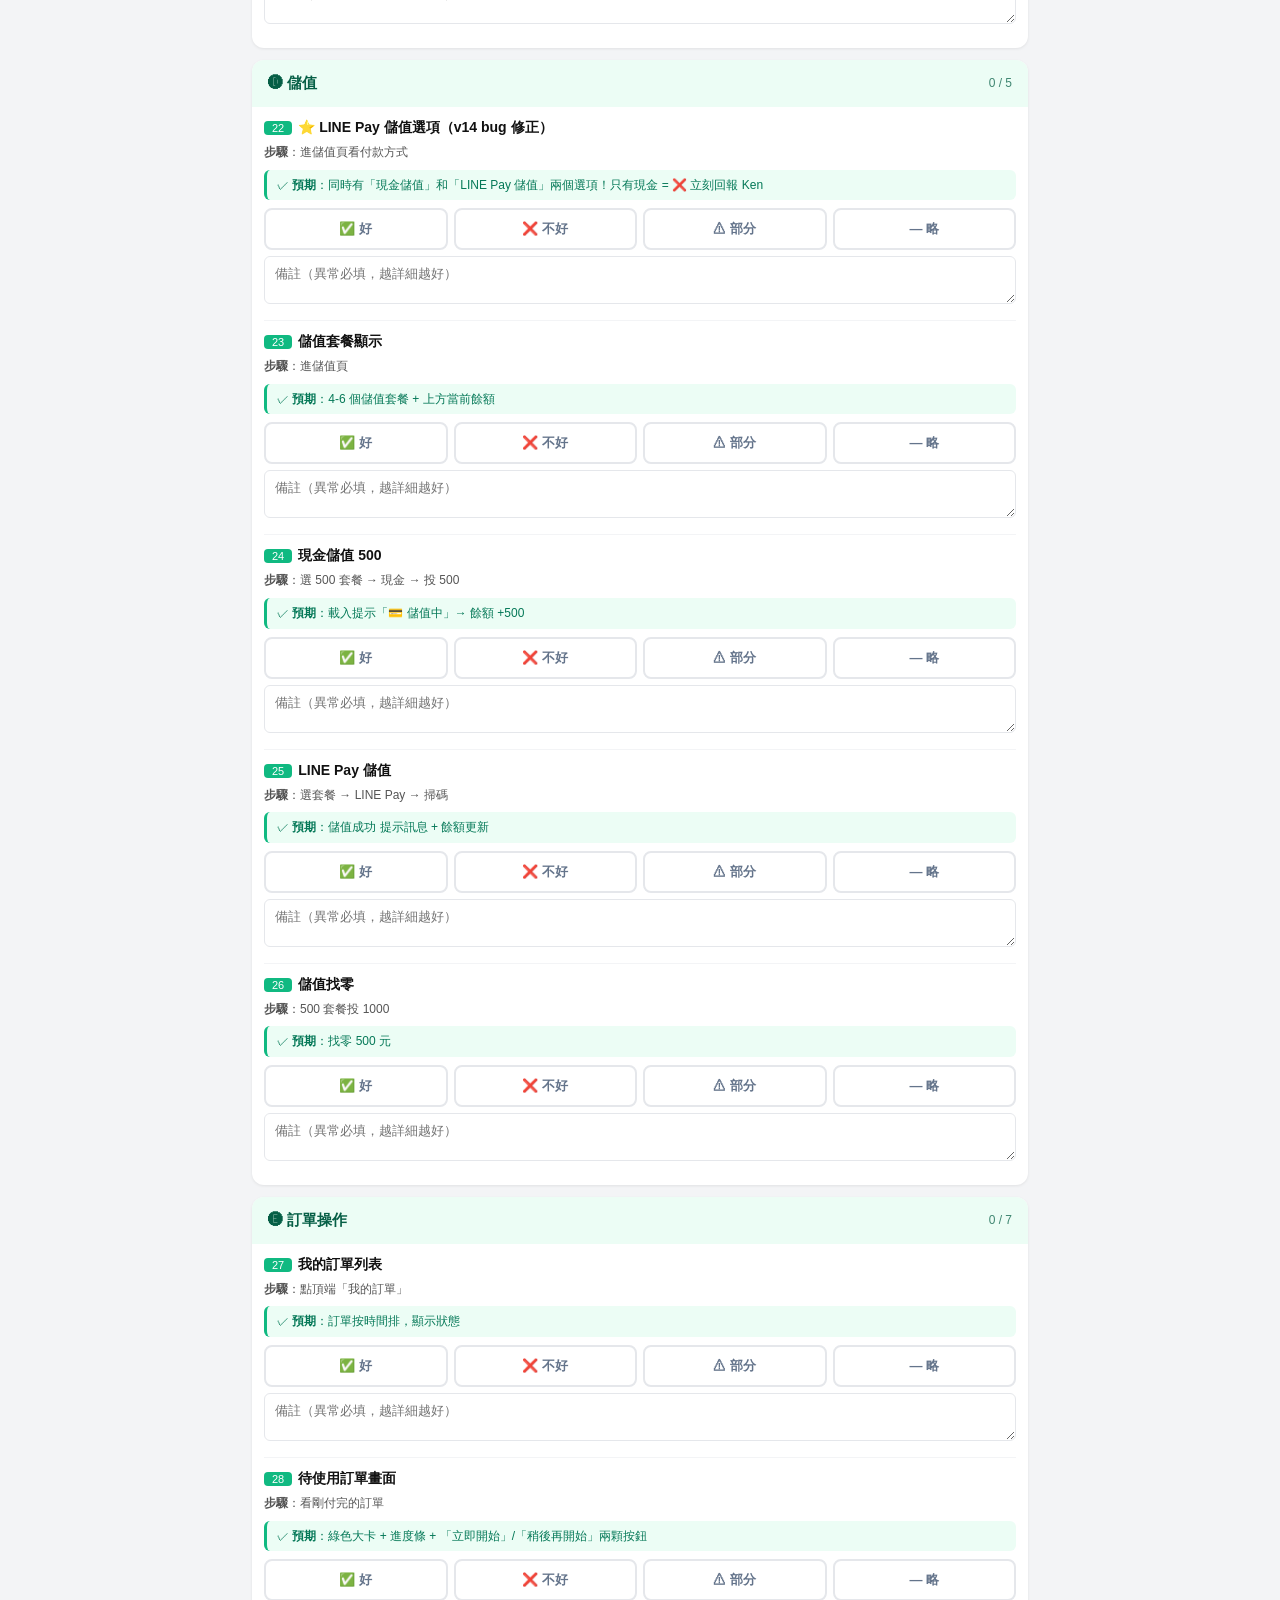
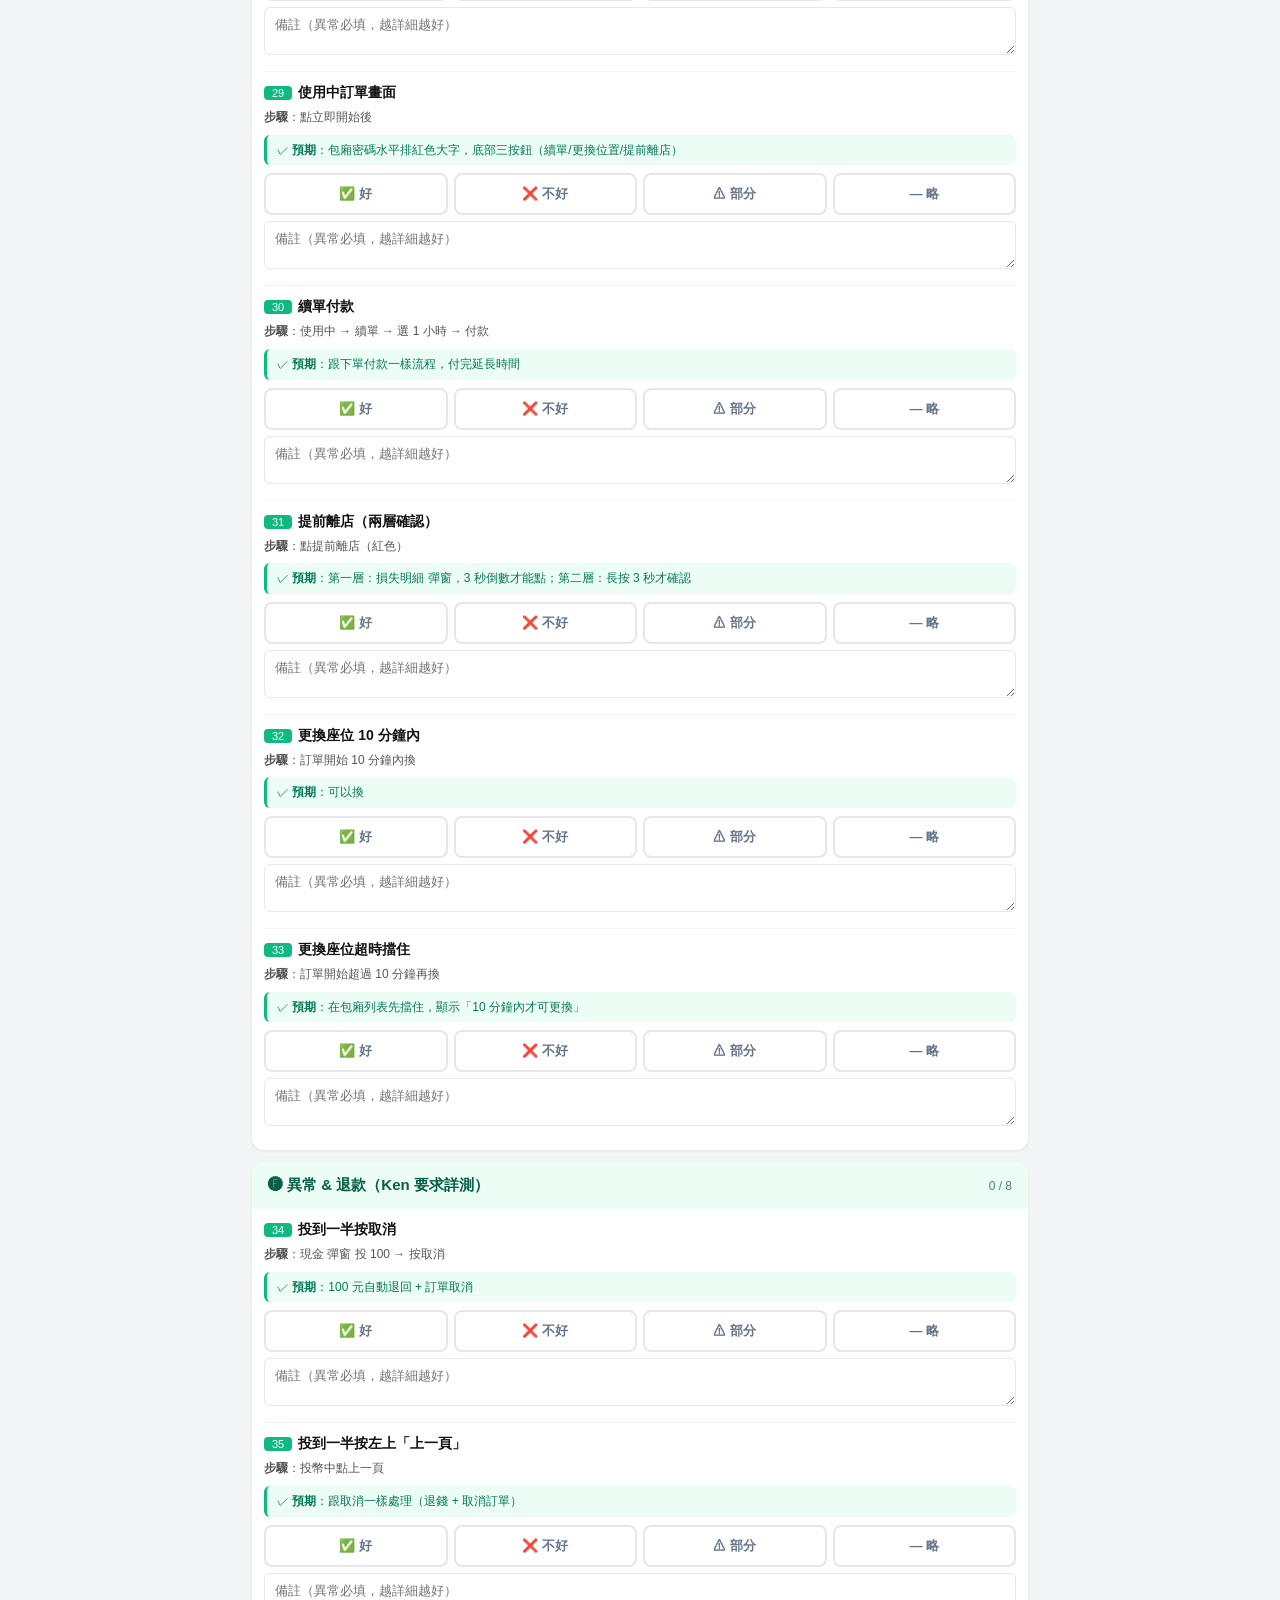
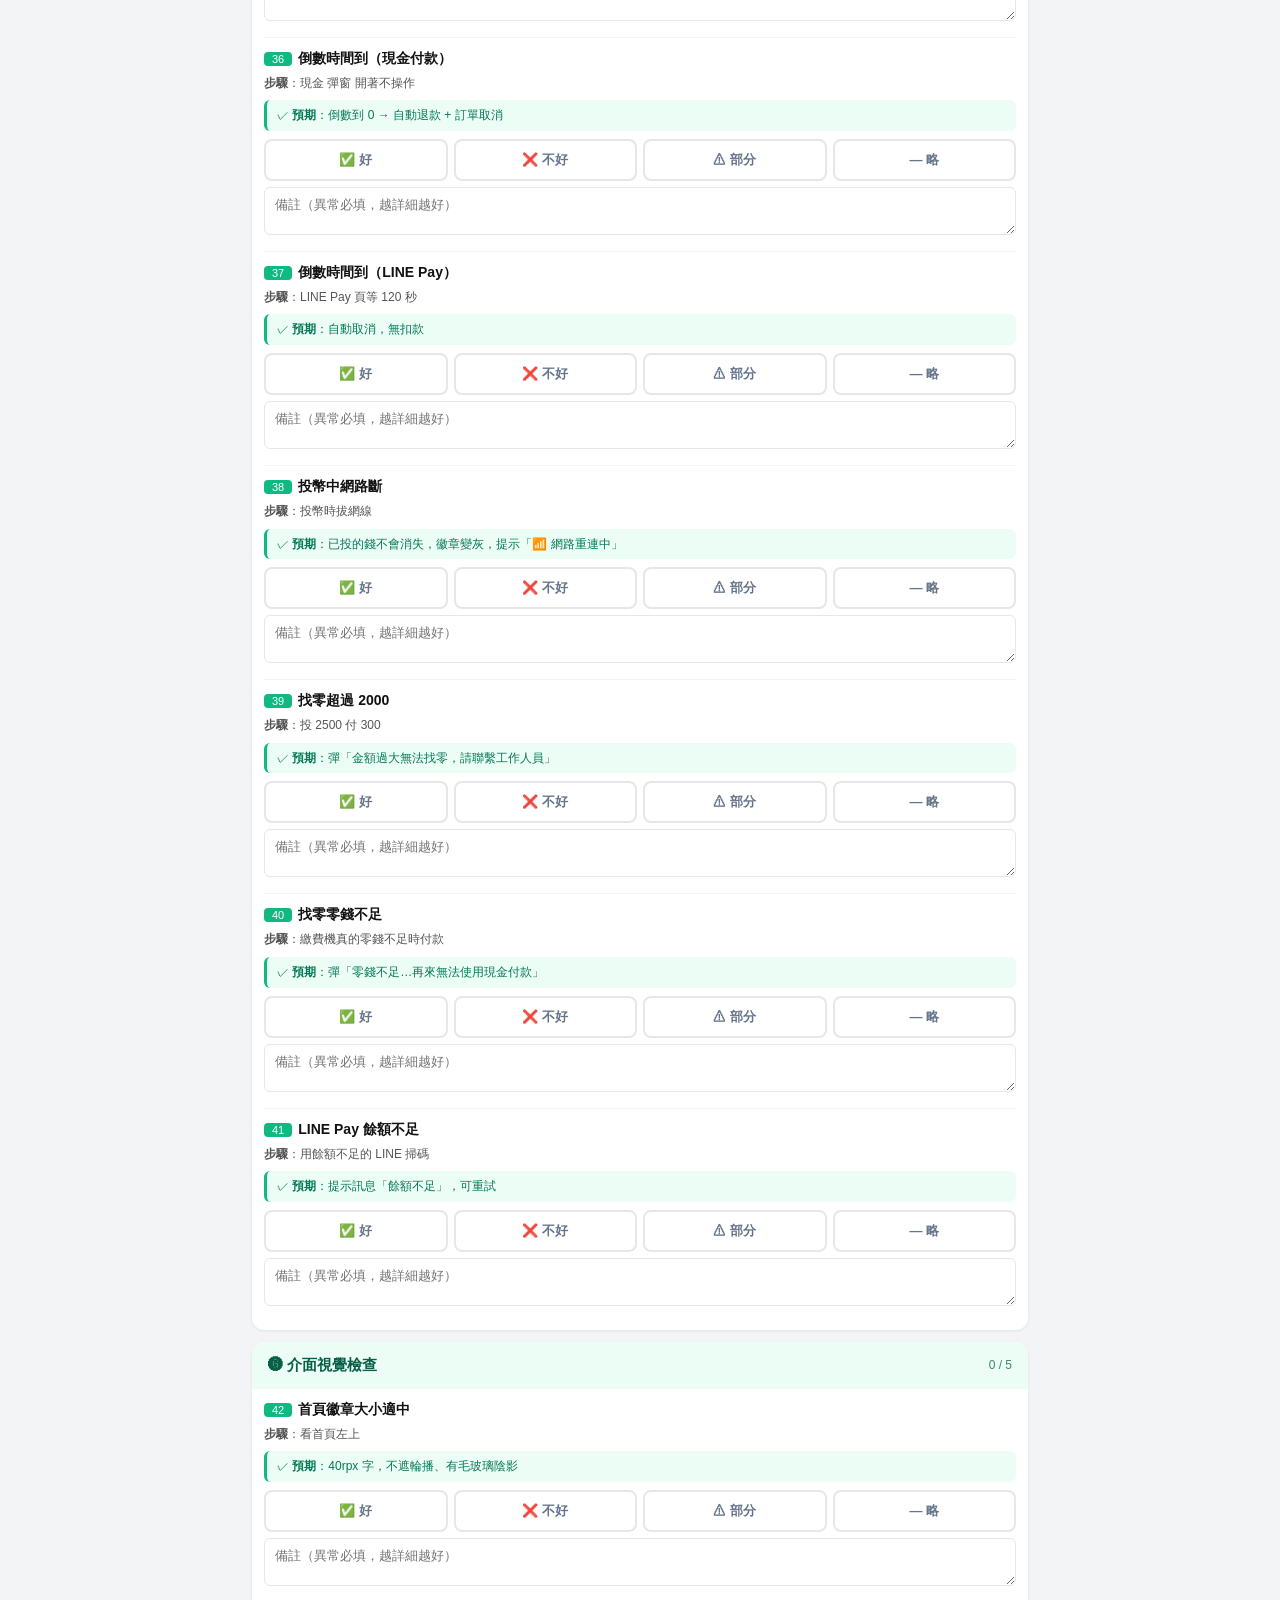
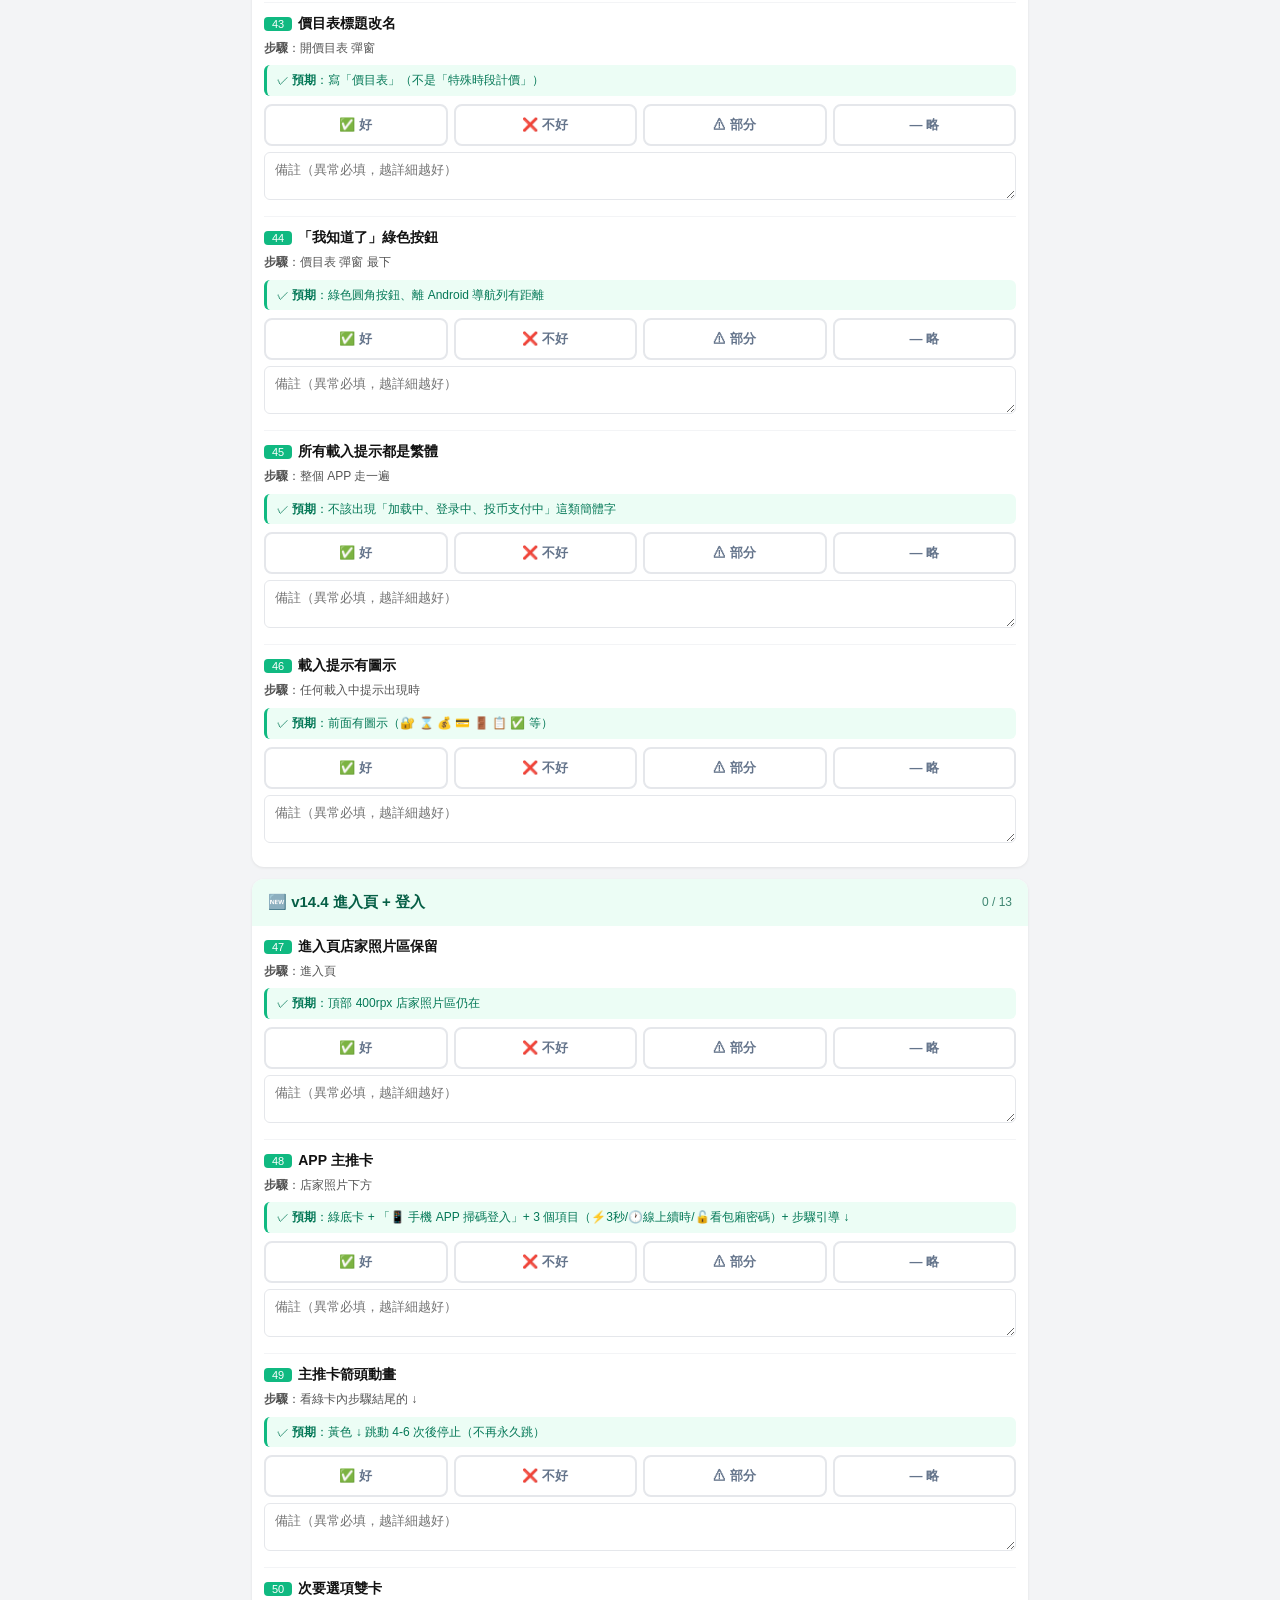
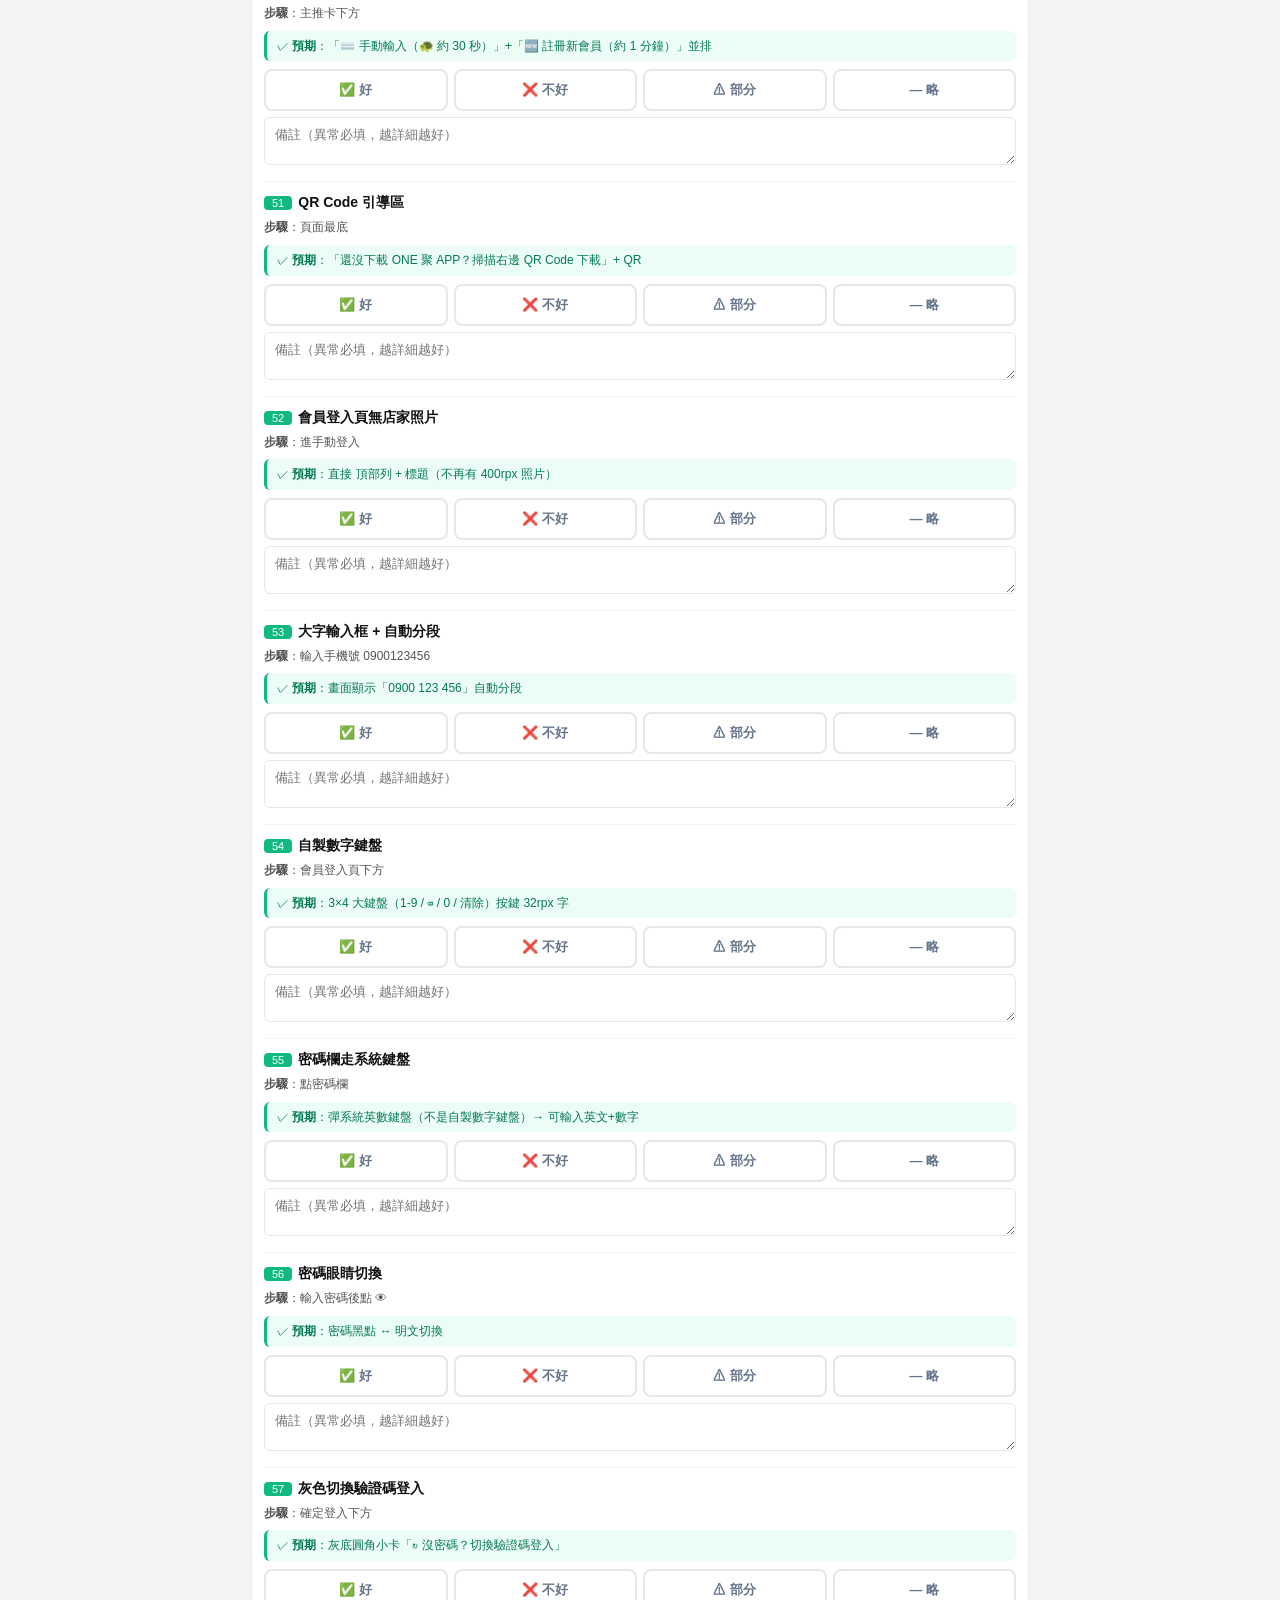
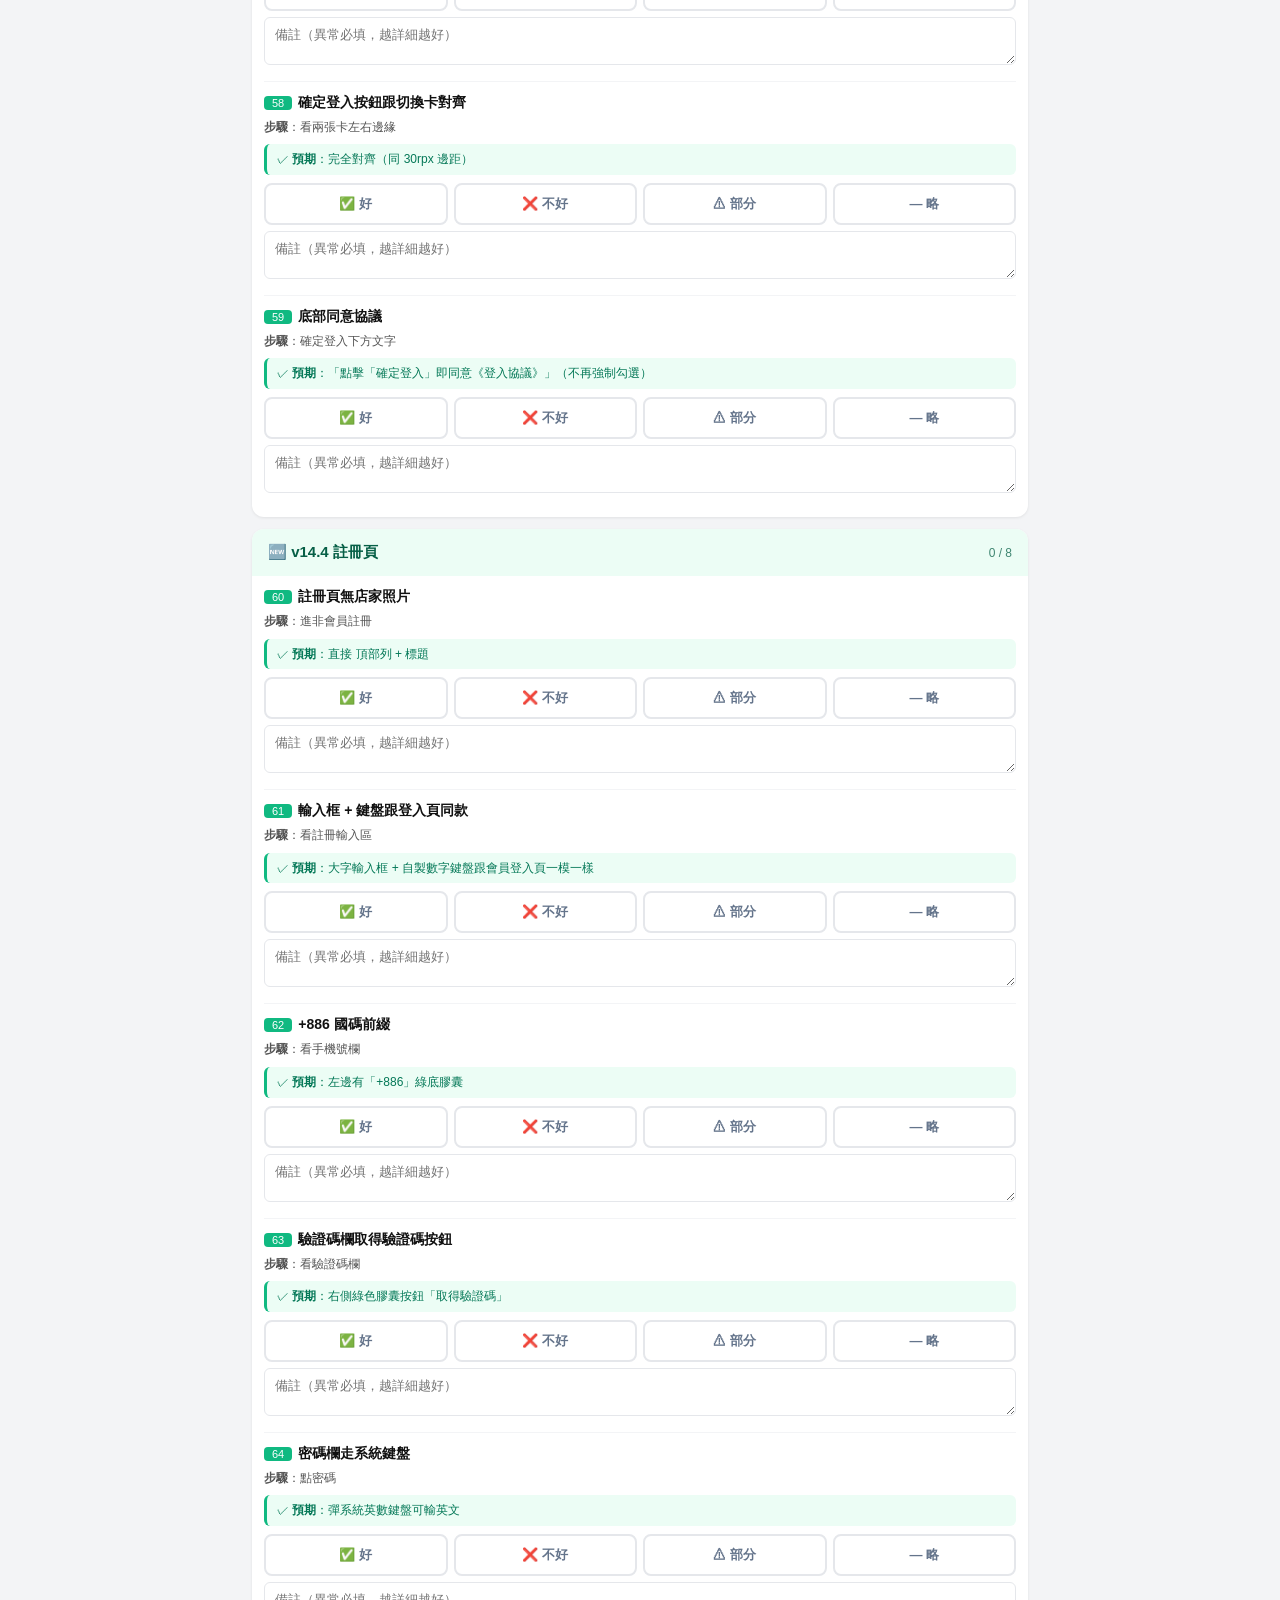
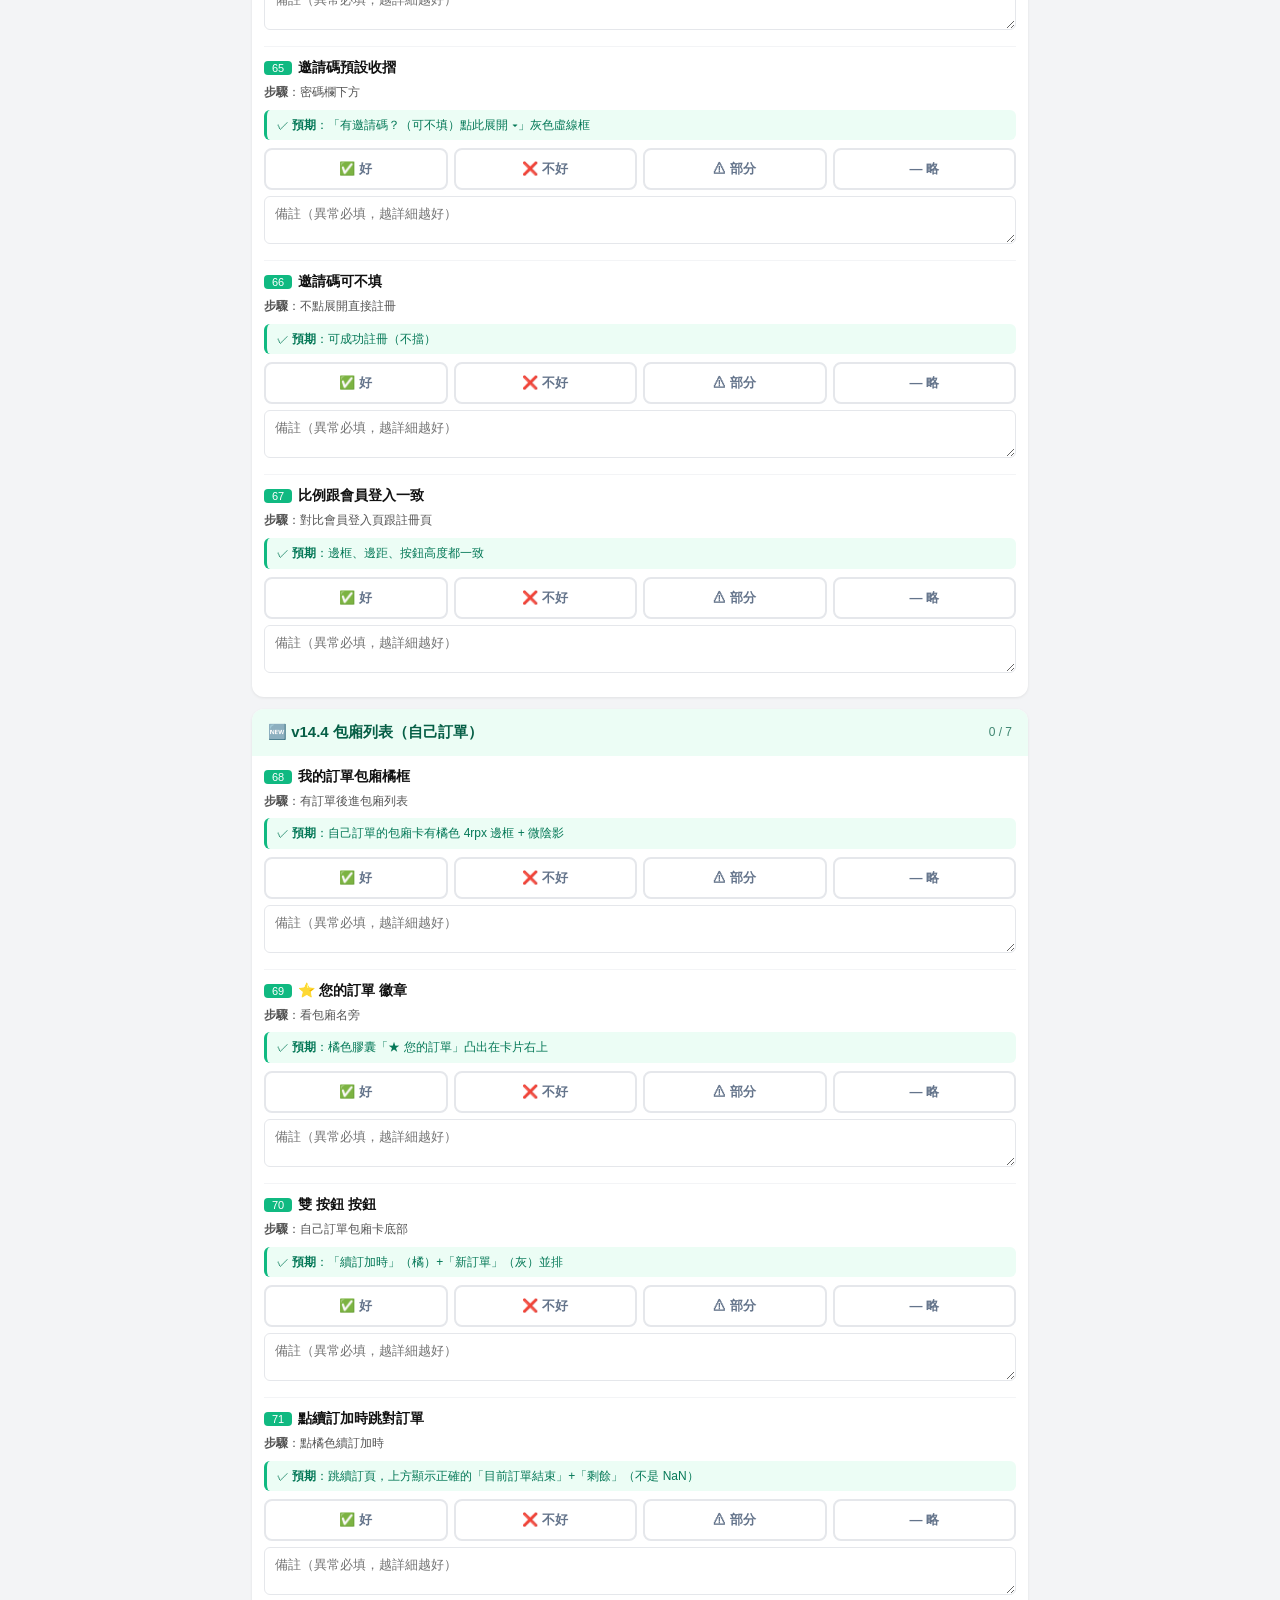
==== commit 265ac72c: "chore(pay-test): 升級到 v14.5.2 + 修正員工回報的測試規則 - 標題/版本徽章/STORAGE_KEY 升到 v14.5.2 - 移除 #151（測試規則寫錯：訂單詳情頁本來" ====
--- a/pay-test.html
+++ b/pay-test.html
@@ -3,7 +3,7 @@
 <head>
 <meta charset="UTF-8">
 <meta name="viewport" content="width=device-width, initial-scale=1.0, user-scalable=no">
-<title>繳費機測試表 v14.5</title>
+<title>繳費機測試表 v14.5.2</title>
 <style>
 * { box-sizing: border-box; margin: 0; padding: 0; -webkit-tap-highlight-color: transparent; }
 html, body { font-family: -apple-system, 'PingFang TC', 'Microsoft JhengHei', sans-serif; background: #f3f4f6; color: #0f172a; }
@@ -163,8 +163,8 @@
 <body>
 
 <header class="top">
-  <h1>📱 繳費機測試表<span class="badge-ver">v14.5</span></h1>
-  <div class="sub">版本：2.0.8-5-v14.5 · 測試機：192.168.0.36</div>
+  <h1>📱 繳費機測試表<span class="badge-ver">v14.5.2</span></h1>
+  <div class="sub">版本：2.0.8-5-v14.5.2 · 測試機：192.168.0.36</div>
   <div class="meta-row">
     <input type="text" id="tester" placeholder="測試員姓名" autocomplete="off">
     <input type="date" id="test-date">
@@ -193,11 +193,11 @@
 </div>
 
 <script>
-const VERSION = 'v14.5';
-const VERSION_FULL = '2.0.8-5-v14.5';
+const VERSION = 'v14.5.2';
+const VERSION_FULL = '2.0.8-5-v14.5.2';
 const VERSION_CODE = 20870;
 const API_URL = 'https://www.onegame.tw/api/test_results/submit';
-const STORAGE_KEY = 'pay_test_v14_5_draft';
+const STORAGE_KEY = 'pay_test_v14_5_2_draft';
 
 // 測試項定義
 const CATEGORIES = [
@@ -428,9 +428,9 @@
       { n: '136', t: '無持續動畫吃 GPU', d: '進入頁/投鈔頁靜置 30 秒', e: '只有倒數時間每秒跳，其他箭頭/動畫都跑幾次後停止' },
     ]
   },
-  // ==================== v14.5 新增測試 ====================
-  {
-    key: 'v14_5_serial_bug', title: '🆕 v14.5 串口錯誤修復（最重要）',
+  // ==================== v14.5.2 新增測試 ====================
+  {
+    key: 'v14_5_serial_bug', title: '🆕 v14.5.2 串口錯誤修復（最重要）',
     items: [
       { n: '137', t: '退鈔後重新進入付款頁串口正常', d: '進付款頁投 100 元 → 按上一頁 → 確認退鈔 → 退鈔完成後從訂單詳情頁再次點立即付款', e: '✅ 投幣口正常開啟，能再次投入紙鈔（不會卡住沒反應）' },
       { n: '138', t: '連續退出三次串口都正常', d: '重複「進入投鈔→投錢→退出→退鈔→重新進入」流程三次', e: '✅ 每次都能正常進入，串口都能開啟接受紙鈔' },
@@ -439,7 +439,7 @@
     ]
   },
   {
-    key: 'v14_5_popup_unify', title: '🆕 v14.5 統一彈窗風格',
+    key: 'v14_5_popup_unify', title: '🆕 v14.5.2 統一彈窗風格',
     items: [
       { n: '141', t: '投鈔退出二次確認彈窗', d: '投鈔中按上一頁', e: '✅ 白底圓角彈窗 + 灰色「繼續付款」+ 綠色「確定退出並退鈔」（與教學彈窗同款風格）' },
       { n: '142', t: '找零中彈窗有進度顯示', d: '需要找零時觀察彈窗', e: '✅ 標題「💰 正在找零」+「100 元紙鈔 X / Y 張」+「50 元硬幣 X / Y 枚」進度行' },
@@ -451,12 +451,11 @@
       { n: '148', t: '已有未付款訂單覆寫提示', d: '已有未付款訂單時再下新訂單', e: '✅ 📋 圖示 + 橘色標題「已有未付款的舊訂單」+ 兩段說明 + 「返回不變更」「確認建立新付款」雙按鈕' },
       { n: '149', t: '訂單列表立即開始彈窗', d: '我的訂單列表點立即開始', e: '✅ 「確認立即開始使用？」+ 包廂/時段資訊 + 取消/立即開始雙按鈕' },
       { n: '150', t: '訂單列表查看密碼彈窗', d: '使用中訂單點查看密碼', e: '✅ 包廂名稱 + 門鎖密碼 + 藍牙密碼分行顯示' },
-      { n: '151', t: '店家號碼彈窗', d: '訂單詳情頁點打電話', e: '✅ 標題「📞 店家號碼」+ 電話號碼' },
       { n: '152', t: '儲值退出二次確認', d: '儲值中按上一頁', e: '✅ 標題「⚠ 正在儲值中」+「繼續儲值」「確定退出並退鈔」雙按鈕' },
     ]
   },
   {
-    key: 'v14_5_login_ui', title: '🆕 v14.5 進入頁微調',
+    key: 'v14_5_login_ui', title: '🆕 v14.5.2 進入頁微調',
     items: [
       { n: '153', t: '⚡ 3 秒登入移到標題後', d: '看綠色主推卡', e: '✅「📱 手機 APP 掃碼登入」標題後面有「⚡ 3 秒登入」白底橘字膠囊（不在卡左下）' },
       { n: '154', t: '主推卡內無功能項目', d: '看綠色卡內', e: '✅ 只有標題列 + 步驟引導（不再有 線上續時 / 看包廂密碼 等項目）' },
@@ -466,7 +465,7 @@
     ]
   },
   {
-    key: 'v14_5_perf', title: '🆕 v14.5 效能改善',
+    key: 'v14_5_perf', title: '🆕 v14.5.2 效能改善',
     items: [
       { n: '158', t: '進預訂頁不延遲', d: '從包廂列表點包廂進入預訂頁', e: '✅ 進入流暢無感（已修全局注入造成的 uView 子元件 re-render 延遲）' },
       { n: '159', t: '投鈔過程更流暢', d: '連續投 5 張紙鈔對比 v14.4', e: '✅ 進度條更新更順、無頓挫感（串口輪詢 500→800 毫秒降頻）' },
@@ -475,7 +474,7 @@
     ]
   },
   {
-    key: 'v14_5_error_log', title: '🆕 v14.5 錯誤記錄完整性',
+    key: 'v14_5_error_log', title: '🆕 v14.5.2 錯誤記錄完整性',
     items: [
       { n: '162', t: '串口送指令失敗會上傳', d: '若投鈔過程串口拋錯（拔線或機械異常）', e: '✅ 後端 hy_pay_client_logs 看得到 type=serial_send_fail 紀錄（不只 console）' },
       { n: '163', t: '串口關閉失敗會上傳', d: '若 onUnload 串口 close 失敗', e: '✅ 後端 log 看得到 type=serial_close_fail 紀錄' },
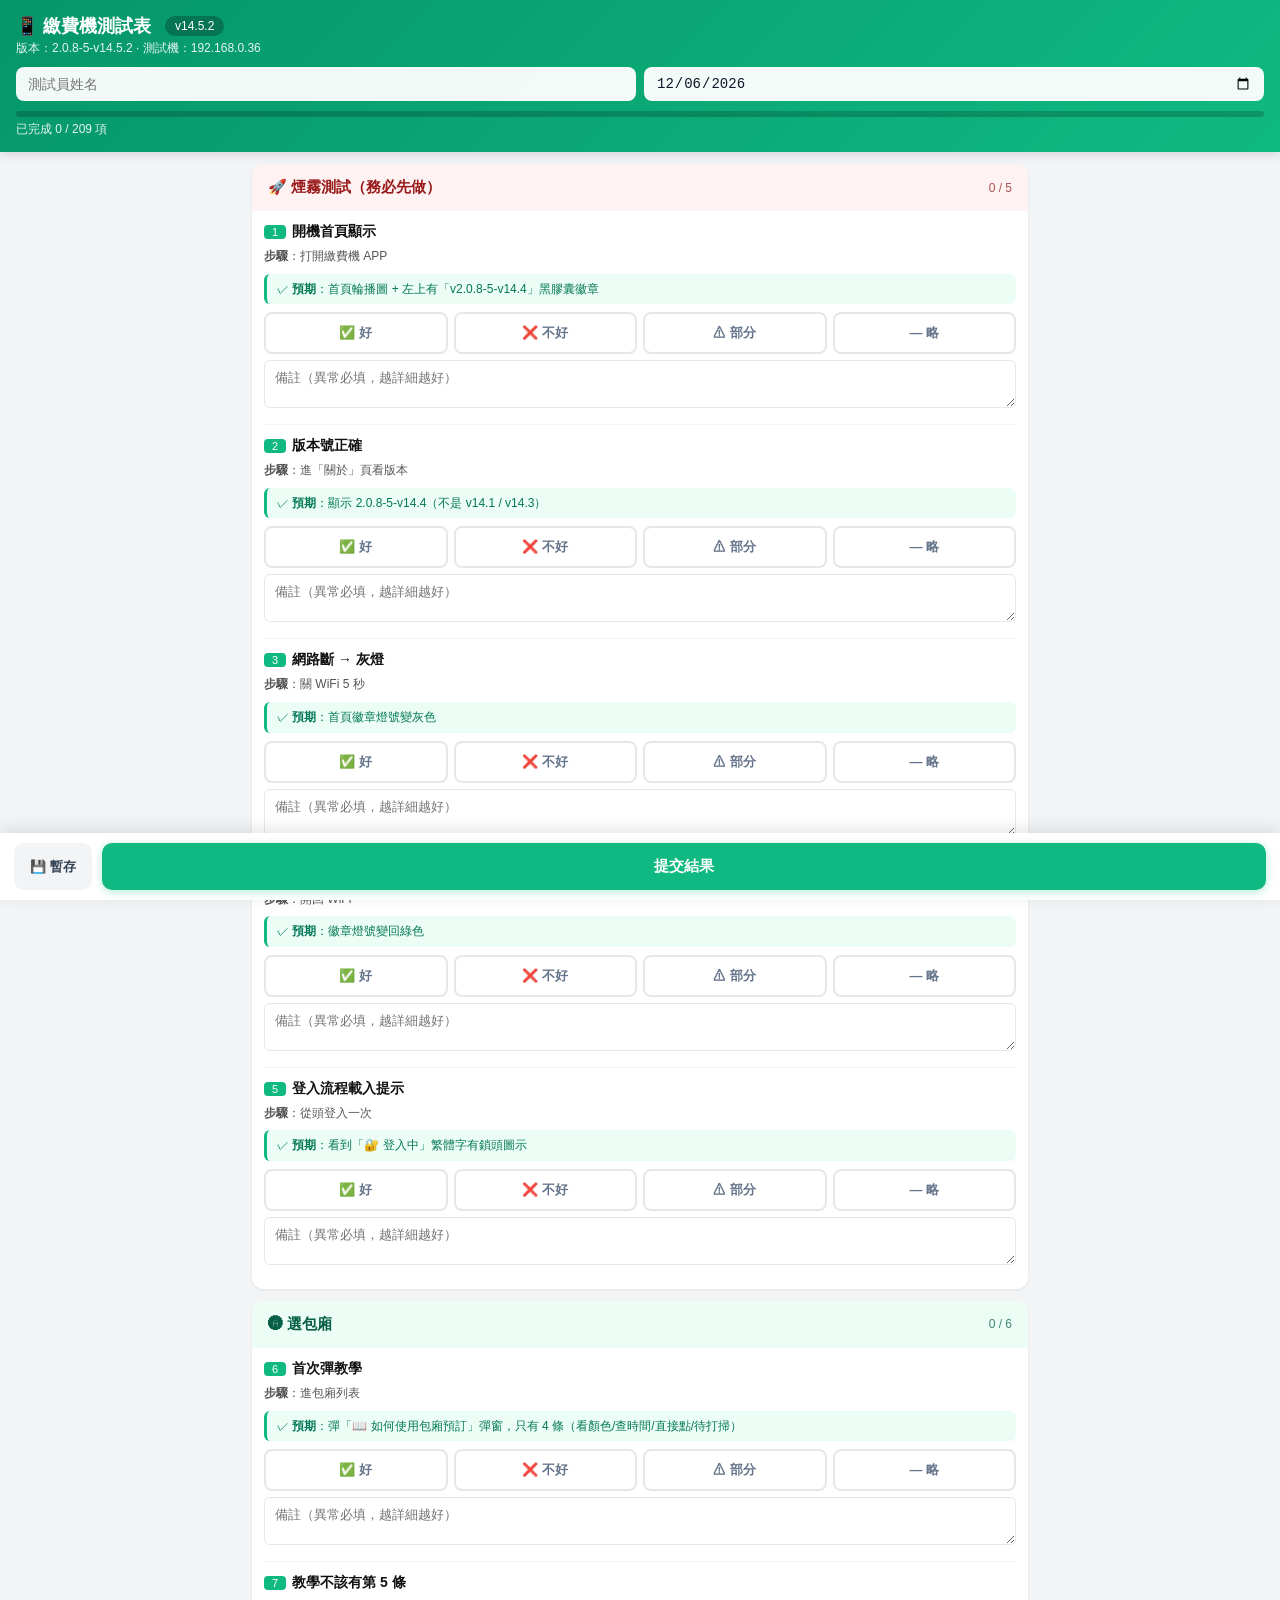
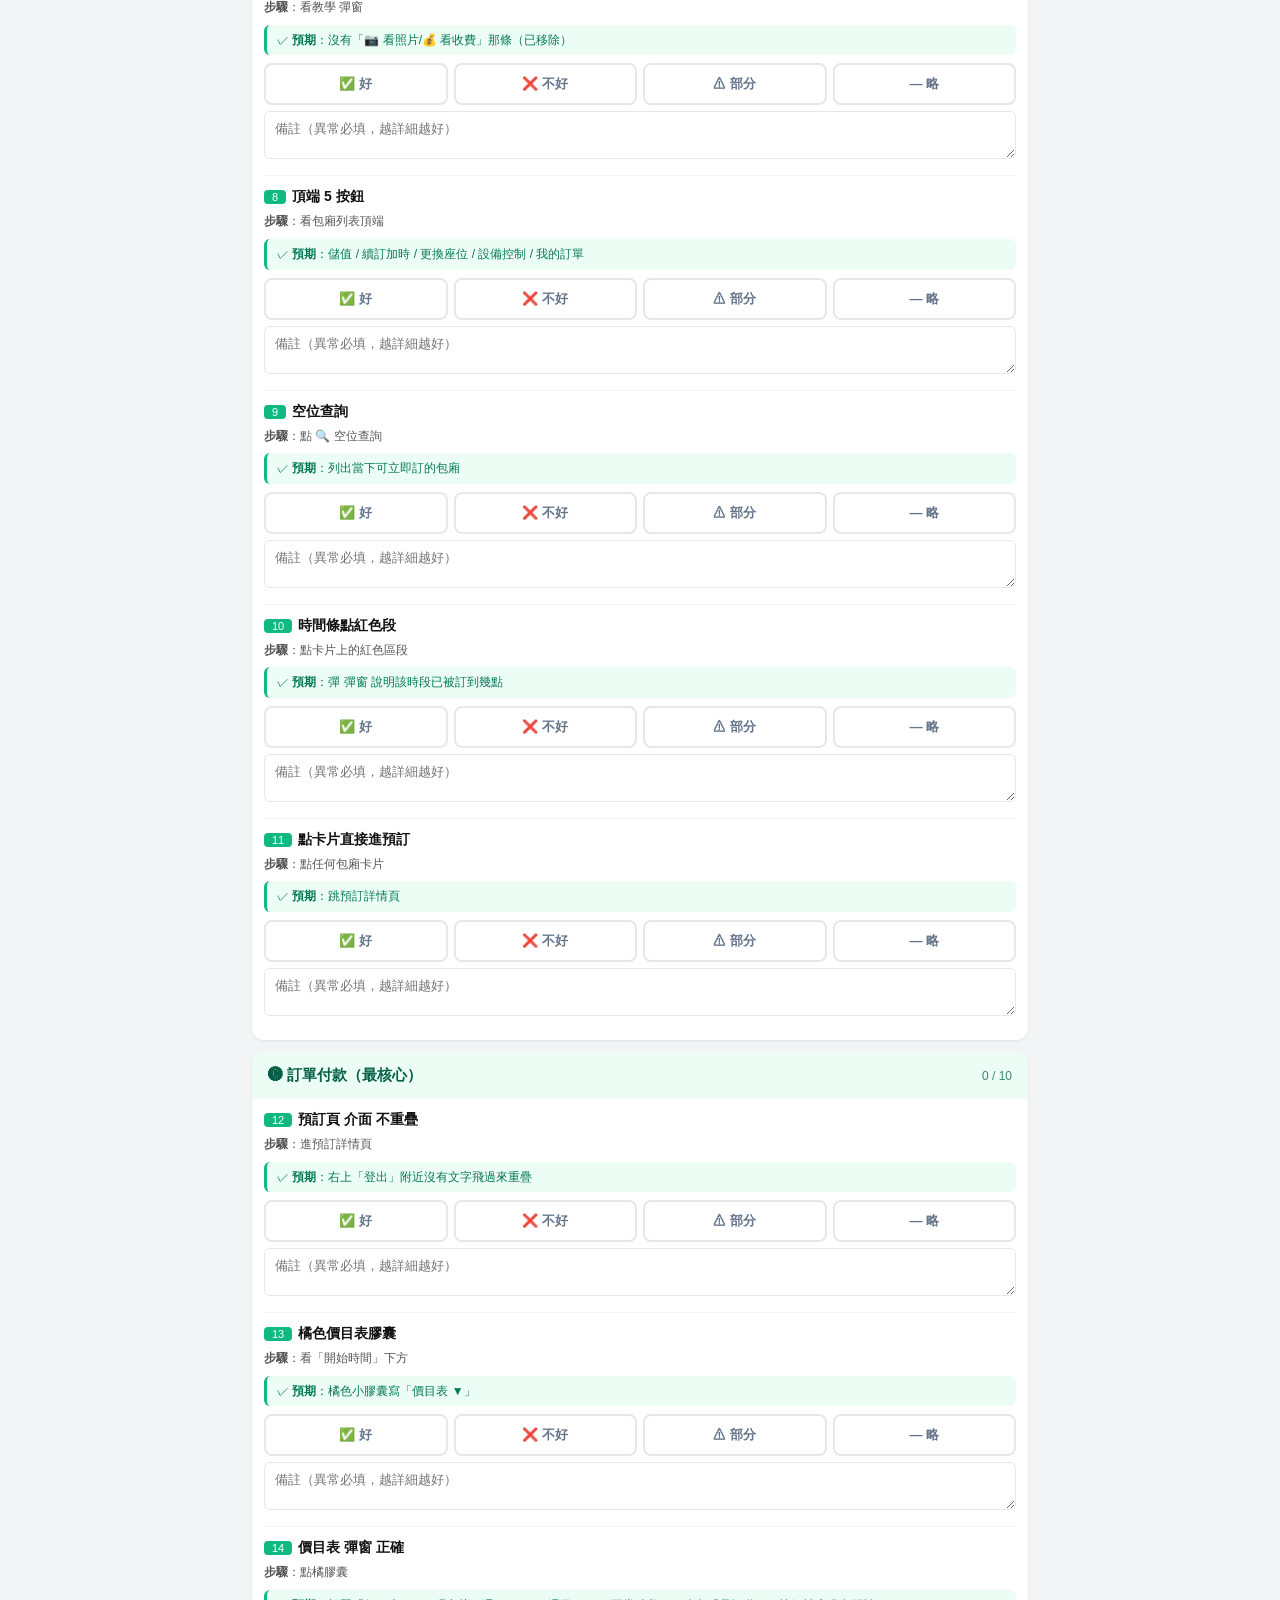
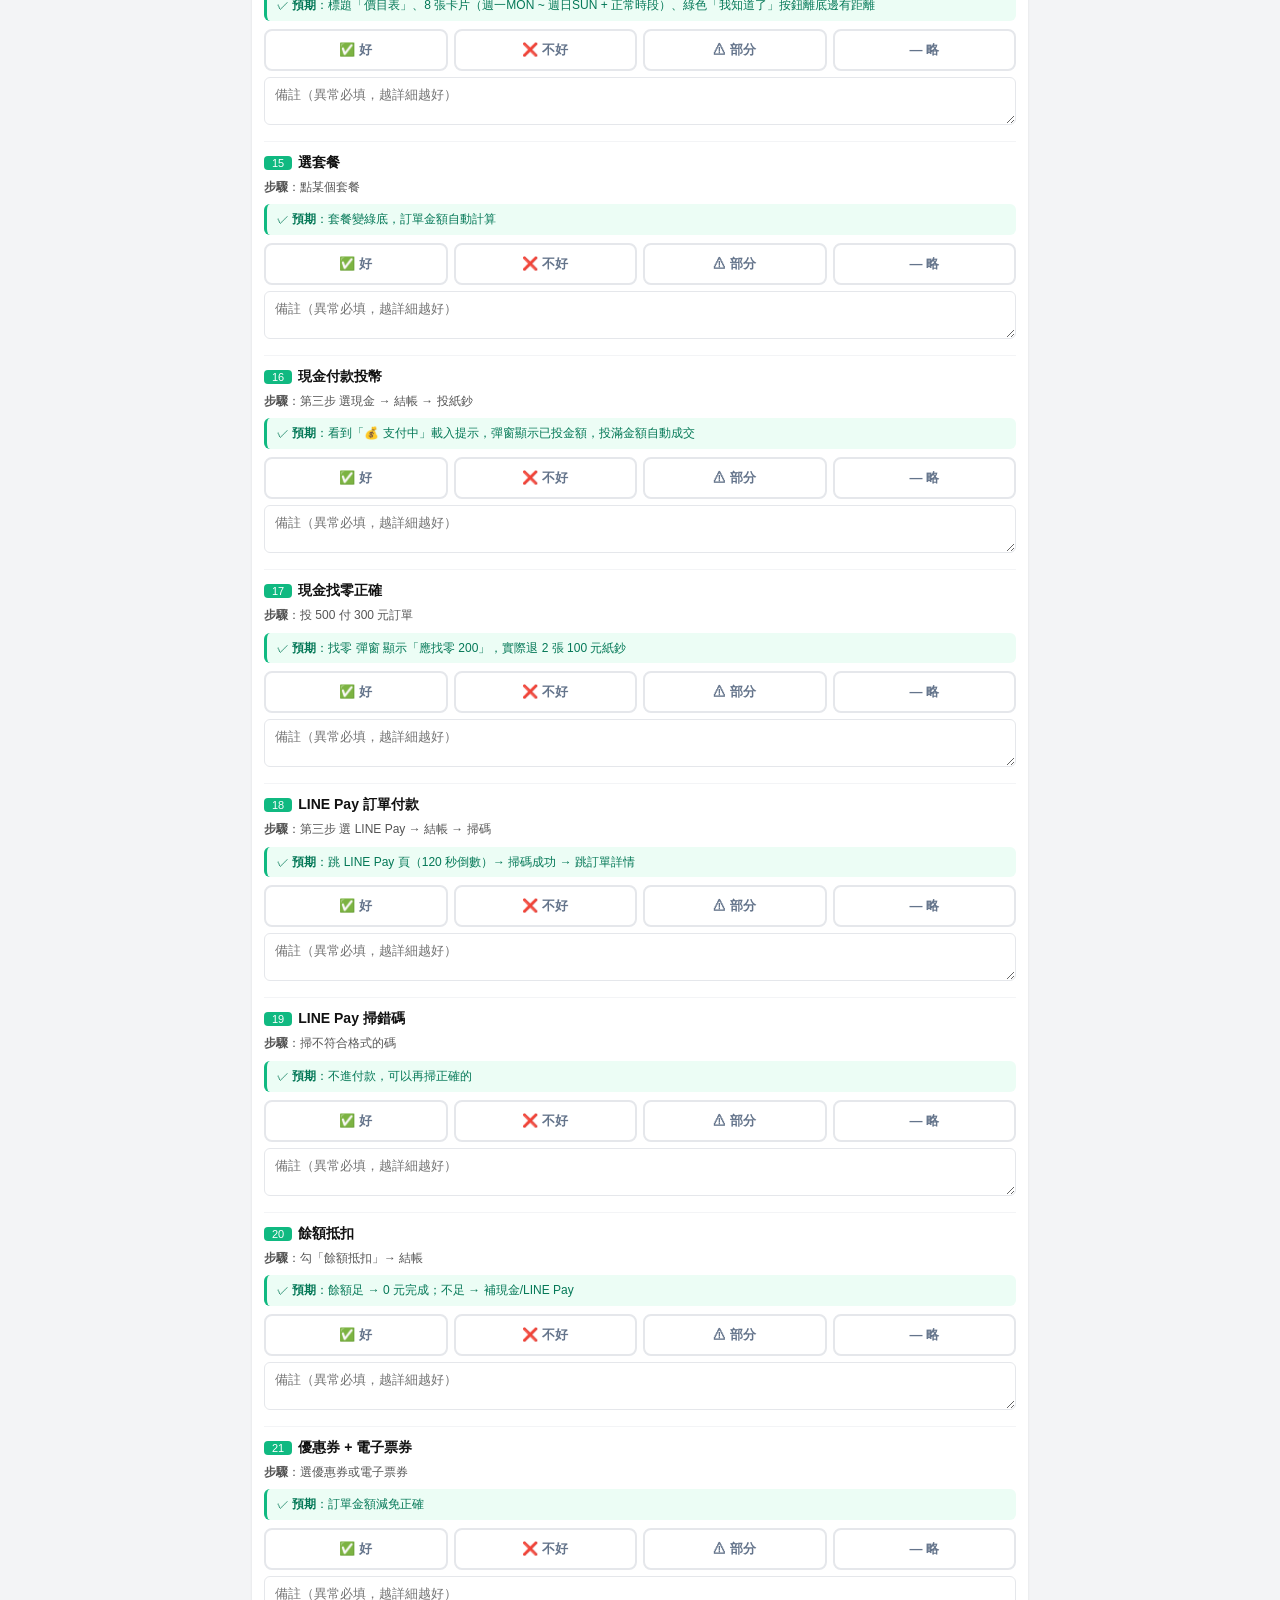
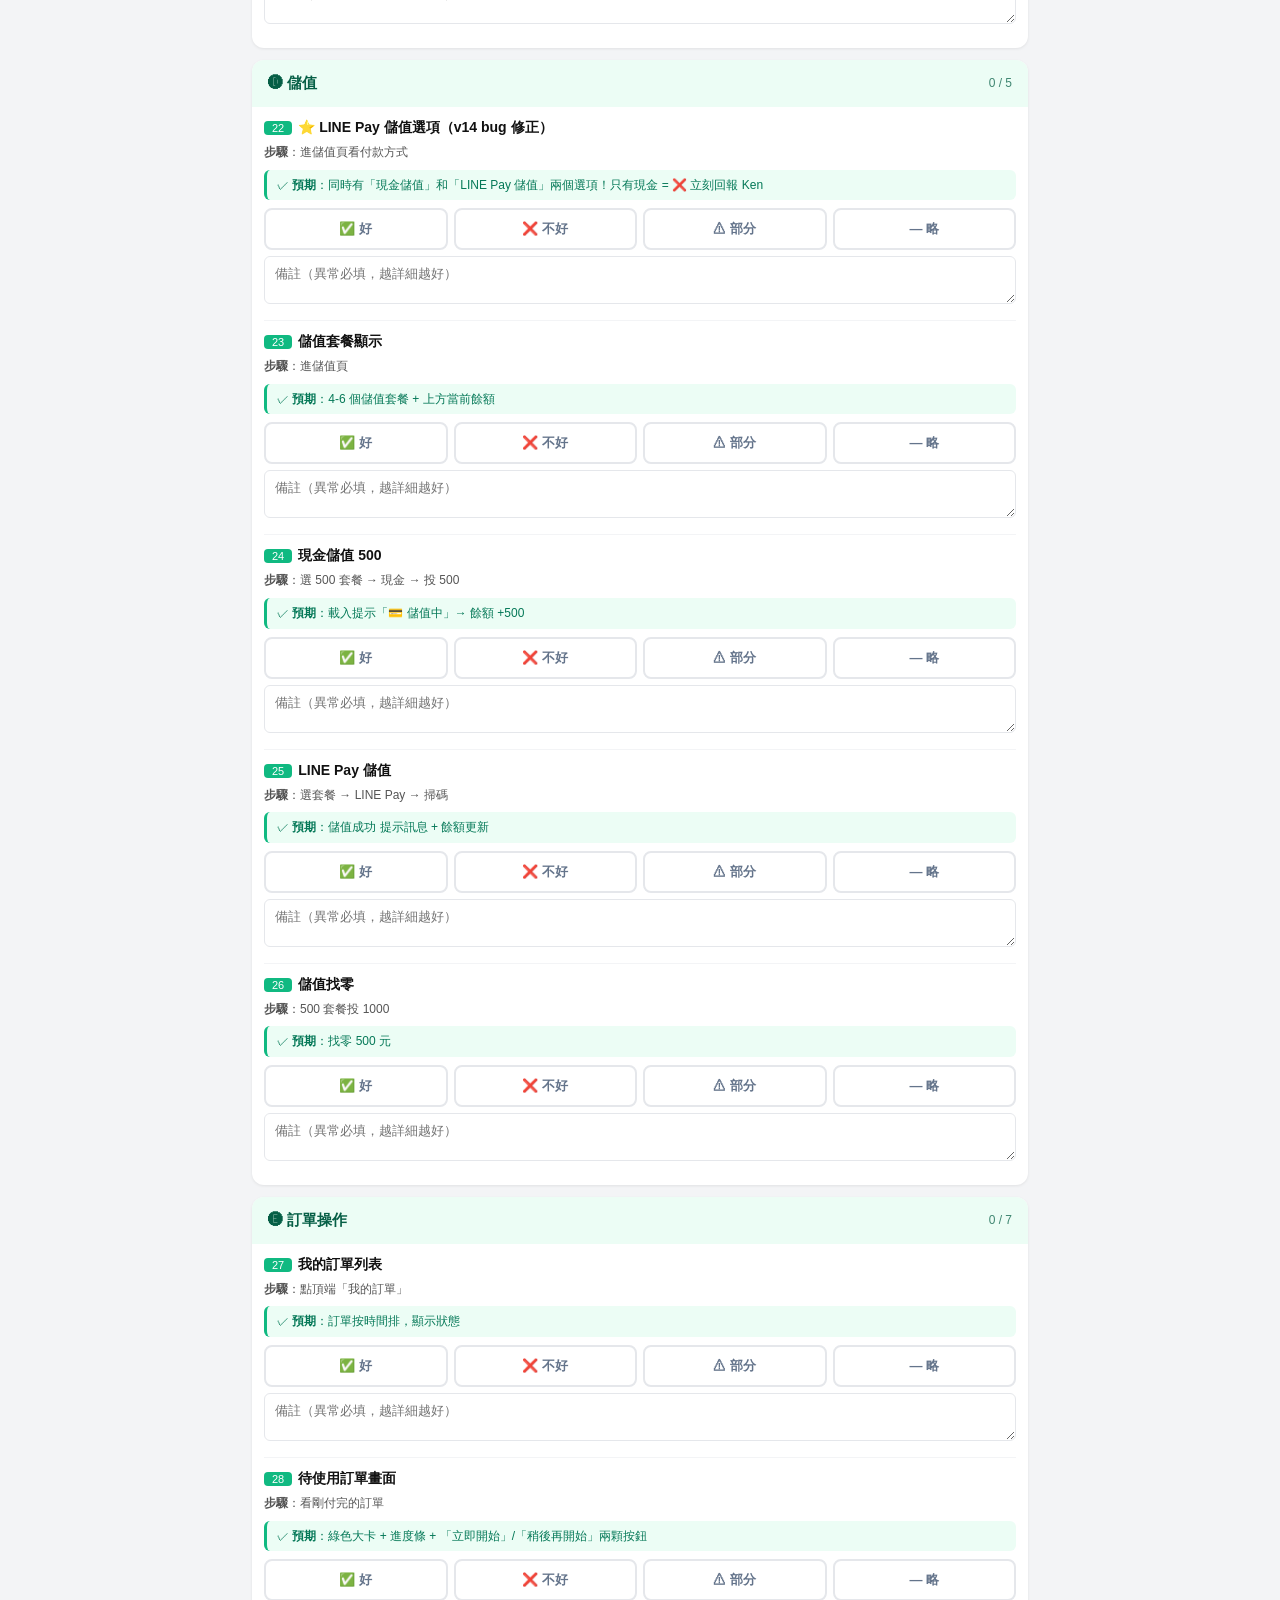
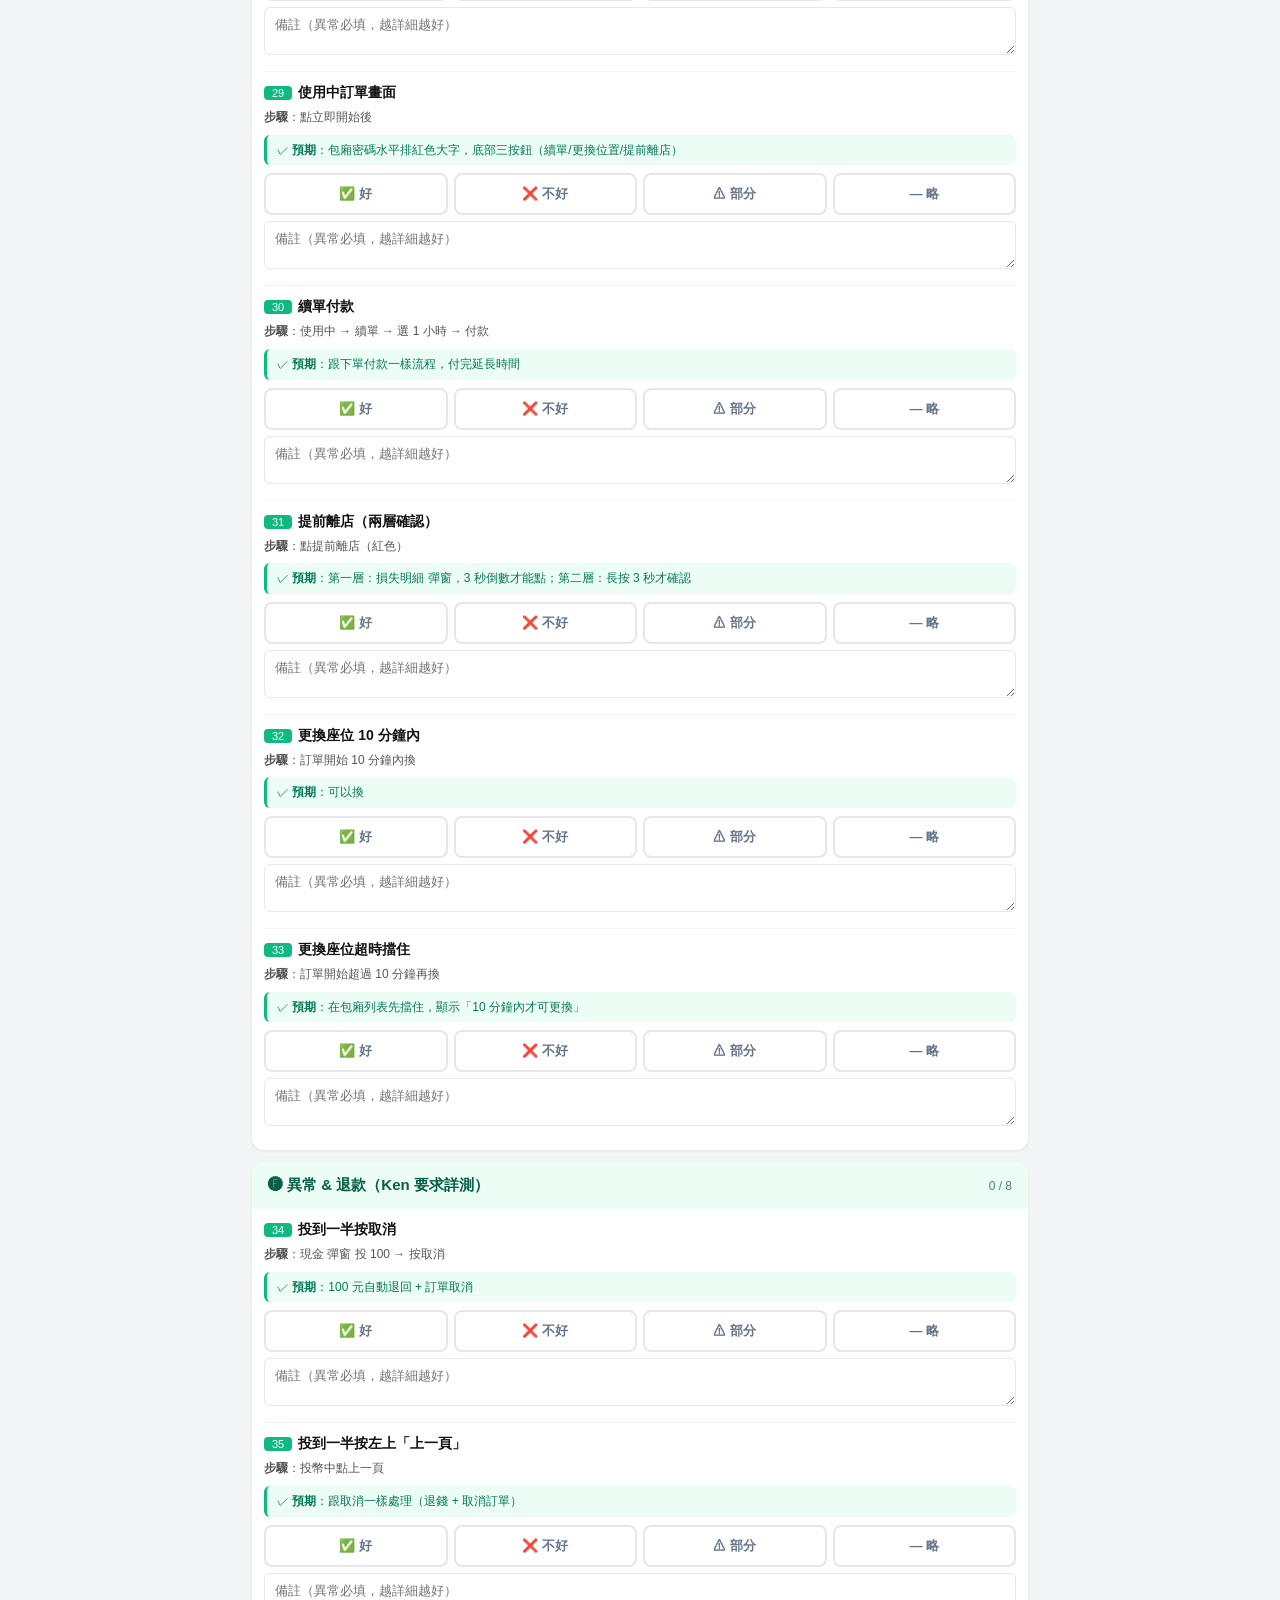
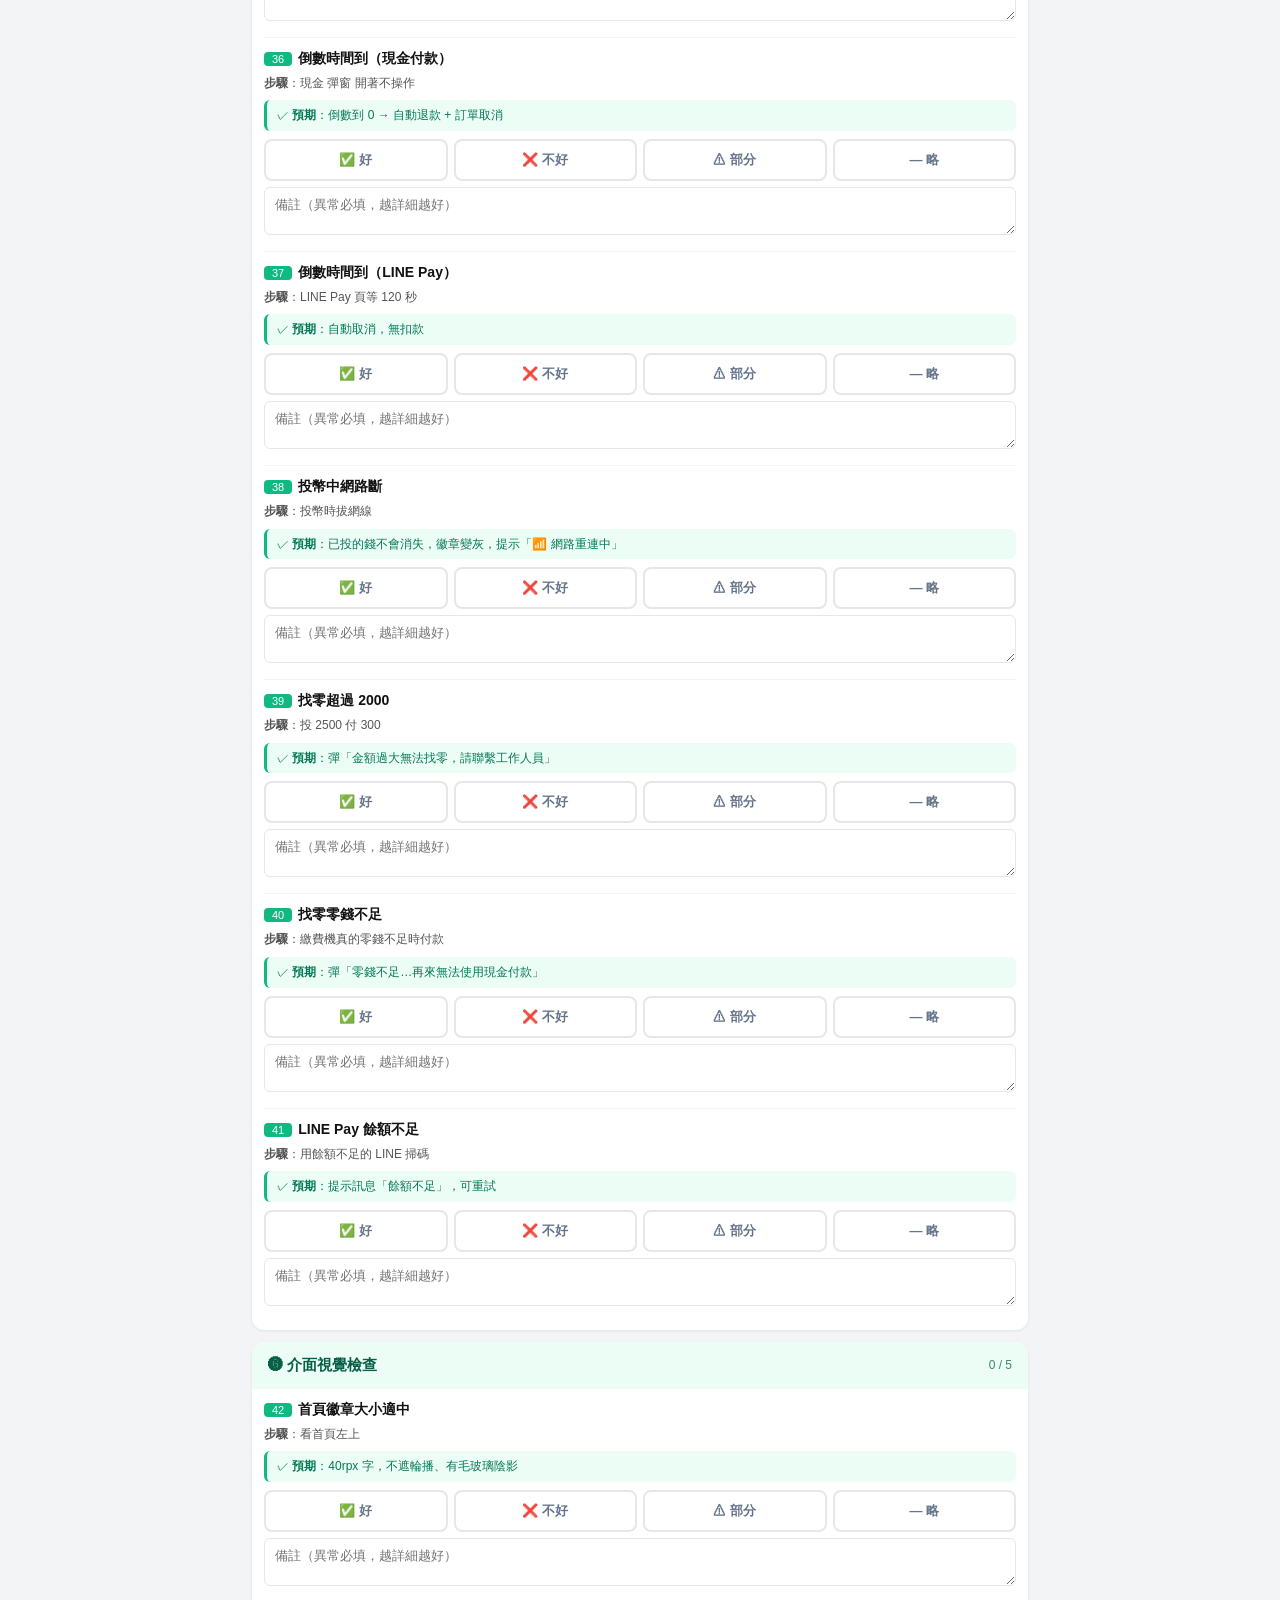
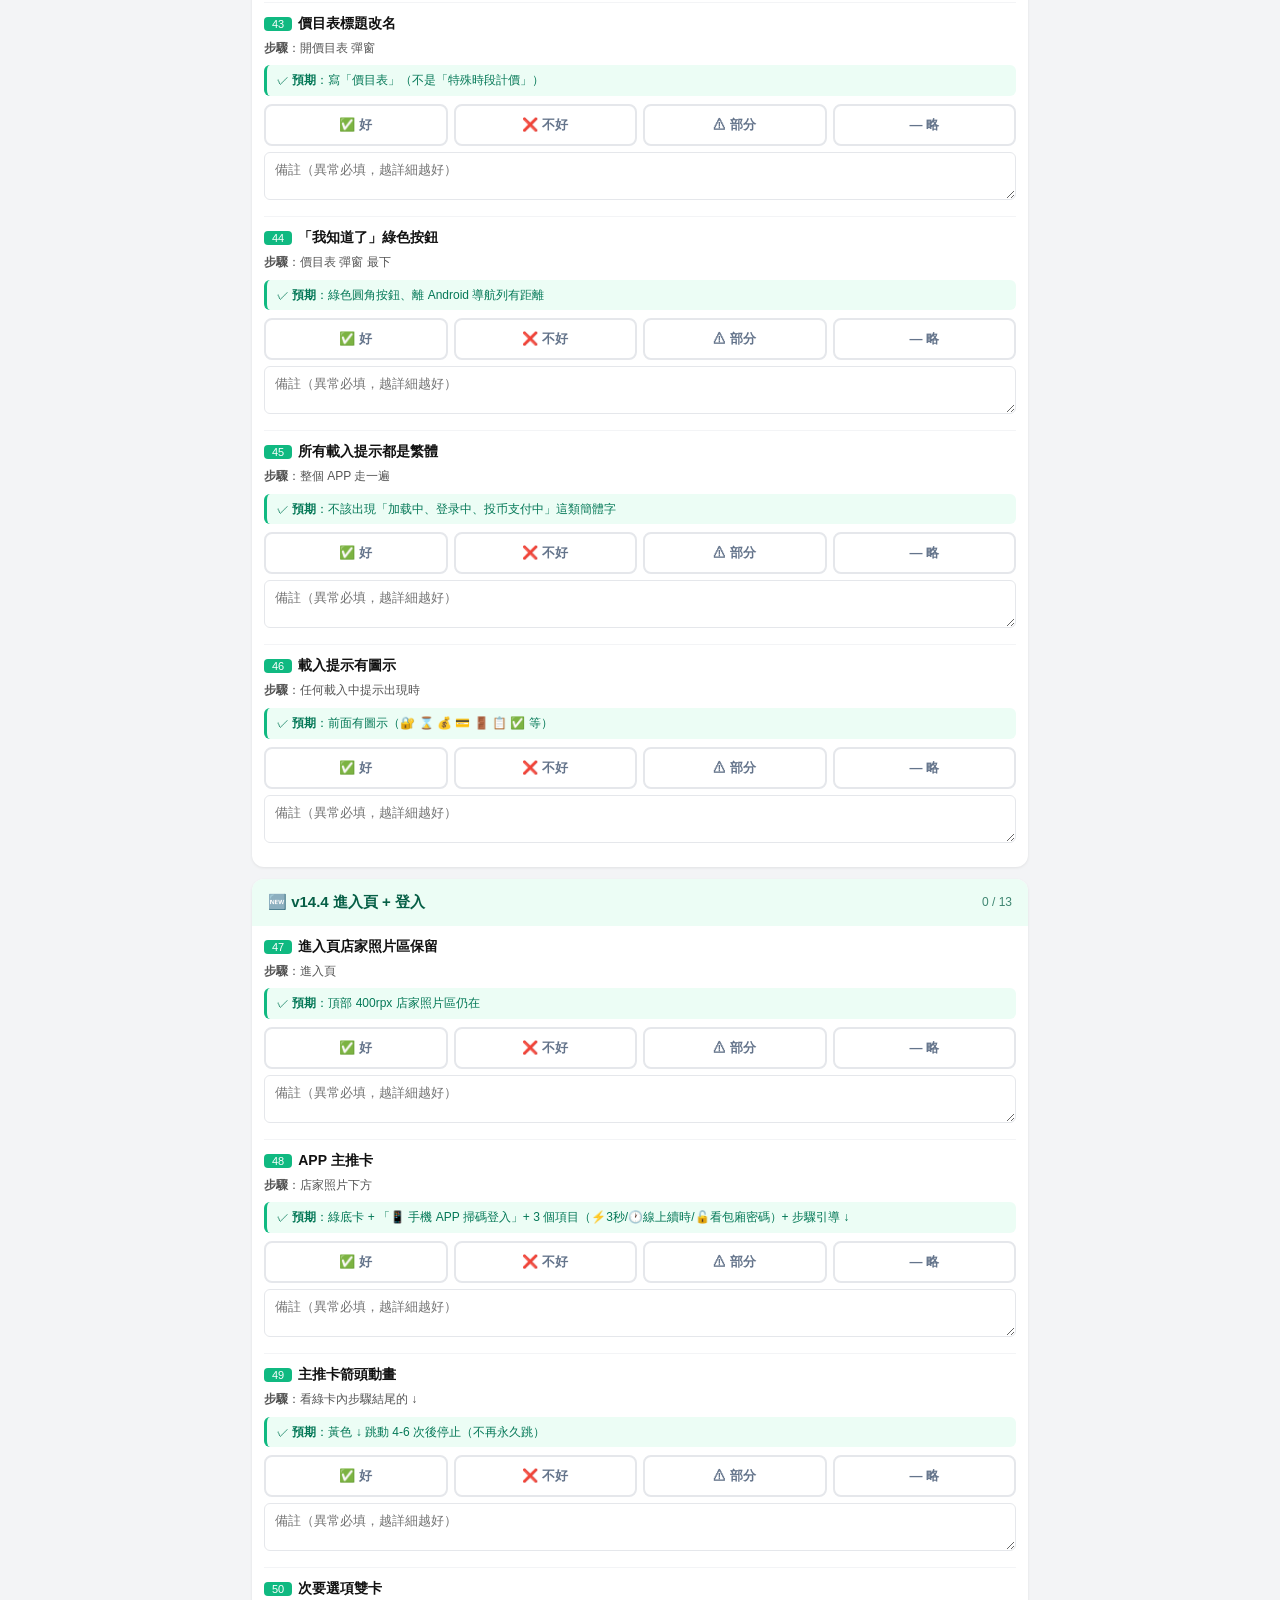
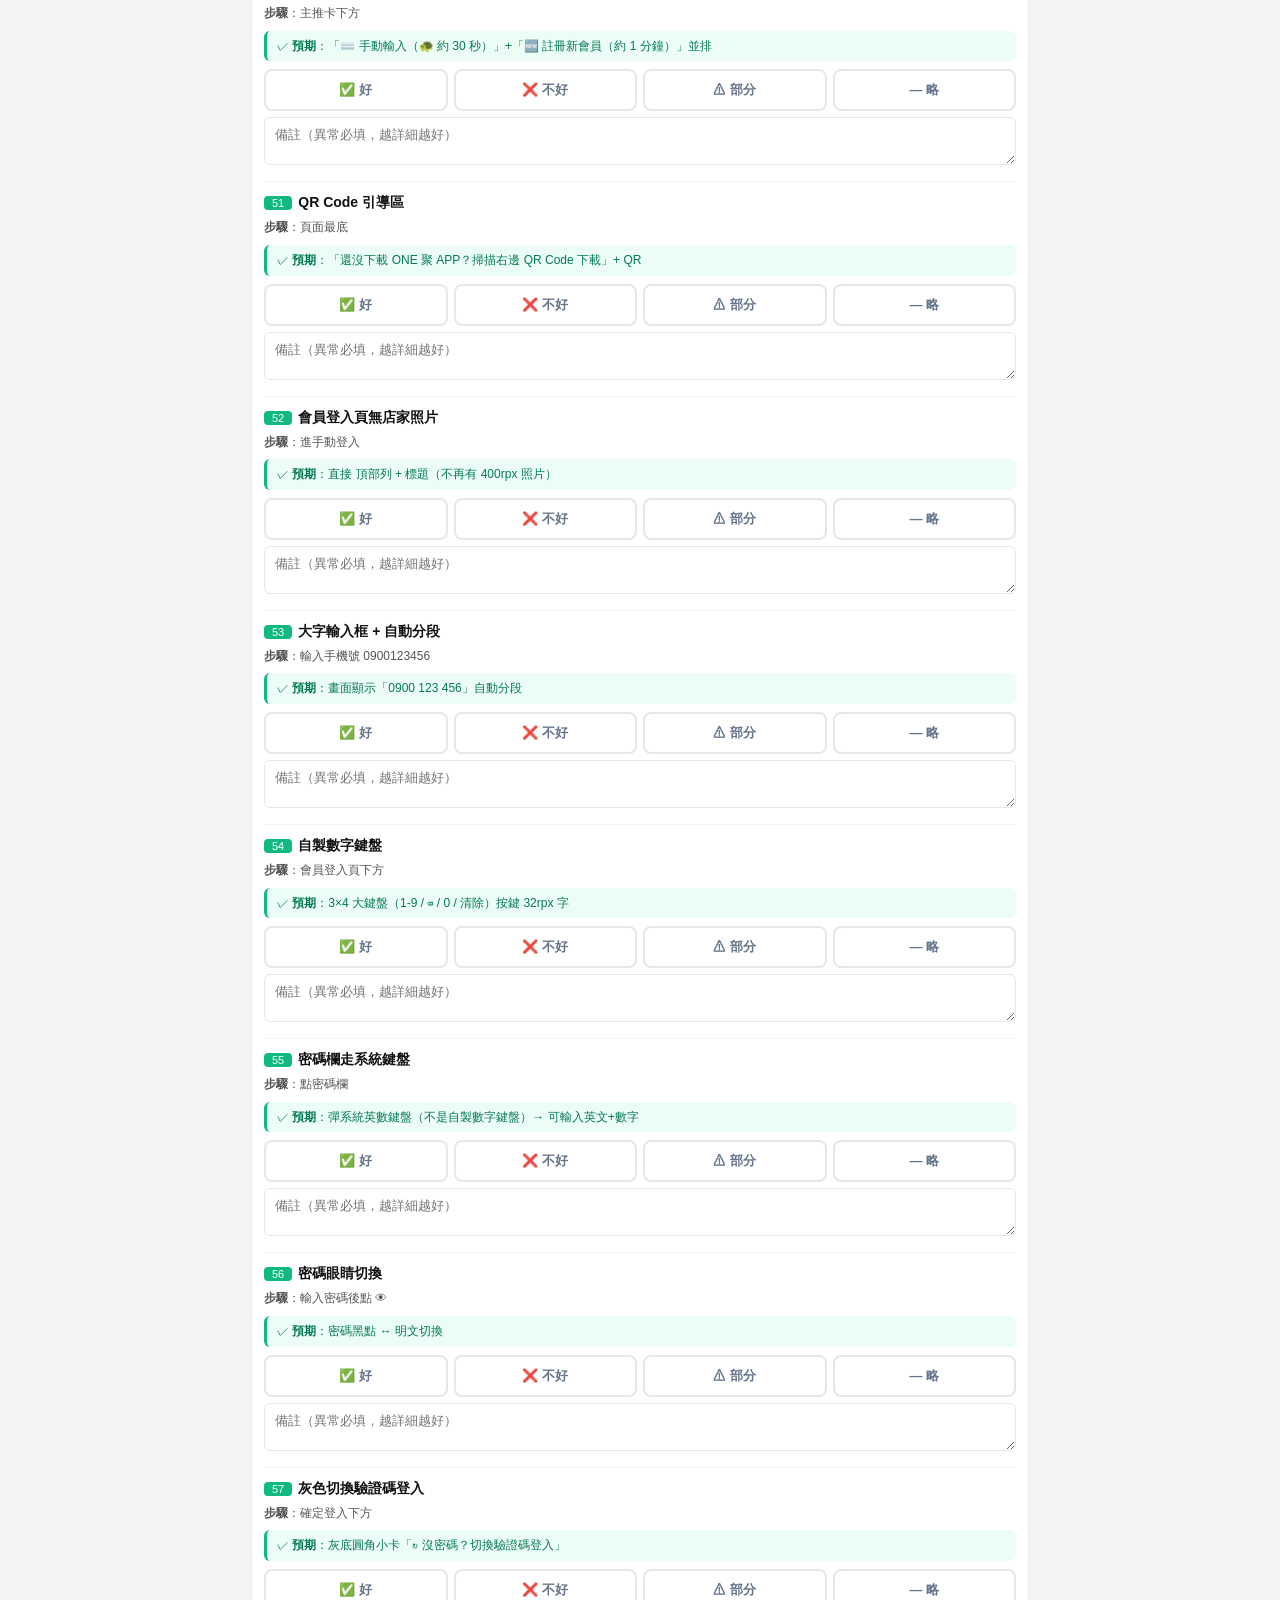
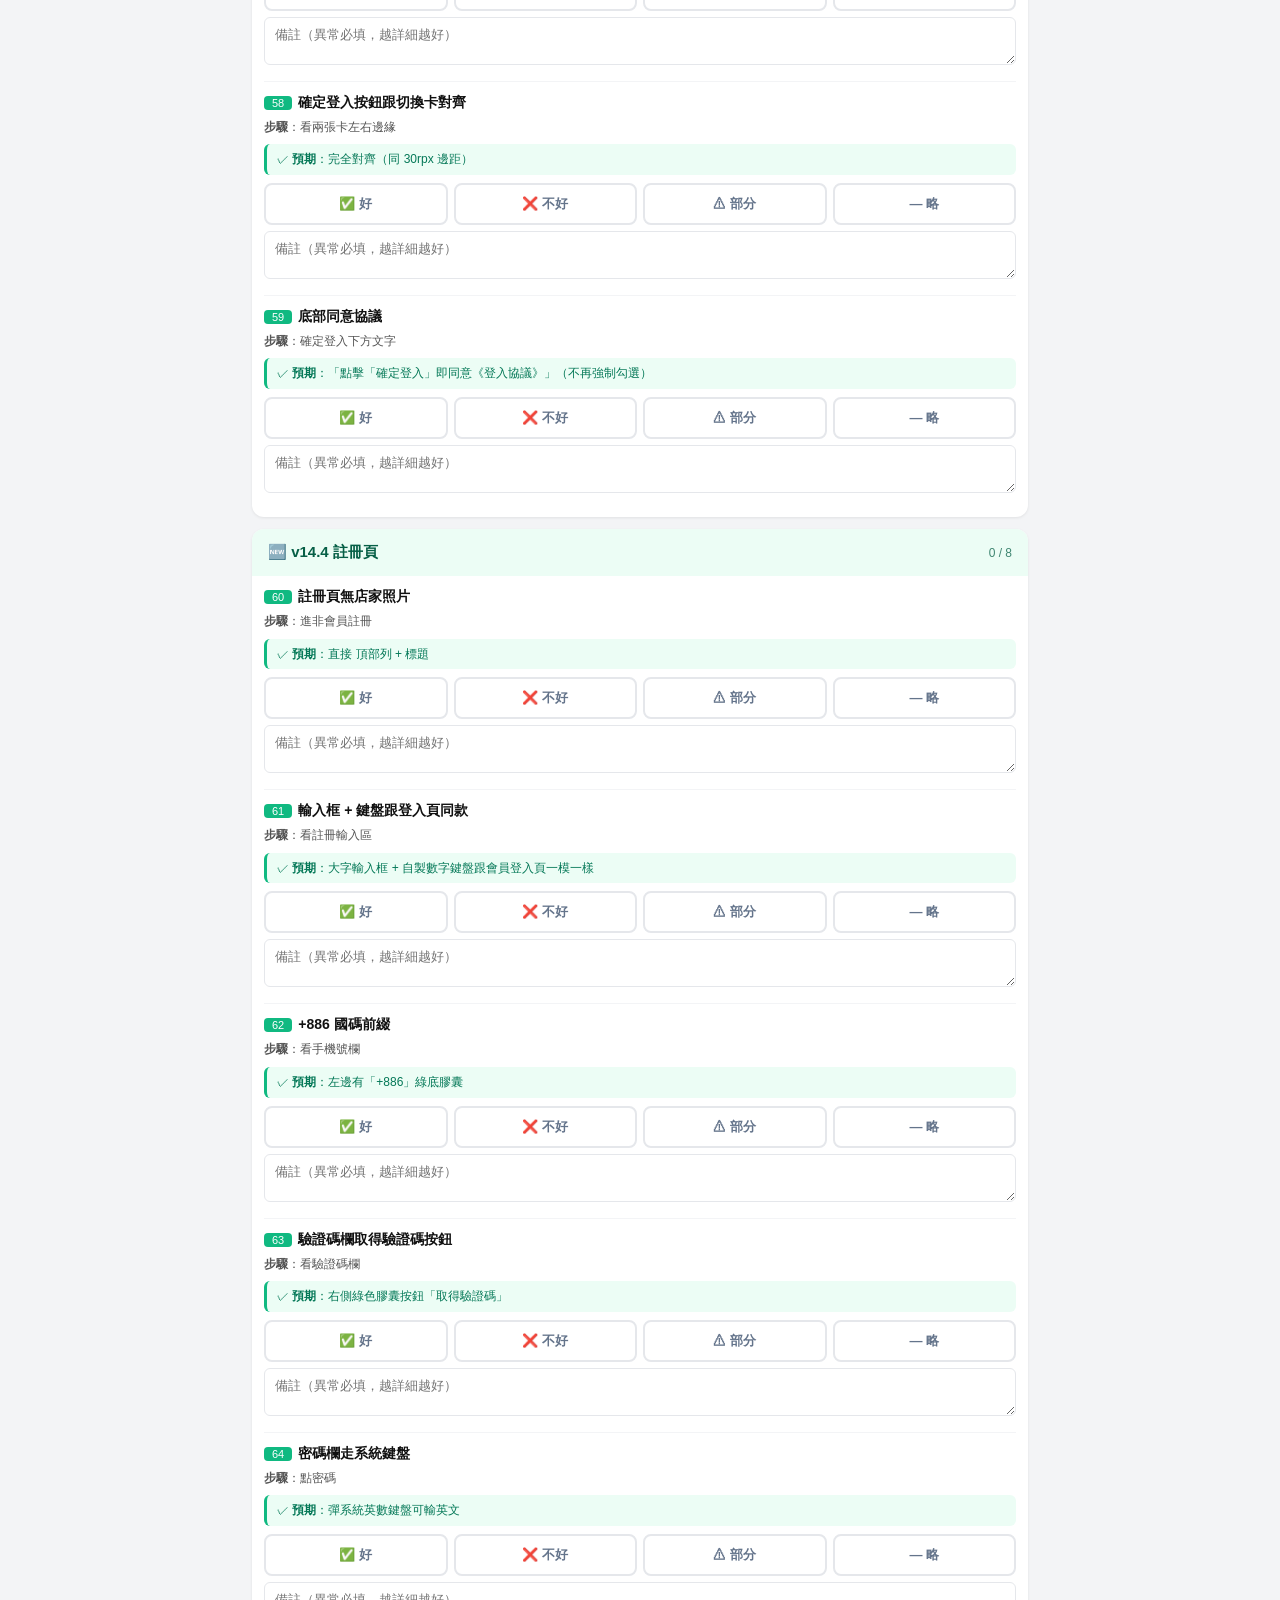
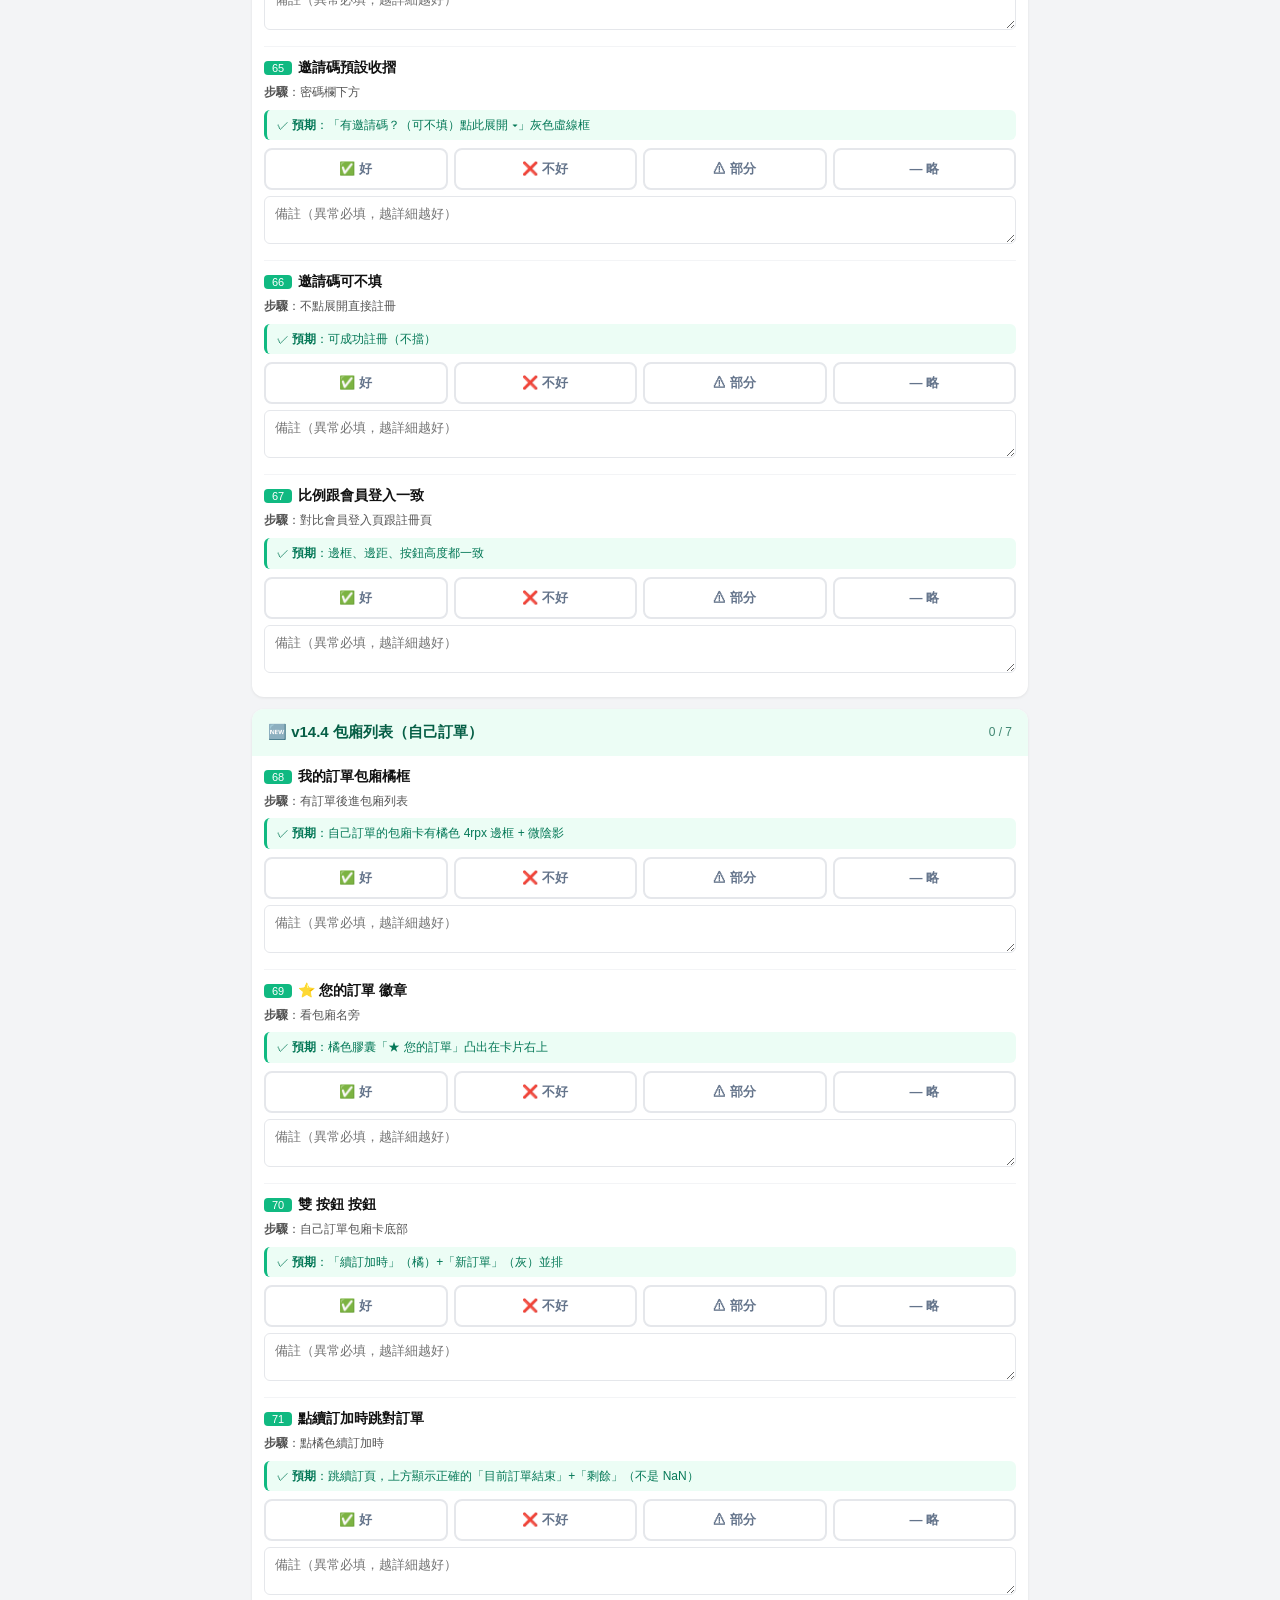
==== commit 3a0752f7: "pay-test: 升級 v14.5.2 → v14.7.1，新增 46 項測試（#165-210） - 版本號 VERSION/VERSION_FULL/VERSION_CODE → v14.7.1" ====
--- a/pay-test.html
+++ b/pay-test.html
@@ -193,11 +193,11 @@
 </div>
 
 <script>
-const VERSION = 'v14.5.2';
-const VERSION_FULL = '2.0.8-5-v14.5.2';
-const VERSION_CODE = 20870;
+const VERSION = 'v14.7.1';
+const VERSION_FULL = '2.0.8-5-v14.7.1';
+const VERSION_CODE = 20883;
 const API_URL = 'https://www.onegame.tw/api/test_results/submit';
-const STORAGE_KEY = 'pay_test_v14_5_2_draft';
+const STORAGE_KEY = 'pay_test_v14_7_1_draft';
 
 // 測試項定義
 const CATEGORIES = [
@@ -479,6 +479,88 @@
       { n: '162', t: '串口送指令失敗會上傳', d: '若投鈔過程串口拋錯（拔線或機械異常）', e: '✅ 後端 hy_pay_client_logs 看得到 type=serial_send_fail 紀錄（不只 console）' },
       { n: '163', t: '串口關閉失敗會上傳', d: '若 onUnload 串口 close 失敗', e: '✅ 後端 log 看得到 type=serial_close_fail 紀錄' },
       { n: '164', t: '頁面渲染錯誤會上傳', d: '故意觸發 Vue render error', e: '✅ 後端 log 看得到 type=vue_errorHandler 或 vue3_errorHandler 紀錄' },
+    ]
+  },
+  // ==================== v14.7 新增測試 ====================
+  {
+    key: 'v14_7_change_critical', title: '🔴 v14.7 找零完成自動跳轉（核心 bug 修補）', className: 'smoke',
+    items: [
+      { n: '165', t: '⭐ 訂單找零 50 元硬幣自動跳頁', d: '訂單 $600 投入 1 張 1000', e: '✅ 50 硬幣吐出 → 找零 popup 自動關閉 → 跳訂單詳情頁（v14.6 卡 popup 修補）' },
+      { n: '166', t: '⭐ 儲值找零 50 元硬幣自動跳頁', d: '$250 儲值方案投入 500 元', e: '✅ 50 硬幣吐出 → 找零 popup 自動關閉 → 餘額 +250 跳轉（v14.6 殘留 bug 修補）' },
+      { n: '167', t: '訂單找零 100 元紙鈔', d: '訂單 $400 投入 500 元', e: '✅ 100 紙鈔吐出 → popup 關閉 → 跳轉' },
+      { n: '168', t: '訂單找零紙幣混合', d: '訂單 $350 投入 500 元（找 150）', e: '✅ 100 紙鈔 1 張 + 50 硬幣 1 枚 → popup 關閉 → 跳轉' },
+      { n: '169', t: '儲值找零紙幣混合', d: '$100 儲值方案投入 500 元（找 400）', e: '✅ 找 4 張 100 → popup 關閉 → 跳回首頁' },
+      { n: '170', t: '找零不足錯誤 popup', d: '機器零錢不足時投大額', e: '✅ 顯示「⚠ 繳費機零錢不足」綠色 X-Popup（不是系統藍色 OK）' },
+    ]
+  },
+  {
+    key: 'v14_7_pay_layout', title: '🆕 v14.7 訂單付款投鈔頁新版面',
+    items: [
+      { n: '171', t: '訂單區佈局', d: '進付款頁看頂部訂單區', e: '✅ 左側兩行：📃 訂單編號 / ⏰ 使用時段；右側「🏠 球場D」綠膠囊小尺寸' },
+      { n: '172', t: '訂單編號不換行', d: '看訂單編號那行', e: '✅ 長 OR 編號完整一行顯示（不被截成多行）' },
+      { n: '173', t: '使用時段格式', d: '看使用時段那行', e: '✅ 格式 `2026-04-26 03:30 ~ 09:30`（後段日期不重複）' },
+      { n: '174', t: '付款資訊綠卡三欄', d: '看左邊綠色卡', e: '✅ 訂單金額（黑）/ 已付（綠）/ 待繳（紅）三欄並排' },
+      { n: '175', t: '4 位數金額不被擠', d: '訂單 $1500 看金額三欄', e: '✅ $1500 完整顯示，三欄都不被截斷' },
+      { n: '176', t: '付款進度條貼底端', d: '看綠卡', e: '✅ 「付款進度」標籤 + 進度條 + % 在綠卡最下方（金額在中間）' },
+      { n: '177', t: '付款提醒橘卡 1 行字', d: '看右邊橘色卡', e: '✅ 「📷 請逐張投入鈔票」一行不換行' },
+      { n: '178', t: '硬幣投入提醒 1 行字', d: '看橘卡底部', e: '✅ 「💰 硬幣也請逐枚投入」一行不換行' },
+      { n: '179', t: '投入大條樣式', d: '看金額區下方橘色大條', e: '✅ 左邊白色 ATM 圖示 + ↓ + 中間白色直線 + 右邊「請投入紙鈔/硬幣」白字大' },
+      { n: '180', t: '面額卡標題', d: '看下方面額區', e: '✅ 「💲 本機接受面額」（綠色 $ 圓 icon + 黑字）' },
+      { n: '181', t: '面額 4 卡', d: '看面額區', e: '✅ 1000 紙鈔 / 500 紙鈔 / 100 紙鈔 / 50 硬幣 4 卡並排，邊框深灰看得清楚' },
+      { n: '182', t: 'service-row QR', d: '看頁面最下', e: '✅ QR 在最左、文字「📱掃碼上線體驗更便利 / 手機開門·看密碼·線上續時」**置中於 QR 右側剩餘空間**（不貼右邊）' },
+    ]
+  },
+  {
+    key: 'v14_7_recharge_layout', title: '🆕 v14.7 儲值頁新版面',
+    items: [
+      { n: '183', t: '儲值方案選擇主畫面', d: '進儲值頁', e: '✅ 看到付款方式選項 + 儲值套餐方案' },
+      { n: '184', t: '選方案 → 切到投鈔頁', d: '選方案點「確定」', e: '✅ 整個畫面切到新版面（不再是中央彈窗）' },
+      { n: '185', t: '儲值版面元素', d: '看投鈔狀態畫面', e: '✅ 訂單編號 / 當前餘額 + 「💰 儲值」chip / 儲值資訊綠卡 / 儲值提醒橘卡 / 投入大條 / 面額卡' },
+      { n: '186', t: '⭐ 取消儲值能退出', d: '在投鈔狀態按底部紅邊「取消儲值」', e: '✅ 跳「⚠ 正在儲值中」popup → 等 3 秒 → 確定退出 → **回上一頁**（不卡住、不回方案頁）' },
+      { n: '187', t: '繼續儲值不退出', d: '取消 popup 跳出後按「繼續儲值」', e: '✅ popup 關閉、回投鈔頁' },
+      { n: '188', t: '儲值取消 popup 風格', d: '看取消 popup', e: '✅ 紅標題「⚠ 正在儲值中」+ 灰邊「繼續儲值」+ 綠底「確定退出並退鈔」（與訂單付款同風格）' },
+    ]
+  },
+  {
+    key: 'v14_7_popup_unified', title: '🆕 v14.7 popup 統一風格（30 處）',
+    items: [
+      { n: '189', t: '退出二次確認雙鈕間距', d: '投鈔中按上一頁 → 看 popup', e: '✅ 「繼續付款」灰底 / 「確定退出並退鈔」綠底，**中間有間距**（不黏）' },
+      { n: '190', t: '繼續付款按鈕深邊', d: '看灰色按鈕', e: '✅ 灰底有深灰邊框（不糊在背景）' },
+      { n: '191', t: '會員登入 popup', d: '會員登入頁不填輸入點確定', e: '✅ 跳綠色 X-Popup「⚠ 系統提示 / 請檢查是否填寫」（不是 iOS 系統藍字 OK）' },
+      { n: '192', t: '切換店家 popup', d: 'about 頁切換店家', e: '✅ 跳「🔄 切換店家」綠色 popup（不是系統樣式）' },
+      { n: '193', t: '盤點完成 popup', d: '繳費機操作頁退幣盤點', e: '✅ 跳「✓ 盤點完成」綠色 X-Popup' },
+      { n: '194', t: '跳頁失敗 popup', d: '若有 navigateTo 失敗的場景', e: '✅ 跳「⚠ 跳頁失敗」綠色 X-Popup' },
+    ]
+  },
+  {
+    key: 'v14_7_balance_pay', title: '🆕 v14.7 餘額付款 UI（detail / extend_order）',
+    items: [
+      { n: '195', t: '餘額抵扣勾選圓圈', d: '預訂頁第三步看「💰 餘額抵扣」格子', e: '✅ 右側有勾選圓圈 ✓（同 LINE Pay/現金 設計）' },
+      { n: '196', t: '優惠券勾選圓圈', d: '預訂頁看「🎟️ 優惠券」格子', e: '✅ 右側也有勾選圓圈 ✓' },
+      { n: '197', t: '餘額未啟用不要橘色', d: '進預訂頁有餘額但沒勾餘額抵扣', e: '✅ 餘額抵扣格子保持白底（不會整格變橘色 hint）' },
+      { n: '198', t: '餘額金額黑色', d: '看餘額抵扣格子上的金額', e: '✅ 金額文字是黑色（不再是橘色）' },
+      { n: '199', t: '餘額抵扣綠色顯示', d: '勾選餘額抵扣', e: '✅ 抵扣金額是綠色「-$xxx」（不再是橘色）' },
+      { n: '200', t: '續單頁同樣設計', d: '使用中訂單續單', e: '✅ 續單付款頁的餘額/優惠券格子設計跟下單頁一致' },
+    ]
+  },
+  {
+    key: 'v14_7_admin_ops', title: '🆕 v14.7 繳費機操作頁全新版面',
+    items: [
+      { n: '201', t: '頂部右側狀態膠囊', d: '進繳費機操作頁', e: '✅ 右上角「● 設備正常」綠色膠囊' },
+      { n: '202', t: '鈔票管理卡', d: '看上方卡片', e: '✅ 💵 圓 icon + 標題「鈔票管理」+ 循環箱 tag' },
+      { n: '203', t: '兩張子卡並排', d: '鈔票管理卡內', e: '✅ 「商家補鈔 0」+「現有數量 5」兩張卡有間距，右下角灰色 watermark icon' },
+      { n: '204', t: '⭐ 三按鈕中間有距離', d: '看三個綠色動作按鈕', e: '✅ 🔍 現有查詢 / ＋ 商家補鈔 / ↪ 轉入錢盒 中間都有間距（rockchip flex gap 修補）' },
+      { n: '205', t: '本次查詢結果空態', d: '初次進頁未查詢', e: '✅ 灰底卡顯示「📋 尚無查詢資料」（淡灰圖示）' },
+      { n: '206', t: '硬幣管理卡', d: '看下方卡片', e: '✅ 🪙 圓 icon + 「現有數量 400」大字 + 右下「📋 退幣盤點」綠按鈕' },
+    ]
+  },
+  {
+    key: 'v14_7_misc', title: '🆕 v14.7 其他 UI 細節',
+    items: [
+      { n: '207', t: '⭐ splash 1.5 秒', d: 'APP 真正開機（kill 後重啟）', e: '✅ logo + 「ＯＮＥ聚 3.0」+ 進度條 + 讀取中，**1.5 秒後**消失（之前 3 秒）' },
+      { n: '208', t: '邊框深灰', d: '看訂單編號卡 / 包廂卡 / 面額卡 / 登入卡', e: '✅ 邊框是深灰 #555（不是淺灰糊在背景）' },
+      { n: '209', t: '面額 hint 不再單獨顯示', d: '看面額卡下方', e: '✅ 不再有「請一張投完再投下一張」獨立小卡（已整合到付款提醒卡）' },
+      { n: '210', t: '訂單區包廂 chip 不擋使用時段', d: '看訂單區包廂 chip', e: '✅ chip 對齊訂單編號那行頂部，不會壓到使用時段' },
     ]
   },
 ];
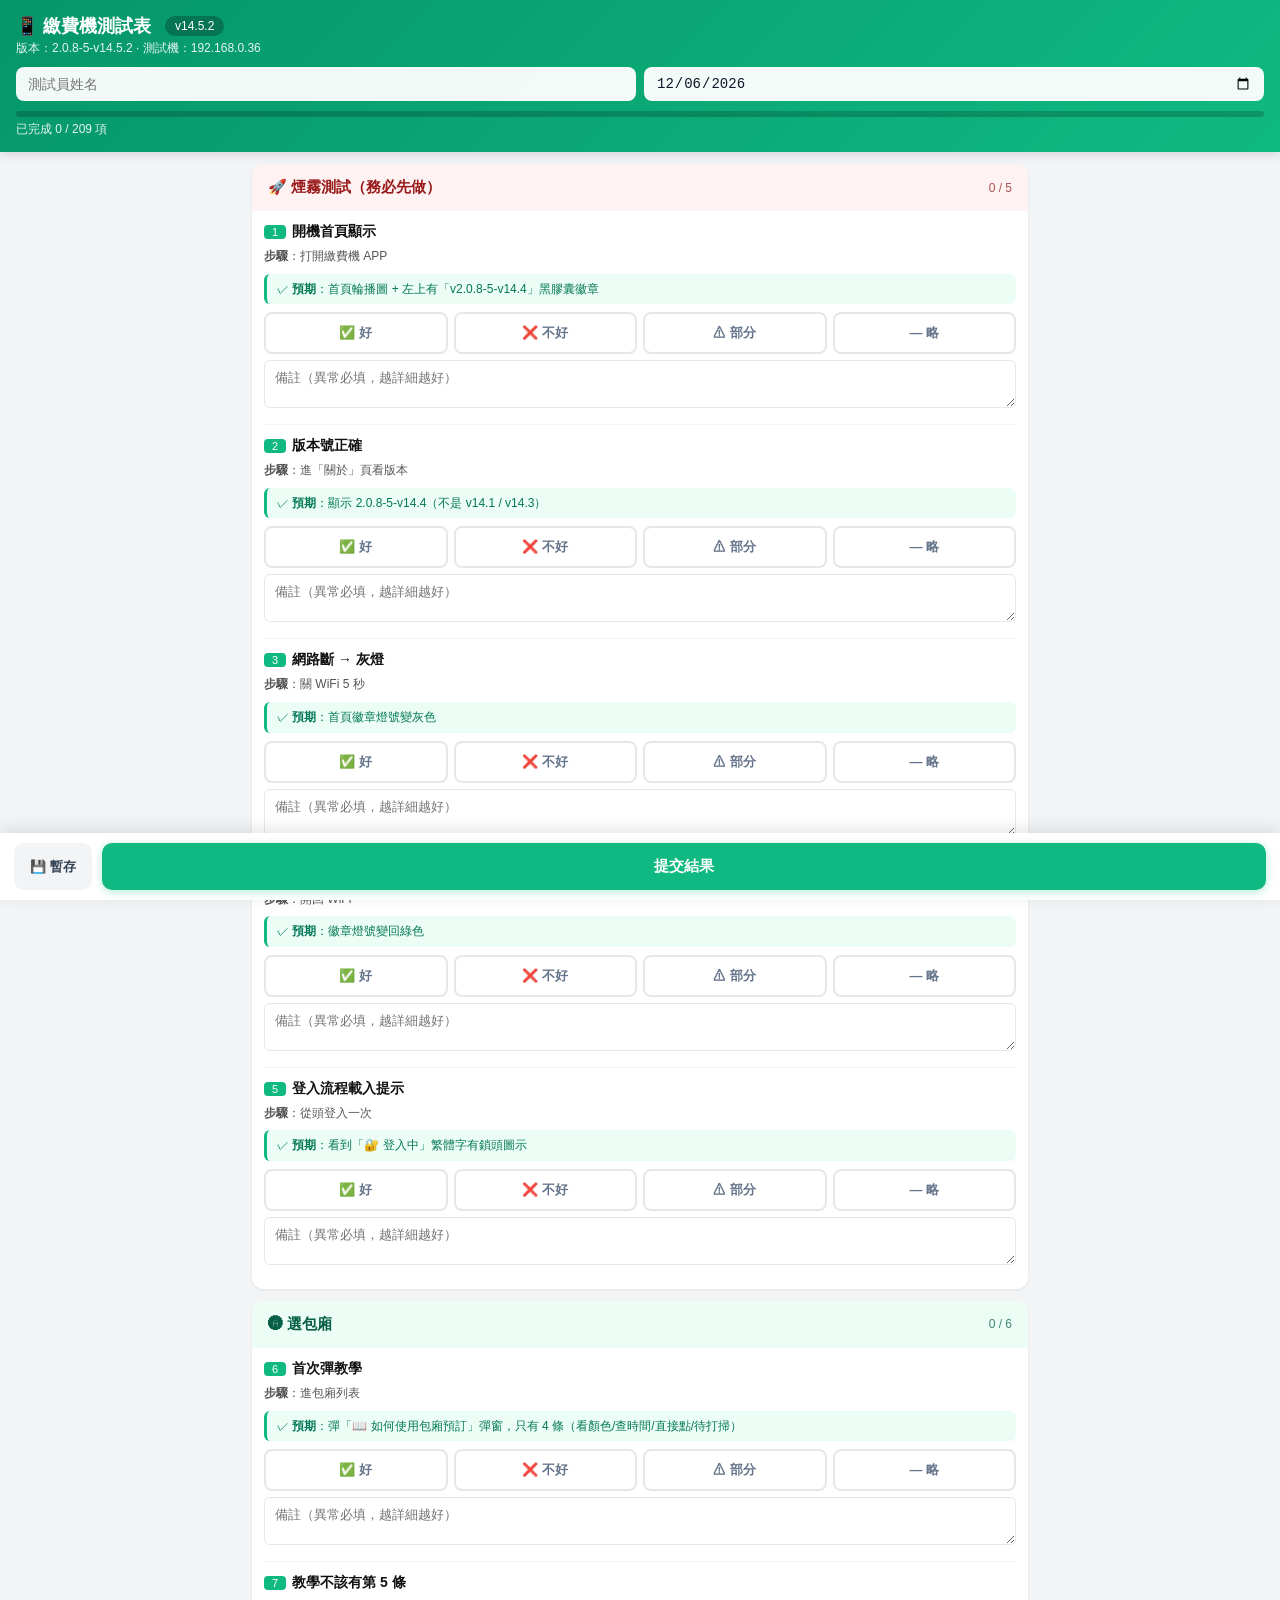
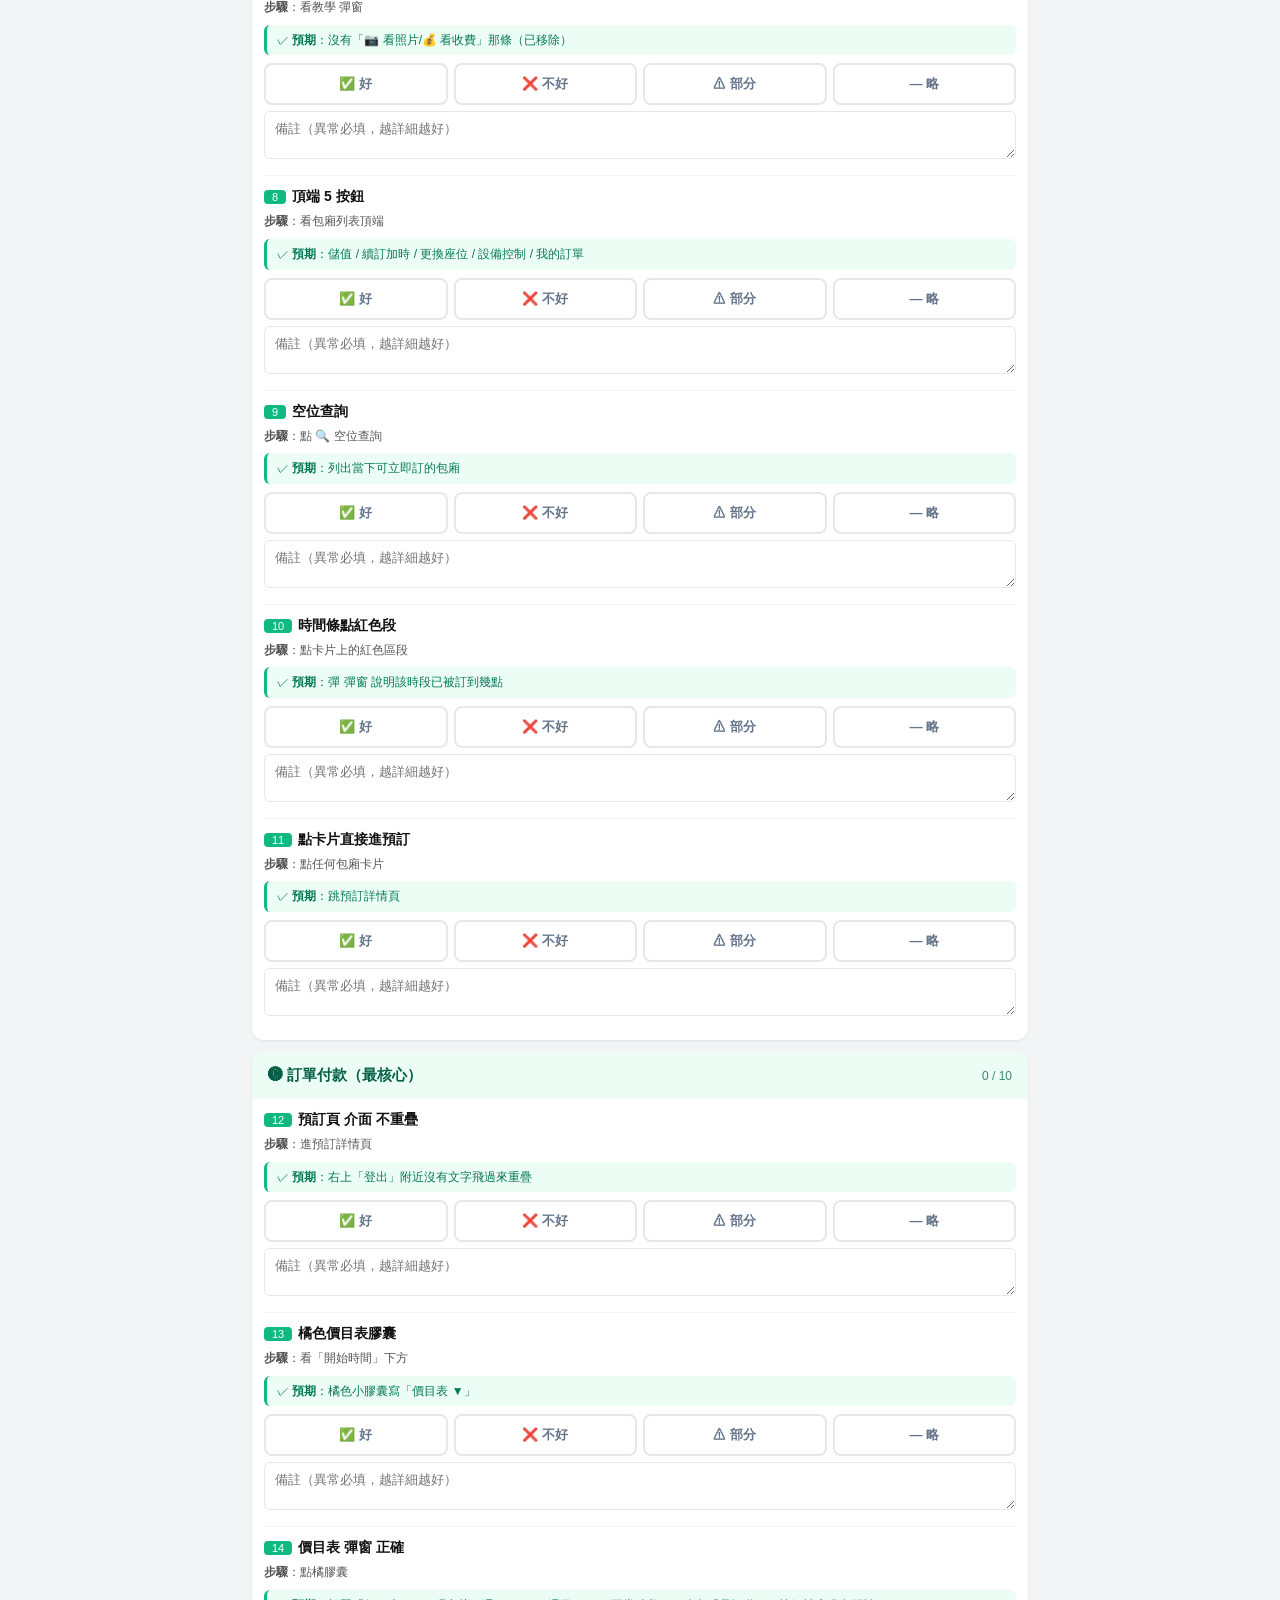
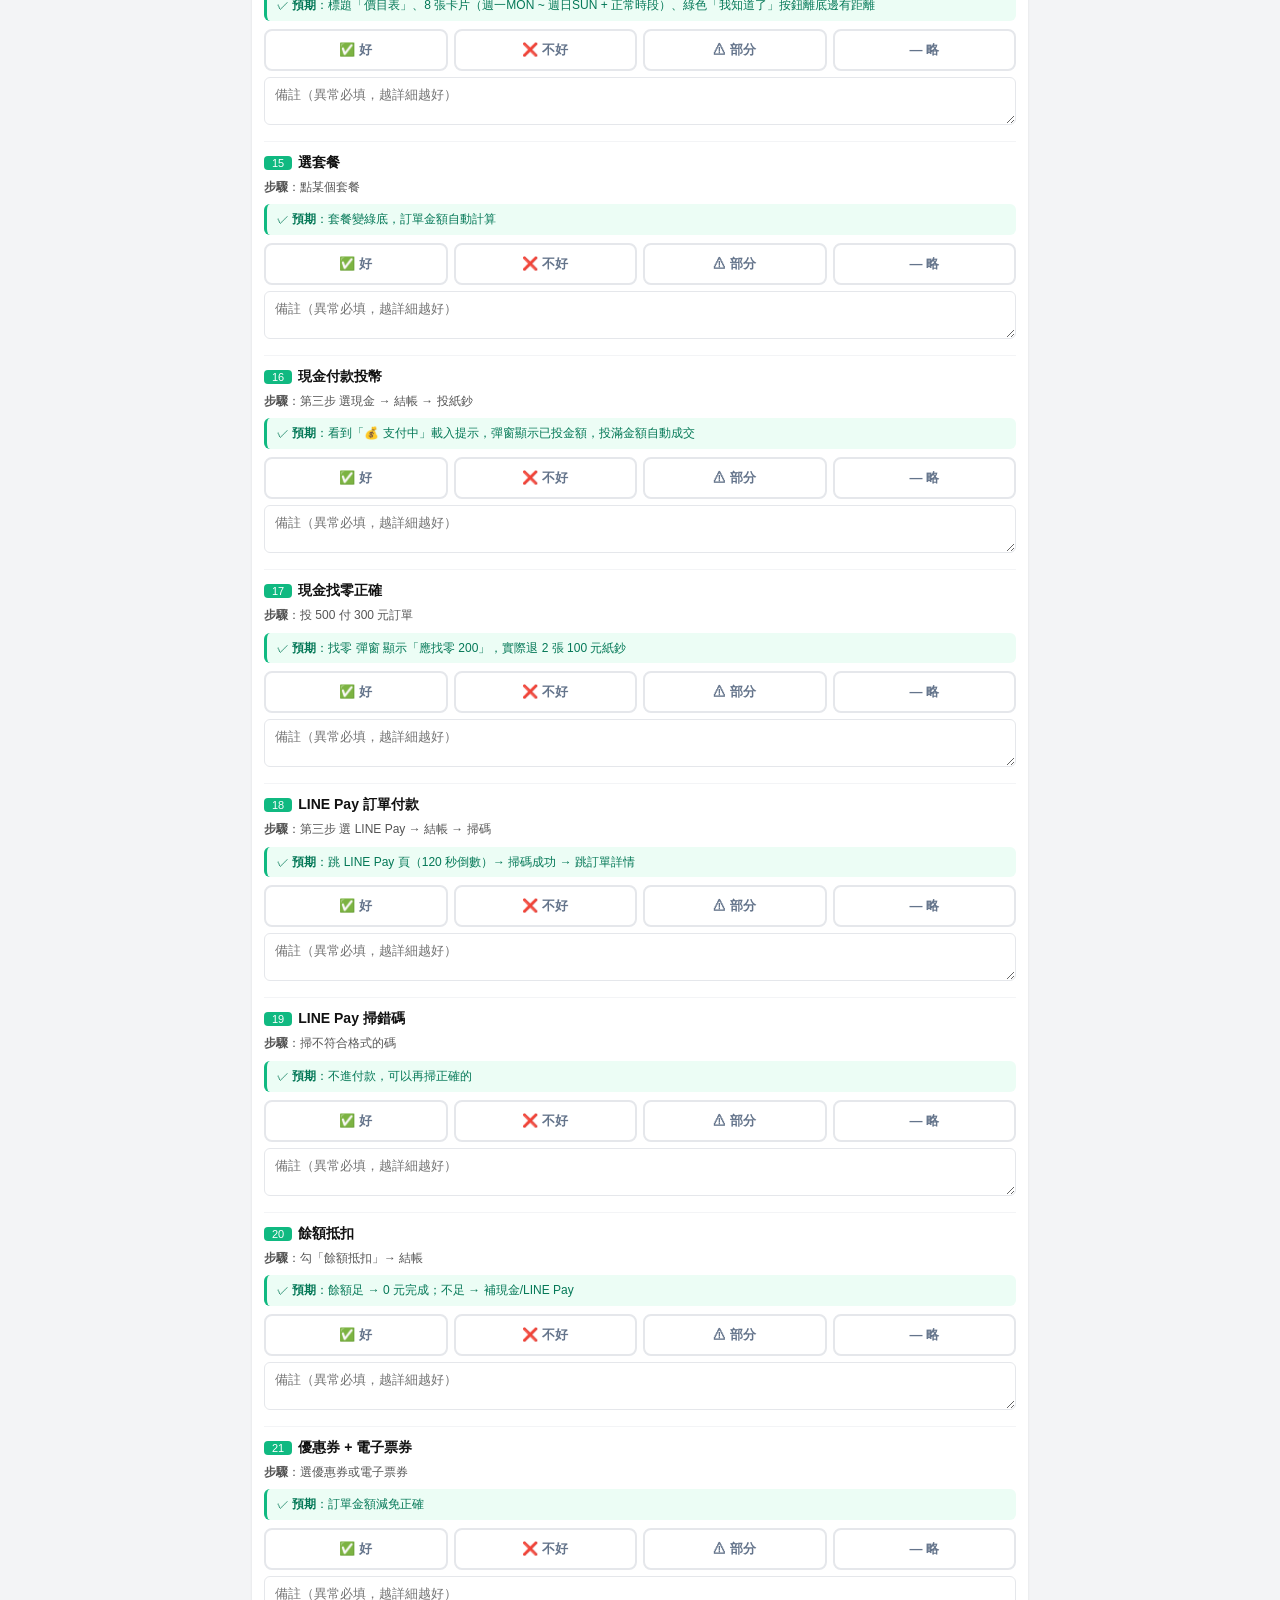
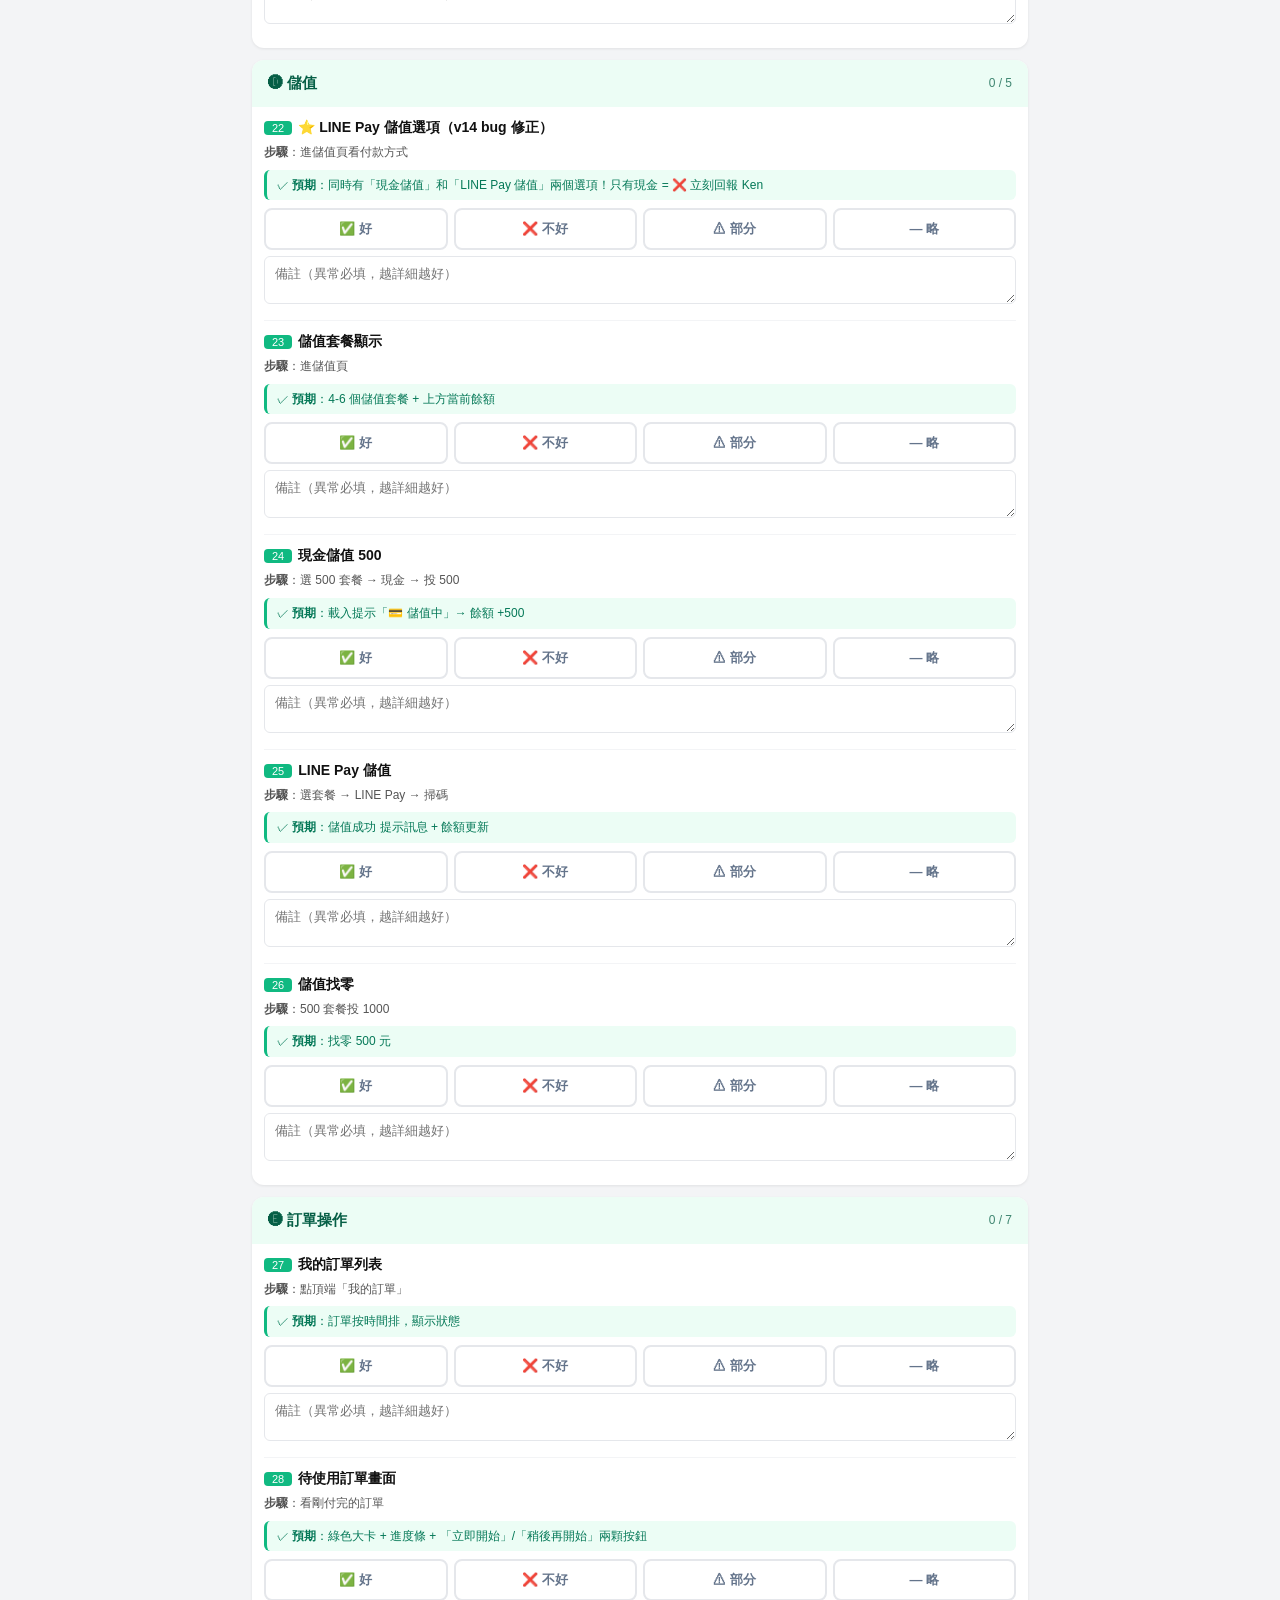
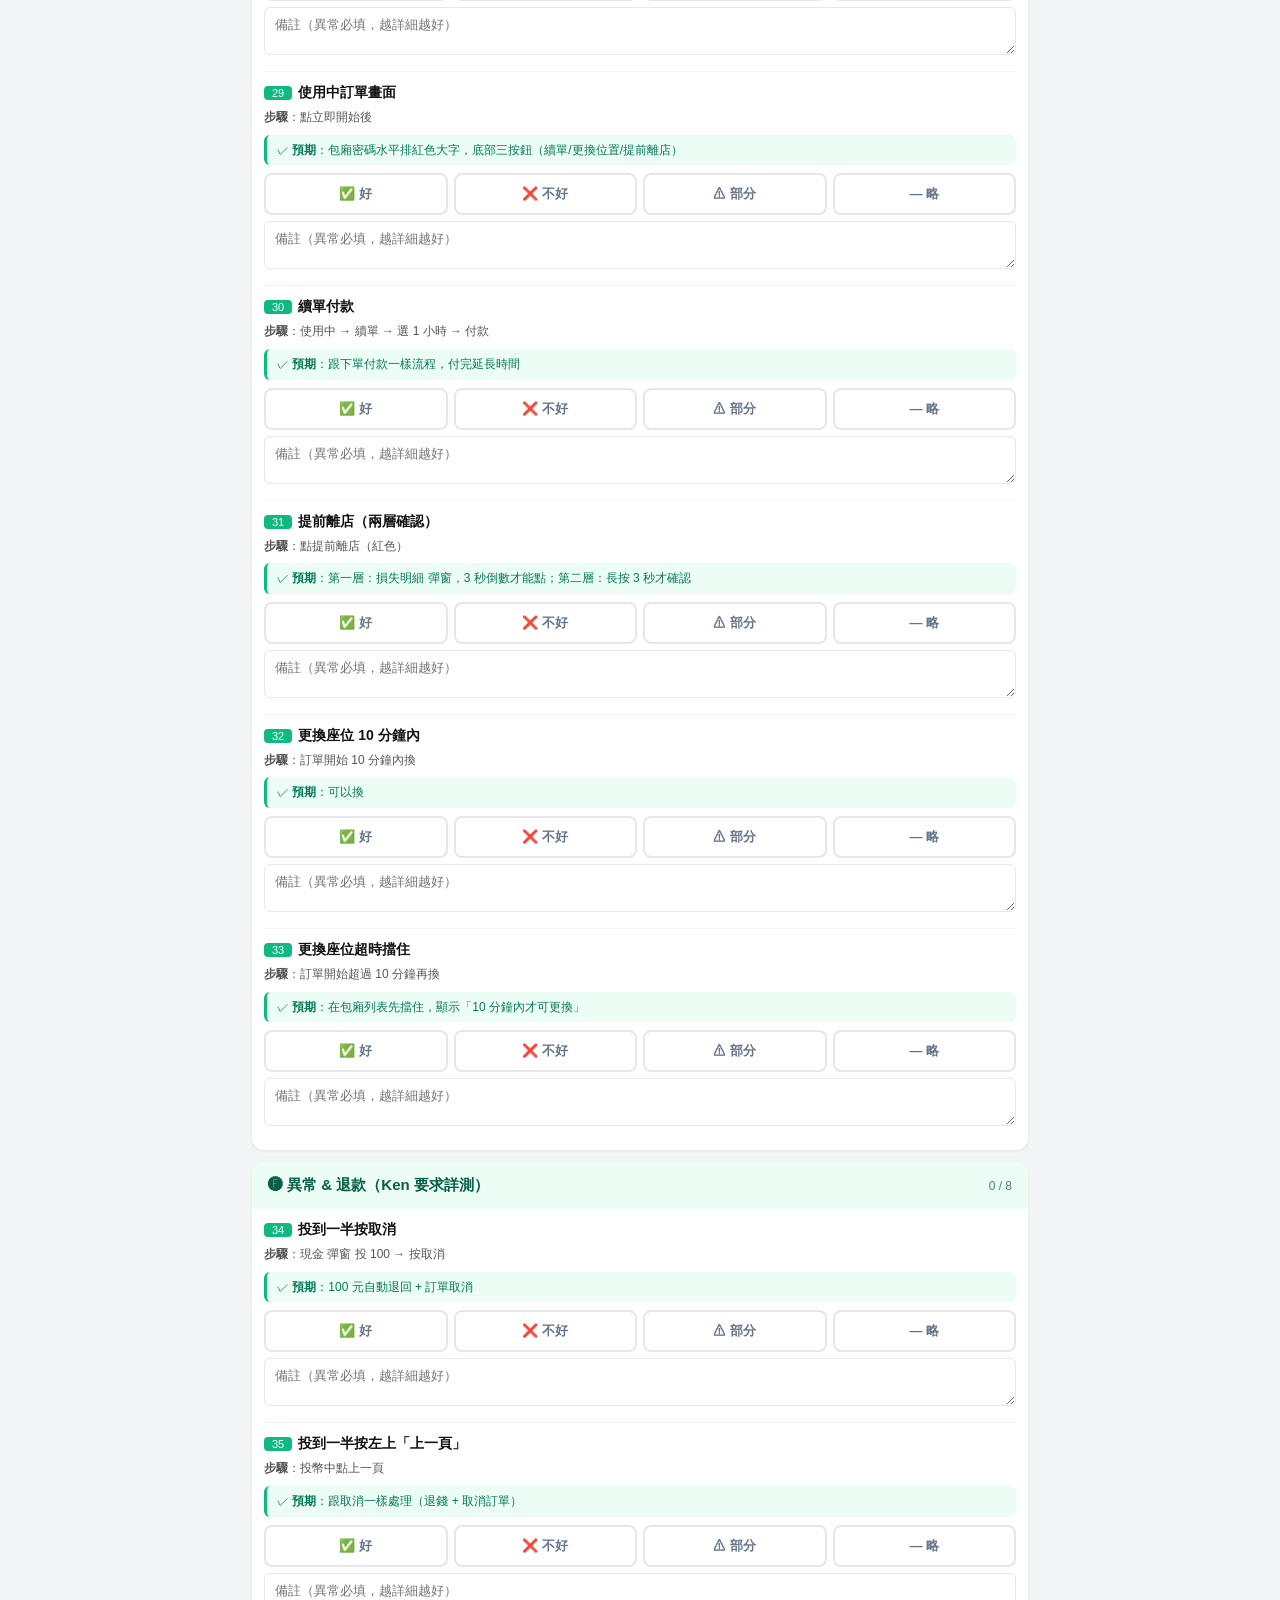
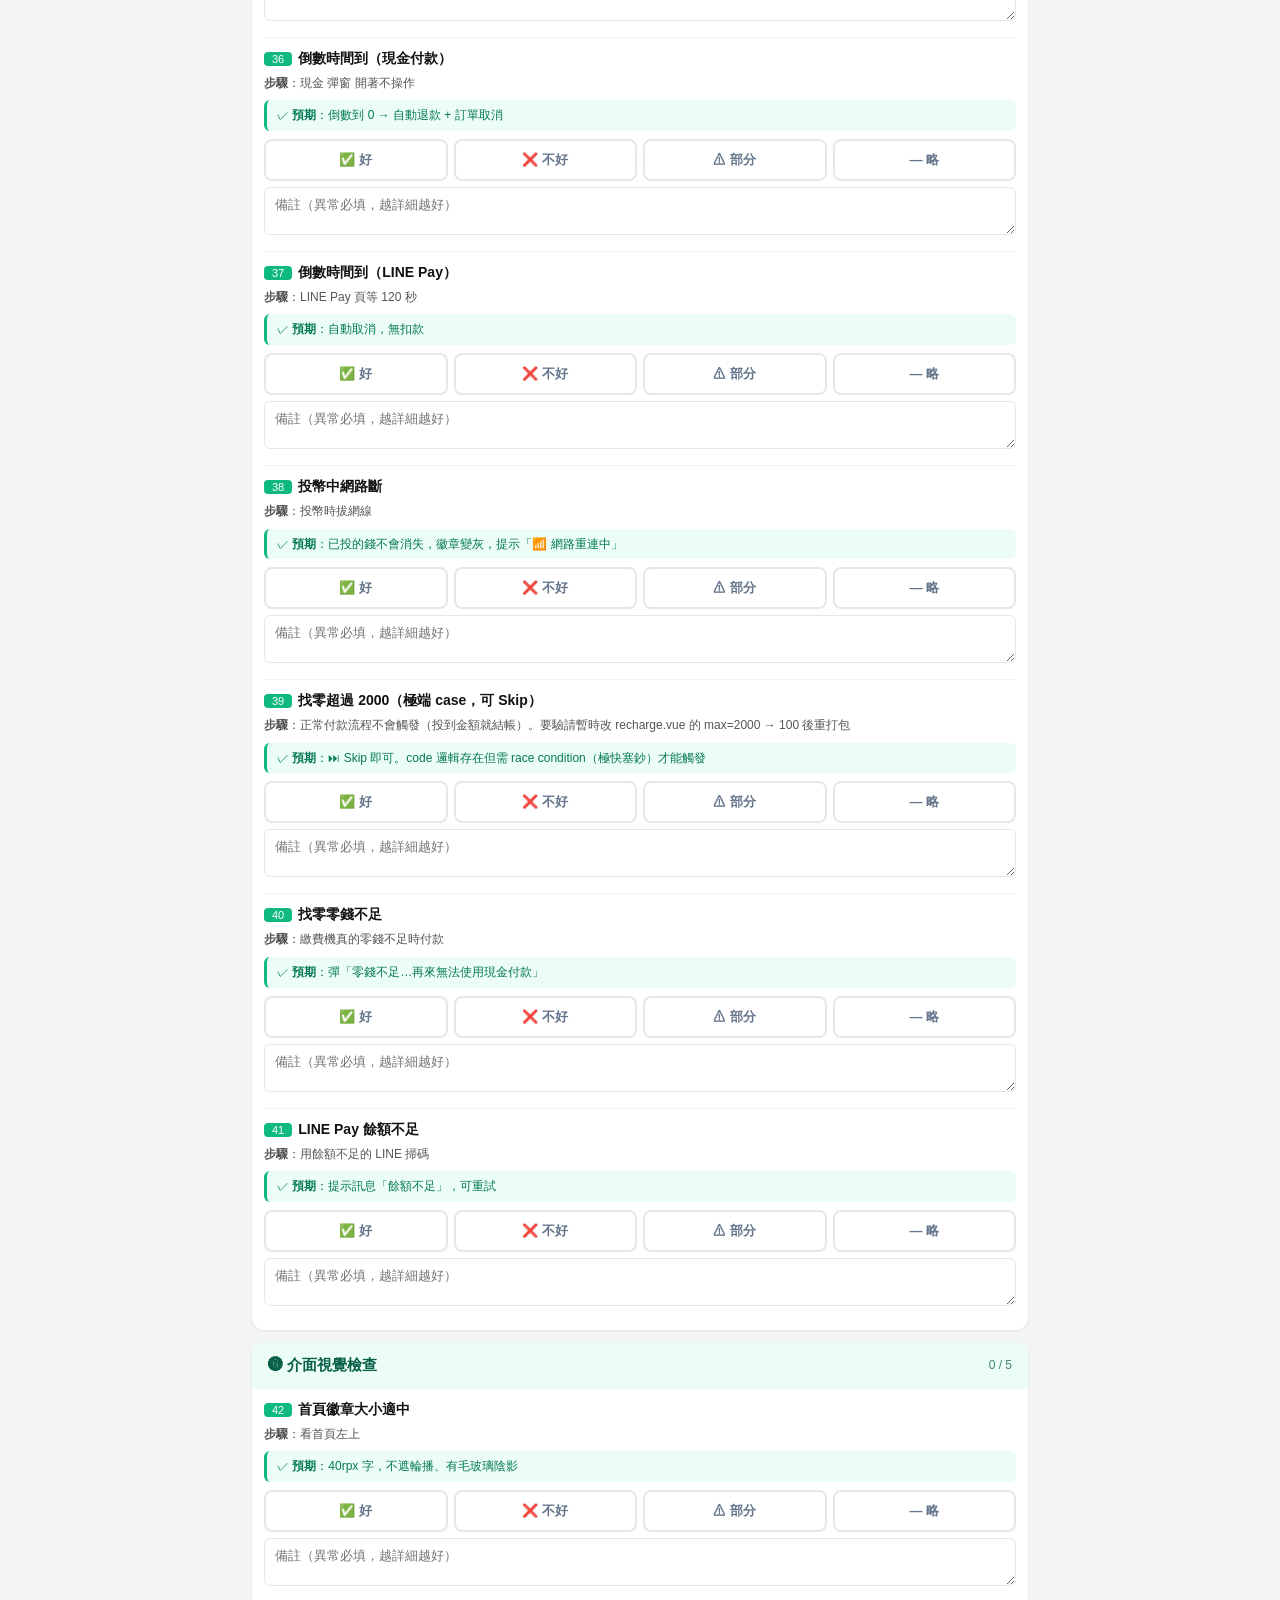
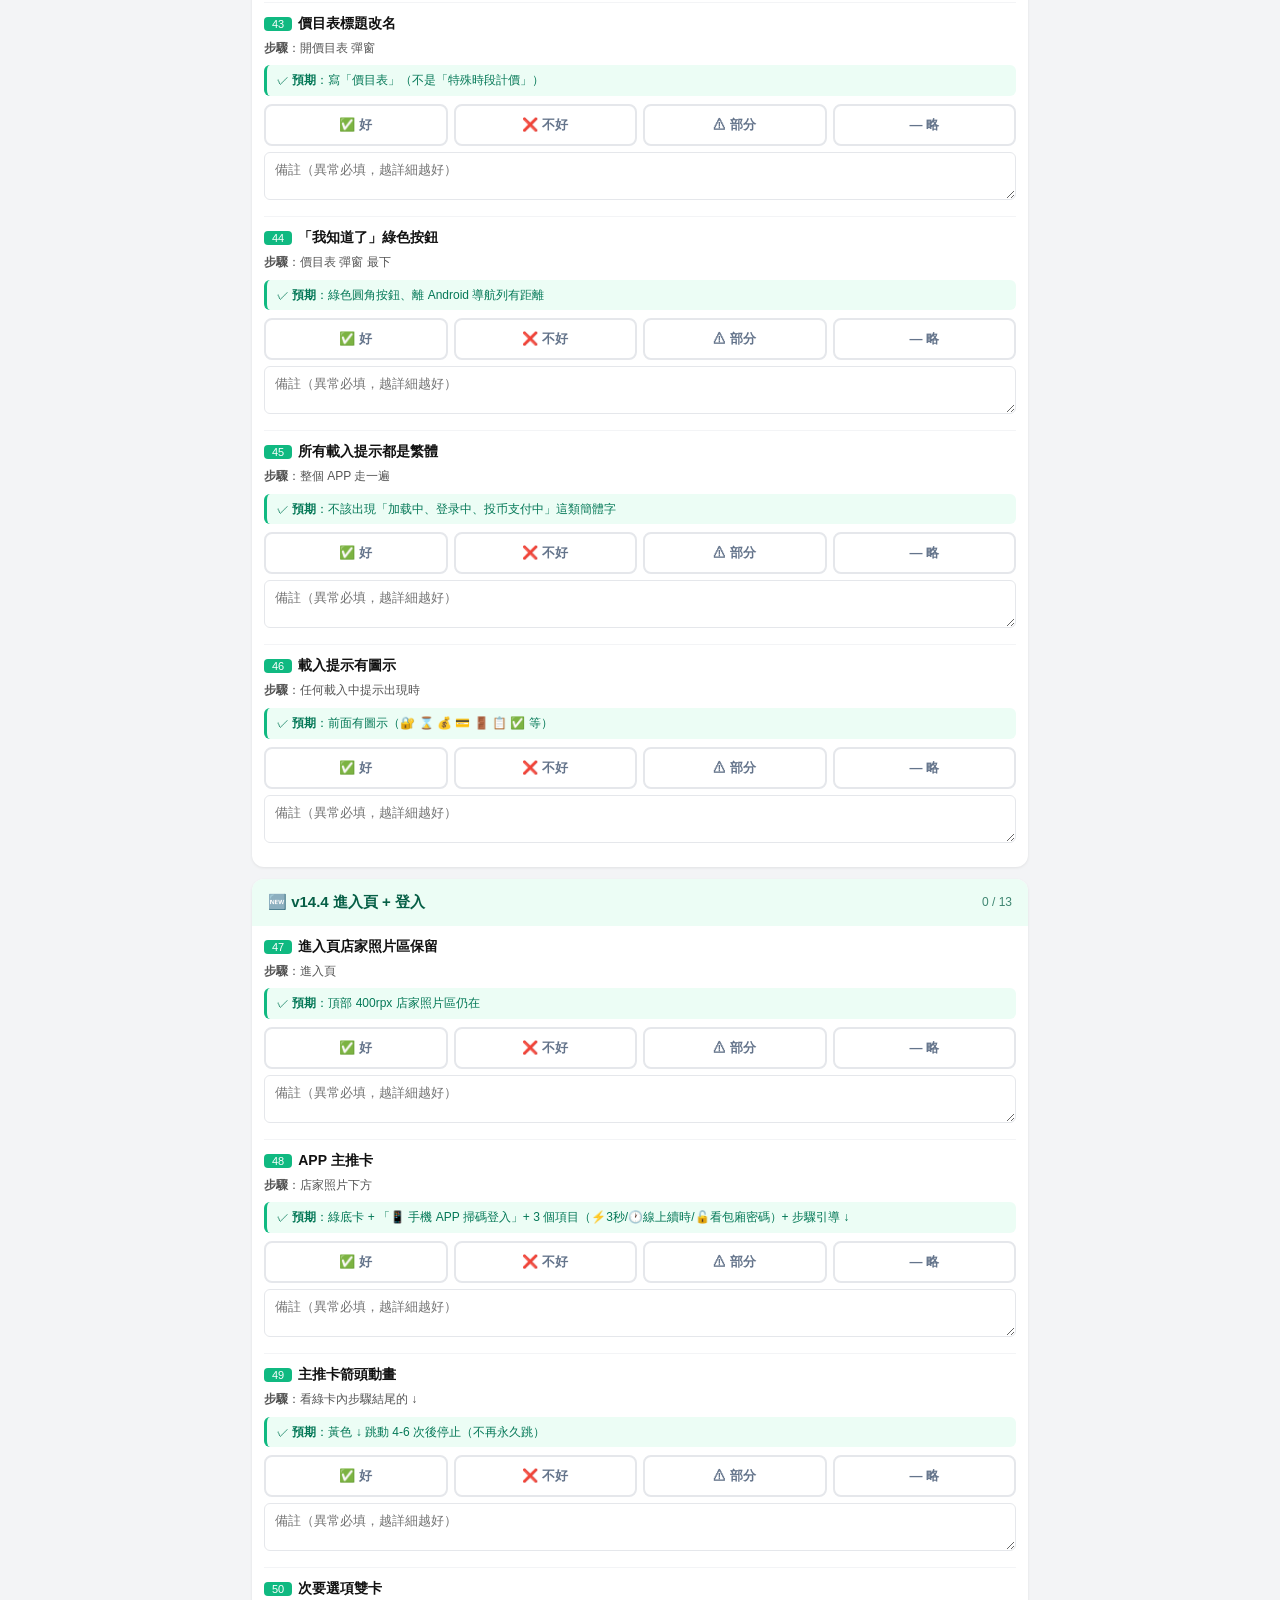
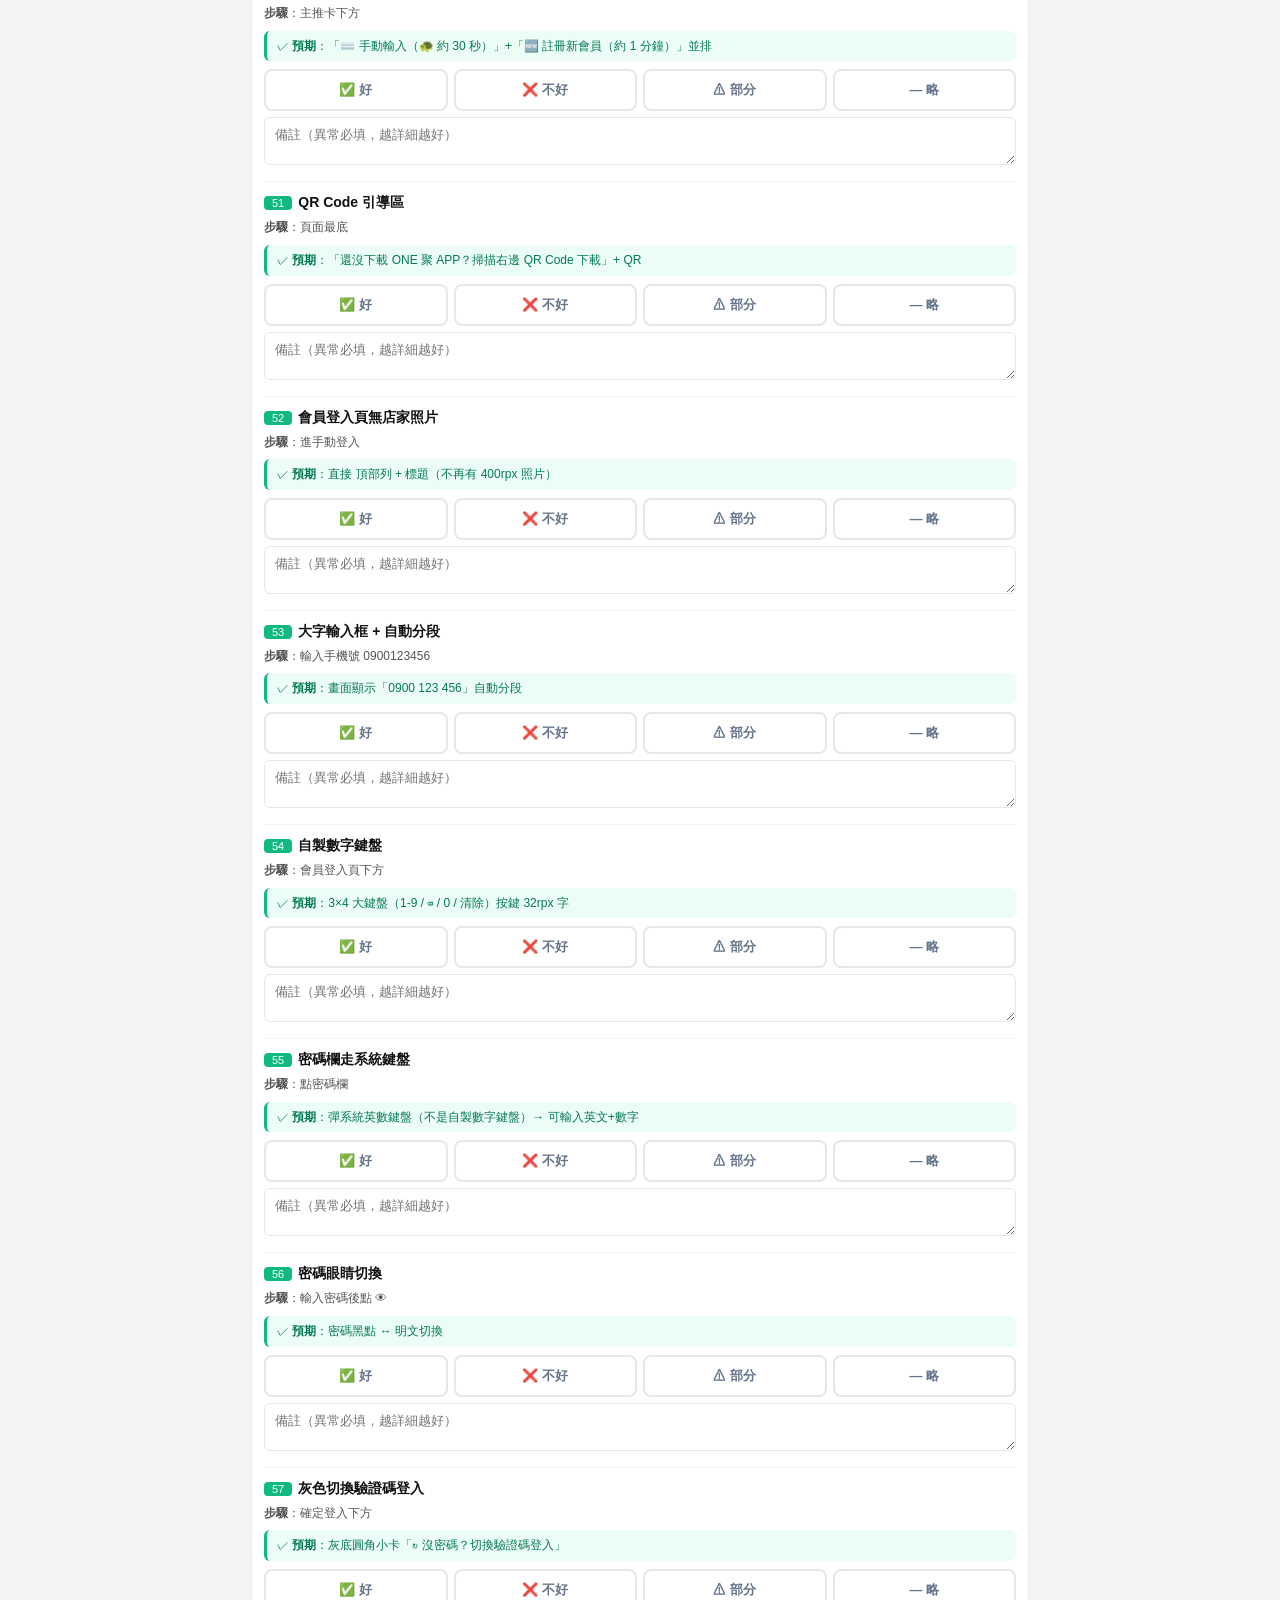
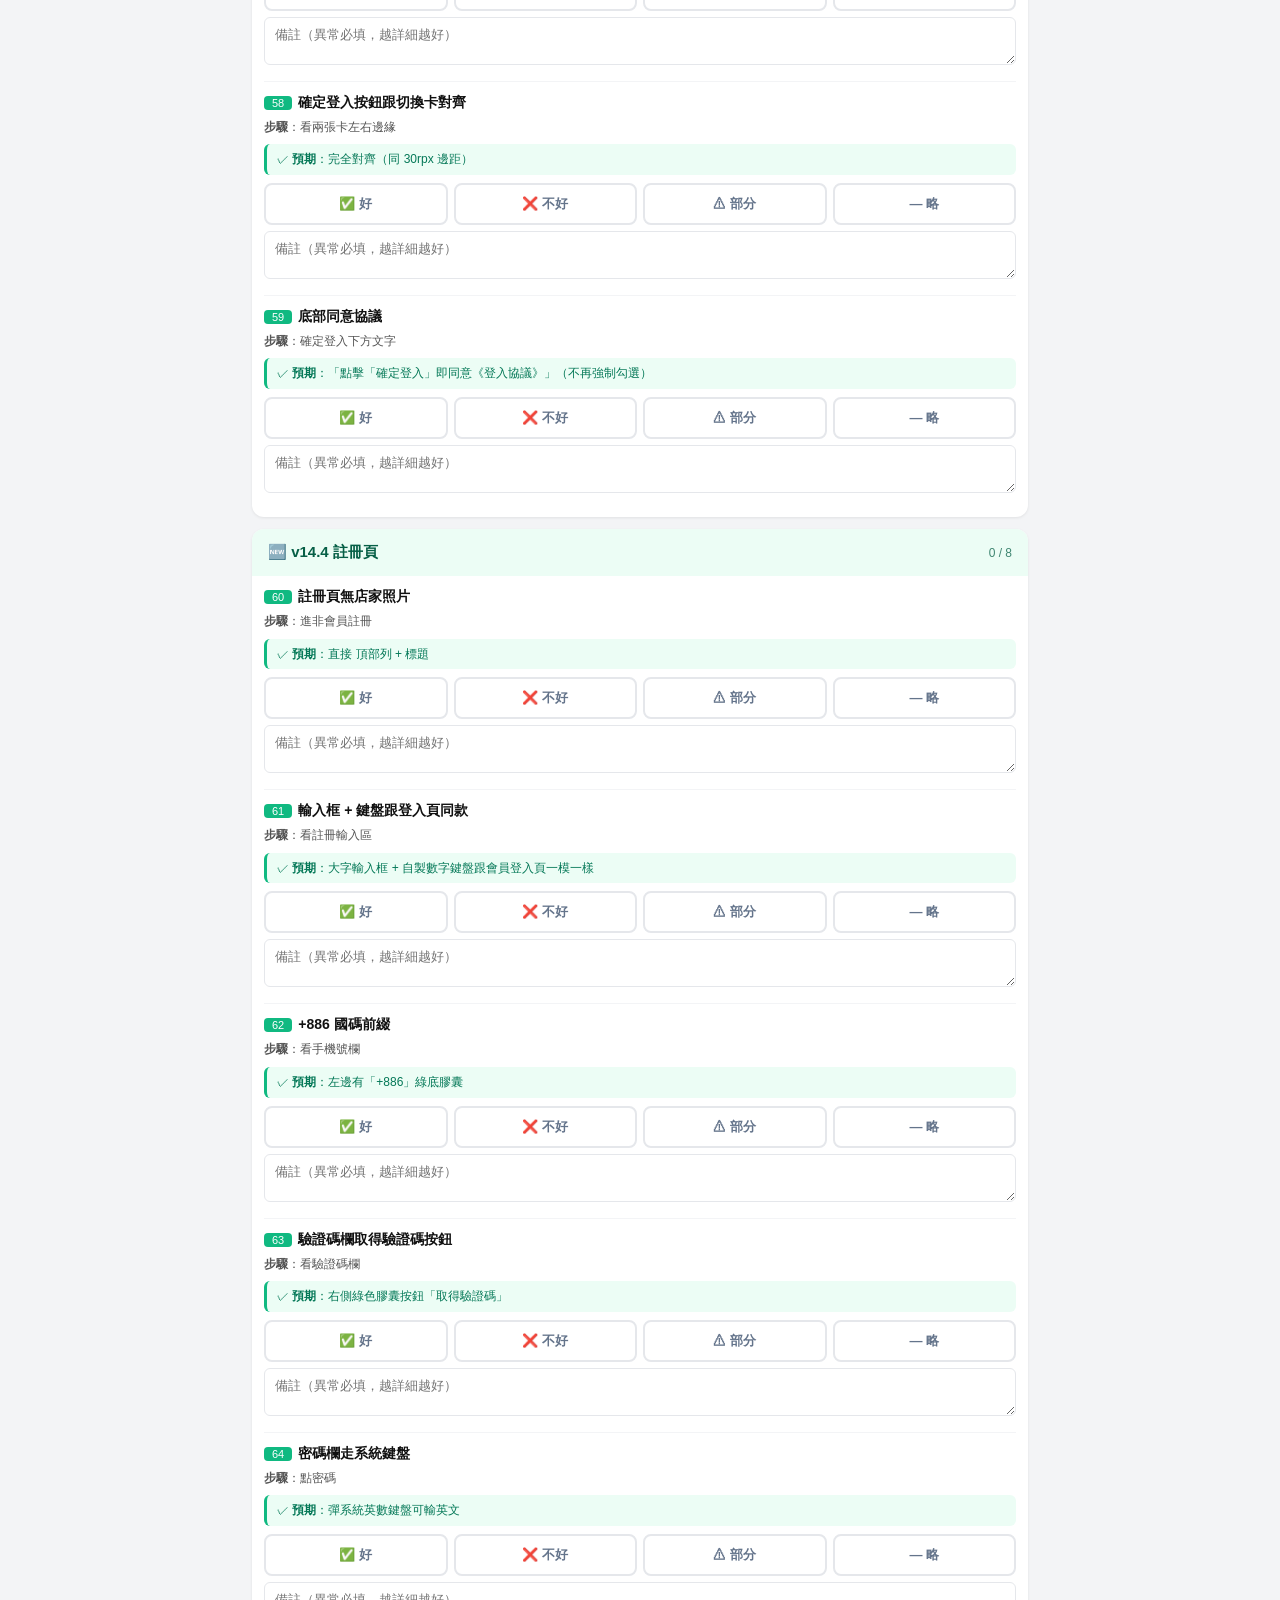
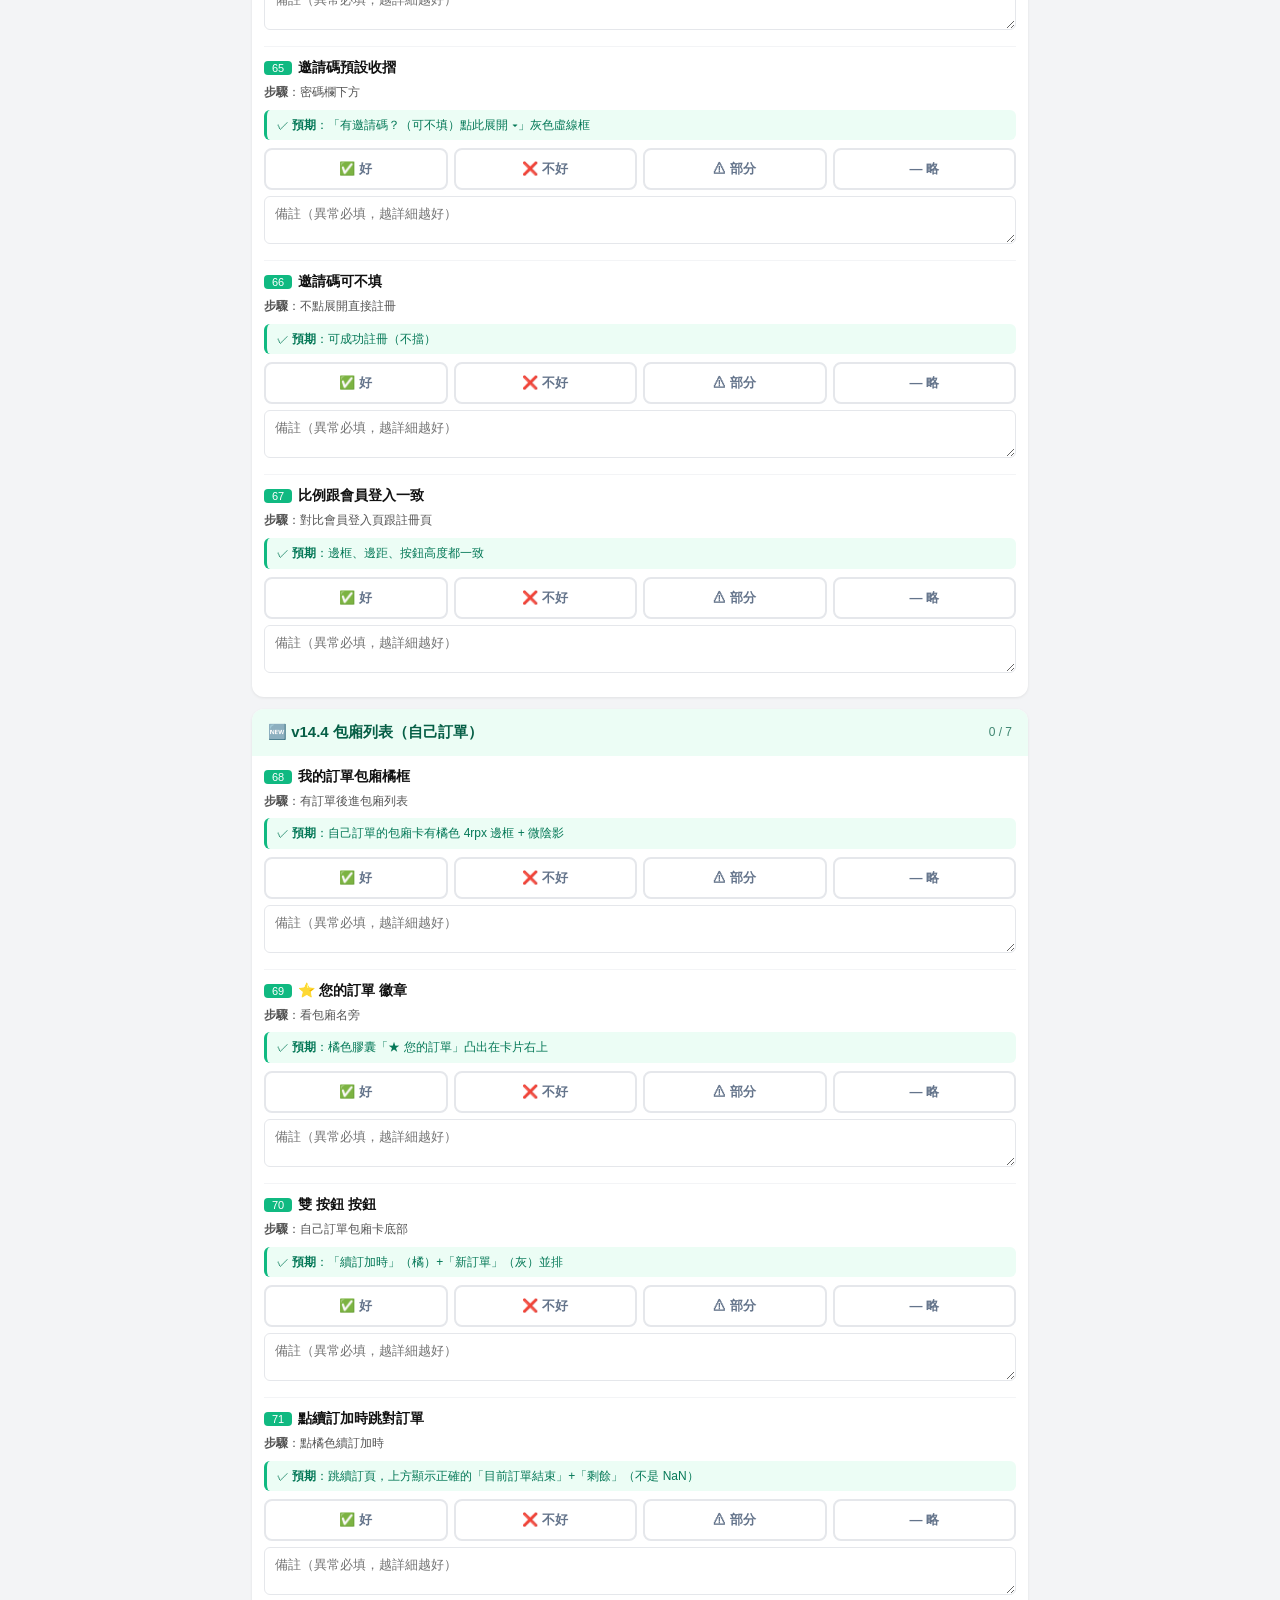
==== commit 4d456f10: "pay-test: 修 #39 找零超過 2000 描述（極端 case 改成 Skip）" ====
--- a/pay-test.html
+++ b/pay-test.html
@@ -267,7 +267,7 @@
       { n: '36', t: '倒數時間到（現金付款）', d: '現金 彈窗 開著不操作', e: '倒數到 0 → 自動退款 + 訂單取消' },
       { n: '37', t: '倒數時間到（LINE Pay）', d: 'LINE Pay 頁等 120 秒', e: '自動取消，無扣款' },
       { n: '38', t: '投幣中網路斷', d: '投幣時拔網線', e: '已投的錢不會消失，徽章變灰，提示「📶 網路重連中」' },
-      { n: '39', t: '找零超過 2000', d: '投 2500 付 300', e: '彈「金額過大無法找零，請聯繫工作人員」' },
+      { n: '39', t: '找零超過 2000（極端 case，可 Skip）', d: '正常付款流程不會觸發（投到金額就結帳）。要驗請暫時改 recharge.vue 的 max=2000 → 100 後重打包', e: '⏭ Skip 即可。code 邏輯存在但需 race condition（極快塞鈔）才能觸發' },
       { n: '40', t: '找零零錢不足', d: '繳費機真的零錢不足時付款', e: '彈「零錢不足…再來無法使用現金付款」' },
       { n: '41', t: 'LINE Pay 餘額不足', d: '用餘額不足的 LINE 掃碼', e: '提示訊息「餘額不足」，可重試' },
     ]
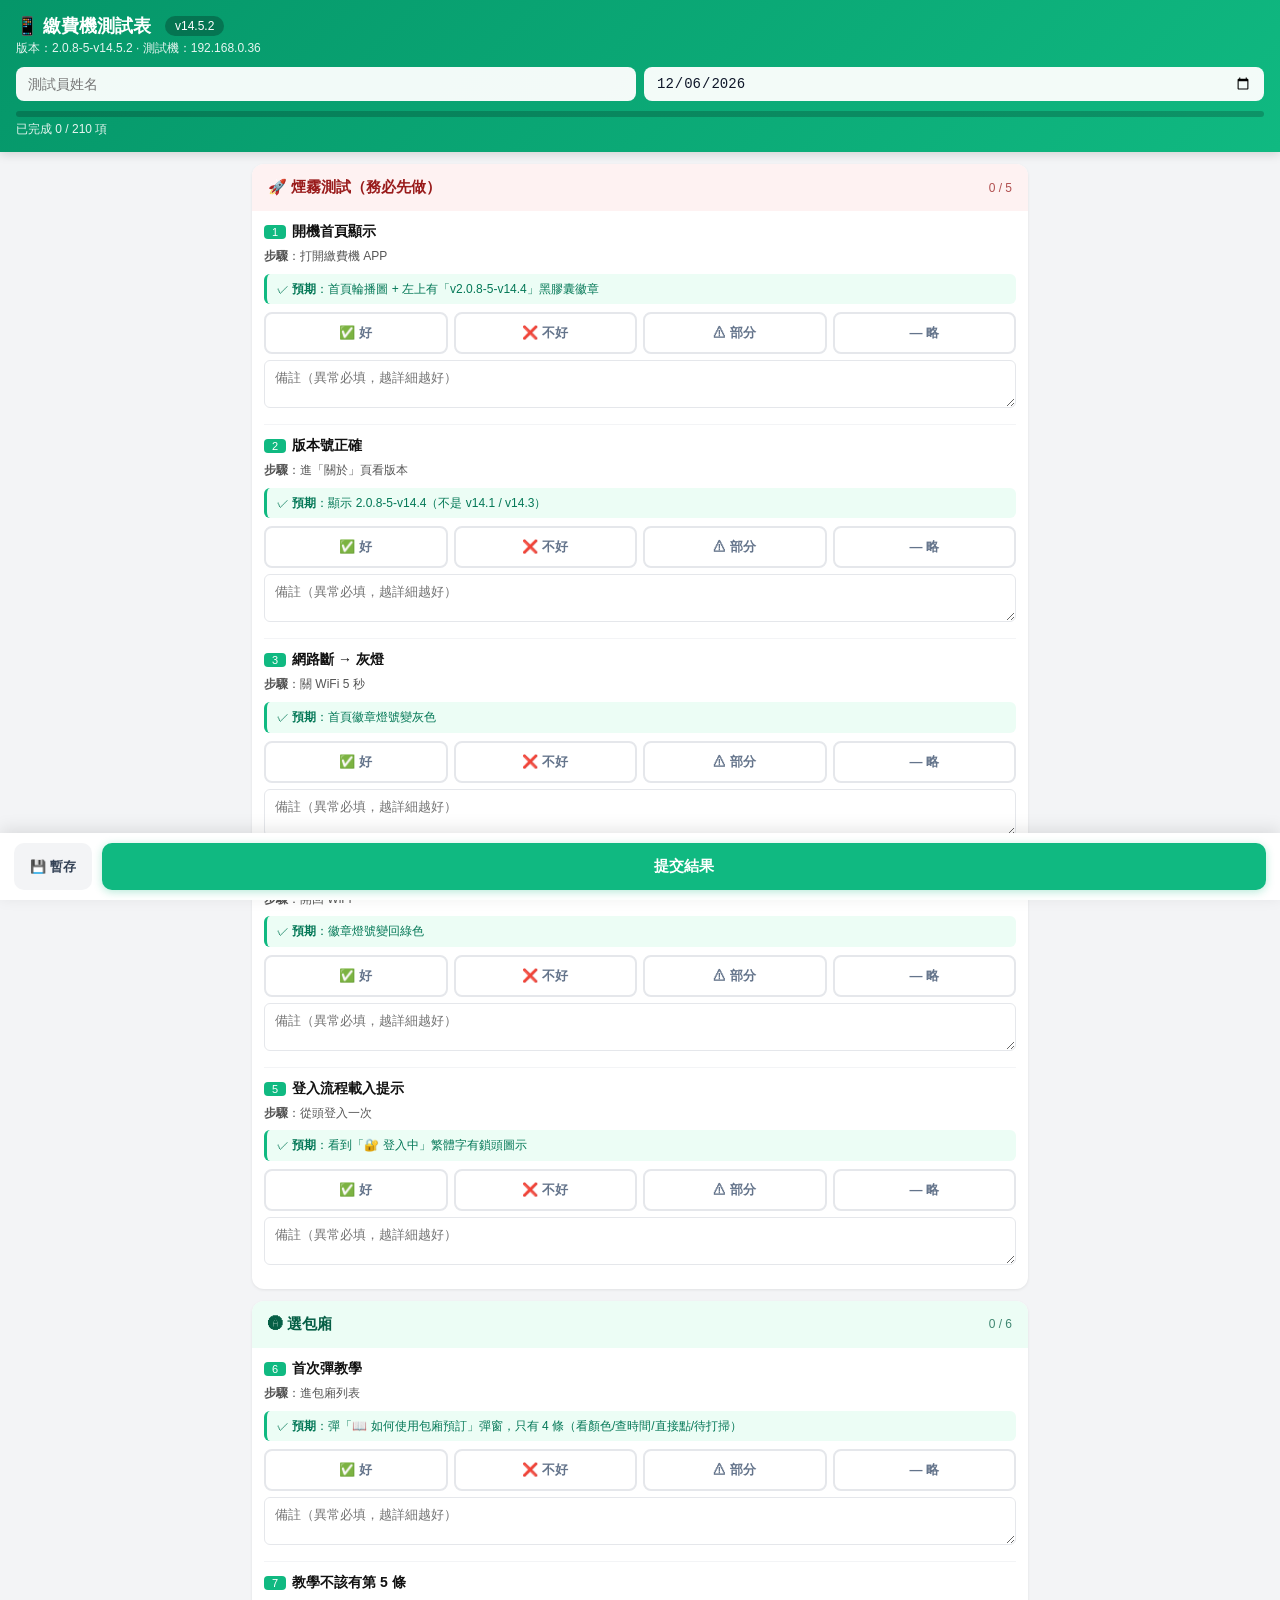
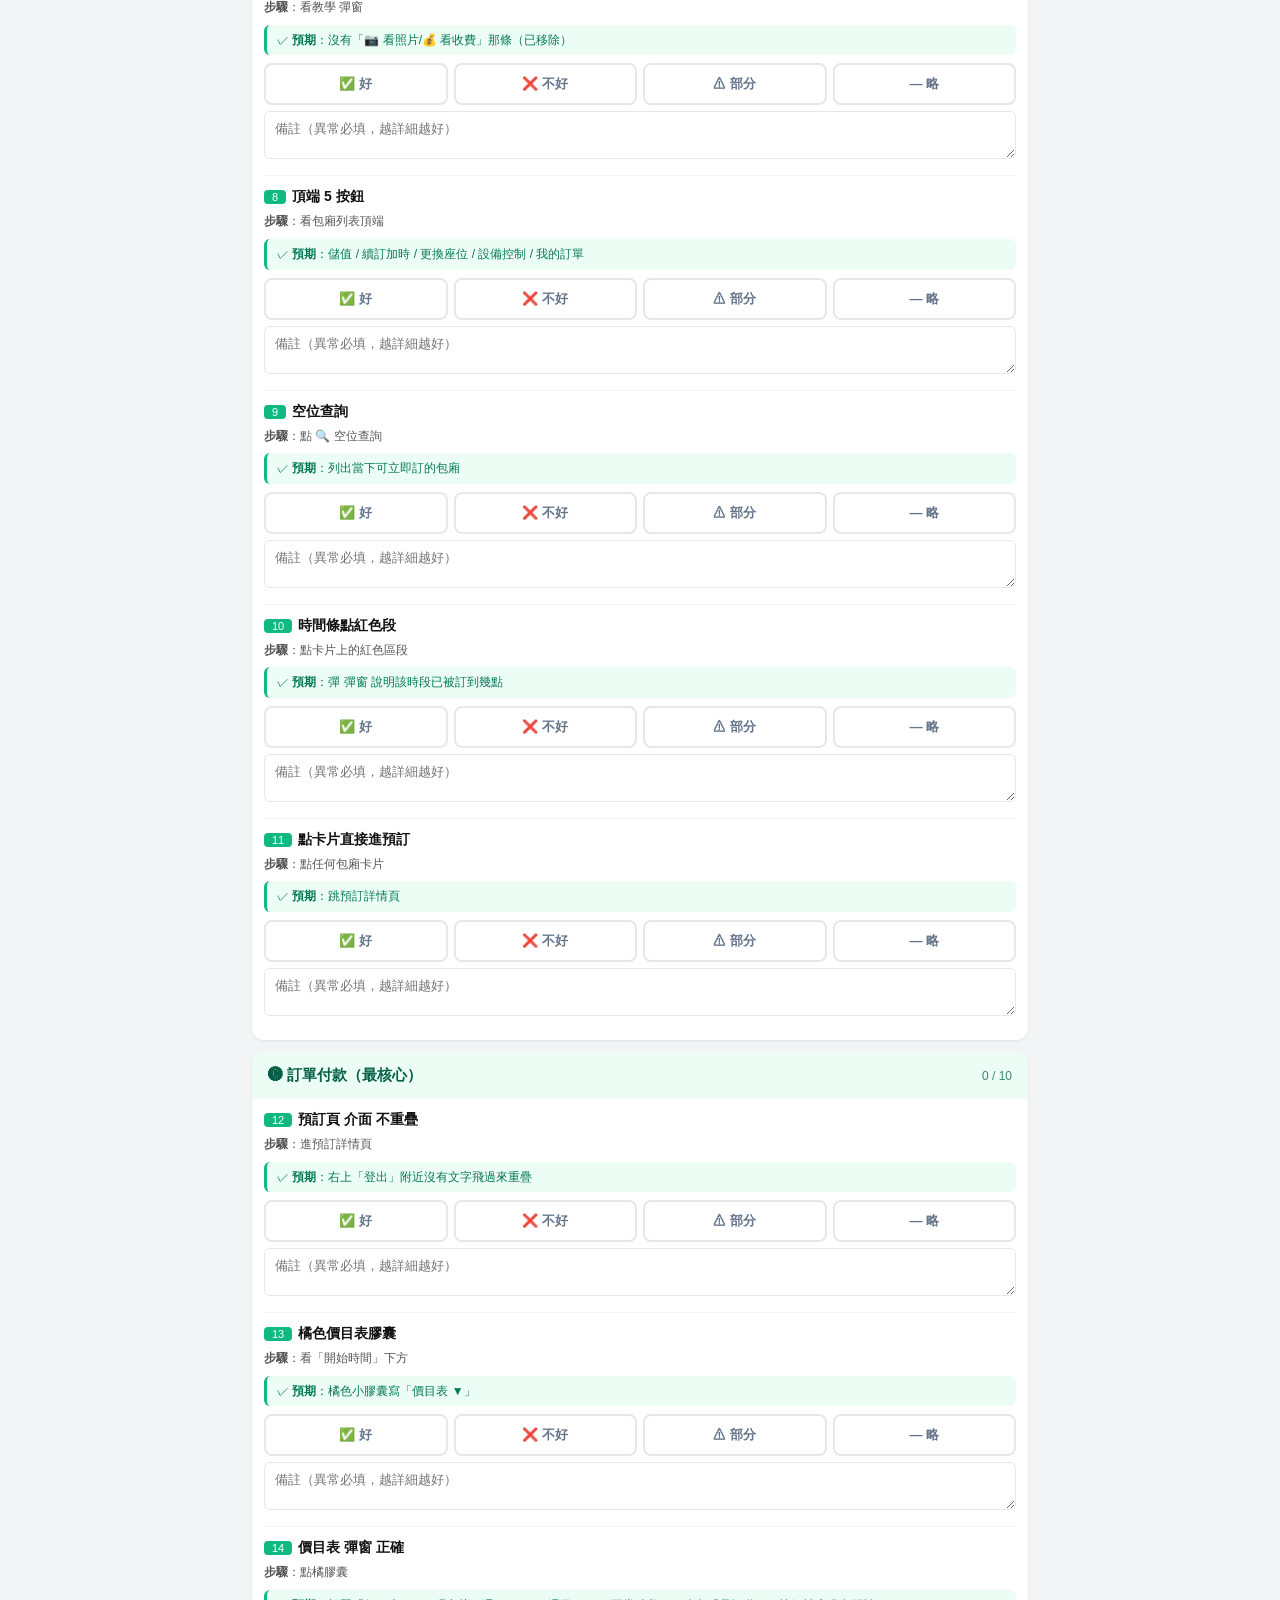
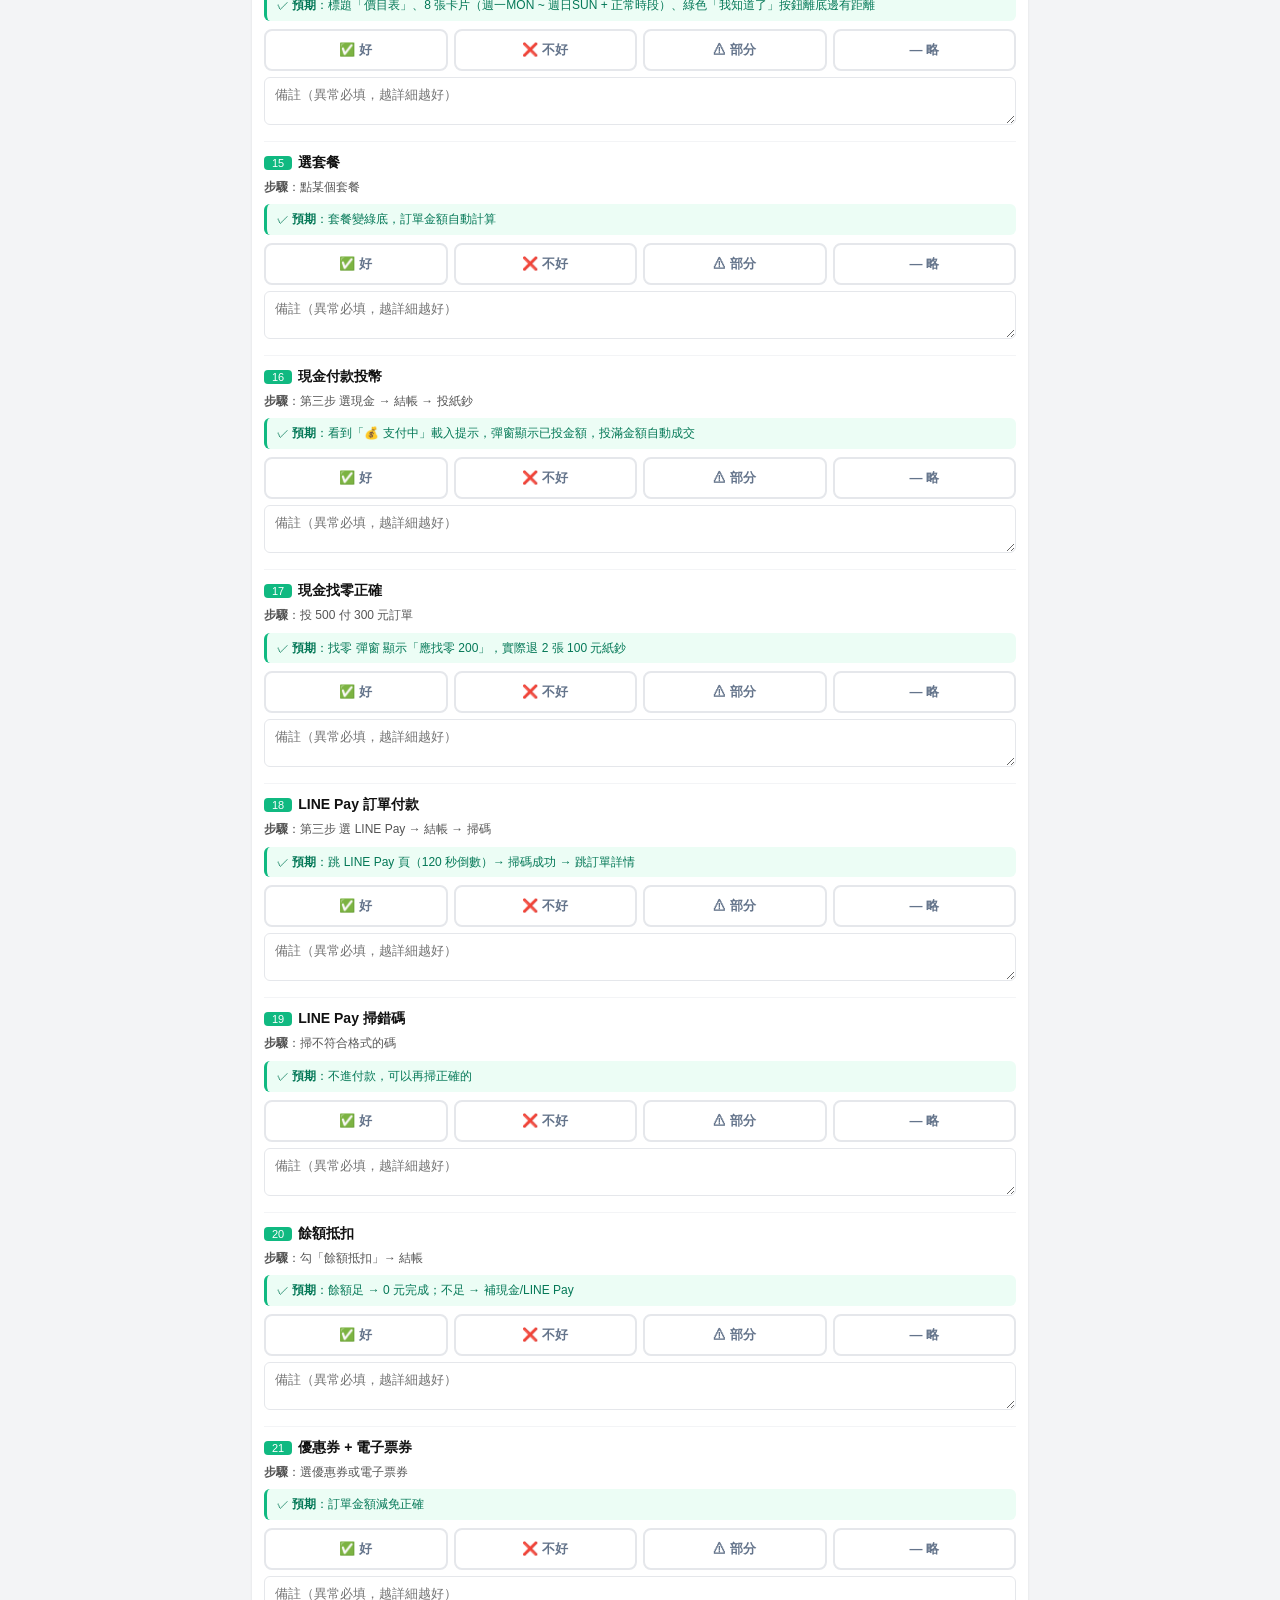
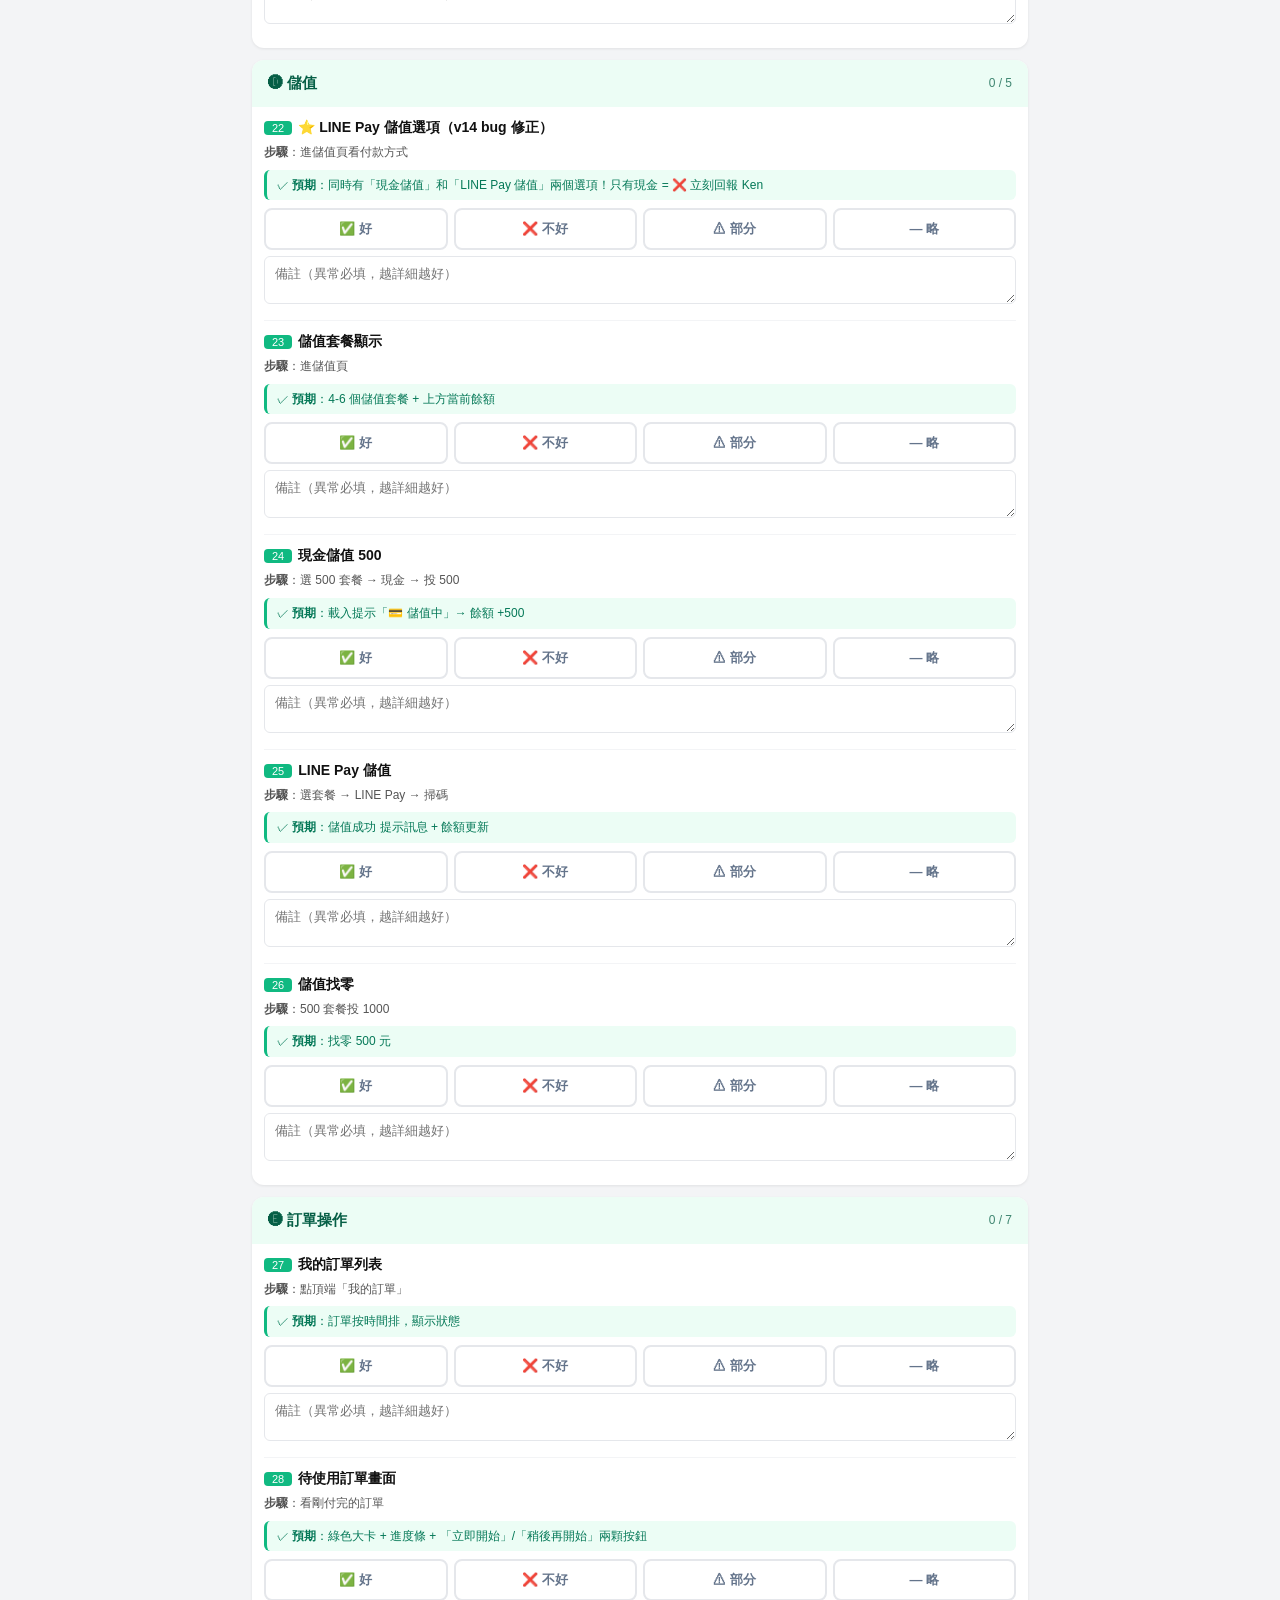
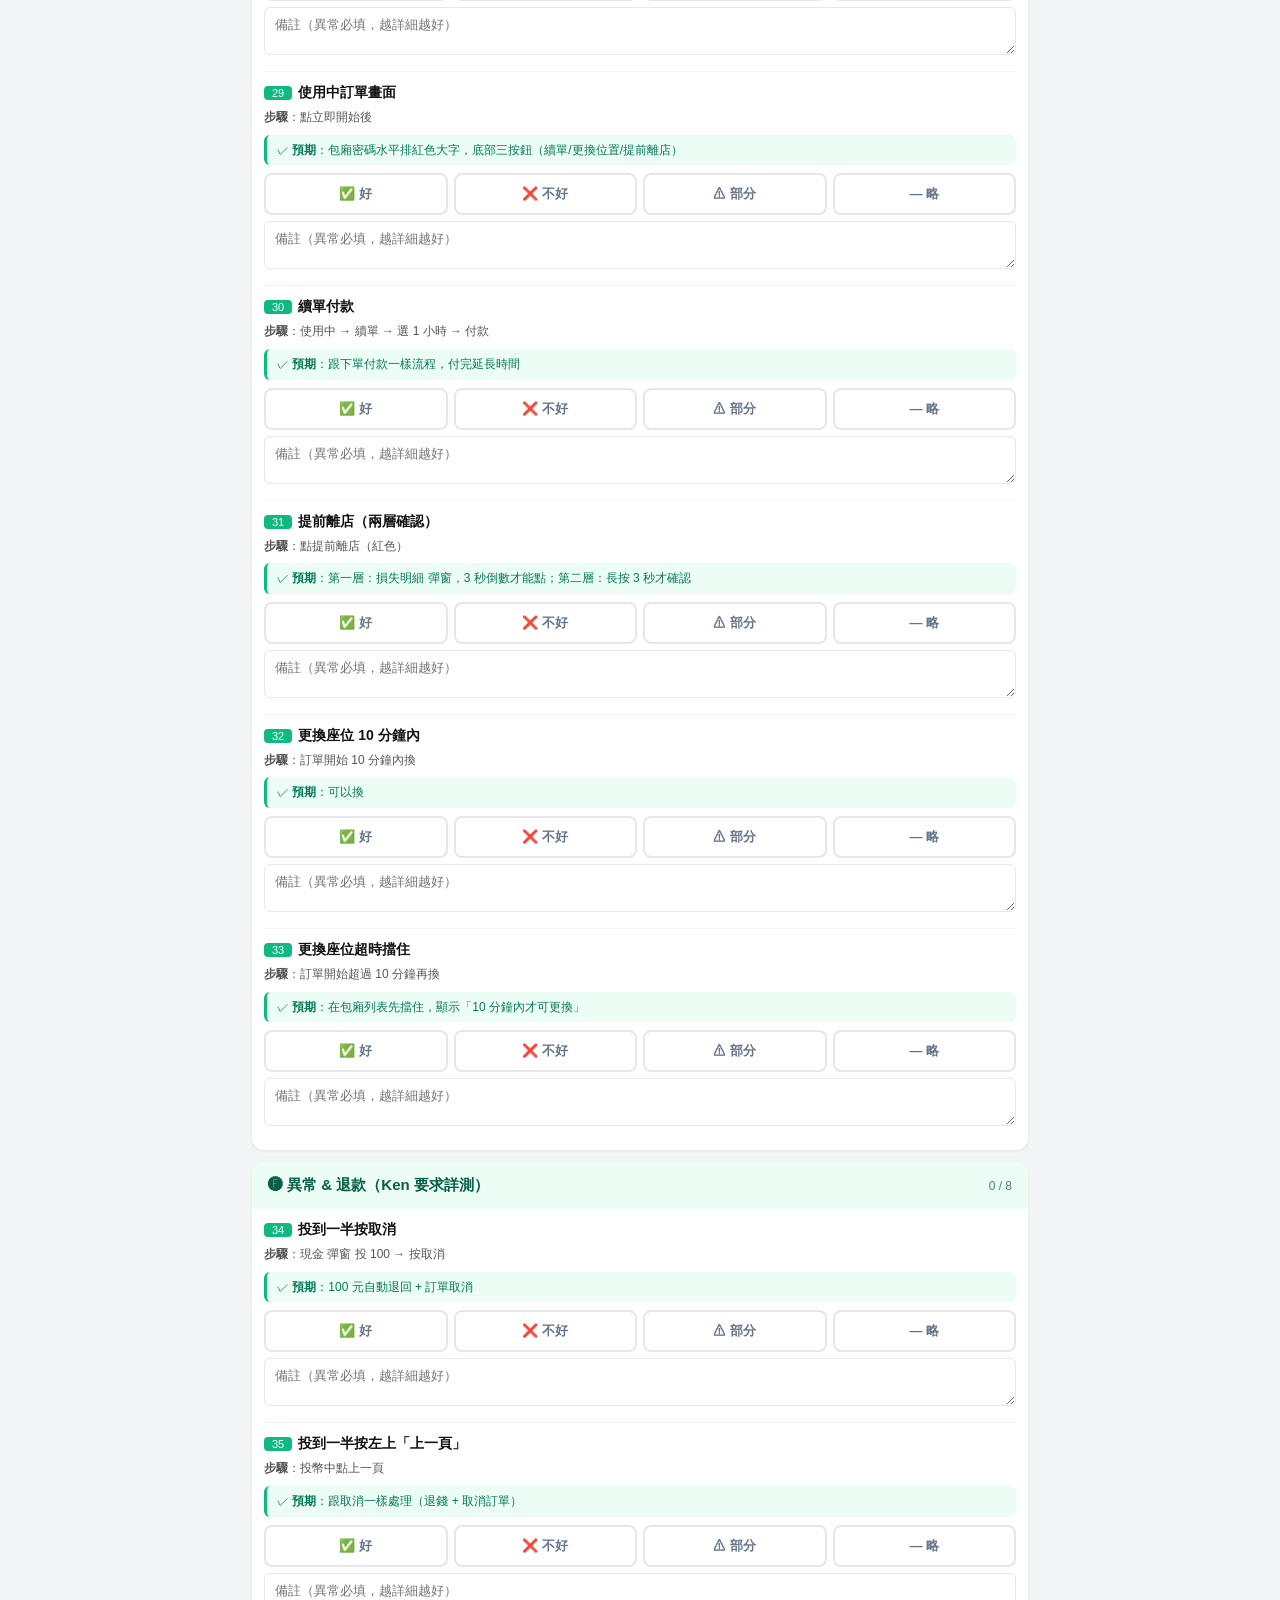
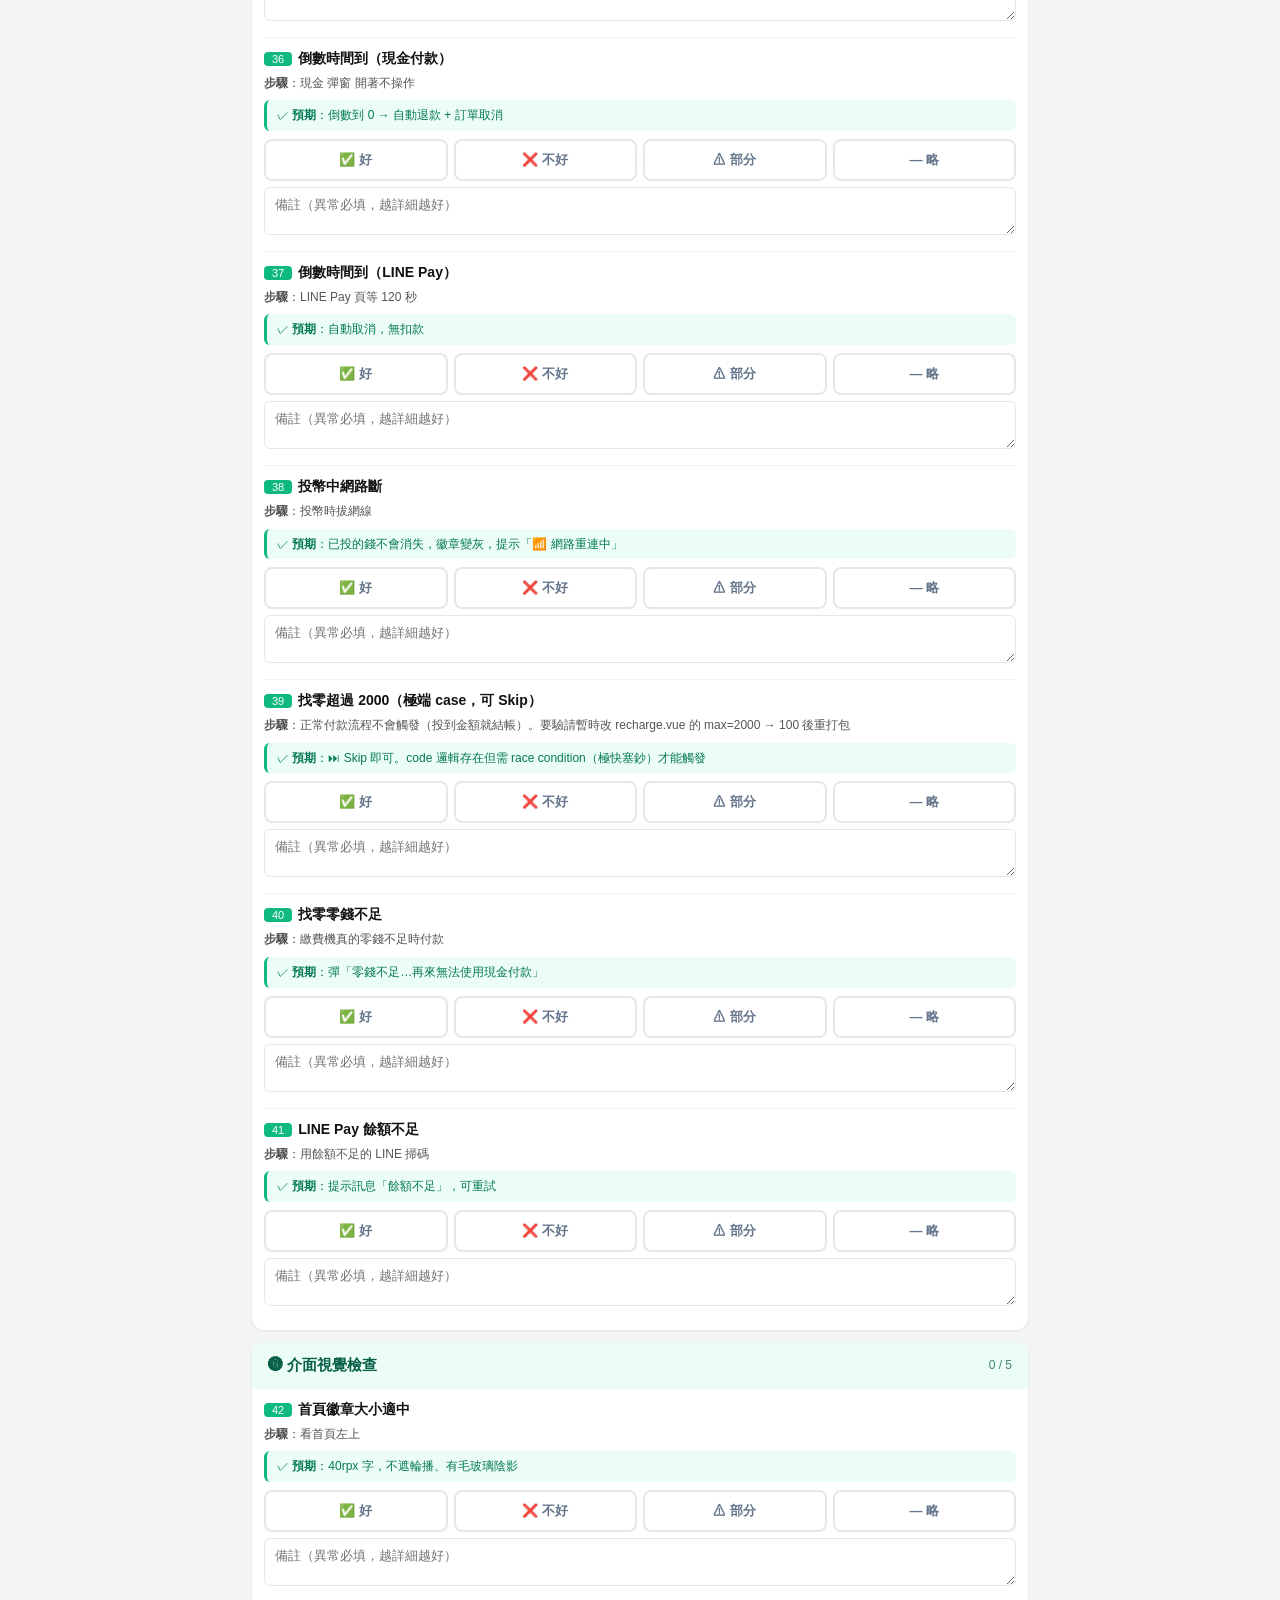
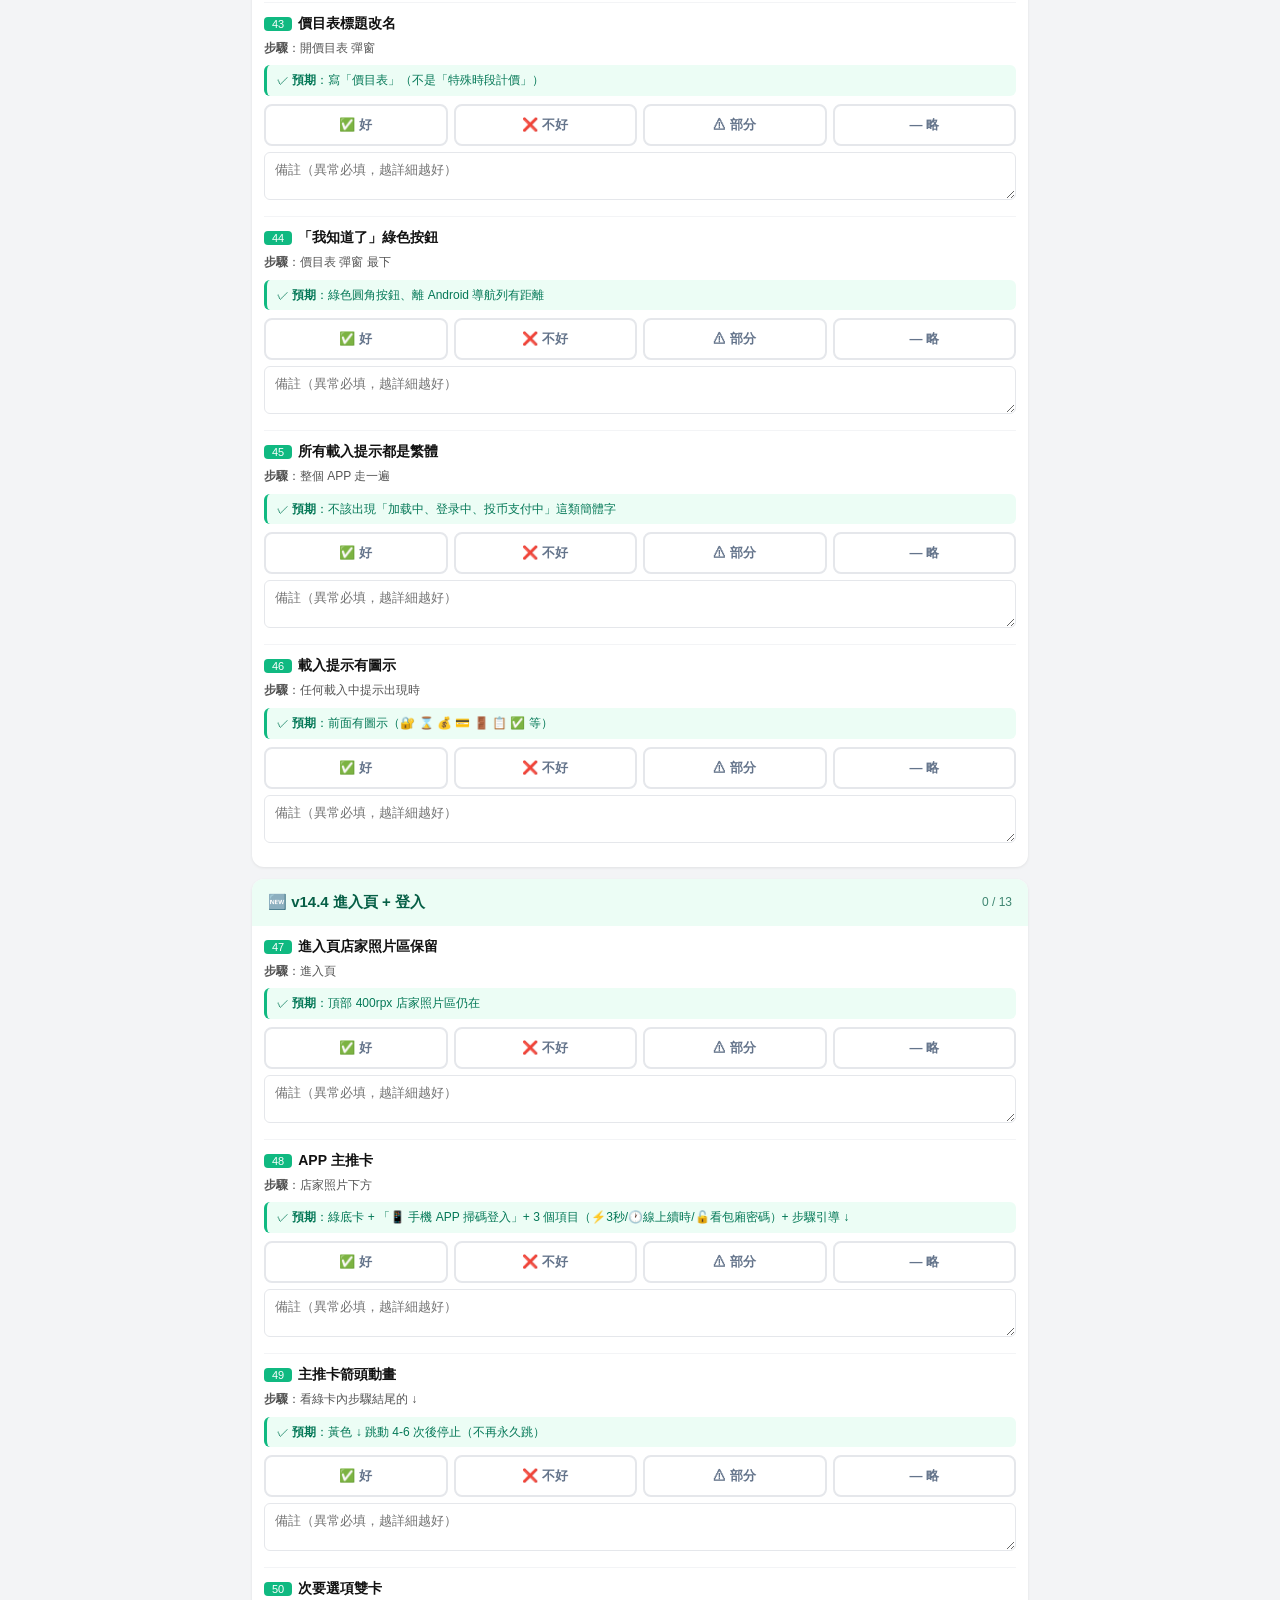
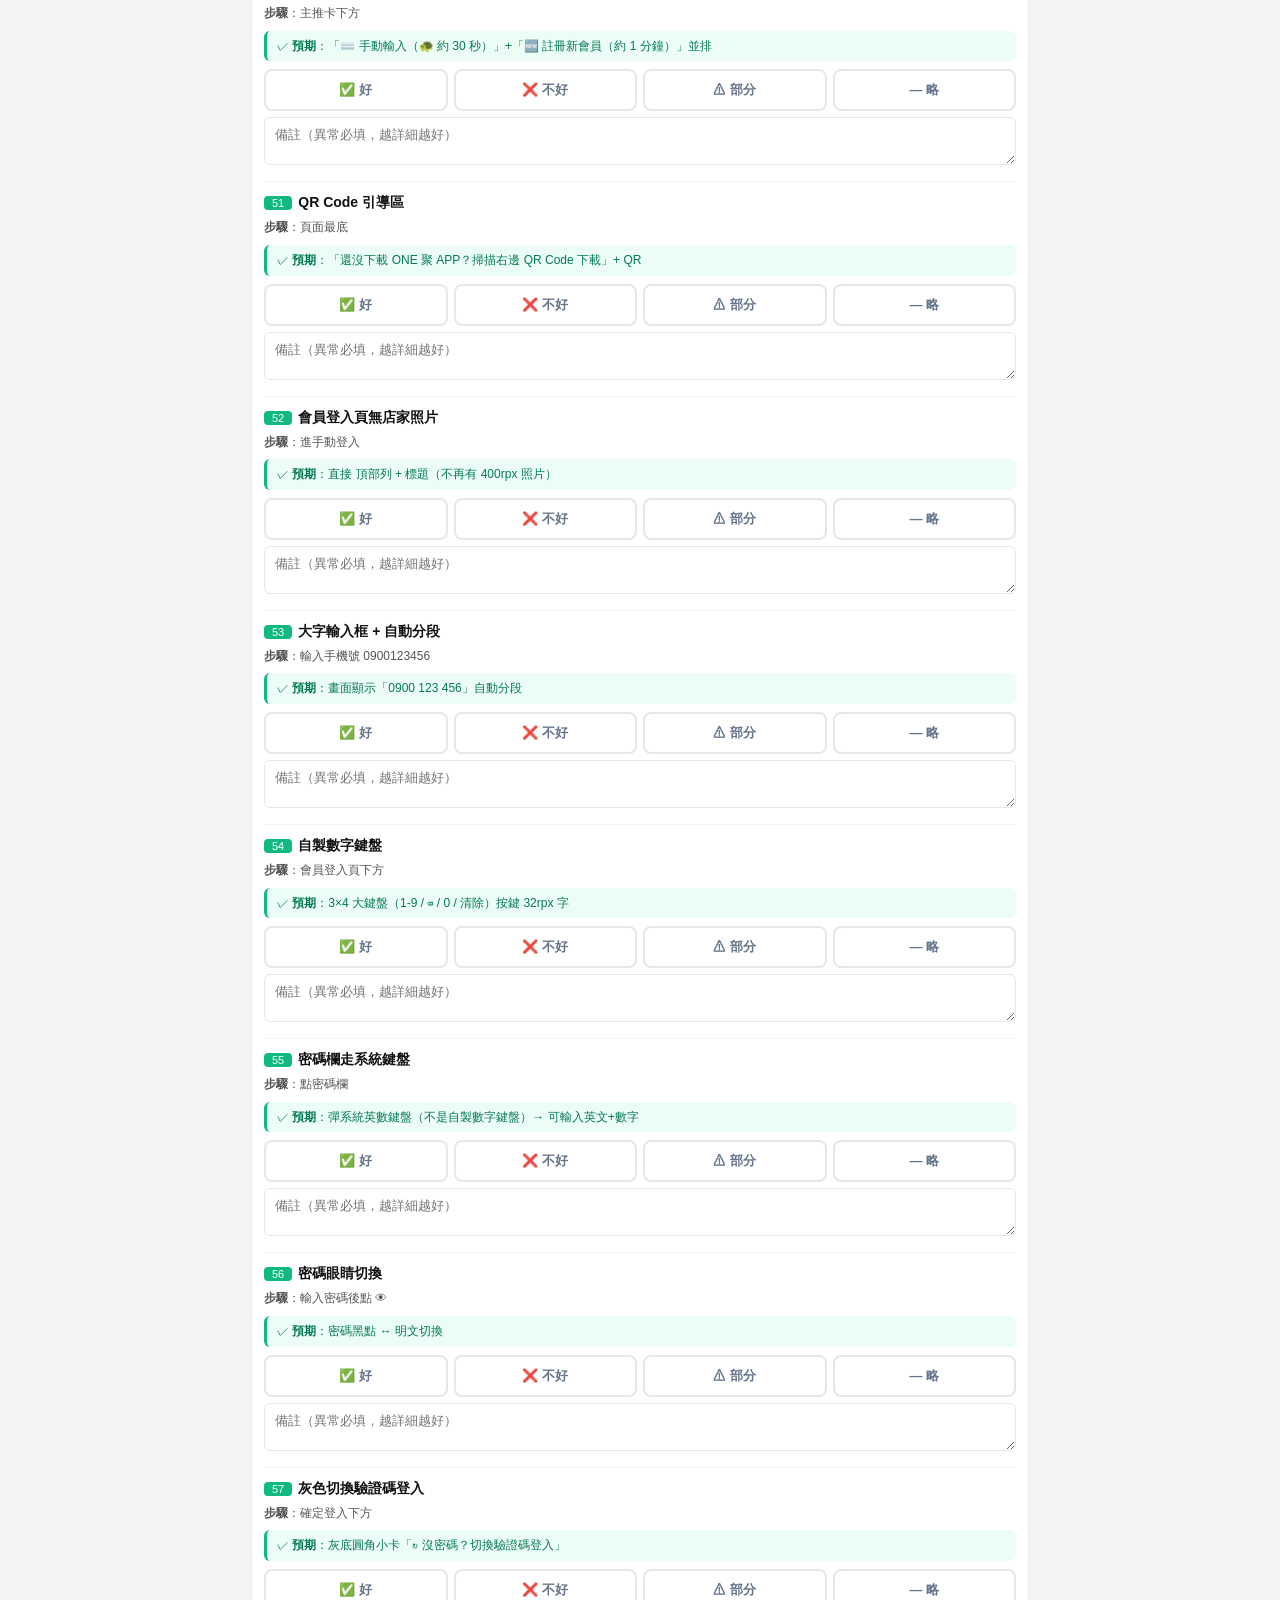
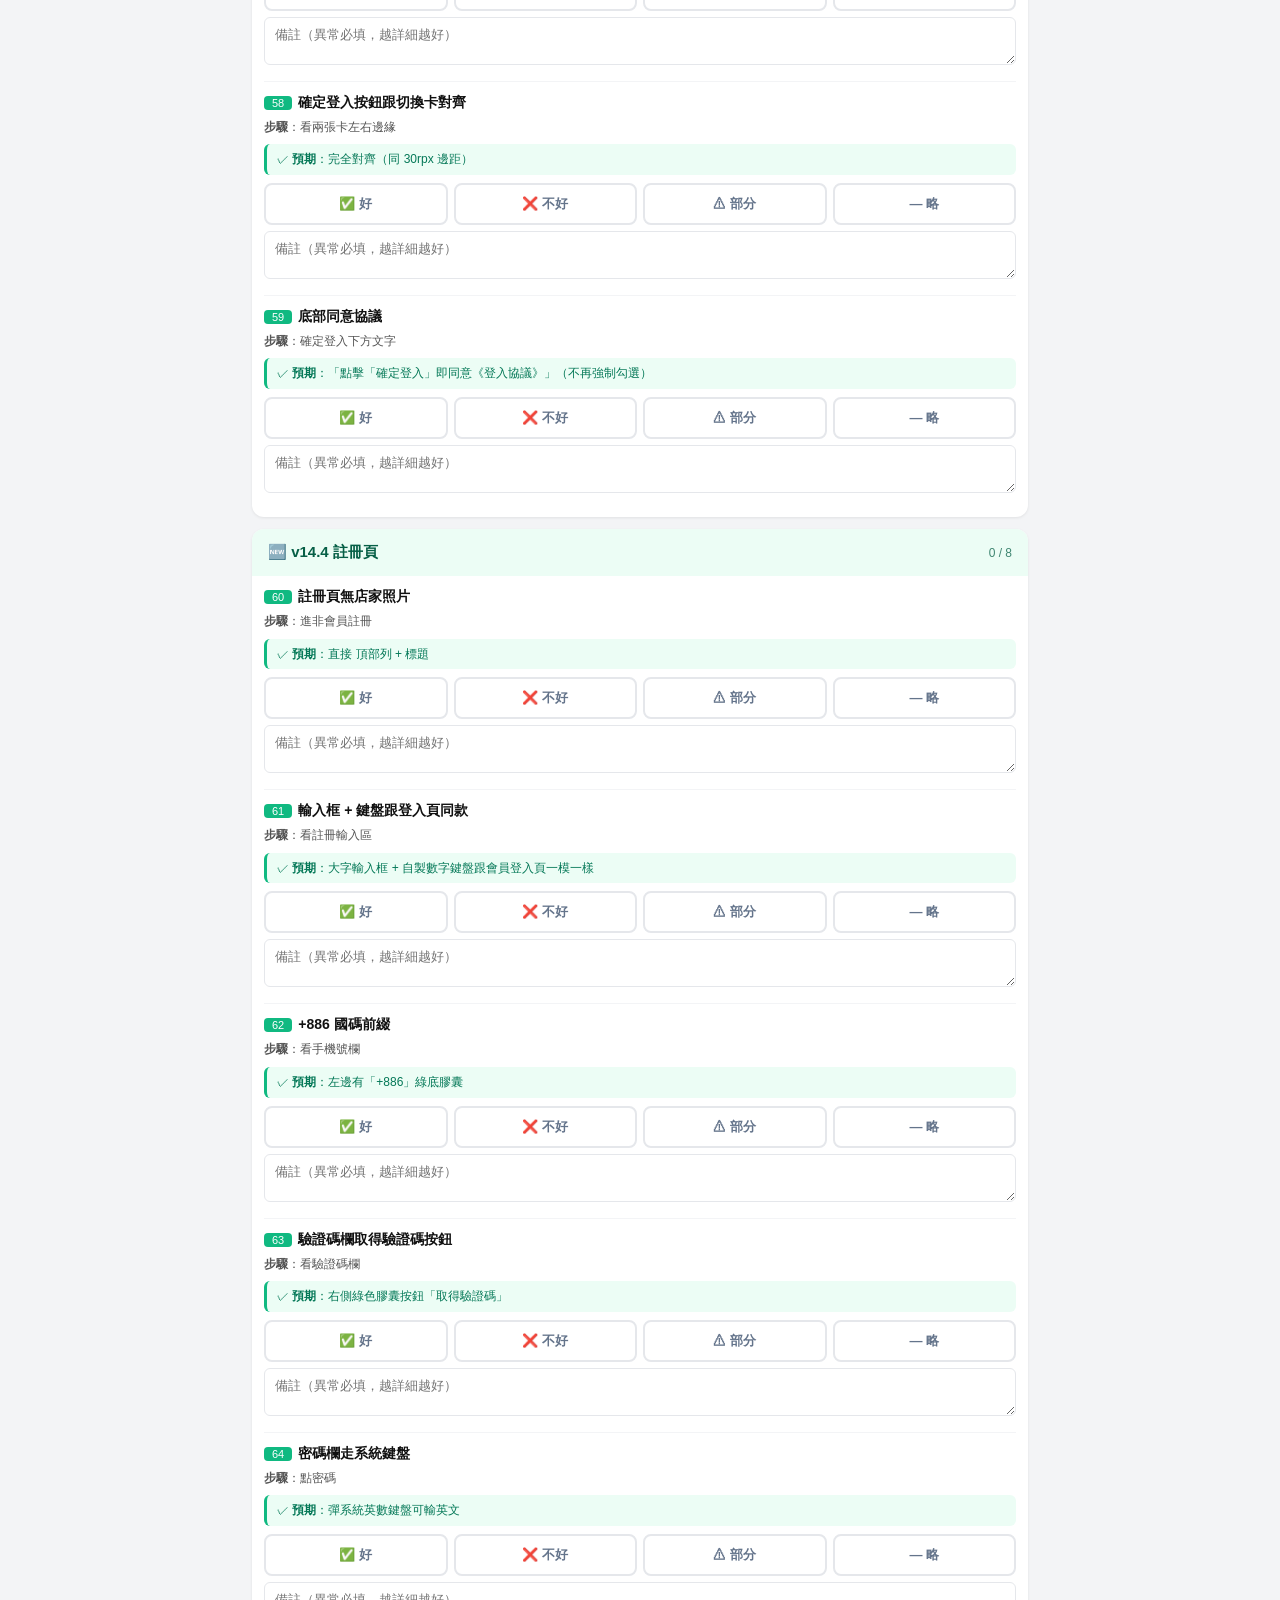
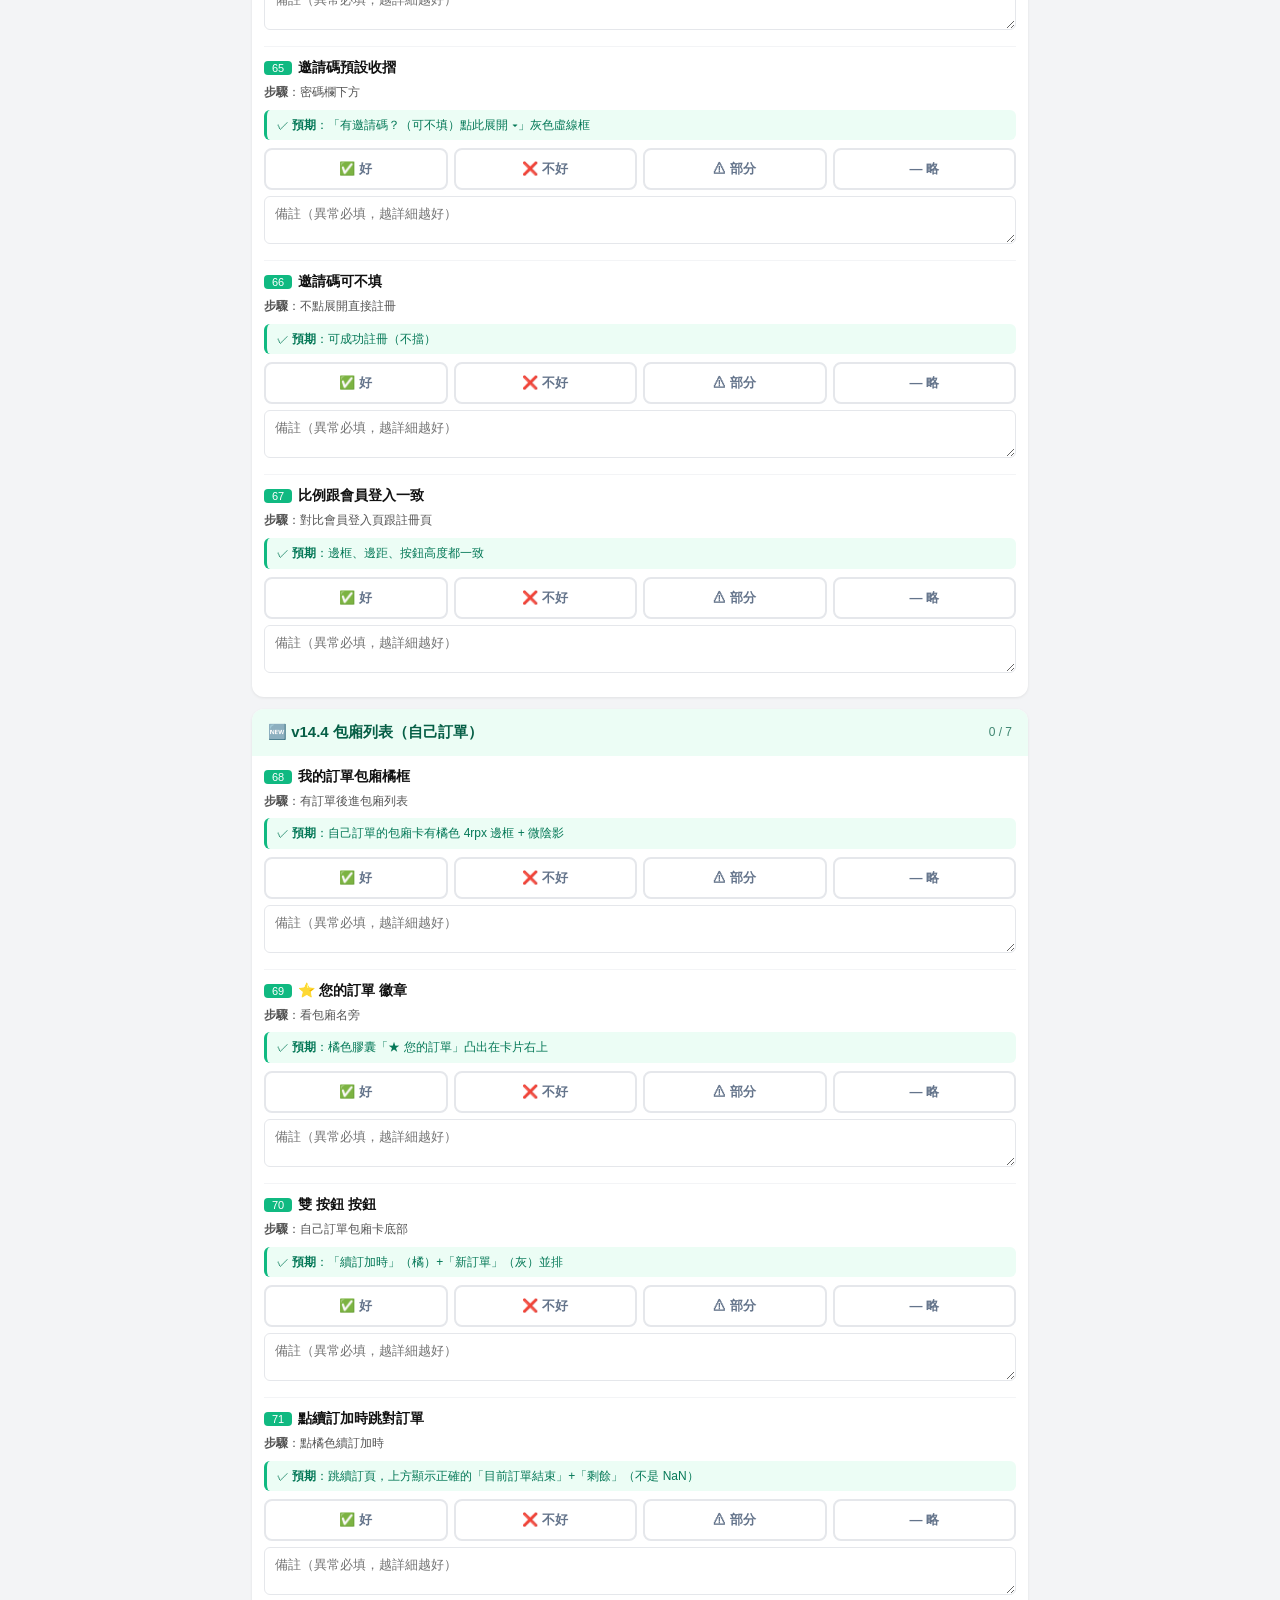
==== commit 753be017: "pay-test: 加 #170b 紙鈔+硬幣並投 regression test (Ken 已實測 OK)" ====
--- a/pay-test.html
+++ b/pay-test.html
@@ -491,6 +491,7 @@
       { n: '168', t: '訂單找零紙幣混合', d: '訂單 $350 投入 500 元（找 150）', e: '✅ 100 紙鈔 1 張 + 50 硬幣 1 枚 → popup 關閉 → 跳轉' },
       { n: '169', t: '儲值找零紙幣混合', d: '$100 儲值方案投入 500 元（找 400）', e: '✅ 找 4 張 100 → popup 關閉 → 跳回首頁' },
       { n: '170', t: '找零不足錯誤 popup', d: '機器零錢不足時投大額', e: '✅ 顯示「⚠ 繳費機零錢不足」綠色 X-Popup（不是系統藍色 OK）' },
+      { n: '170b', t: '⭐ 紙鈔+硬幣同時投', d: '訂單 $150，同時塞 1 張 100 紙鈔 + 1 枚 50 硬幣', e: '✅ totalAmount 正確 +150，自動觸發 confirmPay 結帳（zb/yb 雙串口並行不衝突）' },
     ]
   },
   {
